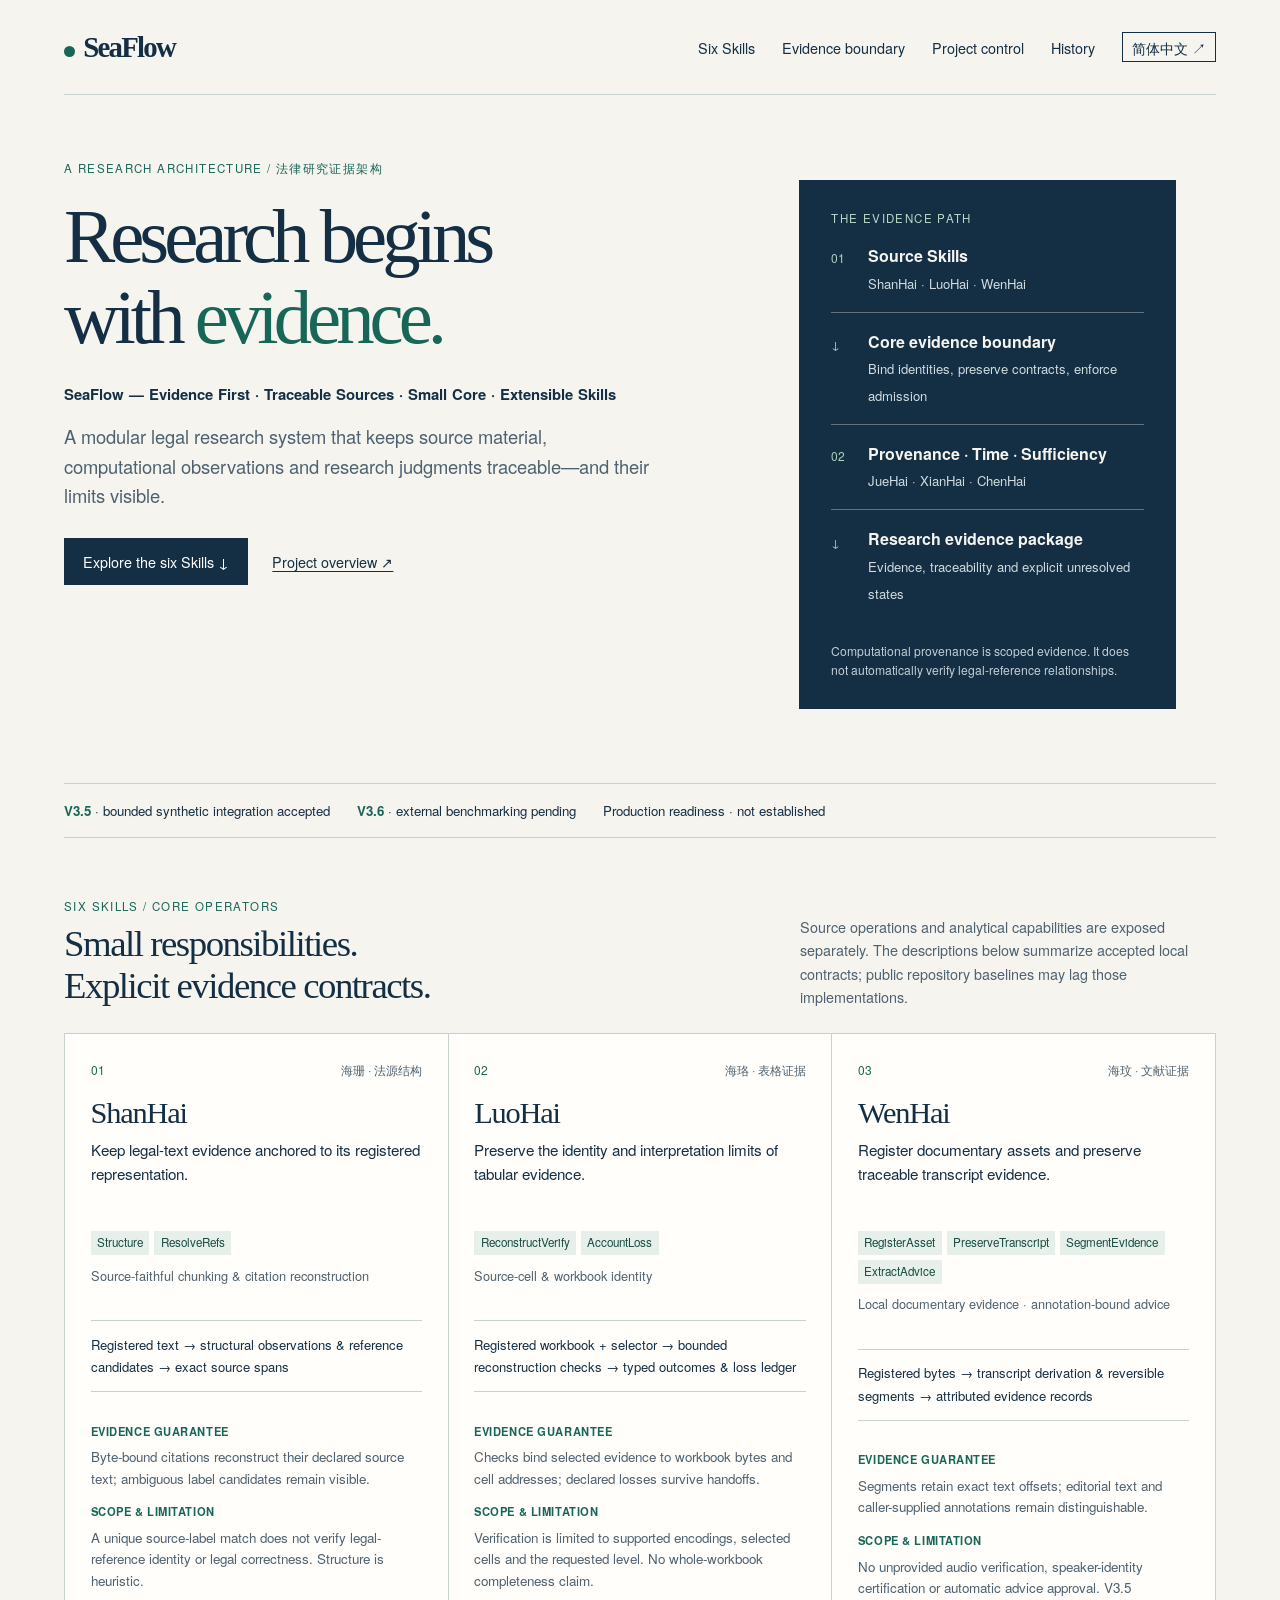
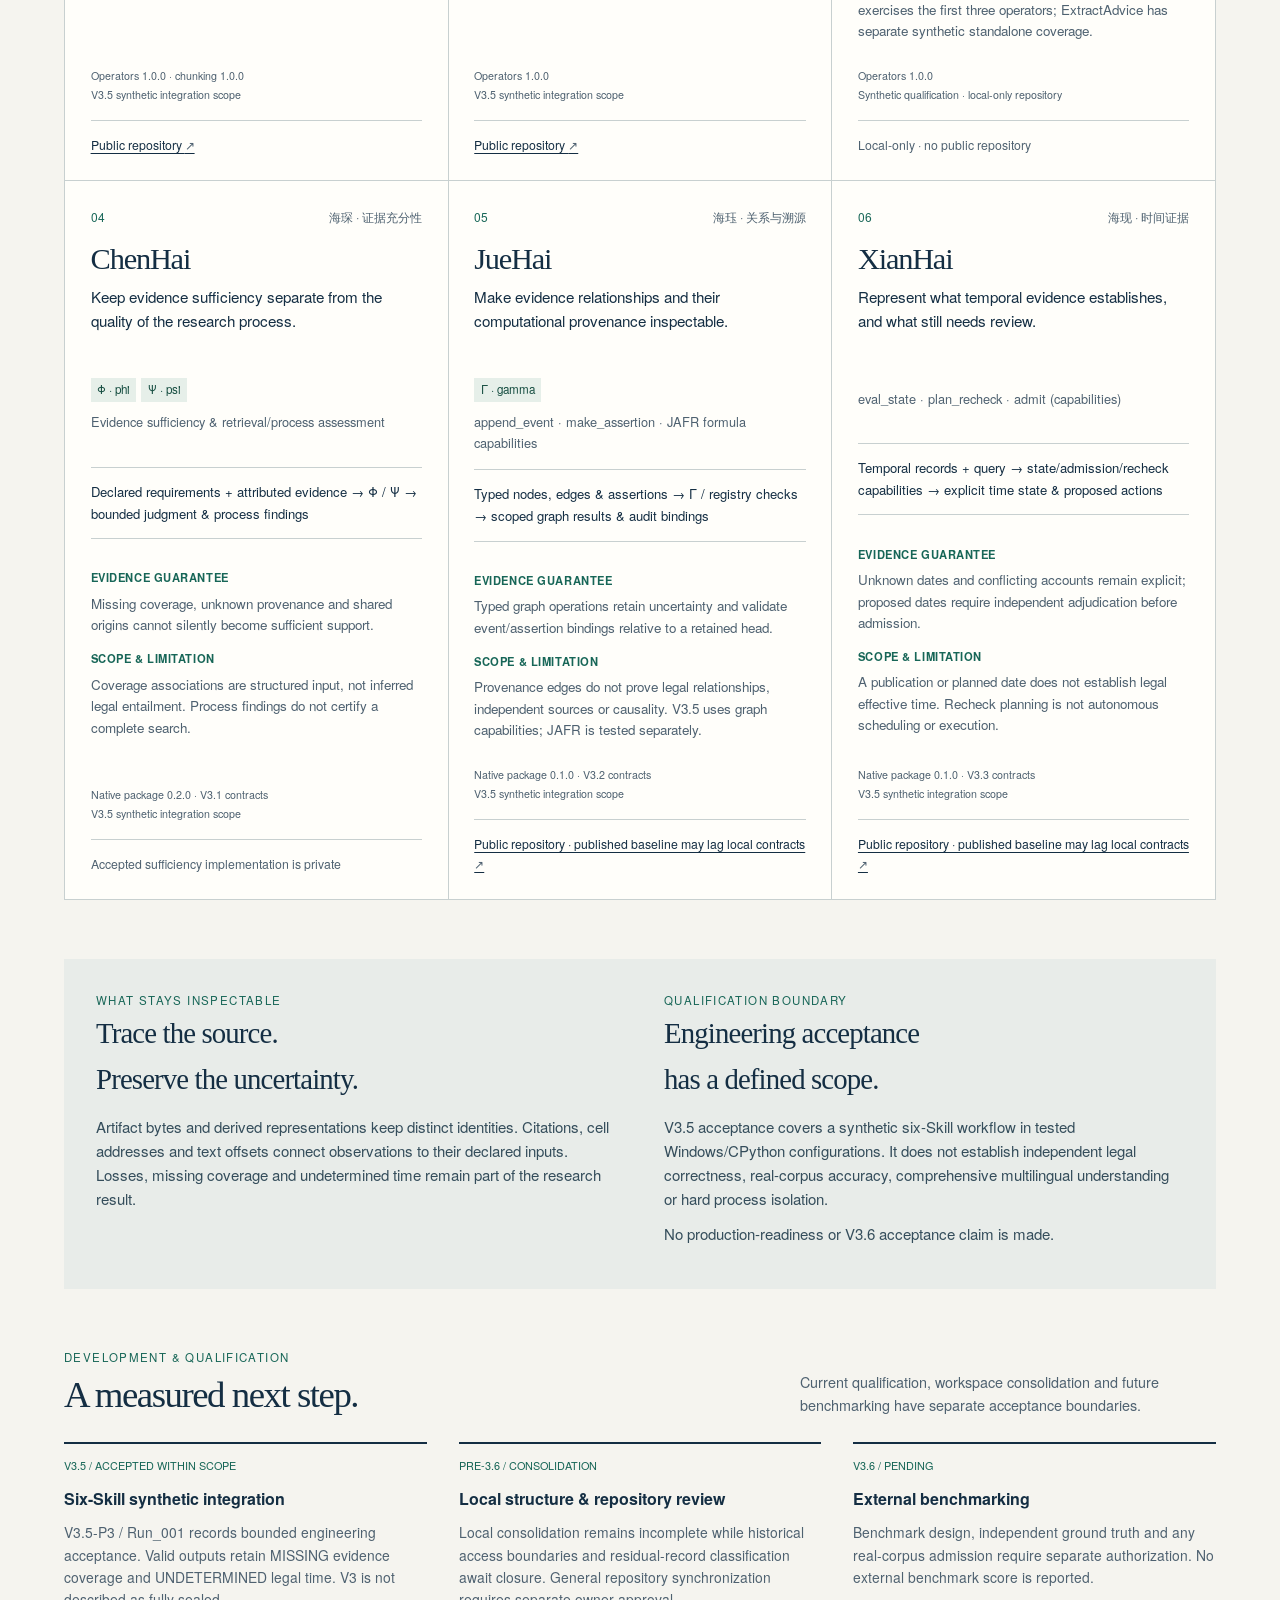
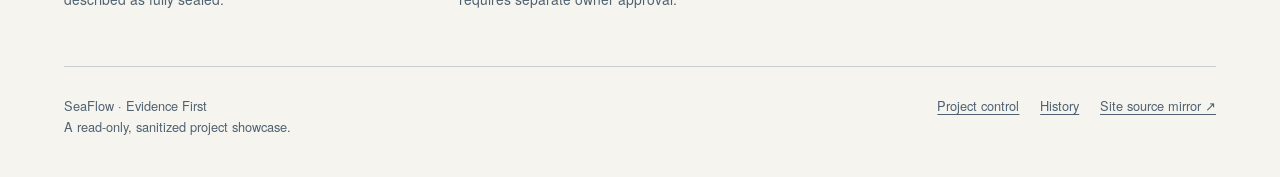
==== en.html @ 1bc0550a "site: publish Chinese and English overview with Times/Swiss typography" ====
<!doctype html>
<html lang="en">
<head>
<meta charset="utf-8">
<meta name="viewport" content="width=device-width,initial-scale=1">
<meta name="description" content="SeaFlow: an evidence-first research architecture with six traceable Skills and a small evidence boundary.">
<meta http-equiv="Content-Security-Policy" content="default-src 'none'; style-src 'self' 'unsafe-inline'; font-src data:; base-uri 'none'; form-action 'none'; frame-ancestors 'none'">
<link rel="alternate" hreflang="zh-CN" href="index.html">
<link rel="alternate" hreflang="en" href="en.html">
<title>SeaFlow — Evidence First</title>
<style>
:root{color-scheme:light;--paper:#f5f4ef;--white:#fffefa;--ink:#142e43;--muted:#4e6170;--line:#c8d0d0;--accent:#176657;--soft:#e6efe9;--mono:Consolas,"Courier New",monospace}*{box-sizing:border-box}html{scroll-behavior:smooth;scroll-padding-top:2rem}body{margin:0;background:var(--paper);color:var(--ink);font-family:Calibri,"Segoe UI","Microsoft YaHei",sans-serif;font-size:1.05rem;line-height:1.6}a{color:inherit;text-underline-offset:.24em}a:hover{color:var(--accent)}a:focus-visible{outline:3px solid #b06b19;outline-offset:5px}.skip{position:absolute;left:1rem;top:-5rem;z-index:9;background:var(--white);padding:.6rem 1rem}.skip:focus{top:1rem}.wrap{max-width:1320px;margin:auto;padding:0 clamp(1.2rem,5vw,5rem)}.masthead{display:flex;align-items:center;justify-content:space-between;padding-block:1.5rem;border-bottom:1px solid var(--line);gap:1rem}.brand{font-family:Georgia,serif;font-size:1.8rem;letter-spacing:-.06em;font-weight:bold;text-decoration:none}.brand span{display:inline-block;width:.7rem;height:.7rem;background:var(--accent);border-radius:50%;margin-right:.5rem}.masthead nav{display:flex;gap:1.7rem;flex-wrap:wrap;font-size:.9rem}.masthead nav a{text-decoration:none}.eyebrow{font: .72rem/1.6 var(--mono);letter-spacing:.12em;text-transform:uppercase;color:var(--accent)}.hero{padding-block:4rem 3.6rem;display:grid;grid-template-columns:1.4fr 1fr;gap:3.5rem;align-items:start}h1{font-family:Georgia,"Palatino Linotype",serif;font-size:clamp(3rem,6vw,5.3rem);font-weight:400;letter-spacing:-.065em;line-height:1.06;margin:1.15rem 0 1.5rem}h1 em{color:var(--accent);font-style:normal}.principles{font-size:.93rem;font-weight:bold;word-spacing:.07em;margin-bottom:1rem}.intro{color:var(--muted);max-width:37rem;margin:0;font-size:1.15rem}.hero-actions{display:flex;flex-wrap:wrap;align-items:center;gap:1.5rem;margin-top:1.7rem}.button{background:var(--ink);color:#fff;padding:.75rem 1.2rem;text-decoration:none;font-size:.9rem}.button:hover{background:var(--accent);color:#fff}.quiet-link{font-size:.9rem}.architecture{background:var(--ink);color:#f5f4ef;padding:1.8rem 2rem;margin-top:1.3rem}.architecture .eyebrow{color:#bbd9cb}.flow-step{padding:1rem 0;border-bottom:1px solid #62727c;display:grid;grid-template-columns:1.5rem 1fr;gap:.8rem}.flow-step:last-of-type{border:0}.flow-step b{display:block;font-size:1rem;font-weight:600}.flow-step small{font-size:.82rem;color:#d0dce1}.flow-step .step-no{font: .75rem var(--mono);padding-top:.4rem;color:#add3c2}.architecture figcaption{font-size:.76rem;color:#c4d0d7;margin-top:1.2rem}.qualification{display:flex;flex-wrap:wrap;gap:.65rem 1.7rem;border-block:1px solid var(--line);padding:1rem 0;font-size:.83rem}.qualification strong{color:var(--accent)}.section-head{display:flex;justify-content:space-between;align-items:end;gap:2rem;margin:3.7rem 0 1.6rem}.section-head h2{font-family:Georgia,serif;font-size:2.3rem;letter-spacing:-.04em;font-weight:400;line-height:1.15;margin:.45rem 0 0}.section-head p{font-size:.9rem;color:var(--muted);max-width:26rem;margin:0}.skill-grid{display:grid;grid-template-columns:repeat(3,minmax(0,1fr));border-top:1px solid var(--line);border-left:1px solid var(--line)}.skill{min-width:0;background:var(--white);padding:1.6rem;border-bottom:1px solid var(--line);border-right:1px solid var(--line);display:flex;flex-direction:column}.skill-top{display:flex;justify-content:space-between;gap:.6rem;align-items:center}.number{font:.75rem var(--mono);color:var(--accent)}.skill-zh{font-size:.77rem;color:var(--muted)}.skill h3{font-family:Georgia,serif;font-size:1.9rem;letter-spacing:-.04em;font-weight:400;line-height:1.15;margin:1rem 0 .5rem}.role{font-size:.95rem;margin:0 0 1.1rem;min-height:4.7rem;line-height:1.55}.operators{display:flex;gap:.3rem;flex-wrap:wrap}.operator{background:var(--soft);color:#154d40;font:.73rem/1.5 var(--mono);padding:.2rem .4rem}.capabilities{font-size:.8rem;color:var(--muted);margin:.65rem 0 1rem;min-height:2.4rem}.flow{font-size:.82rem;margin:0;padding:.8rem 0;border-block:1px solid var(--line);line-height:1.7}dl{font-size:.84rem;margin:1rem 0 1.5rem}dt{font-size:.7rem;font-weight:bold;text-transform:uppercase;letter-spacing:.05em;margin-top:.9rem;color:var(--accent)}dd{margin:.35rem 0 0;color:var(--muted)}.version{font: .67rem/1.8 var(--mono);color:var(--muted);margin-top:auto}.repo-link{font-size:.77rem;border-top:1px solid var(--line);margin-top:1rem;padding-top:.85rem}.repo-link span{color:var(--muted)}.boundary{display:grid;grid-template-columns:1fr 1fr;gap:3rem;margin-block:3.7rem;background:#e8ece9;padding:2rem}.boundary h2{font-family:Georgia,serif;font-size:1.8rem;font-weight:400;letter-spacing:-.03em;margin:0 0 .8rem}.boundary p{font-size:.94rem;margin:.7rem 0;color:#344d5b}.status-grid{display:grid;grid-template-columns:repeat(3,1fr);gap:2rem;margin-bottom:3.5rem}.status-item{border-top:2px solid var(--ink);padding-top:.9rem}.status-item h3{font-size:1rem;margin:0 0 .6rem}.status-item p{font-size:.87rem;color:var(--muted);margin:0}.status-tag{display:block;font:.68rem var(--mono);color:var(--accent);margin-bottom:.8rem}footer{border-top:1px solid var(--line);padding:1.8rem 0 2.5rem;display:flex;justify-content:space-between;gap:1.5rem;flex-wrap:wrap;font-size:.8rem;color:var(--muted)}footer p{margin:0}footer nav{display:flex;gap:1.3rem;flex-wrap:wrap}@media(max-width:1100px){.skill-grid{grid-template-columns:repeat(2,minmax(0,1fr))}.hero{gap:1.5rem}.architecture{padding:1.5rem}.role{min-height:3rem}}@media(max-width:720px){.masthead{align-items:start}.masthead nav{gap:.55rem 1rem;max-width:15rem;justify-content:flex-end;font-size:.8rem}.hero{grid-template-columns:1fr;padding-block:2.5rem 2rem;gap:1rem}.hero h1{font-size:3.55rem}.architecture{margin:.5rem 0 0}.section-head{display:block;margin-top:2.8rem}.section-head p{margin-top:1rem}.skill-grid{grid-template-columns:1fr}.skill{padding:1.5rem}.role,.capabilities{min-height:0}.boundary{grid-template-columns:1fr;gap:1.2rem;padding:1.5rem;margin-block:2.5rem}.status-grid{grid-template-columns:1fr;gap:1.5rem}.qualification{gap:.6rem 1.2rem;font-size:.78rem}}@media(prefers-reduced-motion:reduce){html{scroll-behavior:auto}}@media print{.skill-grid{grid-template-columns:repeat(2,minmax(0,1fr))}.skill{break-inside:avoid}}
.brand{white-space:nowrap;flex-shrink:0}@media(max-width:720px){.masthead nav{max-width:13rem}}
</style>
<link rel="stylesheet" href="fonts.css">
</head>
<body>
<a class="skip" href="#main">Skip to content</a>
<div class="wrap">
<header class="masthead"><a class="brand" href="en.html" aria-label="SeaFlow home"><span aria-hidden="true"></span>SeaFlow</a><nav aria-label="Main navigation"><a href="#skills">Six Skills</a><a href="#boundaries">Evidence boundary</a><a href="project-control.html">Project control</a><a href="history.html">History</a><a class="lang-switch" href="index.html" lang="zh-CN" hreflang="zh-CN">简体中文 ↗</a></nav></header>
<main id="main">
<section class="hero" aria-labelledby="title"><div><div class="eyebrow">A research architecture / 法律研究证据架构</div><h1 id="title">Research begins<br>with <em>evidence.</em></h1><p class="principles">SeaFlow — Evidence First · Traceable Sources · Small Core · Extensible Skills</p><p class="intro">A modular legal research system that keeps source material, computational observations and research judgments traceable—and their limits visible.</p><div class="hero-actions"><a class="button" href="#skills">Explore the six Skills <span aria-hidden="true">↓</span></a><a class="quiet-link" href="https://github.com/HuDeyi-66/SeaFlow">Project overview ↗</a></div></div><figure class="architecture" aria-label="Source Skills to Core evidence boundary to provenance, time and sufficiency to research evidence package"><div class="eyebrow">The evidence path</div><div class="flow-step"><span class="step-no">01</span><div><b>Source Skills</b><small>ShanHai · LuoHai · WenHai</small></div></div><div class="flow-step"><span class="step-no">↓</span><div><b>Core evidence boundary</b><small>Bind identities, preserve contracts, enforce admission</small></div></div><div class="flow-step"><span class="step-no">02</span><div><b>Provenance · Time · Sufficiency</b><small>JueHai · XianHai · ChenHai</small></div></div><div class="flow-step"><span class="step-no">↓</span><div><b>Research evidence package</b><small>Evidence, traceability and explicit unresolved states</small></div></div><figcaption>Computational provenance is scoped evidence. It does not automatically verify legal-reference relationships.</figcaption></figure></section>
<div class="qualification" aria-label="Qualification summary"><span><strong>V3.5</strong> · bounded synthetic integration accepted</span><span><strong>V3.6</strong> · external benchmarking pending</span><span>Production readiness · not established</span></div>
<section id="skills" aria-labelledby="skills-title"><div class="section-head"><div><div class="eyebrow">Six Skills / Core operators</div><h2 id="skills-title">Small responsibilities.<br>Explicit evidence contracts.</h2></div><p>Source operations and analytical capabilities are exposed separately. The descriptions below summarize accepted local contracts; public repository baselines may lag those implementations.</p></div><div class="skill-grid"><article class="skill" id="shanhai"><div class="skill-top"><span class="number">01</span><span class="skill-zh" lang="zh-CN">海珊 · 法源结构</span></div><h3 lang="en">ShanHai</h3><p class="role">Keep legal-text evidence anchored to its registered representation.</p><div class="operators" aria-label="Exposed operators"><span class="operator" lang="en">Structure</span><span class="operator" lang="en">ResolveRefs</span></div><p class="capabilities">Source-faithful chunking &amp; citation reconstruction</p><p class="flow">Registered text → structural observations &amp; reference candidates → exact source spans</p><dl><dt>Evidence guarantee</dt><dd>Byte-bound citations reconstruct their declared source text; ambiguous label candidates remain visible.</dd><dt>Scope & limitation</dt><dd>A unique source-label match does not verify legal-reference identity or legal correctness. Structure is heuristic.</dd></dl><div class="version">Operators 1.0.0 · chunking 1.0.0<br>V3.5 synthetic integration scope</div><div class="repo-link"><a href="https://github.com/HuDeyi-66/Shan_Hai_Code_Skill">Public repository <span aria-hidden="true">↗</span></a></div></article>
<article class="skill" id="luohai"><div class="skill-top"><span class="number">02</span><span class="skill-zh" lang="zh-CN">海珞 · 表格证据</span></div><h3 lang="en">LuoHai</h3><p class="role">Preserve the identity and interpretation limits of tabular evidence.</p><div class="operators" aria-label="Exposed operators"><span class="operator" lang="en">ReconstructVerify</span><span class="operator" lang="en">AccountLoss</span></div><p class="capabilities">Source-cell &amp; workbook identity</p><p class="flow">Registered workbook + selector → bounded reconstruction checks → typed outcomes &amp; loss ledger</p><dl><dt>Evidence guarantee</dt><dd>Checks bind selected evidence to workbook bytes and cell addresses; declared losses survive handoffs.</dd><dt>Scope & limitation</dt><dd>Verification is limited to supported encodings, selected cells and the requested level. No whole-workbook completeness claim.</dd></dl><div class="version">Operators 1.0.0<br>V3.5 synthetic integration scope</div><div class="repo-link"><a href="https://github.com/HuDeyi-66/Luo_Hai_Tables_Skill">Public repository <span aria-hidden="true">↗</span></a></div></article>
<article class="skill" id="wenhai"><div class="skill-top"><span class="number">03</span><span class="skill-zh" lang="zh-CN">海玟 · 文献证据</span></div><h3 lang="en">WenHai</h3><p class="role">Register documentary assets and preserve traceable transcript evidence.</p><div class="operators" aria-label="Exposed operators"><span class="operator" lang="en">RegisterAsset</span><span class="operator" lang="en">PreserveTranscript</span><span class="operator" lang="en">SegmentEvidence</span><span class="operator" lang="en">ExtractAdvice</span></div><p class="capabilities">Local documentary evidence · annotation-bound advice</p><p class="flow">Registered bytes → transcript derivation &amp; reversible segments → attributed evidence records</p><dl><dt>Evidence guarantee</dt><dd>Segments retain exact text offsets; editorial text and caller-supplied annotations remain distinguishable.</dd><dt>Scope & limitation</dt><dd>No unprovided audio verification, speaker-identity certification or automatic advice approval. V3.5 exercises the first three operators; ExtractAdvice has separate synthetic standalone coverage.</dd></dl><div class="version">Operators 1.0.0<br>Synthetic qualification · local-only repository</div><div class="repo-link"><span>Local-only · no public repository</span></div></article>
<article class="skill" id="chenhai"><div class="skill-top"><span class="number">04</span><span class="skill-zh" lang="zh-CN">海琛 · 证据充分性</span></div><h3 lang="en">ChenHai</h3><p class="role">Keep evidence sufficiency separate from the quality of the research process.</p><div class="operators" aria-label="Exposed operators"><span class="operator" lang="en">Φ · phi</span><span class="operator" lang="en">Ψ · psi</span></div><p class="capabilities">Evidence sufficiency &amp; retrieval/process assessment</p><p class="flow">Declared requirements + attributed evidence → Φ / Ψ → bounded judgment &amp; process findings</p><dl><dt>Evidence guarantee</dt><dd>Missing coverage, unknown provenance and shared origins cannot silently become sufficient support.</dd><dt>Scope & limitation</dt><dd>Coverage associations are structured input, not inferred legal entailment. Process findings do not certify a complete search.</dd></dl><div class="version">Native package 0.2.0 · V3.1 contracts<br>V3.5 synthetic integration scope</div><div class="repo-link"><span>Accepted sufficiency implementation is private</span></div></article>
<article class="skill" id="juehai"><div class="skill-top"><span class="number">05</span><span class="skill-zh" lang="zh-CN">海珏 · 关系与溯源</span></div><h3 lang="en">JueHai</h3><p class="role">Make evidence relationships and their computational provenance inspectable.</p><div class="operators" aria-label="Exposed operators"><span class="operator" lang="en">Γ · gamma</span></div><p class="capabilities">append_event · make_assertion · JAFR formula capabilities</p><p class="flow">Typed nodes, edges &amp; assertions → Γ / registry checks → scoped graph results &amp; audit bindings</p><dl><dt>Evidence guarantee</dt><dd>Typed graph operations retain uncertainty and validate event/assertion bindings relative to a retained head.</dd><dt>Scope & limitation</dt><dd>Provenance edges do not prove legal relationships, independent sources or causality. V3.5 uses graph capabilities; JAFR is tested separately.</dd></dl><div class="version">Native package 0.1.0 · V3.2 contracts<br>V3.5 synthetic integration scope</div><div class="repo-link"><a href="https://github.com/HuDeyi-66/Jue_Hai_Graph_Skill">Public repository · published baseline may lag local contracts <span aria-hidden="true">↗</span></a></div></article>
<article class="skill" id="xianhai"><div class="skill-top"><span class="number">06</span><span class="skill-zh" lang="zh-CN">海现 · 时间证据</span></div><h3 lang="en">XianHai</h3><p class="role">Represent what temporal evidence establishes, and what still needs review.</p><div class="operators" aria-label="Exposed operators"></div><p class="capabilities">eval_state · plan_recheck · admit (capabilities)</p><p class="flow">Temporal records + query → state/admission/recheck capabilities → explicit time state &amp; proposed actions</p><dl><dt>Evidence guarantee</dt><dd>Unknown dates and conflicting accounts remain explicit; proposed dates require independent adjudication before admission.</dd><dt>Scope & limitation</dt><dd>A publication or planned date does not establish legal effective time. Recheck planning is not autonomous scheduling or execution.</dd></dl><div class="version">Native package 0.1.0 · V3.3 contracts<br>V3.5 synthetic integration scope</div><div class="repo-link"><a href="https://github.com/HuDeyi-66/Xian_Hai_Time_Skill">Public repository · published baseline may lag local contracts <span aria-hidden="true">↗</span></a></div></article></div></section>
<section class="boundary" id="boundaries" aria-label="Evidence guarantees and limitations"><div><div class="eyebrow">What stays inspectable</div><h2>Trace the source.<br>Preserve the uncertainty.</h2><p>Artifact bytes and derived representations keep distinct identities. Citations, cell addresses and text offsets connect observations to their declared inputs. Losses, missing coverage and undetermined time remain part of the research result.</p></div><div><div class="eyebrow">Qualification boundary</div><h2>Engineering acceptance<br>has a defined scope.</h2><p>V3.5 acceptance covers a synthetic six-Skill workflow in tested Windows/CPython configurations. It does not establish independent legal correctness, real-corpus accuracy, comprehensive multilingual understanding or hard process isolation.</p><p>No production-readiness or V3.6 acceptance claim is made.</p></div></section>
<section id="status" aria-labelledby="status-title"><div class="section-head"><div><div class="eyebrow">Development &amp; qualification</div><h2 id="status-title">A measured next step.</h2></div><p>Current qualification, workspace consolidation and future benchmarking have separate acceptance boundaries.</p></div><div class="status-grid"><article class="status-item"><span class="status-tag">V3.5 / ACCEPTED WITHIN SCOPE</span><h3>Six-Skill synthetic integration</h3><p>V3.5-P3 / Run_001 records bounded engineering acceptance. Valid outputs retain MISSING evidence coverage and UNDETERMINED legal time. V3 is not described as fully sealed.</p></article><article class="status-item"><span class="status-tag">PRE-3.6 / CONSOLIDATION</span><h3>Local structure &amp; repository review</h3><p>Local consolidation remains incomplete while historical access boundaries and residual-record classification await closure. General repository synchronization requires separate owner approval.</p></article><article class="status-item"><span class="status-tag">V3.6 / PENDING</span><h3>External benchmarking</h3><p>Benchmark design, independent ground truth and any real-corpus admission require separate authorization. No external benchmark score is reported.</p></article></div></section>
</main>
<footer><p>SeaFlow · Evidence First<br>A read-only, sanitized project showcase.</p><nav aria-label="Footer navigation"><a href="project-control.html">Project control</a><a href="history.html">History</a><a href="https://github.com/HuDeyi-66/seaflow-library-project-control">Site source mirror ↗</a></nav></footer>
</div>
</body>
</html>
---- fonts.css ----
/* Embedded font: SeaFlow Swiss Text, renamed subset of TeX Gyre Heros 2.004.
Upstream: https://ctan.org/pkg/tex-gyre-heros
GUST Font License:
% This is version 1.0, dated 22 June 2009, of the GUST Font License.
% (GUST is the Polish TeX Users Group, http://www.gust.org.pl)
%
% For the most recent version of this license see
% http://www.gust.org.pl/fonts/licenses/GUST-FONT-LICENSE.txt
% or
% http://tug.org/fonts/licenses/GUST-FONT-LICENSE.txt
%
% This work may be distributed and/or modified under the conditions
% of the LaTeX Project Public License, either version 1.3c of this
% license or (at your option) any later version.
%
% Please also observe the following clause:
% 1) it is requested, but not legally required, that derived works be
%    distributed only after changing the names of the fonts comprising this
%    work and given in an accompanying "manifest", and that the
%    files comprising the Work, as listed in the manifest, also be given
%    new names. Any exceptions to this request are also given in the
%    manifest.
%
%    We recommend the manifest be given in a separate file named
%    MANIFEST-<fontid>.txt, where <fontid> is some unique identification
%    of the font family. If a separate "readme" file accompanies the Work,
%    we recommend a name of the form README-<fontid>.txt.
%
% The latest version of the LaTeX Project Public License is in
% http://www.latex-project.org/lppl.txt and version 1.3c or later
% is part of all distributions of LaTeX version 2006/05/20 or later.

*/
/* Copyright 2006, 2009 for TeX Gyre extensions by B. Jackowski and J.M. Nowacki (on behalf of TeX users groups). This work is released under the GUST Font License --  see http://tug.org/fonts/licenses/GUST-FONT-LICENSE.txt for details. */
@font-face{font-family:"SeaFlow Swiss Text";font-style:normal;font-weight:400;font-display:swap;src:local("Helvetica"),local("HelveticaNeue"),url([data-uri]) format("woff");unicode-range:U+0020-024F,U+0370-03FF,U+2000-206F,U+2190-2197,U+2212}
/* Copyright 2006, 2009 for TeX Gyre extensions by B. Jackowski and J.M. Nowacki (on behalf of TeX users groups). This work is released under the GUST Font License --  see http://tug.org/fonts/licenses/GUST-FONT-LICENSE.txt for details. */
@font-face{font-family:"SeaFlow Swiss Text";font-style:normal;font-weight:700;font-display:swap;src:local("Helvetica-Bold"),local("HelveticaNeue-Bold"),url([data-uri]) format("woff");unicode-range:U+0020-024F,U+0370-03FF,U+2000-206F,U+2190-2197,U+2212}

:root{--sans:"SeaFlow Swiss Text","PingFang SC","Microsoft YaHei",Helvetica,"Helvetica Neue",Univers,sans-serif;--serif:"Times New Roman",Times,"Noto Serif CJK SC","Songti SC",SimSun,serif;--mono:var(--sans)}
body{font-family:var(--sans)}
.brand,h1,.section-head h2,.skill h3,.boundary h2{font-family:var(--serif)}
.operator,.number,.eyebrow,.version,.status-tag,.flow-step .step-no{font-family:var(--sans)}
.lang-switch{border:1px solid currentColor;padding:.16rem .55rem;white-space:nowrap}
html:lang(zh-CN) h1{letter-spacing:0;font-size:clamp(3.1rem,5.7vw,5rem);line-height:1.25}
html:lang(zh-CN) .section-head h2,html:lang(zh-CN) .boundary h2{letter-spacing:0;line-height:1.4}
html:lang(zh-CN) .intro,html:lang(zh-CN) dd{line-height:1.85}
.masthead nav{align-items:center}
@media(max-width:720px){.masthead{gap:.7rem}.masthead nav{max-width:13rem;gap:.5rem .75rem}html:lang(zh-CN) h1{font-size:3.5rem}}
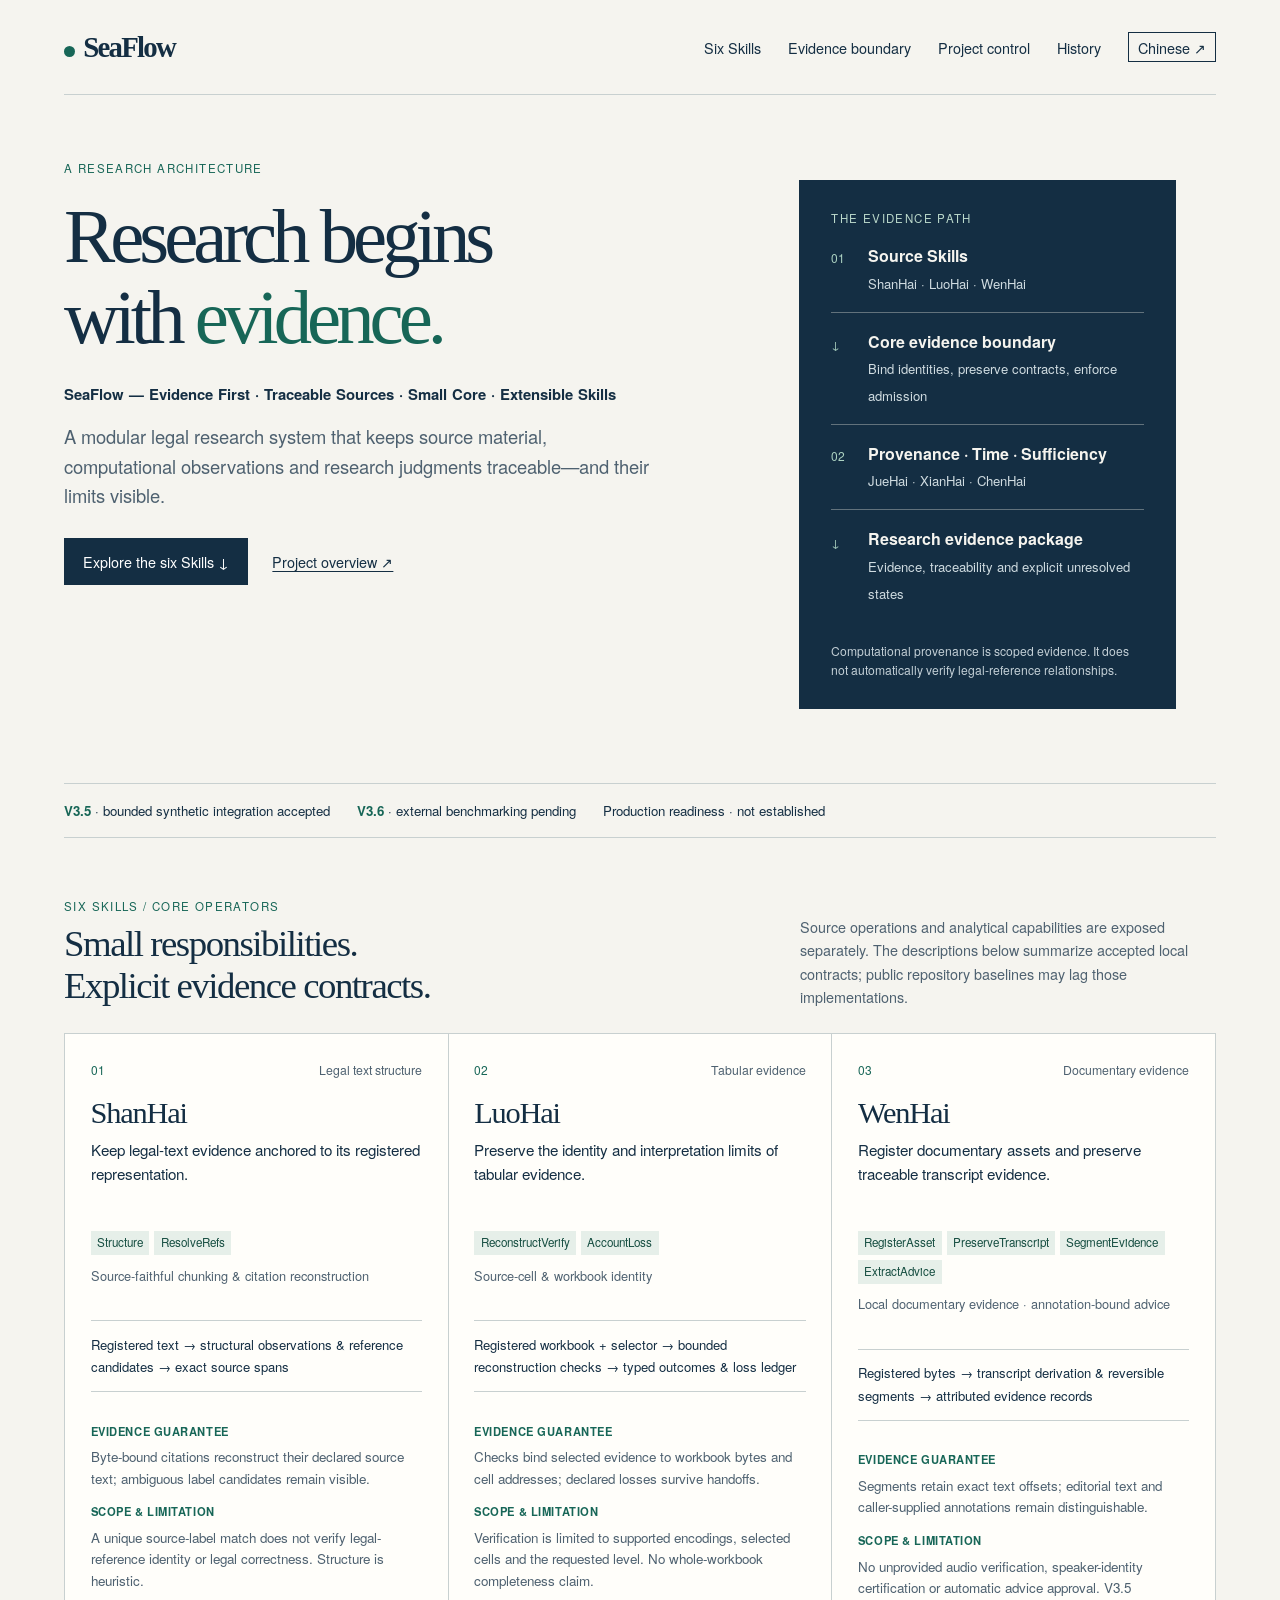
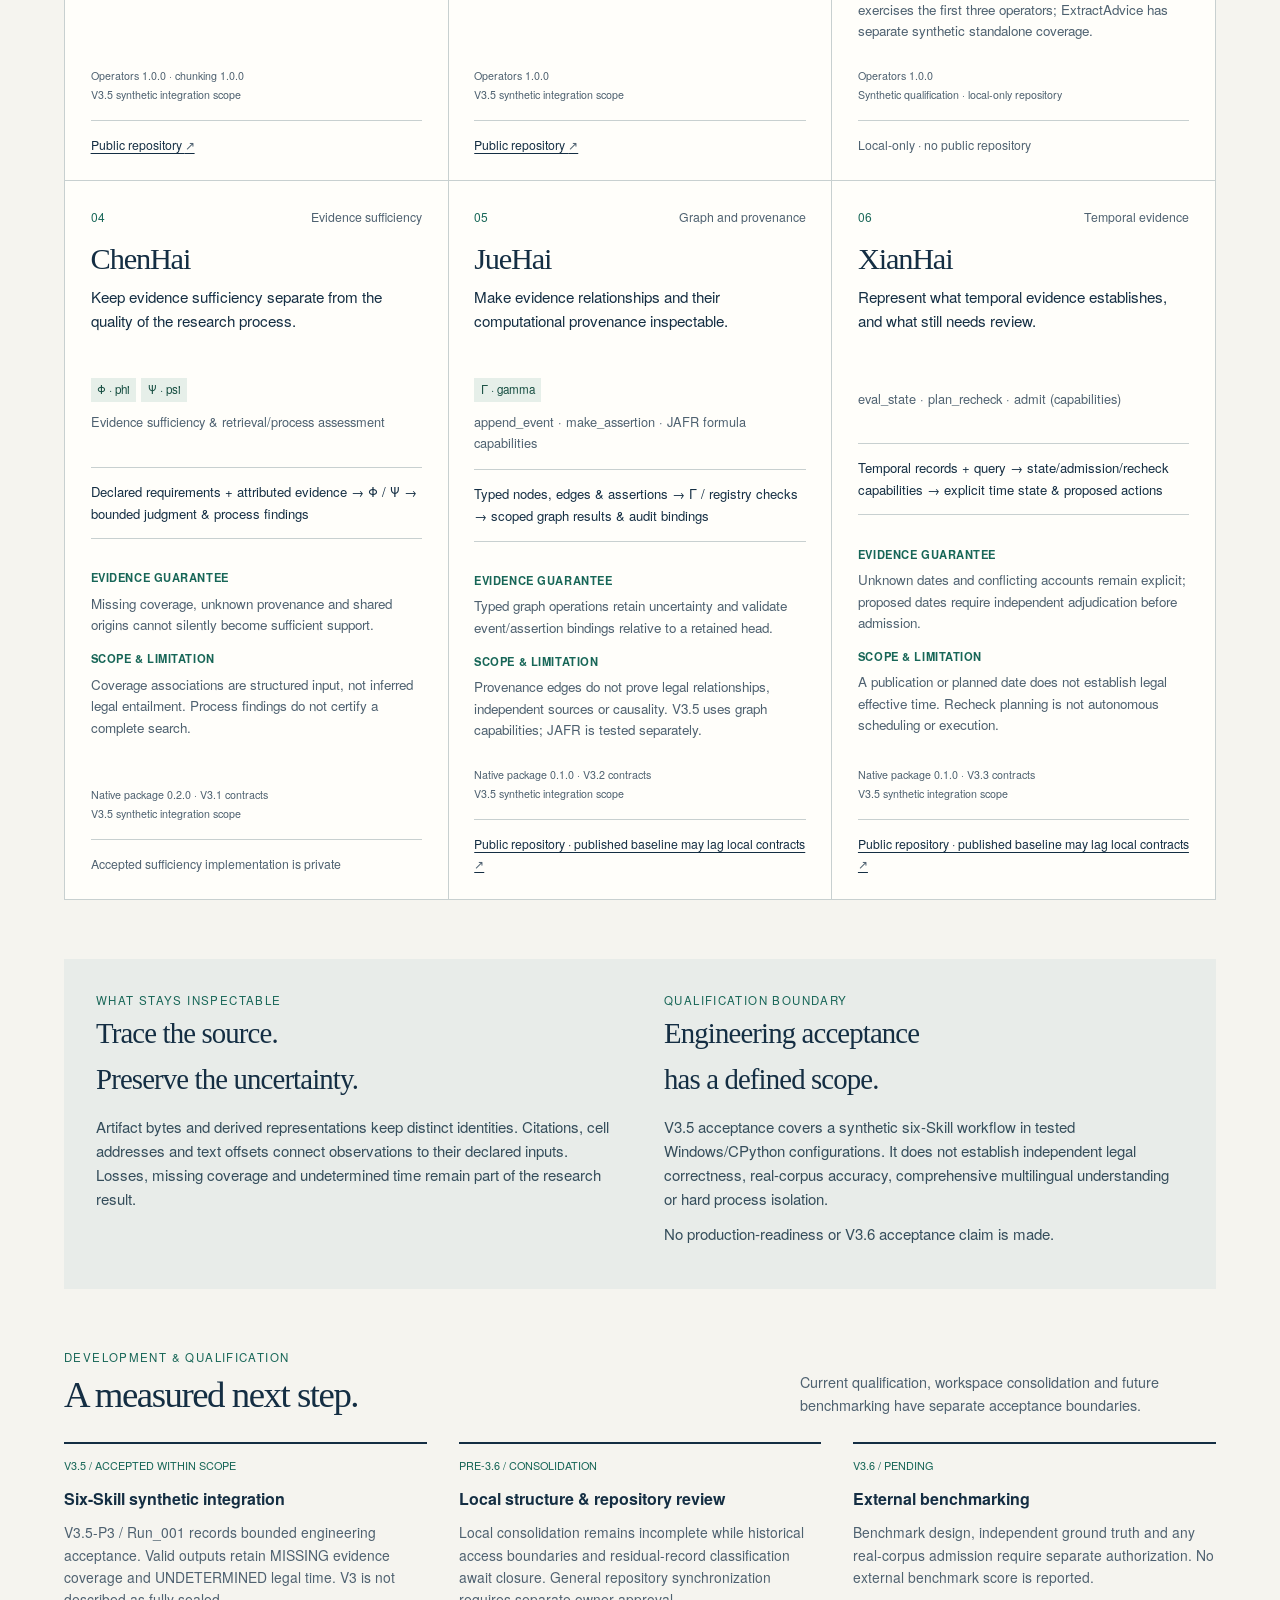
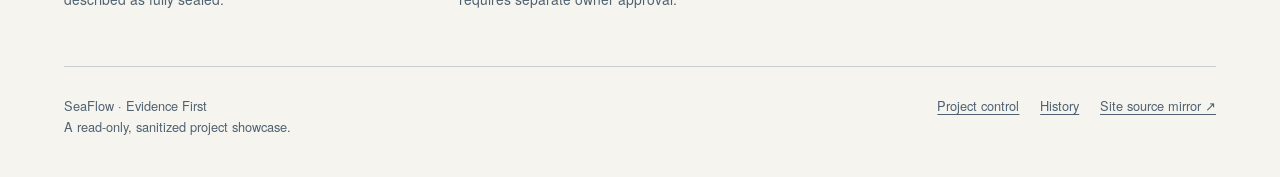
==== commit 40d465fe: "site: publish consistent Chinese and English interfaces" ====
--- a/en.html
+++ b/en.html
@@ -17,20 +17,20 @@
 <body>
 <a class="skip" href="#main">Skip to content</a>
 <div class="wrap">
-<header class="masthead"><a class="brand" href="en.html" aria-label="SeaFlow home"><span aria-hidden="true"></span>SeaFlow</a><nav aria-label="Main navigation"><a href="#skills">Six Skills</a><a href="#boundaries">Evidence boundary</a><a href="project-control.html">Project control</a><a href="history.html">History</a><a class="lang-switch" href="index.html" lang="zh-CN" hreflang="zh-CN">简体中文 ↗</a></nav></header>
+<header class="masthead"><a class="brand" href="en.html" aria-label="SeaFlow home"><span aria-hidden="true"></span>SeaFlow</a><nav aria-label="Main navigation"><a href="#skills">Six Skills</a><a href="#boundaries">Evidence boundary</a><a href="project-control.en.html">Project control</a><a href="history.en.html">History</a><a class="lang-switch" href="index.html" lang="en" hreflang="zh-CN">Chinese ↗</a></nav></header>
 <main id="main">
-<section class="hero" aria-labelledby="title"><div><div class="eyebrow">A research architecture / 法律研究证据架构</div><h1 id="title">Research begins<br>with <em>evidence.</em></h1><p class="principles">SeaFlow — Evidence First · Traceable Sources · Small Core · Extensible Skills</p><p class="intro">A modular legal research system that keeps source material, computational observations and research judgments traceable—and their limits visible.</p><div class="hero-actions"><a class="button" href="#skills">Explore the six Skills <span aria-hidden="true">↓</span></a><a class="quiet-link" href="https://github.com/HuDeyi-66/SeaFlow">Project overview ↗</a></div></div><figure class="architecture" aria-label="Source Skills to Core evidence boundary to provenance, time and sufficiency to research evidence package"><div class="eyebrow">The evidence path</div><div class="flow-step"><span class="step-no">01</span><div><b>Source Skills</b><small>ShanHai · LuoHai · WenHai</small></div></div><div class="flow-step"><span class="step-no">↓</span><div><b>Core evidence boundary</b><small>Bind identities, preserve contracts, enforce admission</small></div></div><div class="flow-step"><span class="step-no">02</span><div><b>Provenance · Time · Sufficiency</b><small>JueHai · XianHai · ChenHai</small></div></div><div class="flow-step"><span class="step-no">↓</span><div><b>Research evidence package</b><small>Evidence, traceability and explicit unresolved states</small></div></div><figcaption>Computational provenance is scoped evidence. It does not automatically verify legal-reference relationships.</figcaption></figure></section>
+<section class="hero" aria-labelledby="title"><div><div class="eyebrow">A research architecture</div><h1 id="title">Research begins<br>with <em>evidence.</em></h1><p class="principles">SeaFlow — Evidence First · Traceable Sources · Small Core · Extensible Skills</p><p class="intro">A modular legal research system that keeps source material, computational observations and research judgments traceable—and their limits visible.</p><div class="hero-actions"><a class="button" href="#skills">Explore the six Skills <span aria-hidden="true">↓</span></a><a class="quiet-link" href="https://github.com/HuDeyi-66/SeaFlow">Project overview ↗</a></div></div><figure class="architecture" aria-label="Source Skills to Core evidence boundary to provenance, time and sufficiency to research evidence package"><div class="eyebrow">The evidence path</div><div class="flow-step"><span class="step-no">01</span><div><b>Source Skills</b><small>ShanHai · LuoHai · WenHai</small></div></div><div class="flow-step"><span class="step-no">↓</span><div><b>Core evidence boundary</b><small>Bind identities, preserve contracts, enforce admission</small></div></div><div class="flow-step"><span class="step-no">02</span><div><b>Provenance · Time · Sufficiency</b><small>JueHai · XianHai · ChenHai</small></div></div><div class="flow-step"><span class="step-no">↓</span><div><b>Research evidence package</b><small>Evidence, traceability and explicit unresolved states</small></div></div><figcaption>Computational provenance is scoped evidence. It does not automatically verify legal-reference relationships.</figcaption></figure></section>
 <div class="qualification" aria-label="Qualification summary"><span><strong>V3.5</strong> · bounded synthetic integration accepted</span><span><strong>V3.6</strong> · external benchmarking pending</span><span>Production readiness · not established</span></div>
-<section id="skills" aria-labelledby="skills-title"><div class="section-head"><div><div class="eyebrow">Six Skills / Core operators</div><h2 id="skills-title">Small responsibilities.<br>Explicit evidence contracts.</h2></div><p>Source operations and analytical capabilities are exposed separately. The descriptions below summarize accepted local contracts; public repository baselines may lag those implementations.</p></div><div class="skill-grid"><article class="skill" id="shanhai"><div class="skill-top"><span class="number">01</span><span class="skill-zh" lang="zh-CN">海珊 · 法源结构</span></div><h3 lang="en">ShanHai</h3><p class="role">Keep legal-text evidence anchored to its registered representation.</p><div class="operators" aria-label="Exposed operators"><span class="operator" lang="en">Structure</span><span class="operator" lang="en">ResolveRefs</span></div><p class="capabilities">Source-faithful chunking &amp; citation reconstruction</p><p class="flow">Registered text → structural observations &amp; reference candidates → exact source spans</p><dl><dt>Evidence guarantee</dt><dd>Byte-bound citations reconstruct their declared source text; ambiguous label candidates remain visible.</dd><dt>Scope & limitation</dt><dd>A unique source-label match does not verify legal-reference identity or legal correctness. Structure is heuristic.</dd></dl><div class="version">Operators 1.0.0 · chunking 1.0.0<br>V3.5 synthetic integration scope</div><div class="repo-link"><a href="https://github.com/HuDeyi-66/Shan_Hai_Code_Skill">Public repository <span aria-hidden="true">↗</span></a></div></article>
-<article class="skill" id="luohai"><div class="skill-top"><span class="number">02</span><span class="skill-zh" lang="zh-CN">海珞 · 表格证据</span></div><h3 lang="en">LuoHai</h3><p class="role">Preserve the identity and interpretation limits of tabular evidence.</p><div class="operators" aria-label="Exposed operators"><span class="operator" lang="en">ReconstructVerify</span><span class="operator" lang="en">AccountLoss</span></div><p class="capabilities">Source-cell &amp; workbook identity</p><p class="flow">Registered workbook + selector → bounded reconstruction checks → typed outcomes &amp; loss ledger</p><dl><dt>Evidence guarantee</dt><dd>Checks bind selected evidence to workbook bytes and cell addresses; declared losses survive handoffs.</dd><dt>Scope & limitation</dt><dd>Verification is limited to supported encodings, selected cells and the requested level. No whole-workbook completeness claim.</dd></dl><div class="version">Operators 1.0.0<br>V3.5 synthetic integration scope</div><div class="repo-link"><a href="https://github.com/HuDeyi-66/Luo_Hai_Tables_Skill">Public repository <span aria-hidden="true">↗</span></a></div></article>
-<article class="skill" id="wenhai"><div class="skill-top"><span class="number">03</span><span class="skill-zh" lang="zh-CN">海玟 · 文献证据</span></div><h3 lang="en">WenHai</h3><p class="role">Register documentary assets and preserve traceable transcript evidence.</p><div class="operators" aria-label="Exposed operators"><span class="operator" lang="en">RegisterAsset</span><span class="operator" lang="en">PreserveTranscript</span><span class="operator" lang="en">SegmentEvidence</span><span class="operator" lang="en">ExtractAdvice</span></div><p class="capabilities">Local documentary evidence · annotation-bound advice</p><p class="flow">Registered bytes → transcript derivation &amp; reversible segments → attributed evidence records</p><dl><dt>Evidence guarantee</dt><dd>Segments retain exact text offsets; editorial text and caller-supplied annotations remain distinguishable.</dd><dt>Scope & limitation</dt><dd>No unprovided audio verification, speaker-identity certification or automatic advice approval. V3.5 exercises the first three operators; ExtractAdvice has separate synthetic standalone coverage.</dd></dl><div class="version">Operators 1.0.0<br>Synthetic qualification · local-only repository</div><div class="repo-link"><span>Local-only · no public repository</span></div></article>
-<article class="skill" id="chenhai"><div class="skill-top"><span class="number">04</span><span class="skill-zh" lang="zh-CN">海琛 · 证据充分性</span></div><h3 lang="en">ChenHai</h3><p class="role">Keep evidence sufficiency separate from the quality of the research process.</p><div class="operators" aria-label="Exposed operators"><span class="operator" lang="en">Φ · phi</span><span class="operator" lang="en">Ψ · psi</span></div><p class="capabilities">Evidence sufficiency &amp; retrieval/process assessment</p><p class="flow">Declared requirements + attributed evidence → Φ / Ψ → bounded judgment &amp; process findings</p><dl><dt>Evidence guarantee</dt><dd>Missing coverage, unknown provenance and shared origins cannot silently become sufficient support.</dd><dt>Scope & limitation</dt><dd>Coverage associations are structured input, not inferred legal entailment. Process findings do not certify a complete search.</dd></dl><div class="version">Native package 0.2.0 · V3.1 contracts<br>V3.5 synthetic integration scope</div><div class="repo-link"><span>Accepted sufficiency implementation is private</span></div></article>
-<article class="skill" id="juehai"><div class="skill-top"><span class="number">05</span><span class="skill-zh" lang="zh-CN">海珏 · 关系与溯源</span></div><h3 lang="en">JueHai</h3><p class="role">Make evidence relationships and their computational provenance inspectable.</p><div class="operators" aria-label="Exposed operators"><span class="operator" lang="en">Γ · gamma</span></div><p class="capabilities">append_event · make_assertion · JAFR formula capabilities</p><p class="flow">Typed nodes, edges &amp; assertions → Γ / registry checks → scoped graph results &amp; audit bindings</p><dl><dt>Evidence guarantee</dt><dd>Typed graph operations retain uncertainty and validate event/assertion bindings relative to a retained head.</dd><dt>Scope & limitation</dt><dd>Provenance edges do not prove legal relationships, independent sources or causality. V3.5 uses graph capabilities; JAFR is tested separately.</dd></dl><div class="version">Native package 0.1.0 · V3.2 contracts<br>V3.5 synthetic integration scope</div><div class="repo-link"><a href="https://github.com/HuDeyi-66/Jue_Hai_Graph_Skill">Public repository · published baseline may lag local contracts <span aria-hidden="true">↗</span></a></div></article>
-<article class="skill" id="xianhai"><div class="skill-top"><span class="number">06</span><span class="skill-zh" lang="zh-CN">海现 · 时间证据</span></div><h3 lang="en">XianHai</h3><p class="role">Represent what temporal evidence establishes, and what still needs review.</p><div class="operators" aria-label="Exposed operators"></div><p class="capabilities">eval_state · plan_recheck · admit (capabilities)</p><p class="flow">Temporal records + query → state/admission/recheck capabilities → explicit time state &amp; proposed actions</p><dl><dt>Evidence guarantee</dt><dd>Unknown dates and conflicting accounts remain explicit; proposed dates require independent adjudication before admission.</dd><dt>Scope & limitation</dt><dd>A publication or planned date does not establish legal effective time. Recheck planning is not autonomous scheduling or execution.</dd></dl><div class="version">Native package 0.1.0 · V3.3 contracts<br>V3.5 synthetic integration scope</div><div class="repo-link"><a href="https://github.com/HuDeyi-66/Xian_Hai_Time_Skill">Public repository · published baseline may lag local contracts <span aria-hidden="true">↗</span></a></div></article></div></section>
+<section id="skills" aria-labelledby="skills-title"><div class="section-head"><div><div class="eyebrow">Six Skills / Core operators</div><h2 id="skills-title">Small responsibilities.<br>Explicit evidence contracts.</h2></div><p>Source operations and analytical capabilities are exposed separately. The descriptions below summarize accepted local contracts; public repository baselines may lag those implementations.</p></div><div class="skill-grid"><article class="skill" id="shanhai"><div class="skill-top"><span class="number">01</span><span class="skill-zh">Legal text structure</span></div><h3>ShanHai</h3><p class="role">Keep legal-text evidence anchored to its registered representation.</p><div class="operators" aria-label="Exposed operators"><span class="operator" data-native-operator="Structure">Structure</span><span class="operator" data-native-operator="ResolveRefs">ResolveRefs</span></div><p class="capabilities" data-native-capability="Source-faithful chunking &amp; citation reconstruction">Source-faithful chunking &amp; citation reconstruction</p><p class="flow">Registered text → structural observations &amp; reference candidates → exact source spans</p><dl><dt>Evidence guarantee</dt><dd>Byte-bound citations reconstruct their declared source text; ambiguous label candidates remain visible.</dd><dt>Scope & limitation</dt><dd>A unique source-label match does not verify legal-reference identity or legal correctness. Structure is heuristic.</dd></dl><div class="version">Operators 1.0.0 · chunking 1.0.0<br>V3.5 synthetic integration scope</div><div class="repo-link"><a href="https://github.com/HuDeyi-66/Shan_Hai_Code_Skill">Public repository <span aria-hidden="true">↗</span></a></div></article>
+<article class="skill" id="luohai"><div class="skill-top"><span class="number">02</span><span class="skill-zh">Tabular evidence</span></div><h3>LuoHai</h3><p class="role">Preserve the identity and interpretation limits of tabular evidence.</p><div class="operators" aria-label="Exposed operators"><span class="operator" data-native-operator="ReconstructVerify">ReconstructVerify</span><span class="operator" data-native-operator="AccountLoss">AccountLoss</span></div><p class="capabilities" data-native-capability="Source-cell &amp; workbook identity">Source-cell &amp; workbook identity</p><p class="flow">Registered workbook + selector → bounded reconstruction checks → typed outcomes &amp; loss ledger</p><dl><dt>Evidence guarantee</dt><dd>Checks bind selected evidence to workbook bytes and cell addresses; declared losses survive handoffs.</dd><dt>Scope & limitation</dt><dd>Verification is limited to supported encodings, selected cells and the requested level. No whole-workbook completeness claim.</dd></dl><div class="version">Operators 1.0.0<br>V3.5 synthetic integration scope</div><div class="repo-link"><a href="https://github.com/HuDeyi-66/Luo_Hai_Tables_Skill">Public repository <span aria-hidden="true">↗</span></a></div></article>
+<article class="skill" id="wenhai"><div class="skill-top"><span class="number">03</span><span class="skill-zh">Documentary evidence</span></div><h3>WenHai</h3><p class="role">Register documentary assets and preserve traceable transcript evidence.</p><div class="operators" aria-label="Exposed operators"><span class="operator" data-native-operator="RegisterAsset">RegisterAsset</span><span class="operator" data-native-operator="PreserveTranscript">PreserveTranscript</span><span class="operator" data-native-operator="SegmentEvidence">SegmentEvidence</span><span class="operator" data-native-operator="ExtractAdvice">ExtractAdvice</span></div><p class="capabilities" data-native-capability="Local documentary evidence · annotation-bound advice">Local documentary evidence · annotation-bound advice</p><p class="flow">Registered bytes → transcript derivation &amp; reversible segments → attributed evidence records</p><dl><dt>Evidence guarantee</dt><dd>Segments retain exact text offsets; editorial text and caller-supplied annotations remain distinguishable.</dd><dt>Scope & limitation</dt><dd>No unprovided audio verification, speaker-identity certification or automatic advice approval. V3.5 exercises the first three operators; ExtractAdvice has separate synthetic standalone coverage.</dd></dl><div class="version">Operators 1.0.0<br>Synthetic qualification · local-only repository</div><div class="repo-link"><span>Local-only · no public repository</span></div></article>
+<article class="skill" id="chenhai"><div class="skill-top"><span class="number">04</span><span class="skill-zh">Evidence sufficiency</span></div><h3>ChenHai</h3><p class="role">Keep evidence sufficiency separate from the quality of the research process.</p><div class="operators" aria-label="Exposed operators"><span class="operator" data-native-operator="Φ · phi">Φ · phi</span><span class="operator" data-native-operator="Ψ · psi">Ψ · psi</span></div><p class="capabilities" data-native-capability="Evidence sufficiency &amp; retrieval/process assessment">Evidence sufficiency &amp; retrieval/process assessment</p><p class="flow">Declared requirements + attributed evidence → Φ / Ψ → bounded judgment &amp; process findings</p><dl><dt>Evidence guarantee</dt><dd>Missing coverage, unknown provenance and shared origins cannot silently become sufficient support.</dd><dt>Scope & limitation</dt><dd>Coverage associations are structured input, not inferred legal entailment. Process findings do not certify a complete search.</dd></dl><div class="version">Native package 0.2.0 · V3.1 contracts<br>V3.5 synthetic integration scope</div><div class="repo-link"><span>Accepted sufficiency implementation is private</span></div></article>
+<article class="skill" id="juehai"><div class="skill-top"><span class="number">05</span><span class="skill-zh">Graph and provenance</span></div><h3>JueHai</h3><p class="role">Make evidence relationships and their computational provenance inspectable.</p><div class="operators" aria-label="Exposed operators"><span class="operator" data-native-operator="Γ · gamma">Γ · gamma</span></div><p class="capabilities" data-native-capability="append_event · make_assertion · JAFR formula capabilities">append_event · make_assertion · JAFR formula capabilities</p><p class="flow">Typed nodes, edges &amp; assertions → Γ / registry checks → scoped graph results &amp; audit bindings</p><dl><dt>Evidence guarantee</dt><dd>Typed graph operations retain uncertainty and validate event/assertion bindings relative to a retained head.</dd><dt>Scope & limitation</dt><dd>Provenance edges do not prove legal relationships, independent sources or causality. V3.5 uses graph capabilities; JAFR is tested separately.</dd></dl><div class="version">Native package 0.1.0 · V3.2 contracts<br>V3.5 synthetic integration scope</div><div class="repo-link"><a href="https://github.com/HuDeyi-66/Jue_Hai_Graph_Skill">Public repository · published baseline may lag local contracts <span aria-hidden="true">↗</span></a></div></article>
+<article class="skill" id="xianhai"><div class="skill-top"><span class="number">06</span><span class="skill-zh">Temporal evidence</span></div><h3>XianHai</h3><p class="role">Represent what temporal evidence establishes, and what still needs review.</p><div class="operators" aria-label="Exposed operators"></div><p class="capabilities" data-native-capability="eval_state · plan_recheck · admit (capabilities)">eval_state · plan_recheck · admit (capabilities)</p><p class="flow">Temporal records + query → state/admission/recheck capabilities → explicit time state &amp; proposed actions</p><dl><dt>Evidence guarantee</dt><dd>Unknown dates and conflicting accounts remain explicit; proposed dates require independent adjudication before admission.</dd><dt>Scope & limitation</dt><dd>A publication or planned date does not establish legal effective time. Recheck planning is not autonomous scheduling or execution.</dd></dl><div class="version">Native package 0.1.0 · V3.3 contracts<br>V3.5 synthetic integration scope</div><div class="repo-link"><a href="https://github.com/HuDeyi-66/Xian_Hai_Time_Skill">Public repository · published baseline may lag local contracts <span aria-hidden="true">↗</span></a></div></article></div></section>
 <section class="boundary" id="boundaries" aria-label="Evidence guarantees and limitations"><div><div class="eyebrow">What stays inspectable</div><h2>Trace the source.<br>Preserve the uncertainty.</h2><p>Artifact bytes and derived representations keep distinct identities. Citations, cell addresses and text offsets connect observations to their declared inputs. Losses, missing coverage and undetermined time remain part of the research result.</p></div><div><div class="eyebrow">Qualification boundary</div><h2>Engineering acceptance<br>has a defined scope.</h2><p>V3.5 acceptance covers a synthetic six-Skill workflow in tested Windows/CPython configurations. It does not establish independent legal correctness, real-corpus accuracy, comprehensive multilingual understanding or hard process isolation.</p><p>No production-readiness or V3.6 acceptance claim is made.</p></div></section>
 <section id="status" aria-labelledby="status-title"><div class="section-head"><div><div class="eyebrow">Development &amp; qualification</div><h2 id="status-title">A measured next step.</h2></div><p>Current qualification, workspace consolidation and future benchmarking have separate acceptance boundaries.</p></div><div class="status-grid"><article class="status-item"><span class="status-tag">V3.5 / ACCEPTED WITHIN SCOPE</span><h3>Six-Skill synthetic integration</h3><p>V3.5-P3 / Run_001 records bounded engineering acceptance. Valid outputs retain MISSING evidence coverage and UNDETERMINED legal time. V3 is not described as fully sealed.</p></article><article class="status-item"><span class="status-tag">PRE-3.6 / CONSOLIDATION</span><h3>Local structure &amp; repository review</h3><p>Local consolidation remains incomplete while historical access boundaries and residual-record classification await closure. General repository synchronization requires separate owner approval.</p></article><article class="status-item"><span class="status-tag">V3.6 / PENDING</span><h3>External benchmarking</h3><p>Benchmark design, independent ground truth and any real-corpus admission require separate authorization. No external benchmark score is reported.</p></article></div></section>
 </main>
-<footer><p>SeaFlow · Evidence First<br>A read-only, sanitized project showcase.</p><nav aria-label="Footer navigation"><a href="project-control.html">Project control</a><a href="history.html">History</a><a href="https://github.com/HuDeyi-66/seaflow-library-project-control">Site source mirror ↗</a></nav></footer>
+<footer><p>SeaFlow · Evidence First<br>A read-only, sanitized project showcase.</p><nav aria-label="Footer navigation"><a href="project-control.en.html">Project control</a><a href="history.en.html">History</a><a href="https://github.com/HuDeyi-66/seaflow-library-project-control">Site source mirror ↗</a></nav></footer>
 </div>
 </body>
 </html>
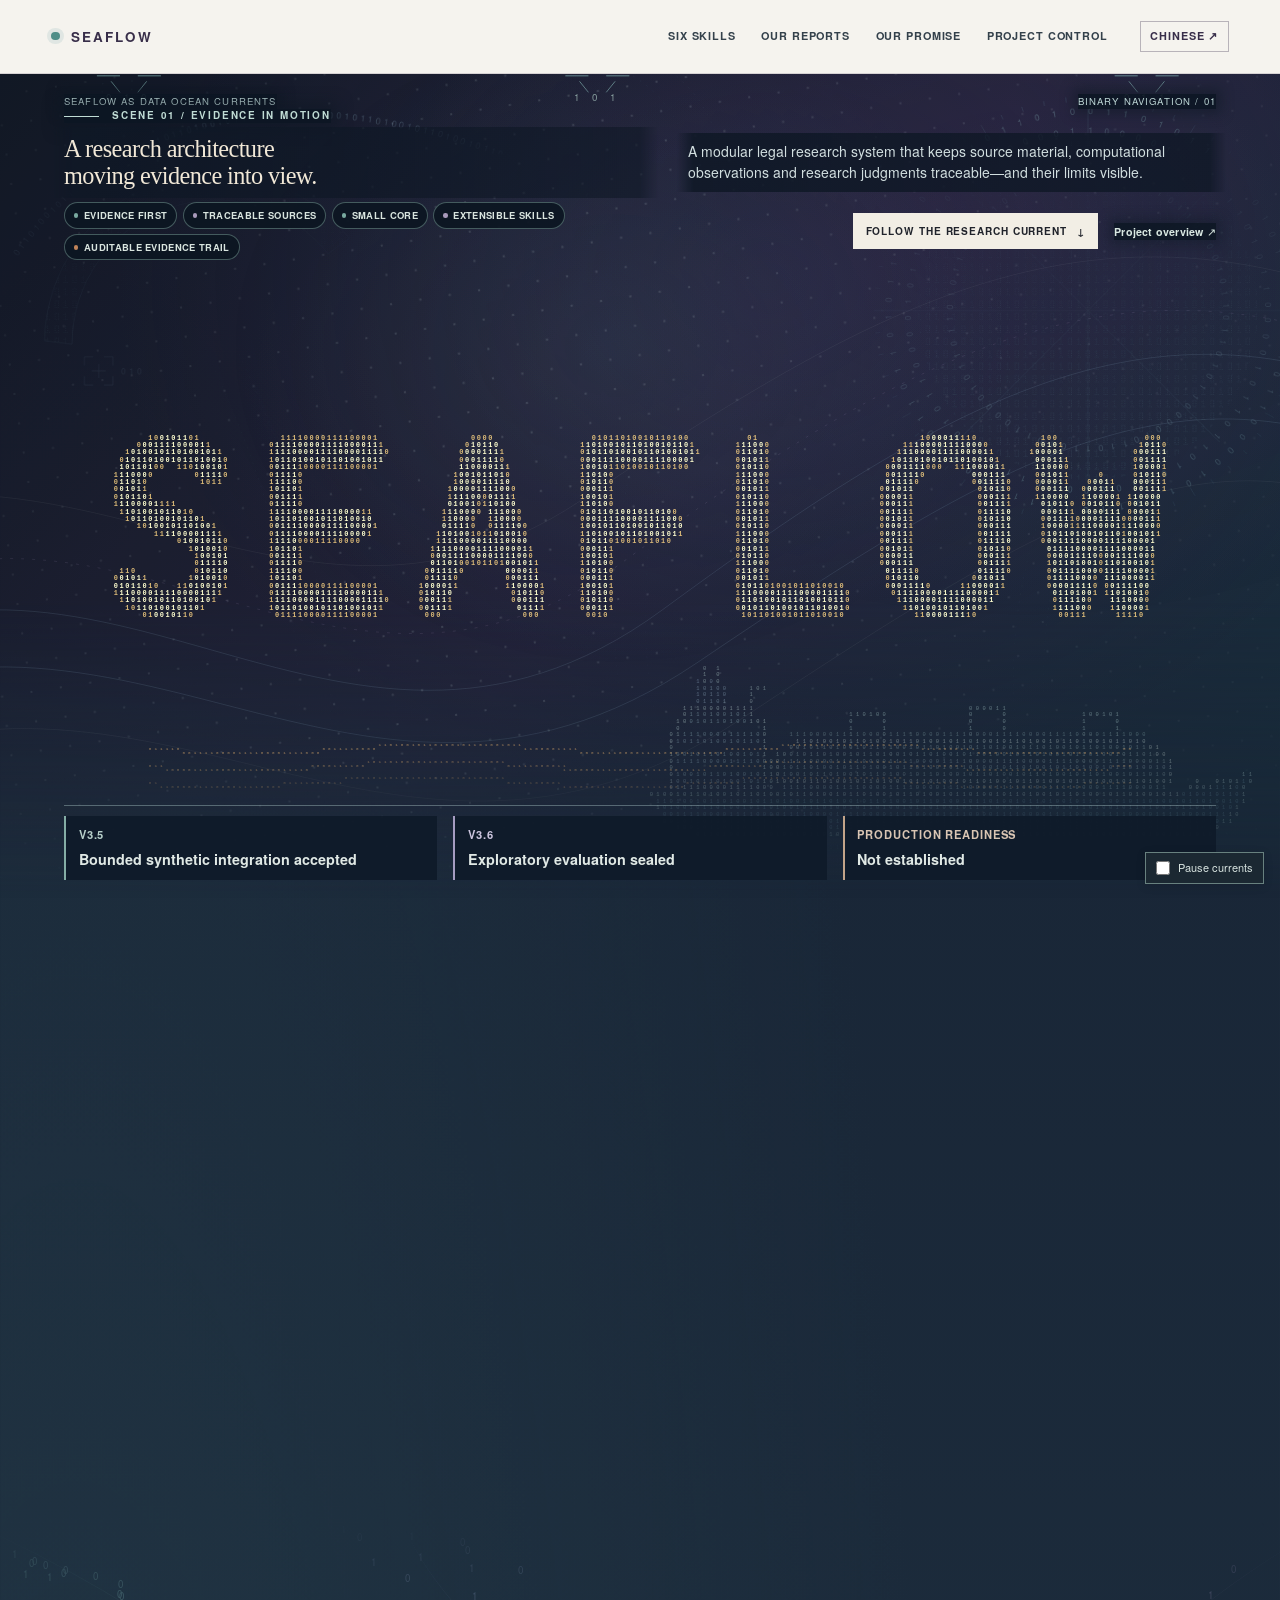
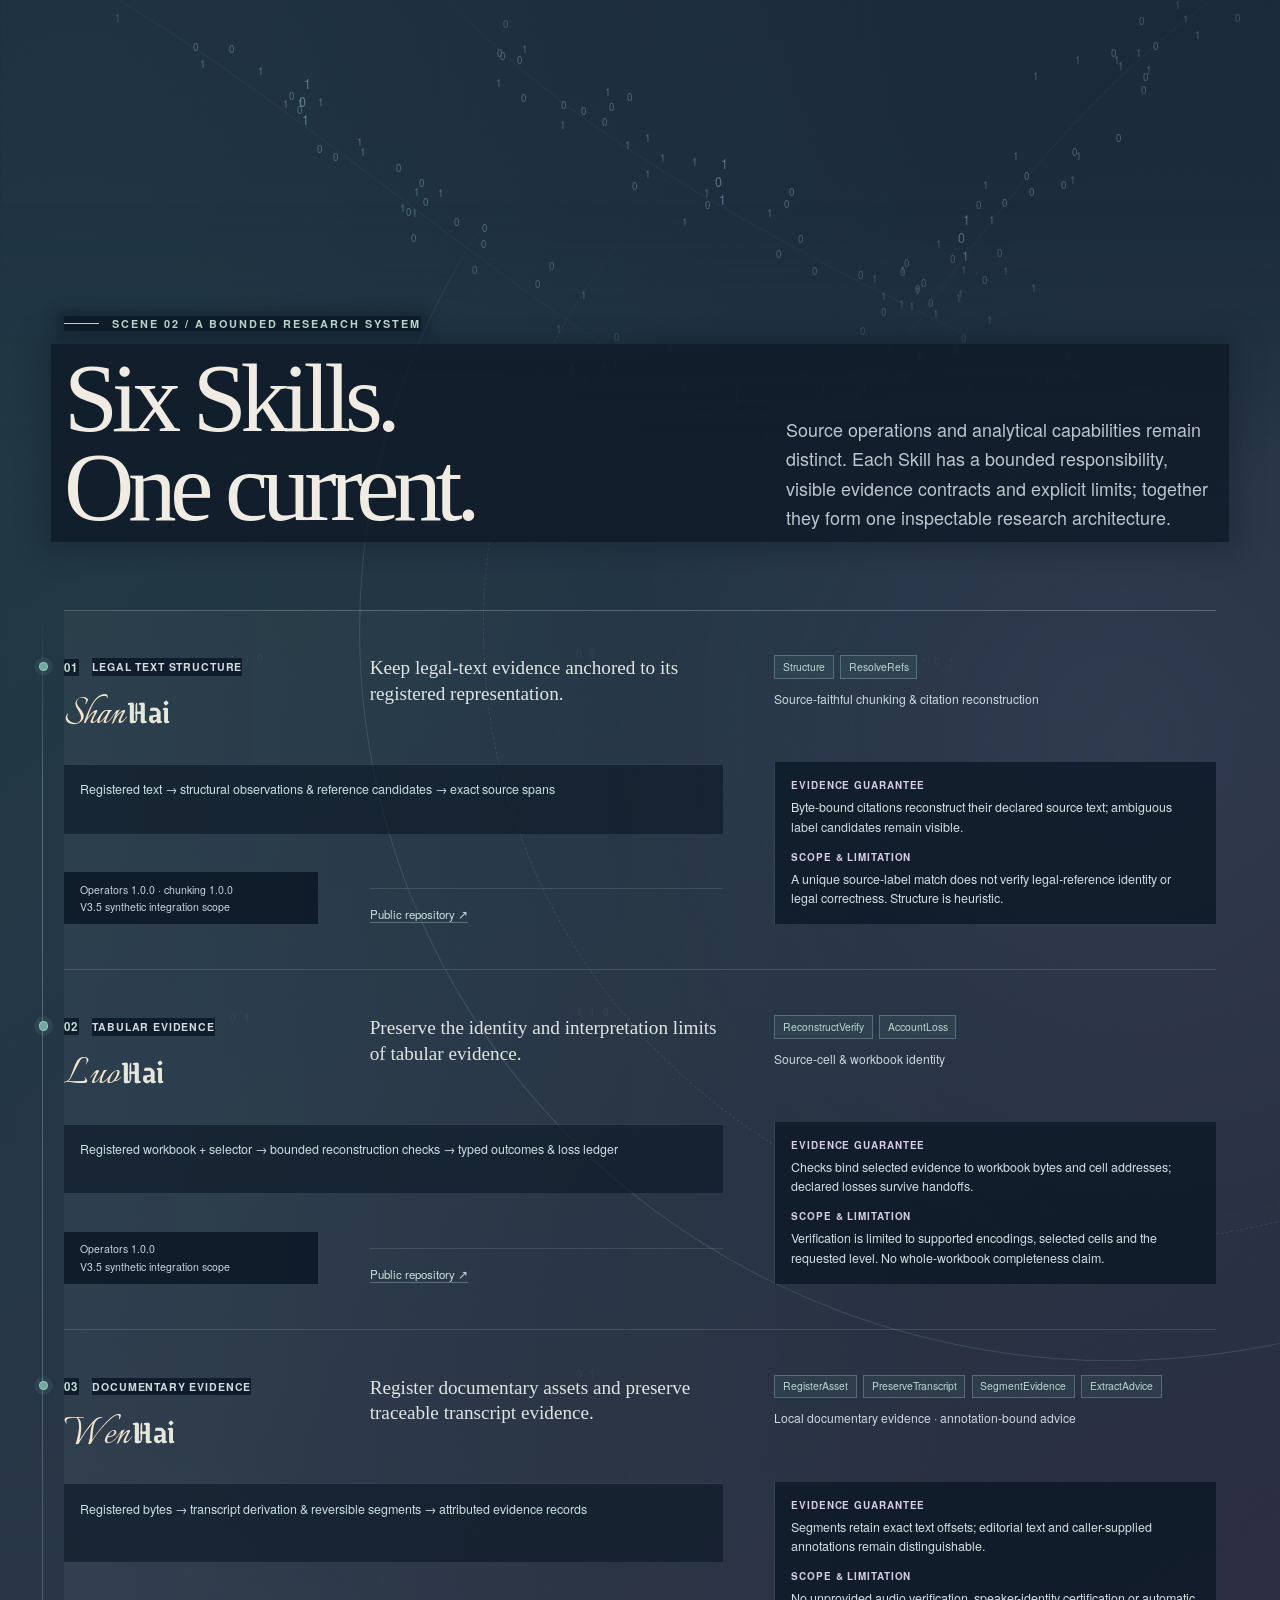
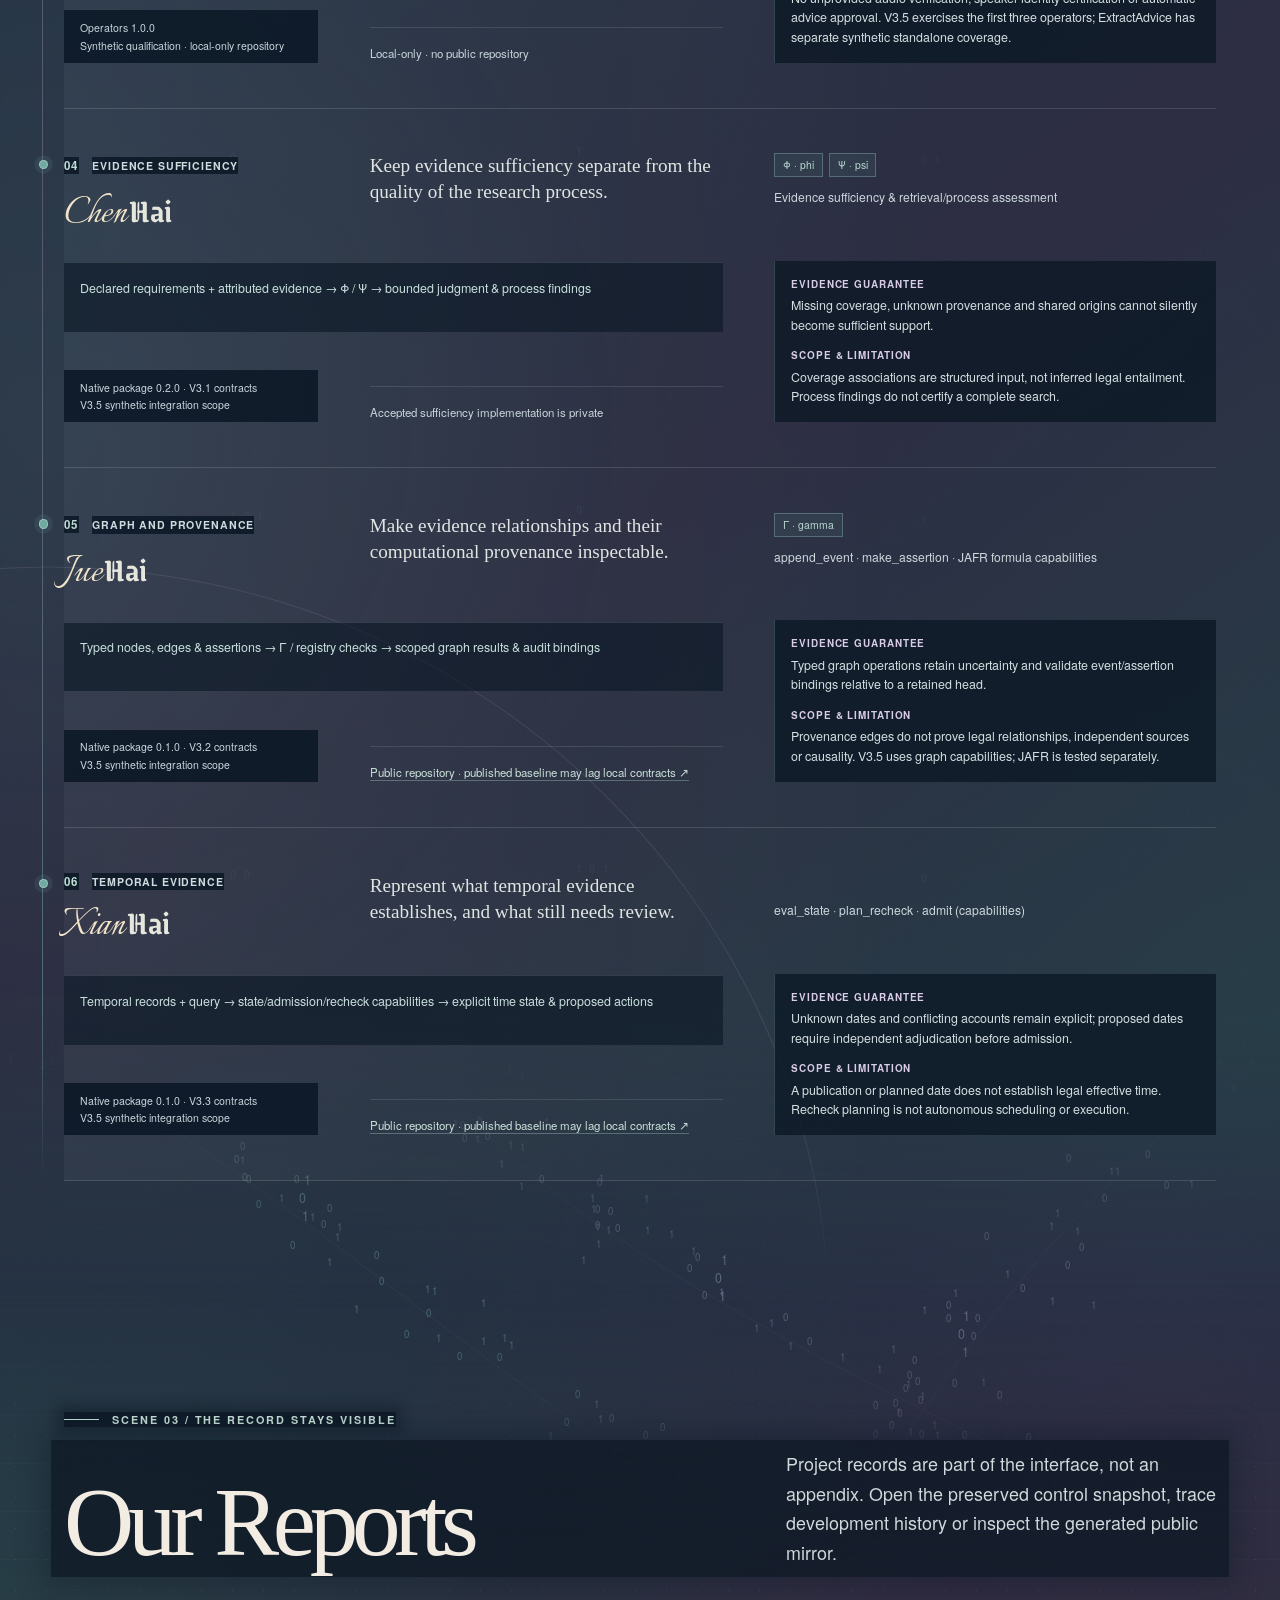
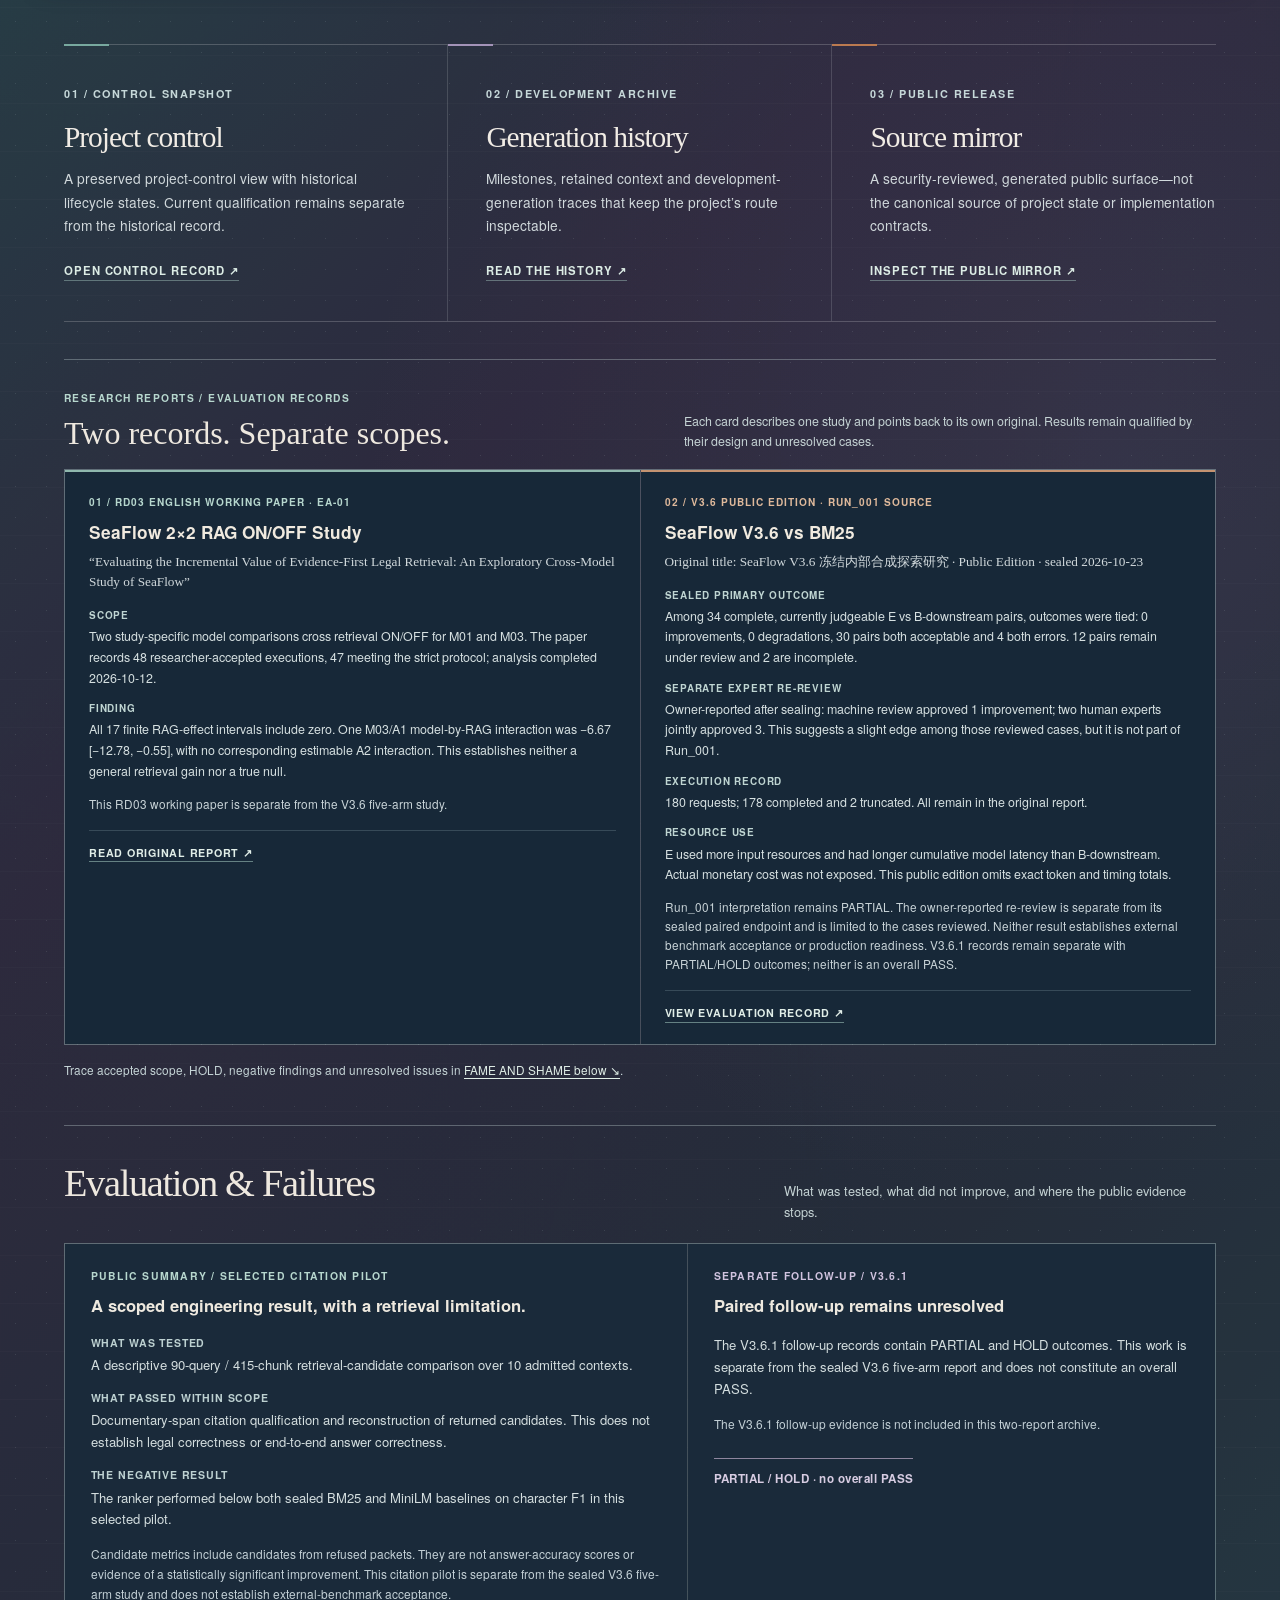
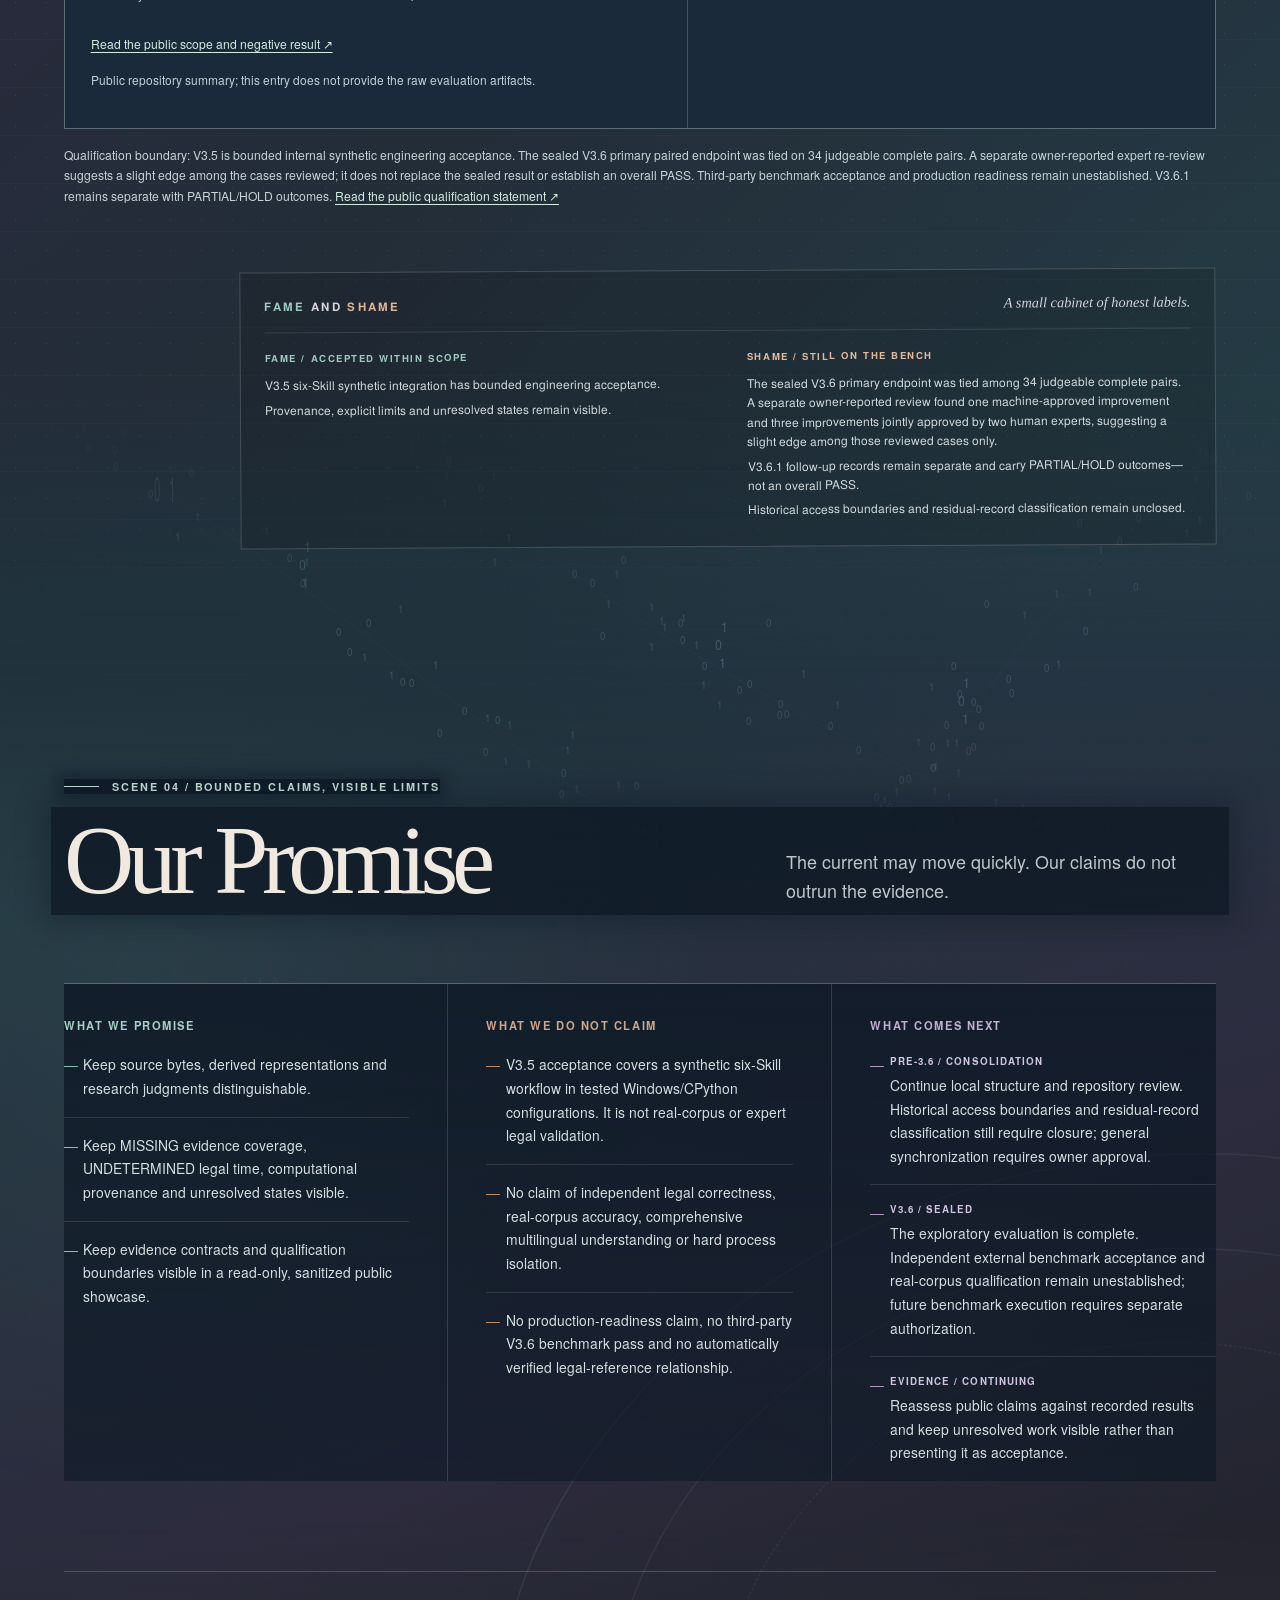
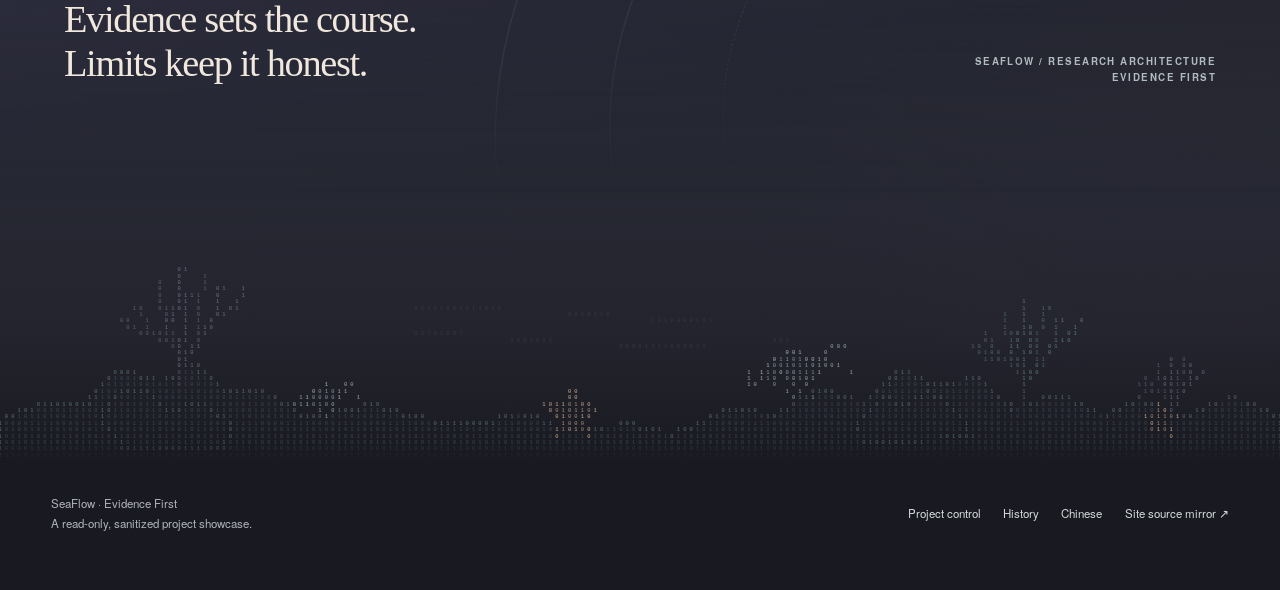
==== commit 58bc14ac: "site: publish bilingual SeaFlow homepage" ====
--- a/en.html
+++ b/en.html
@@ -3,34 +3,997 @@
 <head>
 <meta charset="utf-8">
 <meta name="viewport" content="width=device-width,initial-scale=1">
-<meta name="description" content="SeaFlow: an evidence-first research architecture with six traceable Skills and a small evidence boundary.">
-<meta http-equiv="Content-Security-Policy" content="default-src 'none'; style-src 'self' 'unsafe-inline'; font-src data:; base-uri 'none'; form-action 'none'; frame-ancestors 'none'">
+<meta name="description" content="SeaFlow as Data Ocean Currents: an evidence-first research architecture with six bounded Skills, visible review traces and explicit limits.">
+<meta http-equiv="Content-Security-Policy" content="default-src 'none'; script-src 'none'; style-src 'self' 'unsafe-inline'; font-src data:; base-uri 'none'; form-action 'none'; frame-ancestors 'none'">
 <link rel="alternate" hreflang="zh-CN" href="index.html">
 <link rel="alternate" hreflang="en" href="en.html">
-<title>SeaFlow — Evidence First</title>
+<title>SeaFlow — Data Ocean Currents</title>
 <style>
 :root{color-scheme:light;--paper:#f5f4ef;--white:#fffefa;--ink:#142e43;--muted:#4e6170;--line:#c8d0d0;--accent:#176657;--soft:#e6efe9;--mono:Consolas,"Courier New",monospace}*{box-sizing:border-box}html{scroll-behavior:smooth;scroll-padding-top:2rem}body{margin:0;background:var(--paper);color:var(--ink);font-family:Calibri,"Segoe UI","Microsoft YaHei",sans-serif;font-size:1.05rem;line-height:1.6}a{color:inherit;text-underline-offset:.24em}a:hover{color:var(--accent)}a:focus-visible{outline:3px solid #b06b19;outline-offset:5px}.skip{position:absolute;left:1rem;top:-5rem;z-index:9;background:var(--white);padding:.6rem 1rem}.skip:focus{top:1rem}.wrap{max-width:1320px;margin:auto;padding:0 clamp(1.2rem,5vw,5rem)}.masthead{display:flex;align-items:center;justify-content:space-between;padding-block:1.5rem;border-bottom:1px solid var(--line);gap:1rem}.brand{font-family:Georgia,serif;font-size:1.8rem;letter-spacing:-.06em;font-weight:bold;text-decoration:none}.brand span{display:inline-block;width:.7rem;height:.7rem;background:var(--accent);border-radius:50%;margin-right:.5rem}.masthead nav{display:flex;gap:1.7rem;flex-wrap:wrap;font-size:.9rem}.masthead nav a{text-decoration:none}.eyebrow{font: .72rem/1.6 var(--mono);letter-spacing:.12em;text-transform:uppercase;color:var(--accent)}.hero{padding-block:4rem 3.6rem;display:grid;grid-template-columns:1.4fr 1fr;gap:3.5rem;align-items:start}h1{font-family:Georgia,"Palatino Linotype",serif;font-size:clamp(3rem,6vw,5.3rem);font-weight:400;letter-spacing:-.065em;line-height:1.06;margin:1.15rem 0 1.5rem}h1 em{color:var(--accent);font-style:normal}.principles{font-size:.93rem;font-weight:bold;word-spacing:.07em;margin-bottom:1rem}.intro{color:var(--muted);max-width:37rem;margin:0;font-size:1.15rem}.hero-actions{display:flex;flex-wrap:wrap;align-items:center;gap:1.5rem;margin-top:1.7rem}.button{background:var(--ink);color:#fff;padding:.75rem 1.2rem;text-decoration:none;font-size:.9rem}.button:hover{background:var(--accent);color:#fff}.quiet-link{font-size:.9rem}.architecture{background:var(--ink);color:#f5f4ef;padding:1.8rem 2rem;margin-top:1.3rem}.architecture .eyebrow{color:#bbd9cb}.flow-step{padding:1rem 0;border-bottom:1px solid #62727c;display:grid;grid-template-columns:1.5rem 1fr;gap:.8rem}.flow-step:last-of-type{border:0}.flow-step b{display:block;font-size:1rem;font-weight:600}.flow-step small{font-size:.82rem;color:#d0dce1}.flow-step .step-no{font: .75rem var(--mono);padding-top:.4rem;color:#add3c2}.architecture figcaption{font-size:.76rem;color:#c4d0d7;margin-top:1.2rem}.qualification{display:flex;flex-wrap:wrap;gap:.65rem 1.7rem;border-block:1px solid var(--line);padding:1rem 0;font-size:.83rem}.qualification strong{color:var(--accent)}.section-head{display:flex;justify-content:space-between;align-items:end;gap:2rem;margin:3.7rem 0 1.6rem}.section-head h2{font-family:Georgia,serif;font-size:2.3rem;letter-spacing:-.04em;font-weight:400;line-height:1.15;margin:.45rem 0 0}.section-head p{font-size:.9rem;color:var(--muted);max-width:26rem;margin:0}.skill-grid{display:grid;grid-template-columns:repeat(3,minmax(0,1fr));border-top:1px solid var(--line);border-left:1px solid var(--line)}.skill{min-width:0;background:var(--white);padding:1.6rem;border-bottom:1px solid var(--line);border-right:1px solid var(--line);display:flex;flex-direction:column}.skill-top{display:flex;justify-content:space-between;gap:.6rem;align-items:center}.number{font:.75rem var(--mono);color:var(--accent)}.skill-zh{font-size:.77rem;color:var(--muted)}.skill h3{font-family:Georgia,serif;font-size:1.9rem;letter-spacing:-.04em;font-weight:400;line-height:1.15;margin:1rem 0 .5rem}.role{font-size:.95rem;margin:0 0 1.1rem;min-height:4.7rem;line-height:1.55}.operators{display:flex;gap:.3rem;flex-wrap:wrap}.operator{background:var(--soft);color:#154d40;font:.73rem/1.5 var(--mono);padding:.2rem .4rem}.capabilities{font-size:.8rem;color:var(--muted);margin:.65rem 0 1rem;min-height:2.4rem}.flow{font-size:.82rem;margin:0;padding:.8rem 0;border-block:1px solid var(--line);line-height:1.7}dl{font-size:.84rem;margin:1rem 0 1.5rem}dt{font-size:.7rem;font-weight:bold;text-transform:uppercase;letter-spacing:.05em;margin-top:.9rem;color:var(--accent)}dd{margin:.35rem 0 0;color:var(--muted)}.version{font: .67rem/1.8 var(--mono);color:var(--muted);margin-top:auto}.repo-link{font-size:.77rem;border-top:1px solid var(--line);margin-top:1rem;padding-top:.85rem}.repo-link span{color:var(--muted)}.boundary{display:grid;grid-template-columns:1fr 1fr;gap:3rem;margin-block:3.7rem;background:#e8ece9;padding:2rem}.boundary h2{font-family:Georgia,serif;font-size:1.8rem;font-weight:400;letter-spacing:-.03em;margin:0 0 .8rem}.boundary p{font-size:.94rem;margin:.7rem 0;color:#344d5b}.status-grid{display:grid;grid-template-columns:repeat(3,1fr);gap:2rem;margin-bottom:3.5rem}.status-item{border-top:2px solid var(--ink);padding-top:.9rem}.status-item h3{font-size:1rem;margin:0 0 .6rem}.status-item p{font-size:.87rem;color:var(--muted);margin:0}.status-tag{display:block;font:.68rem var(--mono);color:var(--accent);margin-bottom:.8rem}footer{border-top:1px solid var(--line);padding:1.8rem 0 2.5rem;display:flex;justify-content:space-between;gap:1.5rem;flex-wrap:wrap;font-size:.8rem;color:var(--muted)}footer p{margin:0}footer nav{display:flex;gap:1.3rem;flex-wrap:wrap}@media(max-width:1100px){.skill-grid{grid-template-columns:repeat(2,minmax(0,1fr))}.hero{gap:1.5rem}.architecture{padding:1.5rem}.role{min-height:3rem}}@media(max-width:720px){.masthead{align-items:start}.masthead nav{gap:.55rem 1rem;max-width:15rem;justify-content:flex-end;font-size:.8rem}.hero{grid-template-columns:1fr;padding-block:2.5rem 2rem;gap:1rem}.hero h1{font-size:3.55rem}.architecture{margin:.5rem 0 0}.section-head{display:block;margin-top:2.8rem}.section-head p{margin-top:1rem}.skill-grid{grid-template-columns:1fr}.skill{padding:1.5rem}.role,.capabilities{min-height:0}.boundary{grid-template-columns:1fr;gap:1.2rem;padding:1.5rem;margin-block:2.5rem}.status-grid{grid-template-columns:1fr;gap:1.5rem}.qualification{gap:.6rem 1.2rem;font-size:.78rem}}@media(prefers-reduced-motion:reduce){html{scroll-behavior:auto}}@media print{.skill-grid{grid-template-columns:repeat(2,minmax(0,1fr))}.skill{break-inside:avoid}}
 .brand{white-space:nowrap;flex-shrink:0}@media(max-width:720px){.masthead nav{max-width:13rem}}
+html:lang(en){--paper:#f5f3ee;--white:#fffdf8;--ink:#1b2026;--muted:#59616b;--line:#cbc8cf;--accent:#356f6b;--soft:#e3ece8;--ocean-night:#171820;--ocean-plum:#382e49;--ocean-violet:#786b8c;--ocean-teal:#4f8e88;--ocean-blue:#587e98;--ocean-brown:#4b342e;--ocean-orange:#b46b42;--scene-pad:clamp(4.8rem,9vw,9rem);background:var(--paper)}
+html:lang(en) body{background:var(--paper);color:var(--ink);font-family:var(--sans);font-size:1rem;line-height:1.65}
+html:lang(en) a{transition:color .18s ease,background-color .18s ease,border-color .18s ease}
+html:lang(en) a:focus-visible{outline-color:#c37945;outline-offset:5px}
+html:lang(en) .skip{z-index:100;background:var(--white);color:var(--ink)}
+html:lang(en) .wrap{max-width:none;padding:0}
+html:lang(en) .masthead{position:sticky;top:0;z-index:20;min-height:4.6rem;padding:1rem clamp(1.25rem,4vw,4.5rem);border-bottom:1px solid rgba(56,46,73,.16);background:rgba(245,243,238,.94);backdrop-filter:blur(14px);gap:2rem}
+html:lang(en) .brand{display:flex;align-items:center;gap:.7rem;color:var(--ocean-plum);font-family:var(--sans);font-size:.84rem;font-weight:700;letter-spacing:.16em;line-height:1;text-transform:uppercase}
+html:lang(en) .brand span{width:.52rem;height:.52rem;margin:0;background:var(--ocean-teal);box-shadow:0 0 0 4px rgba(79,142,136,.12)}
+html:lang(en) .masthead nav{align-items:center;justify-content:flex-end;gap:clamp(.85rem,2vw,1.8rem);max-width:none;font-family:var(--sans);font-size:.68rem;font-weight:600;letter-spacing:.08em;text-transform:uppercase}
+html:lang(en) .masthead nav a{color:#3f4650;text-decoration:none}
+html:lang(en) .masthead nav a:hover{color:var(--ocean-plum)}
+html:lang(en) .masthead nav .lang-switch{margin-left:.4rem;border-color:rgba(56,46,73,.32);color:var(--ocean-plum);padding:.35rem .6rem}
+html:lang(en) .scene{position:relative;isolation:isolate;overflow:hidden;padding:var(--scene-pad) clamp(1.25rem,5vw,5.5rem);scroll-margin-top:4.6rem}
+html:lang(en) .scene__inner{position:relative;z-index:2;width:100%;max-width:1380px;margin:0 auto}
+html:lang(en) .scene__backdrop{position:absolute;inset:0;z-index:0;overflow:hidden;pointer-events:none}
+html:lang(en) .scene__index{display:flex;align-items:center;gap:.8rem;margin:0 0 1.4rem;color:var(--ocean-teal);font-family:var(--sans);font-size:.68rem;font-weight:600;letter-spacing:.18em;line-height:1.4;text-transform:uppercase}
+html:lang(en) .scene__index::before{content:"";width:2.2rem;height:1px;background:currentColor}
+html:lang(en) .scene__header{display:grid;grid-template-columns:minmax(0,1.2fr) minmax(17rem,.8fr);gap:clamp(2rem,6vw,7rem);align-items:end;margin-bottom:clamp(2.8rem,6vw,5.5rem)}
+html:lang(en) .scene__title{margin:0;color:var(--ocean-plum);font-family:var(--serif);font-size:clamp(3.7rem,7.6vw,7.6rem);font-weight:400;letter-spacing:-.065em;line-height:.92}
+html:lang(en) .scene__lede{max-width:35rem;margin:0;color:var(--muted);font-size:clamp(1rem,1.4vw,1.18rem);line-height:1.65}
+html:lang(en) .scene--seaflow{display:flex;align-items:center;min-height:calc(100vh - 4.6rem);min-height:calc(100svh - 4.6rem);padding-block:clamp(4rem,7vw,7rem);background:radial-gradient(circle at 82% 22%,rgba(88,126,152,.24),transparent 36%),radial-gradient(circle at 12% 86%,rgba(75,52,46,.34),transparent 38%),linear-gradient(132deg,var(--ocean-night) 0%,#292337 52%,#203a43 100%);color:#f6f2e9}
+html:lang(en) .scene--seaflow .scene__index{color:#9bc2ba}
+html:lang(en) .hero__meta{display:flex;justify-content:space-between;gap:2rem;color:#a9b9bd;font-family:var(--sans);font-size:.65rem;font-weight:500;letter-spacing:.16em;text-transform:uppercase}
+html:lang(en) .hero__title{margin:clamp(2.8rem,6vh,5.5rem) 0 0;color:#f8f4eb;font-family:var(--sans);font-size:clamp(4.4rem,14.7vw,13.5rem);font-weight:700;letter-spacing:-.086em;line-height:.77;white-space:nowrap}
+html:lang(en) .hero__deck{display:grid;grid-template-columns:minmax(0,1.15fr) minmax(18rem,.85fr);gap:clamp(2rem,6vw,7rem);align-items:end;margin-top:clamp(2.7rem,5vw,4.7rem)}
+html:lang(en) .hero__statement{max-width:48rem;margin:0;color:#eee8df;font-family:var(--serif);font-size:clamp(1.8rem,3.15vw,3.25rem);font-weight:400;letter-spacing:-.035em;line-height:1.08}
+html:lang(en) .hero__copy{max-width:35rem;margin:0;color:#c4d0d2;font-size:1rem;line-height:1.75}
+html:lang(en) .principle-chips{display:flex;grid-column:1/-1;flex-wrap:wrap;gap:.55rem;margin:0;padding:0;list-style:none}
+html:lang(en) .principle-chips li{display:flex;align-items:center;gap:.55rem;border:1px solid rgba(219,230,226,.2);border-radius:999px;padding:.35rem .72rem;background:rgba(13,20,27,.16);color:#d7e0de;font-size:.66rem;font-weight:500;letter-spacing:.07em;text-transform:uppercase}
+html:lang(en) .principle-chips li::before{content:"";width:.28rem;height:.28rem;border-radius:50%;background:#79a9a0}
+html:lang(en) .principle-chips li:nth-child(2)::before,html:lang(en) .principle-chips li:nth-child(4)::before{background:#a99abb}
+html:lang(en) .principle-chips li:nth-child(5)::before{background:#c08359}
+html:lang(en) .hero-actions{grid-column:1/-1;gap:1.4rem;margin:0}
+html:lang(en) .button{display:inline-flex;align-items:center;gap:1.1rem;background:#f2eee5;color:#20232b;padding:.78rem 1.05rem;font-size:.7rem;font-weight:650;letter-spacing:.09em;text-transform:uppercase}
+html:lang(en) .button:hover{background:#a8c9c0;color:#172522}
+html:lang(en) .quiet-link{color:#d3d9d8;font-size:.74rem;font-weight:550;letter-spacing:.06em;text-decoration:none}
+html:lang(en) .quiet-link:hover{color:#a8c9c0}
+html:lang(en) .hero__boundary{display:flex;flex-wrap:wrap;gap:.65rem 2rem;margin-top:clamp(2.8rem,6vw,5.5rem);border-top:1px solid rgba(217,228,224,.18);padding-top:1.1rem;color:#9fb0b5;font-size:.7rem;letter-spacing:.035em}
+html:lang(en) .hero__boundary strong{color:#b6d2ca;font-weight:600}
+html:lang(en) .ocean-grid{position:absolute;inset:-15%;background-image:radial-gradient(circle,rgba(204,222,220,.26) .7px,transparent .85px);background-size:27px 27px;opacity:.48;transform:rotate(-9deg) scale(1.1);-webkit-mask-image:linear-gradient(115deg,transparent 5%,#000 43%,transparent 92%);mask-image:linear-gradient(115deg,transparent 5%,#000 43%,transparent 92%)}
+html:lang(en) .current-map{position:absolute;inset:-8% -10%;width:120%;height:116%;color:rgba(141,185,183,.24)}
+html:lang(en) .current-map path{fill:none;stroke:currentColor;stroke-width:1;vector-effect:non-scaling-stroke}
+html:lang(en) .current-map .current-map__violet{color:rgba(169,150,193,.22);stroke-dasharray:3 8}
+html:lang(en) .current-map .current-map__fine{color:rgba(215,225,221,.13);stroke-width:.7}
+html:lang(en) .current-lane{position:absolute;display:flex;align-items:center;gap:clamp(1.5rem,3.8vw,4.8rem);width:max-content;color:rgba(215,229,224,.4);font-family:var(--sans);font-size:clamp(.58rem,.75vw,.76rem);letter-spacing:.16em;line-height:1;white-space:nowrap;transform-origin:center;-webkit-mask-image:linear-gradient(90deg,transparent,#000 16%,#000 82%,transparent);mask-image:linear-gradient(90deg,transparent,#000 16%,#000 82%,transparent)}
+html:lang(en) .current-lane span{display:block;min-width:.5rem;text-align:center}
+html:lang(en) .current-lane span:nth-child(3n){color:rgba(144,196,184,.72);transform:translateY(-.7rem)}
+html:lang(en) .current-lane span:nth-child(4n){font-size:.65em;opacity:.55;transform:translateY(.55rem)}
+html:lang(en) .current-lane span:nth-child(5n){color:rgba(190,174,211,.64);transform:translateY(-1.15rem)}
+html:lang(en) .current-lane--one{top:24%;right:-4%;transform:rotate(-13deg)}
+html:lang(en) .current-lane--two{bottom:15%;left:29%;color:rgba(187,173,207,.34);transform:rotate(9deg)}
+html:lang(en) .current-lane--three{top:49%;left:-10%;opacity:.42;transform:rotate(6deg)}
+html:lang(en) .scene--skills{background:linear-gradient(150deg,#f7f5f0 0%,#f1f0eb 72%,#e9eeeb 100%);color:var(--ink)}
+html:lang(en) .scene--skills .scene__title{color:#332a42}
+html:lang(en) .paper-current{position:absolute;width:120%;height:55%;border:1px solid rgba(79,142,136,.12);border-radius:50%;transform:rotate(-12deg)}
+html:lang(en) .paper-current--one{top:-12%;right:-48%}
+html:lang(en) .paper-current--one::after{content:"";position:absolute;inset:8%;border:1px dashed rgba(88,126,152,.13);border-radius:inherit}
+html:lang(en) .paper-current--two{bottom:-28%;left:-55%;border-color:rgba(120,107,140,.11);transform:rotate(17deg)}
+html:lang(en) .skill-grid{display:block;border:0;border-top:1px solid #95929c}
+html:lang(en) .skill{position:relative;display:grid;grid-template-columns:minmax(8.5rem,.72fr) minmax(12rem,1fr) minmax(14rem,1.25fr);column-gap:clamp(1.6rem,4vw,4.5rem);border:0;border-bottom:1px solid #c9c7cb;border-radius:0;background:transparent;padding:clamp(1.8rem,3.5vw,3.1rem) 0}
+html:lang(en) .skill-top{grid-column:1;grid-row:1;justify-content:flex-start;align-items:center;gap:.85rem}
+html:lang(en) .skill .number{color:var(--ocean-teal);font-family:var(--sans);font-size:.72rem;font-weight:650;letter-spacing:.12em}
+html:lang(en) .skill .skill-zh{color:#67616e;font-size:.66rem;font-weight:550;letter-spacing:.08em;text-transform:uppercase}
+html:lang(en) .skill h3{grid-column:1;grid-row:2;margin:.65rem 0 0;color:#332a42;font-family:var(--serif);font-size:clamp(2rem,3.1vw,3.15rem);font-weight:400;letter-spacing:-.045em;line-height:1}
+html:lang(en) .skill .role{grid-column:2;grid-row:1/span 2;min-height:0;margin:0;color:#343b44;font-family:var(--serif);font-size:clamp(1.06rem,1.5vw,1.28rem);line-height:1.35}
+html:lang(en) .skill .operators{grid-column:3;grid-row:1;gap:.4rem;align-content:start}
+html:lang(en) .skill .operator{border:1px solid #bfd0ca;background:rgba(227,236,232,.45);color:#285b55;padding:.24rem .48rem;font-family:var(--sans);font-size:.65rem;line-height:1.35}
+html:lang(en) .skill .capabilities{grid-column:3;grid-row:2;min-height:0;margin:.7rem 0 0;color:#66616c;font-size:.76rem;line-height:1.55}
+html:lang(en) .skill .flow{grid-column:1/span 2;grid-row:3;margin:1.4rem 0 0;border:0;border-top:1px solid rgba(80,78,87,.18);padding:1rem 0 0;color:#3e5960;font-size:.78rem;line-height:1.65}
+html:lang(en) .skill dl{grid-column:3;grid-row:3/span 2;margin:1.3rem 0 0;font-size:.78rem;line-height:1.55}
+html:lang(en) .skill dt{margin-top:.8rem;color:#5a486c;font-size:.62rem;letter-spacing:.09em}
+html:lang(en) .skill dt:first-child{margin-top:0}
+html:lang(en) .skill dd{margin:.28rem 0 0;color:#60616a}
+html:lang(en) .skill .version{grid-column:1;grid-row:4;align-self:end;margin:1.2rem 0 0;color:#716e76;font-family:var(--sans);font-size:.62rem;line-height:1.65}
+html:lang(en) .skill .repo-link{grid-column:2;grid-row:4;align-self:end;margin:1.2rem 0 0;border-color:rgba(80,78,87,.18);padding-top:1rem;font-size:.72rem}
+html:lang(en) .skill .repo-link a{border-bottom:1px solid rgba(53,111,107,.36);color:#315f5b;text-decoration:none}
+html:lang(en) .skill .repo-link a:hover{border-color:#382e49;color:#382e49}
+html:lang(en) .skill .repo-link span{color:#716e76}
+html:lang(en) .scene--reports{background:radial-gradient(circle at 88% 12%,rgba(120,107,140,.22),transparent 36%),linear-gradient(135deg,#30283d 0%,#242c38 55%,#244247 100%);color:#f4f0e8}
+html:lang(en) .scene--reports .scene__index{color:#a7cbc2}
+html:lang(en) .scene--reports .scene__title{color:#f2ece3}
+html:lang(en) .scene--reports .scene__lede{color:#c3c4cb}
+html:lang(en) .archive-grid{position:absolute;inset:0;background-image:repeating-linear-gradient(0deg,transparent 0,transparent 47px,rgba(222,226,229,.045) 48px);-webkit-mask-image:linear-gradient(90deg,transparent,#000 28%,#000 82%,transparent);mask-image:linear-gradient(90deg,transparent,#000 28%,#000 82%,transparent)}
+html:lang(en) .report-ledger{display:grid;grid-template-columns:repeat(3,minmax(0,1fr));border-block:1px solid rgba(230,232,233,.22)}
+html:lang(en) .report-entry{position:relative;padding:2.1rem clamp(1.3rem,3vw,2.8rem) 2.4rem;border-right:1px solid rgba(230,232,233,.16)}
+html:lang(en) .report-entry:first-child{padding-left:0}
+html:lang(en) .report-entry:last-child{border-right:0;padding-right:0}
+html:lang(en) .report-entry::before{content:"";position:absolute;top:-1px;left:0;width:2.8rem;height:2px;background:#78a99f}
+html:lang(en) .report-entry:nth-child(2)::before{background:#a393b8}
+html:lang(en) .report-entry:nth-child(3)::before{background:#bb7a50}
+html:lang(en) .report-entry__label{color:#aebdc1;font-size:.62rem;font-weight:600;letter-spacing:.14em;text-transform:uppercase}
+html:lang(en) .report-entry h3{margin:1rem 0 .85rem;color:#f1ece5;font-family:var(--serif);font-size:clamp(1.65rem,2.3vw,2.25rem);font-weight:400;letter-spacing:-.035em;line-height:1.1}
+html:lang(en) .report-entry p{margin:0;color:#bdc5c8;font-size:.86rem;line-height:1.7}
+html:lang(en) .report-entry__link{display:inline-block;margin-top:1.5rem;border-bottom:1px solid rgba(167,203,194,.45);color:#d7e6e1;font-size:.67rem;font-weight:600;letter-spacing:.08em;text-decoration:none;text-transform:uppercase}
+html:lang(en) .report-entry__link:hover{border-color:#f2ece3;color:#fff}
+html:lang(en) .fame-shame{max-width:61rem;margin:clamp(2.5rem,5vw,4.5rem) 0 0 auto;border:1px solid rgba(235,232,235,.2);padding:1.35rem 1.5rem;background:rgba(15,20,28,.2);transform:rotate(-.3deg)}
+html:lang(en) .fame-shame__header{display:flex;align-items:baseline;justify-content:space-between;gap:1.5rem;border-bottom:1px solid rgba(235,232,235,.12);padding-bottom:.85rem}
+html:lang(en) .fame-shame h3{margin:0;color:#d9d5df;font-family:var(--sans);font-size:.72rem;font-weight:650;letter-spacing:.2em}
+html:lang(en) .fame-shame h3 span:first-child{color:#9fc9be}
+html:lang(en) .fame-shame h3 span:last-child{color:#ce936b}
+html:lang(en) .fame-shame__note{color:#aeb2bd;font-family:var(--serif);font-size:.9rem;font-style:italic}
+html:lang(en) .fame-shame__grid{display:grid;grid-template-columns:1fr 1fr;gap:2.4rem;padding-top:1.1rem}
+html:lang(en) .fame-shame h4{margin:0 0 .55rem;color:#9fc9be;font-size:.6rem;letter-spacing:.16em;text-transform:uppercase}
+html:lang(en) .fame-shame__grid>div:last-child h4{color:#ce936b}
+html:lang(en) .fame-shame p{margin:.35rem 0;color:#c4c6cc;font-size:.75rem;line-height:1.6}
+html:lang(en) .scene--promise{background:linear-gradient(155deg,#f8f5ef 0%,#f1eee8 100%);color:var(--ink)}
+html:lang(en) .scene--promise .scene__index{color:#6e594e}
+html:lang(en) .scene--promise .scene__title{color:var(--ocean-brown)}
+html:lang(en) .promise-current{position:absolute;right:-38%;bottom:-34%;width:100%;height:90%;border:1px solid rgba(75,52,46,.1);border-radius:50%;transform:rotate(-16deg)}
+html:lang(en) .promise-current::before,html:lang(en) .promise-current::after{content:"";position:absolute;border:1px solid rgba(79,142,136,.1);border-radius:inherit}
+html:lang(en) .promise-current::before{inset:9%}
+html:lang(en) .promise-current::after{inset:18%;border-style:dashed}
+html:lang(en) .promise-grid{display:grid;grid-template-columns:repeat(3,minmax(0,1fr));border-top:1px solid #9f9690}
+html:lang(en) .promise-column{padding:2rem clamp(1.4rem,3vw,2.8rem) 0;border-right:1px solid #d1cbc6}
+html:lang(en) .promise-column:first-child{padding-left:0}
+html:lang(en) .promise-column:last-child{border-right:0;padding-right:0}
+html:lang(en) .promise-column h3{margin:0 0 1.2rem;color:#396c66;font-family:var(--sans);font-size:.7rem;font-weight:650;letter-spacing:.14em;text-transform:uppercase}
+html:lang(en) .promise-column:nth-child(2) h3{color:#785444}
+html:lang(en) .promise-column:nth-child(3) h3{color:#5b496d}
+html:lang(en) .promise-column ul{margin:0;padding:0;list-style:none}
+html:lang(en) .promise-column li{position:relative;border-top:1px solid rgba(92,79,72,.14);padding:1rem 0 1rem 1.2rem;color:#4d5057;font-size:.87rem;line-height:1.7}
+html:lang(en) .promise-column li::before{content:"—";position:absolute;top:1rem;left:0;color:#5c8b82}
+html:lang(en) .promise-column:nth-child(2) li::before{color:#a0684d}
+html:lang(en) .promise-column:nth-child(3) li::before{color:#806c94}
+html:lang(en) .promise-column li:first-child{border-top:0;padding-top:0}
+html:lang(en) .promise-column li:first-child::before{top:0}
+html:lang(en) .next-step__status{display:block;margin-bottom:.25rem;color:#6a5a74;font-size:.61rem;font-weight:650;letter-spacing:.11em;text-transform:uppercase}
+html:lang(en) .promise__colophon{display:flex;align-items:flex-end;justify-content:space-between;gap:2rem;margin-top:clamp(3.5rem,7vw,6.5rem);border-top:1px solid #c8c0ba;padding-top:1.6rem}
+html:lang(en) .promise__colophon p{max-width:47rem;margin:0;color:#3d302c;font-family:var(--serif);font-size:clamp(1.7rem,3vw,2.8rem);letter-spacing:-.035em;line-height:1.15}
+html:lang(en) .promise__colophon span{color:#6f6764;font-size:.61rem;font-weight:600;letter-spacing:.15em;text-align:right;text-transform:uppercase}
+html:lang(en) .site-footer{align-items:center;border-top:1px solid #34323c;background:#191a21;padding:2rem clamp(1.25rem,4vw,4.5rem);color:#aeb5b8;font-size:.72rem}
+html:lang(en) .site-footer p{line-height:1.7}
+html:lang(en) .site-footer nav{gap:1.4rem}
+html:lang(en) .site-footer a{color:#d2dbda;text-decoration:none}
+html:lang(en) .site-footer a:hover{color:#9fc9be}
+@media(max-width:1000px){html:lang(en) .masthead{gap:1rem}html:lang(en) .masthead nav{gap:.75rem;font-size:.61rem}html:lang(en) .scene__header{grid-template-columns:1fr;gap:1.6rem}html:lang(en) .hero__deck{grid-template-columns:1fr;gap:1.6rem}html:lang(en) .hero__copy{max-width:43rem}html:lang(en) .skill{grid-template-columns:1fr;gap:0}html:lang(en) .skill-top,html:lang(en) .skill h3,html:lang(en) .skill .role,html:lang(en) .skill .operators,html:lang(en) .skill .capabilities,html:lang(en) .skill .flow,html:lang(en) .skill dl,html:lang(en) .skill .version,html:lang(en) .skill .repo-link{grid-column:auto;grid-row:auto}html:lang(en) .skill h3{margin:.65rem 0 1rem}html:lang(en) .skill .role{max-width:40rem;margin-bottom:1.1rem}html:lang(en) .skill .capabilities{margin:.7rem 0 0}html:lang(en) .skill .flow{margin-top:1.2rem}html:lang(en) .skill dl{max-width:46rem}html:lang(en) .skill .repo-link{margin-top:.85rem;padding-top:.85rem}html:lang(en) .report-ledger,html:lang(en) .promise-grid{grid-template-columns:1fr}html:lang(en) .report-entry,html:lang(en) .report-entry:first-child,html:lang(en) .report-entry:last-child{border-right:0;border-bottom:1px solid rgba(230,232,233,.16);padding:1.8rem 0}html:lang(en) .report-entry:last-child{border-bottom:0}html:lang(en) .report-entry::before{top:0}html:lang(en) .promise-column,html:lang(en) .promise-column:first-child,html:lang(en) .promise-column:last-child{border-right:0;padding:1.8rem 0}html:lang(en) .promise-column{border-bottom:1px solid #d1cbc6}html:lang(en) .promise-column:last-child{border-bottom:0}}
+@media(max-width:720px){html:lang(en) .masthead{position:relative;align-items:flex-start;flex-direction:column;gap:.9rem;padding-block:1rem}html:lang(en) .masthead nav{justify-content:flex-start;max-width:none;gap:.65rem 1rem;font-size:.61rem}html:lang(en) .masthead nav .lang-switch{margin-left:0}html:lang(en) .scene{padding:4.2rem 1.25rem;scroll-margin-top:1rem}html:lang(en) .scene--seaflow{min-height:calc(100svh - 7.8rem);padding-block:3.2rem}html:lang(en) .hero__meta{font-size:.56rem;letter-spacing:.1em}html:lang(en) .hero__meta span:last-child{display:none}html:lang(en) .hero__title{margin-top:3.5rem;font-size:clamp(3.55rem,15.8vw,7rem);letter-spacing:-.085em}html:lang(en) .hero__statement{font-size:1.8rem}html:lang(en) .principle-chips{gap:.45rem}html:lang(en) .principle-chips li{font-size:.58rem;padding:.3rem .58rem}html:lang(en) .hero-actions{align-items:flex-start;flex-direction:column;gap:1rem}html:lang(en) .hero__boundary{flex-direction:column;gap:.35rem}html:lang(en) .scene__title{font-size:clamp(3.25rem,16vw,5.6rem)}html:lang(en) .scene__header{margin-bottom:2.5rem}html:lang(en) .current-lane--one{right:-42%}html:lang(en) .current-lane--two{left:4%}html:lang(en) .current-lane--three{display:none}html:lang(en) .current-map{left:-35%;width:170%}html:lang(en) .skill .role{font-size:1.12rem}html:lang(en) .fame-shame{padding:1.1rem;transform:none}html:lang(en) .fame-shame__header{align-items:flex-start;flex-direction:column;gap:.45rem}html:lang(en) .fame-shame__grid{grid-template-columns:1fr;gap:1rem}html:lang(en) .promise__colophon{align-items:flex-start;flex-direction:column}html:lang(en) .promise__colophon span{text-align:left}html:lang(en) .site-footer{align-items:flex-start;flex-direction:column;gap:1.2rem}}
+html:lang(en) .scene--skills{border-top:1px solid rgba(163,196,191,.14);background:radial-gradient(circle at 88% 4%,rgba(120,107,140,.22),transparent 32rem),radial-gradient(circle at 4% 68%,rgba(79,142,136,.16),transparent 38rem),linear-gradient(145deg,#203a43 0%,#263747 28%,#302e43 66%,#25474a 100%);color:#edf0eb}
+html:lang(en) .scene--reports{background:radial-gradient(circle at 88% 12%,rgba(120,107,140,.22),transparent 36%),linear-gradient(135deg,#25474a 0%,#30283d 32%,#242c38 65%,#244247 100%)}
+html:lang(en) .scene--promise{border-top:1px solid rgba(163,196,191,.13);background:radial-gradient(circle at 12% 0%,rgba(79,142,136,.2),transparent 34rem),radial-gradient(circle at 88% 68%,rgba(120,107,140,.18),transparent 36rem),linear-gradient(155deg,#244247 0%,#263441 24%,#302c40 58%,#23232e 82%,#2a2224 100%);color:#eceae6}
+html:lang(en) .scene--skills .scene__backdrop::before,html:lang(en) .scene--promise .scene__backdrop::before{content:"";position:absolute;inset:-12%;background-image:radial-gradient(circle,rgba(197,220,217,.17) .65px,transparent .85px);background-size:30px 30px;opacity:.42;transform:rotate(-8deg) scale(1.08);-webkit-mask-image:linear-gradient(115deg,transparent 4%,#000 38%,#000 72%,transparent 96%);mask-image:linear-gradient(115deg,transparent 4%,#000 38%,#000 72%,transparent 96%)}
+html:lang(en) .scene--skills .scene__backdrop::after,html:lang(en) .scene--reports .scene__backdrop::after,html:lang(en) .scene--promise .scene__backdrop::after{position:absolute;width:max-content;color:rgba(190,216,214,.16);font-family:var(--sans);font-size:clamp(.58rem,.75vw,.74rem);letter-spacing:.3em;line-height:1;white-space:nowrap;-webkit-mask-image:linear-gradient(90deg,transparent,#000 18%,#000 82%,transparent);mask-image:linear-gradient(90deg,transparent,#000 18%,#000 82%,transparent)}
+html:lang(en) .scene--skills .scene__backdrop::after{content:"0     1     0     0     1     0     1     1     0     1     0     1";top:14%;right:-8%;transform:rotate(-11deg)}
+html:lang(en) .scene--reports .scene__backdrop::after{content:"1     0     1     1     0     1     0     0     1     0     1     0";bottom:12%;left:18%;color:rgba(190,174,211,.15);transform:rotate(8deg)}
+html:lang(en) .scene--promise .scene__backdrop::after{content:"0     0     1     0     1     0     1     0     0     1     0     1";top:23%;right:-12%;color:rgba(190,216,214,.13);transform:rotate(-16deg)}
+html:lang(en) .archive-grid{background-image:radial-gradient(circle,rgba(202,220,218,.13) .65px,transparent .8px),repeating-linear-gradient(0deg,transparent 0,transparent 47px,rgba(222,226,229,.045) 48px);background-size:31px 31px,auto}
+html:lang(en) .paper-current{border-color:rgba(134,185,181,.2)}
+html:lang(en) .paper-current--one::after{border-color:rgba(178,157,204,.17)}
+html:lang(en) .paper-current--two{border-color:rgba(178,157,204,.16)}
+html:lang(en) .scene--skills .scene__index{color:#a7cbc2}
+html:lang(en) .scene--skills .scene__title{color:#f0ece4}
+html:lang(en) .scene--skills .scene__lede{color:#bdc7cd}
+html:lang(en) .skill-grid{position:relative;border-top-color:rgba(198,213,215,.3)}
+html:lang(en) .skill-grid::before{content:"";position:absolute;top:0;bottom:0;left:-1.35rem;width:1px;background:linear-gradient(180deg,transparent,#6c9e9c 8%,#80728f 55%,#6c9e9c 92%,transparent);opacity:.55}
+html:lang(en) .skill{border-bottom-color:rgba(198,213,215,.17);background:linear-gradient(90deg,rgba(240,244,239,.045),transparent 72%)}
+html:lang(en) .skill::before{content:"";position:absolute;top:clamp(2.2rem,4vw,3.6rem);left:-1.57rem;width:.45rem;height:.45rem;border:1px solid rgba(196,222,216,.55);border-radius:50%;background:#6faaa0;box-shadow:0 0 0 .3rem rgba(111,170,160,.12)}
+html:lang(en) .skill .number{color:#9fc9be}
+html:lang(en) .skill .skill-zh{color:#a9b4bf}
+html:lang(en) .skill h3{color:#f0ebe3}
+html:lang(en) .skill .role{color:#e0e5e3}
+html:lang(en) .skill .operator{border-color:rgba(143,190,180,.38);background:rgba(93,144,137,.12);color:#b9d9d0}
+html:lang(en) .skill .capabilities{color:#aeb8c2}
+html:lang(en) .skill .flow{border-top-color:rgba(198,213,215,.15);color:#a9c6c9}
+html:lang(en) .skill dl{border-left:1px solid rgba(159,201,190,.24);background:linear-gradient(90deg,rgba(240,244,239,.065),rgba(240,244,239,.015));padding:1rem}
+html:lang(en) .skill dt{color:#c0afd2}
+html:lang(en) .skill dd{color:#b6bec6}
+html:lang(en) .skill .version{color:#97a7b1}
+html:lang(en) .skill .repo-link{border-top-color:rgba(198,213,215,.15)}
+html:lang(en) .skill .repo-link a{border-bottom-color:rgba(159,201,190,.4);color:#b4d6ce}
+html:lang(en) .skill .repo-link a:hover{border-color:#e0ebe7;color:#fff}
+html:lang(en) .skill .repo-link span{color:#a9b4bf}
+html:lang(en) .scene--promise .scene__index{color:#9fc9be}
+html:lang(en) .scene--promise .scene__title{color:#f0e9df}
+html:lang(en) .scene--promise .scene__lede{color:#bfc7ca}
+html:lang(en) .promise-current{border-color:rgba(140,190,182,.18)}
+html:lang(en) .promise-current::before,html:lang(en) .promise-current::after{border-color:rgba(176,157,199,.16)}
+html:lang(en) .promise-grid{border-top-color:rgba(220,221,222,.28)}
+html:lang(en) .promise-column{border-right-color:rgba(220,221,222,.16);border-bottom-color:rgba(220,221,222,.16);background:linear-gradient(180deg,rgba(245,243,238,.045),transparent 85%)}
+html:lang(en) .promise-column h3{color:#a7cfc4}
+html:lang(en) .promise-column:nth-child(2) h3{color:#d0a58a}
+html:lang(en) .promise-column:nth-child(3) h3{color:#c0afd2}
+html:lang(en) .promise-column li{border-top-color:rgba(220,221,222,.14);color:#c5ccd0}
+html:lang(en) .promise-column li::before{color:#8dbdb2}
+html:lang(en) .promise-column:nth-child(2) li::before{color:#c08a67}
+html:lang(en) .promise-column:nth-child(3) li::before{color:#ad99c1}
+html:lang(en) .next-step__status{color:#b9a7ca}
+html:lang(en) .promise__colophon{border-top-color:rgba(220,221,222,.22)}
+html:lang(en) .promise__colophon p{color:#f0e7dd}
+html:lang(en) .promise__colophon span{color:#aebbc0}
+html:lang(en) .scene--seaflow{--hero-accent:#9bc2ba;--hero-title-color:#f8f4eb;--hero-title-family:var(--sans);--hero-title-weight:700;--hero-title-spacing:-.086em;--hero-title-shadow:none;--hero-letter-background:transparent;--hero-letter-border:1px solid transparent;--hero-letter-radius:0;--hero-letter-shadow:none;--hero-current-color:rgba(141,185,183,.24);--hero-current-opacity:1;--hero-particle-color:rgba(215,229,224,.4);--hero-particle-opacity:1;--hero-action:#f2eee5}
+html:lang(en) .scene--seaflow[data-hero-variant="astronomy"]{--hero-accent:#bdcde6;--hero-title-color:#f2ecdf;--hero-title-family:var(--serif);--hero-title-weight:400;--hero-title-spacing:-.045em;--hero-current-color:rgba(157,178,214,.2);--hero-current-opacity:.55;--hero-particle-color:rgba(199,213,237,.38);--hero-particle-opacity:.5;--hero-action:#e8e8e3;background:radial-gradient(circle at 74% 18%,rgba(94,116,165,.22),transparent 33%),radial-gradient(circle at 16% 84%,rgba(73,53,88,.24),transparent 38%),linear-gradient(135deg,#111824 0%,#24243a 55%,#1b3542 100%)}
+html:lang(en) .scene--seaflow[data-hero-variant="chart"]{background:radial-gradient(circle at 82% 22%,rgba(88,126,152,.24),transparent 36%),radial-gradient(circle at 12% 86%,rgba(75,52,46,.34),transparent 38%),linear-gradient(132deg,var(--ocean-night) 0%,#292337 52%,#203a43 100%)}
+html:lang(en) .scene--seaflow[data-hero-variant="nixie"]{--hero-accent:#d1a06e;--hero-title-color:#f0c98e;--hero-title-family:var(--sans);--hero-title-weight:500;--hero-title-spacing:-.035em;--hero-title-shadow:0 0 .8rem rgba(224,151,73,.22),0 0 2.2rem rgba(224,151,73,.14);--hero-letter-background:rgba(19,15,17,.46);--hero-letter-border:1px solid rgba(209,160,110,.24);--hero-letter-radius:.12em;--hero-letter-shadow:inset 0 0 1.4rem rgba(199,120,52,.08);--hero-current-color:rgba(199,139,80,.16);--hero-current-opacity:.45;--hero-particle-color:rgba(214,160,100,.36);--hero-particle-opacity:.8;--hero-action:#e0cfae;background:radial-gradient(circle at 52% 42%,rgba(163,99,51,.13),transparent 34%),radial-gradient(circle at 86% 12%,rgba(82,103,123,.16),transparent 32%),linear-gradient(135deg,#151619 0%,#292126 52%,#1b3034 100%)}
+html:lang(en) .hero__title{position:relative;text-align:center;color:var(--hero-title-color);font-family:var(--hero-title-family);font-weight:var(--hero-title-weight);letter-spacing:var(--hero-title-spacing);text-shadow:var(--hero-title-shadow)}
+html:lang(en) .hero__title-letter{display:inline-block;border:var(--hero-letter-border);border-radius:var(--hero-letter-radius);background:var(--hero-letter-background);box-shadow:var(--hero-letter-shadow)}
+html:lang(en) .scene--seaflow .scene__index,html:lang(en) .hero__meta{color:var(--hero-accent)}
+html:lang(en) .scene--seaflow .button{background:var(--hero-action)}
+html:lang(en) .current-map{color:var(--hero-current-color);opacity:var(--hero-current-opacity)}
+html:lang(en) .current-lane{color:var(--hero-particle-color);opacity:var(--hero-particle-opacity)}
+html:lang(en) .hero__variant{position:absolute;inset:0;display:none;width:100%;height:100%;pointer-events:none}
+html:lang(en) .hero__edition{display:none}
+html:lang(en) .scene--seaflow[data-hero-variant="astronomy"] .hero__variant--astronomy,html:lang(en) .scene--seaflow[data-hero-variant="chart"] .hero__variant--chart,html:lang(en) .scene--seaflow[data-hero-variant="nixie"] .hero__variant--nixie{display:block}
+html:lang(en) .scene--seaflow[data-hero-variant="astronomy"] .hero__edition--astronomy,html:lang(en) .scene--seaflow[data-hero-variant="chart"] .hero__edition--chart,html:lang(en) .scene--seaflow[data-hero-variant="nixie"] .hero__edition--nixie{display:block}
+html:lang(en) .celestial-rings{stroke:rgba(184,203,231,.22);stroke-width:1}
+html:lang(en) .constellation{stroke:rgba(203,217,238,.42);stroke-width:1}
+html:lang(en) .constellation circle{fill:#d5e0ee;stroke:none}
+html:lang(en) .star-field{fill:#d9e4f2;opacity:.65}
+html:lang(en) .chart-graticule{stroke:rgba(176,207,207,.075);stroke-width:.8}
+html:lang(en) .chart-contours{stroke:rgba(145,192,184,.18);stroke-width:1}
+html:lang(en) .chart-compass{stroke:rgba(210,222,215,.28);stroke-width:1}
+html:lang(en) .chart-compass text{fill:rgba(210,222,215,.4);stroke:none;font-family:var(--sans);font-size:.7rem}
+html:lang(en) .chart-route{stroke:rgba(211,173,128,.34);stroke-width:1.2;stroke-dasharray:5 8}
+html:lang(en) .chart-waypoints{fill:#b3cfc7;opacity:.55}
+html:lang(en) .circuit-traces{stroke:rgba(202,143,82,.22);stroke-width:1}
+html:lang(en) .circuit-traces circle{fill:rgba(218,158,91,.45);stroke:none}
+html:lang(en) .tube-sockets{stroke:rgba(216,151,83,.12);stroke-width:1}
+html:lang(en) .scene--seaflow[data-hero-variant="nixie"] .current-lane span:nth-child(3n),html:lang(en) .scene--seaflow[data-hero-variant="nixie"] .current-lane span:nth-child(5n){color:rgba(215,166,105,.62)}
+@media(max-width:720px){html:lang(en) .scene--seaflow[data-hero-variant] .hero__meta .hero__edition{display:none}html:lang(en) .scene--seaflow[data-hero-variant="nixie"] .hero__title{font-size:clamp(3.2rem,14.2vw,6rem)}html:lang(en) .tube-sockets{opacity:.55}}
+@media print{html:lang(en) .hero__title{text-shadow:none}html:lang(en) .hero__title-letter{border-color:transparent;background:transparent;box-shadow:none;text-shadow:none}}
+@media(max-width:720px){html:lang(en) .skill-grid::before,html:lang(en) .skill::before{display:none}html:lang(en) .scene--skills .scene__backdrop::after,html:lang(en) .scene--reports .scene__backdrop::after,html:lang(en) .scene--promise .scene__backdrop::after{font-size:.55rem;opacity:.65}}
+@media(prefers-reduced-motion:reduce){html:lang(en) a{transition:none}}
+@media print{html:lang(en) .masthead{position:static}html:lang(en) .scene{min-height:0;overflow:visible;padding:2.5rem 0;background:#fff;color:#171820}html:lang(en) .scene__backdrop,html:lang(en) .skill-grid::before,html:lang(en) .skill::before{display:none}html:lang(en) .scene--seaflow .scene__index,html:lang(en) .hero__title,html:lang(en) .hero__statement,html:lang(en) .scene--reports .scene__title,html:lang(en) .report-entry h3,html:lang(en) .scene--skills .scene__title,html:lang(en) .skill h3,html:lang(en) .skill .role,html:lang(en) .scene--promise .scene__title,html:lang(en) .promise__colophon p{color:#171820}html:lang(en) .hero__copy,html:lang(en) .hero__boundary,html:lang(en) .scene--reports .scene__lede,html:lang(en) .report-entry p,html:lang(en) .fame-shame p,html:lang(en) .scene--skills .scene__lede,html:lang(en) .skill .capabilities,html:lang(en) .skill dd,html:lang(en) .skill .version,html:lang(en) .scene--promise .scene__lede,html:lang(en) .promise-column li,html:lang(en) .promise__colophon span{color:#333}html:lang(en) .skill,html:lang(en) .skill dl,html:lang(en) .promise-column{background:transparent}html:lang(en) .principle-chips li{border-color:#999;color:#222}html:lang(en) .report-ledger,html:lang(en) .promise-grid{grid-template-columns:1fr}html:lang(en) .fame-shame{transform:none}}
+
+/* Data Ocean Currents — additive decoration; no content or layout animation. */
+html:lang(en) .dc-field{position:absolute;inset:0;width:100%;height:100%;overflow:hidden;pointer-events:none;user-select:none;z-index:0;contain:paint}
+html:lang(en) .dc-field text{font-family:var(--mono);font-size:13px;font-weight:400;letter-spacing:3px;fill:currentColor}
+html:lang(en) .dc-layer--teal{color:#96c8be}
+html:lang(en) .dc-layer--violet{color:#b5a2cd}
+html:lang(en) .dc-layer--blue{color:#8fb3cf}
+html:lang(en) .dc-layer{opacity:.42}
+html:lang(en) .dc-layer--dense{opacity:.24}
+html:lang(en) .dc-space{opacity:.78;transform-origin:50% 50%}
+html:lang(en) .dc-depth{transform-origin:50% 50%}
+html:lang(en) .dc-bit{opacity:.8}
+/* Replaces only the old static binary lanes; contours and terrain remain intact. */
+html:lang(en) .scene--seaflow .current-lane{visibility:hidden}
+html:lang(en) body[data-currents-stage="full"] .scene__backdrop::after{content:none}
+html:lang(en) .dc-field--hero{mask-image:linear-gradient(180deg,#000,rgba(0,0,0,.55) 40%,rgba(0,0,0,.26) 70%,#000)}
+/* Each Skill gets an unconnected perimeter with no endpoint, arrow or shared route. */
+html:lang(en) .skill>.dc-field{inset:0 -1rem;width:calc(100% + 2rem);height:100%;opacity:.7;mask-image:linear-gradient(180deg,#000 0%,transparent 23%,transparent 78%,#000 100%)}
+html:lang(en) .dc-field--reports{mask-image:linear-gradient(180deg,#000,rgba(0,0,0,.25) 40%,rgba(0,0,0,.3) 70%,#000)}
+html:lang(en) .dc-field--promise{opacity:.4;mask-image:linear-gradient(180deg,#000,rgba(0,0,0,.15) 60%,transparent)}
+html:lang(en) .dc-control{position:fixed;right:1rem;bottom:1rem;z-index:21;display:flex;align-items:center;gap:.45rem;padding:.45rem .65rem;border:1px solid #68817f;background:#1b2832;color:#d7e3df;font:11px/1.4 var(--sans);box-shadow:0 2px 10px #0002}
+html:lang(en) .dc-control input{margin:0;width:14px;height:14px;accent-color:#7eafa5;cursor:pointer}
+html:lang(en) .dc-control label{cursor:pointer}
+html:lang(en) .dc-control input:focus-visible{outline:2px solid #d0a58a;outline-offset:3px}
+@supports (overflow:clip){html:lang(en) .scene{overflow:clip}}
+@media(prefers-reduced-motion:no-preference){
+  @supports (offset-path:path('M 0 0 C 1 1 2 2 3 3')){
+    html:lang(en) .dc-bit{x:0;y:0;offset-path:var(--route);offset-rotate:0deg;offset-distance:var(--start);animation:dc-travel var(--duration) var(--delay) linear infinite}
+  }
+  @supports (animation-timeline:view()) and (animation-range:entry 0% exit 100%){
+    html:lang(en) .scene{view-timeline:--dc-scene block}
+    html:lang(en) .dc-space{animation:dc-distribute 1ms linear both;animation-timeline:--dc-scene;animation-range:entry 0% exit 100%}
+    html:lang(en) .dc-depth{animation:dc-depth 1ms linear both;animation-timeline:--dc-scene;animation-range:entry 0% exit 100%}
+    html:lang(en) .dc-layer--dense{animation:dc-density 1ms linear both;animation-timeline:--dc-scene;animation-range:entry 0% exit 100%}
+    html:lang(en) .dc-field--reports .dc-space{animation-name:dc-evidence}
+    html:lang(en) .dc-field--promise .dc-space{animation-name:dc-settle;animation-range:entry 0% exit 70%}
+    @supports (overflow:clip){
+      html:lang(en) .skill{view-timeline:--dc-skill block}
+      html:lang(en) .skill .dc-space,html:lang(en) .skill .dc-depth,html:lang(en) .skill .dc-layer--dense{animation-timeline:--dc-skill}
+    }
+  }
+}
+@keyframes dc-travel{0%{offset-distance:var(--start);opacity:0}12%,85%{opacity:.85}100%{offset-distance:var(--end);opacity:0}}
+@keyframes dc-distribute{0%{transform:translate(-40px,32px) scale(1.06);opacity:.18}35%{opacity:.9}68%{opacity:.72}100%{transform:translate(48px,-32px) scale(.96);opacity:.12}}
+@keyframes dc-depth{from{transform:translateY(22px) scale(1.04)}to{transform:translateY(-26px) scale(.96)}}
+@keyframes dc-density{0%,100%{opacity:.03}32%{opacity:.64}65%{opacity:.35}}
+@keyframes dc-evidence{0%{transform:translate(-45px,36px) scale(1.12,1.2);opacity:.16}45%{opacity:.88}100%{transform:translate(30px,-12px) scale(.94,.68);opacity:.38}}
+@keyframes dc-settle{0%{transform:translate(-20px,12px) scale(1.08);opacity:.65}48%{opacity:.22}100%{transform:translate(90px,0) scale(.65,.35);opacity:0}}
+/* Pause freezes the time animations and the scroll-linked state at its current point. */
+html:lang(en) body:has(#dc-paused:checked) .dc-field *{animation-play-state:paused!important}
+@media(max-width:720px){
+  html:lang(en) .dc-bit--mobile-extra{display:none}
+  html:lang(en) .dc-field text{font-size:20px;letter-spacing:4px}
+  html:lang(en) .dc-field{opacity:.75}
+  html:lang(en) .skill>.dc-field{opacity:.5}
+  html:lang(en) .dc-field--promise{opacity:.28}
+  html:lang(en) .dc-control{right:.65rem;bottom:.65rem;font-size:10px}
+}
+@media(prefers-reduced-motion:reduce){
+  html:lang(en){scroll-behavior:auto}
+  html:lang(en) .dc-field *{animation:none!important}
+  html:lang(en) .dc-control{display:none}
+}
+@media print{html:lang(en) .dc-field,html:lang(en) .dc-control{display:none!important}}
+
+/* Targeted evidence/readability refinements. Existing typography and scenes remain. */
+html:lang(en) .scene--seaflow .hero__meta{color:#bed7d6}
+html:lang(en) .scene--seaflow .hero__meta>span{background:rgba(13,23,36,.9);box-shadow:0 0 12px 5px rgba(13,23,36,.5)}
+html:lang(en) .scene--seaflow .scene__index{color:#c0dcd5;width:max-content;max-width:100%;background:rgba(13,23,36,.9);box-shadow:0 0 14px 7px rgba(13,23,36,.5)}
+html:lang(en) .hero__statement{position:relative;isolation:isolate;color:#f1e8d7}
+html:lang(en) .hero__copy{position:relative;isolation:isolate;color:#d2dfe0}
+html:lang(en) .hero__statement::before,html:lang(en) .hero__copy::before{content:"";position:absolute;inset:-.5rem -.65rem;z-index:-1;pointer-events:none;background:linear-gradient(90deg,rgba(15,24,38,.87),rgba(15,24,38,.78));box-shadow:0 0 22px 6px rgba(15,24,38,.32);mask-image:linear-gradient(90deg,transparent,#000 3%,#000 97%,transparent)}
+html:lang(en) .hero__statement::before{background:linear-gradient(90deg,rgba(15,24,38,.8),rgba(15,24,38,.6))}
+html:lang(en) .principle-chips li{font-size:.68rem;font-weight:600;color:#d9e5df;background:rgba(12,22,34,.92);border-color:rgba(136,176,166,.45)}
+html:lang(en) .hero-actions .quiet-link{color:#d9e8e2;background:rgba(13,23,36,.88);box-shadow:0 0 12px 5px rgba(13,23,36,.4)}
+html:lang(en) .hero__boundary{display:grid;grid-template-columns:1fr 1fr 1fr;gap:1.4rem;margin-top:2.2rem;padding:1.05rem 0 0;border-top:1px solid rgba(177,206,205,.4);color:#d3e0df;font-size:.9rem;letter-spacing:0}
+html:lang(en) .qualification-item{padding:.65rem .9rem .8rem;background:rgba(15,27,42,.94);border-left:2px solid #84ada5}
+html:lang(en) .qualification-item:nth-child(2){border-color:#a59cc1}
+html:lang(en) .qualification-item:nth-child(3){border-color:#c3a489}
+html:lang(en) .qualification-name{display:block;color:#b7d0ca;font-size:.7rem;font-weight:650;letter-spacing:.08em;text-transform:uppercase}
+html:lang(en) .qualification-item:nth-child(2) .qualification-name{color:#ccc5de}
+html:lang(en) .qualification-item:nth-child(3) .qualification-name{color:#d9c5b3}
+html:lang(en) .qualification-state{display:block;margin-top:.35rem;color:#e0e9e5;font-size:.9rem;font-weight:600;line-height:1.45}
+html:lang(en) .masthead nav a{color:#34414b}
+html:lang(en) .masthead nav a:hover{color:#225d57}
+html:lang(en) .scene--reports .scene__lede,html:lang(en) .report-entry p,html:lang(en) .fame-shame p{color:#d1d9dc}
+html:lang(en) .report-entry__label{color:#c6d8d9;font-size:.68rem}
+html:lang(en) .report-entry__link{color:#dcece5;font-size:.71rem}
+html:lang(en) .fame-shame__note{color:#d2d2dd}
+html:lang(en) .fame-shame h3 span:last-child{color:#dfb496}
+html:lang(en) .fame-shame__grid>div:last-child h4{color:#e0ba9d}
+/* Keep current decoration behind text and quiet only the relevant reading fields. */
+html:lang(en) .scene:not(.scene--seaflow)>.scene__inner>.scene__index{width:max-content;max-width:100%;color:#c2ddd5;background:rgba(14,25,38,.9);box-shadow:0 0 13px 6px rgba(14,25,38,.45)}
+html:lang(en) .scene__header{position:relative;isolation:isolate}
+html:lang(en) .scene__header::before{content:"";position:absolute;inset:-.6rem -.8rem;z-index:-1;pointer-events:none;background:rgba(14,25,38,.79);box-shadow:0 0 24px 8px rgba(14,25,38,.35)}
+html:lang(en) .skill{isolation:isolate}
+html:lang(en) .skill>:not(.dc-field){position:relative;z-index:1}
+html:lang(en) .skill .skill-zh{color:#cfdbde;background:rgba(13,25,39,.88)}
+html:lang(en) .skill .number{color:#bedfd3;background:rgba(13,25,39,.88)}
+html:lang(en) .skill .capabilities{color:#ced9df}
+html:lang(en) .skill .flow{color:#c9e0df;background:rgba(13,25,39,.65);padding:.9rem 1rem}
+html:lang(en) .skill dl{background:rgba(13,25,39,.82)}
+html:lang(en) .skill dt{color:#d8cce6}
+html:lang(en) .skill dd{color:#d4dfe2}
+html:lang(en) .skill .version{color:#c8d6dc;background:rgba(13,25,39,.9);font-size:.66rem;padding:.55rem 1rem}
+html:lang(en) .skill .repo-link span{color:#c6d4da}
+html:lang(en) .scene--promise .promise-column{background:linear-gradient(180deg,rgba(14,25,38,.83),rgba(14,25,38,.62))}
+html:lang(en) .scene--promise .promise-column li{color:#d6dfe1}
+html:lang(en) .scene--promise .next-step__status{color:#d1c4e2}
+html:lang(en) .evaluation-panel{margin-top:2.8rem;border-top:1px solid rgba(198,214,214,.35);padding-top:1.6rem}
+html:lang(en) .evaluation-heading{display:flex;align-items:baseline;justify-content:space-between;gap:1.5rem;margin-bottom:1.3rem}
+html:lang(en) .evaluation-heading h3{margin:0;color:#eee8df;font-family:var(--serif);font-size:clamp(1.8rem,3vw,2.45rem);font-weight:400;letter-spacing:-.035em}
+html:lang(en) .evaluation-heading p{margin:0;max-width:27rem;font-size:.8rem;color:#c5d3d4}
+html:lang(en) .evaluation-grid{display:grid;grid-template-columns:1.18fr 1fr;gap:1px;background:rgba(170,196,198,.24);border:1px solid rgba(170,196,198,.24)}
+html:lang(en) .evaluation-entry{background:#1a2a3a;padding:1.45rem 1.6rem}
+html:lang(en) .evaluation-entry__label{display:block;color:#b7d7ce;font-size:.65rem;font-weight:650;letter-spacing:.12em;text-transform:uppercase}
+html:lang(en) .evaluation-entry--pending .evaluation-entry__label{color:#d0c3df}
+html:lang(en) .evaluation-entry h4{margin:.65rem 0 1rem;color:#eee9df;font-size:1.04rem;font-weight:600;line-height:1.4}
+html:lang(en) .evaluation-entry dl{margin:0}
+html:lang(en) .evaluation-entry dt{margin:.85rem 0 .18rem;color:#bdd1d1;font-size:.66rem;font-weight:650;letter-spacing:.08em;text-transform:uppercase}
+html:lang(en) .evaluation-entry dd{margin:0;color:#d4dedf;font-size:.82rem;line-height:1.65}
+html:lang(en) .evaluation-entry p{margin:.85rem 0;color:#d4dedf;font-size:.82rem;line-height:1.7}
+html:lang(en) .evaluation-entry .scope-note{color:#c3d0d6;font-size:.75rem}
+html:lang(en) .evaluation-entry a,html:lang(en) .evaluation-boundary a{color:#d4ece1;text-underline-offset:.28em}
+html:lang(en) .evaluation-entry a{display:inline-block;margin-top:1rem;font-size:.76rem}
+html:lang(en) .publication-status{display:inline-block;margin-top:.6rem;border-top:1px solid #8e869e;padding-top:.65rem;color:#d7cce2;font-size:.73rem;font-weight:600;letter-spacing:.04em}
+html:lang(en) .evaluation-boundary{margin:1rem 0 0;max-width:78rem;color:#c6d5d7;font-size:.76rem;line-height:1.7}
+@media(max-width:720px){
+ html:lang(en) .principle-chips li{font-size:.62rem}
+ html:lang(en) .hero__boundary{grid-template-columns:1fr;gap:.6rem;margin-top:2rem}
+ html:lang(en) .qualification-item{padding:.65rem .8rem}
+ html:lang(en) .qualification-state{font-size:.86rem}
+ html:lang(en) .evaluation-heading{display:block}
+ html:lang(en) .evaluation-heading p{margin-top:.65rem}
+ html:lang(en) .evaluation-grid{grid-template-columns:1fr}
+ html:lang(en) .evaluation-entry{padding:1.2rem}
+}
+@media print{
+ html:lang(en) .hero__statement::before,html:lang(en) .hero__copy::before{display:none}
+ html:lang(en) .qualification-item,html:lang(en) .evaluation-entry{background:#fff;color:#111}
+ html:lang(en) .hero__boundary *,html:lang(en) .evaluation-panel *{color:#111!important}
+}
+
+/* Static research records; no animation or script behavior is added. */
+html:lang(en) .research-records{margin:2.3rem 0 0;border-top:1px solid rgba(198,214,214,.35);padding-top:1.45rem}
+html:lang(en) .research-records__header{display:grid;grid-template-columns:minmax(0,1.05fr) minmax(16rem,.95fr);gap:2rem;align-items:end;margin-bottom:1.1rem}
+html:lang(en) .research-records__eyebrow{color:#b7d7ce;font-size:.64rem;font-weight:650;letter-spacing:.14em;text-transform:uppercase}
+html:lang(en) .research-records__header h3{margin:.35rem 0 0;color:#eee8df;font-family:var(--serif);font-size:clamp(1.55rem,2.5vw,2rem);font-weight:400;line-height:1.15}
+html:lang(en) .research-records__header p{margin:0;color:#c5d3d4;font-size:.78rem;line-height:1.65}
+html:lang(en) .research-records__grid{display:grid;grid-template-columns:repeat(2,minmax(0,1fr));gap:1px;border:1px solid rgba(170,196,198,.24);background:rgba(170,196,198,.24)}
+html:lang(en) .research-record{min-width:0;background:#172838;padding:1.35rem 1.5rem;border-top:2px solid #8fb8ad}
+html:lang(en) .research-record--v36{border-top-color:#c49371}
+html:lang(en) .research-record__label{display:block;color:#b7d7ce;font-size:.63rem;font-weight:650;letter-spacing:.1em;text-transform:uppercase}
+html:lang(en) .research-record--v36 .research-record__label{color:#dfb99b}
+html:lang(en) .research-record h4{margin:.65rem 0 .45rem;color:#f0eadf;font-size:1.08rem;font-weight:600;line-height:1.35}
+html:lang(en) .research-record__original-title{margin:.45rem 0 .9rem;color:#d1d9dc;font-family:var(--serif);font-size:.83rem;line-height:1.55}
+html:lang(en) .research-record dl{margin:.7rem 0 0}
+html:lang(en) .research-record dt{margin:.75rem 0 .18rem;color:#bfd5d2;font-size:.62rem;font-weight:650;letter-spacing:.08em;text-transform:uppercase}
+html:lang(en) .research-record dd{margin:0;color:#d6e0e1;font-size:.78rem;line-height:1.65}
+html:lang(en) .research-record__separation{margin:.85rem 0 0;color:#c9d4d8;font-size:.74rem;line-height:1.6}
+html:lang(en) .research-record__cta{display:flex;flex-wrap:wrap;align-items:baseline;gap:.5rem .75rem;margin:1rem 0 0;border-top:1px solid rgba(170,196,198,.22);padding-top:.8rem;color:#e1eee8;font-size:.67rem;font-weight:650;letter-spacing:.07em;text-transform:uppercase}
+html:lang(en) .research-record__cta small{color:#c7cbd3;font-size:.61rem;font-weight:500;letter-spacing:.02em;text-transform:none}
+html:lang(en) .research-records__trace{margin:1rem 0 0;color:#c6d5d7;font-size:.74rem;line-height:1.6}
+html:lang(en) .research-records__trace a{color:#e0eee7;text-underline-offset:.25em}
+@media(max-width:720px){html:lang(en) .research-records__header{grid-template-columns:1fr;gap:.55rem}html:lang(en) .research-records__grid{grid-template-columns:1fr}html:lang(en) .research-record{padding:1.2rem}}
+
+html:lang(en) .research-record__cta a{display:inline-block;color:#e1eee8;text-decoration:none;border-bottom:1px solid rgba(167,203,194,.55);font-size:.67rem;font-weight:650;letter-spacing:.07em;text-transform:uppercase}
+html:lang(en) .research-record__cta a:hover{color:#fff;border-color:#f2ece3}
+
+/* Locally embedded SIL OFL subsets. Full licenses: font-licenses/. */
+@font-face{font-family:"SeaFlow Italian Display";font-style:normal;font-weight:400;font-display:swap;src:url([data-uri]) format("woff")}
+@font-face{font-family:"SeaFlow Gothic Display";font-style:normal;font-weight:600;font-display:swap;src:url([data-uri]) format("woff")}
+
+/* Readable Italian calligraphy + Gothic, only the six English Skill names. */
+html:lang(en) .skill h3.sf-skill-name{display:flex;align-items:baseline;gap:.04em;flex-wrap:nowrap;font-size:clamp(2.65rem,3.55vw,3.35rem);line-height:1.15;letter-spacing:0;min-height:1.15em;white-space:nowrap}
+html:lang(en) .sf-skill-calligraphy{font-family:"SeaFlow Italian Display","Monotype Corsiva",cursive;font-size:1em;font-style:normal;font-weight:400;font-synthesis:none;color:#f3e5cb}
+html:lang(en) .sf-skill-gothic{font-family:"SeaFlow Gothic Display",Georgia,serif;font-size:.73em;font-style:normal;font-weight:600;font-synthesis:none;letter-spacing:.005em;color:#e5e6dc}
+@media(max-width:1000px){html:lang(en) .skill h3.sf-skill-name{font-size:3.25rem}}
+@media(max-width:720px){html:lang(en) .skill h3.sf-skill-name{font-size:3rem}}
+@media print{html:lang(en) .sf-skill-calligraphy,html:lang(en) .sf-skill-gothic{color:#171820}}
+
+/* One ocean under all four scenes. Local color fields dissolve into this bed;
+   no scroll interception, content movement, filter animation or page scripting. */
+html:lang(en) #main[data-continuous-ocean]{position:relative;isolation:isolate;background:radial-gradient(ellipse at 6% 33%,rgba(63,110,116,.16),transparent 52%),radial-gradient(ellipse at 92% 61%,rgba(105,82,136,.15),transparent 48%),linear-gradient(180deg,#172233 0%,#1e3040 30%,#252c3e 60%,#20343e 82%,#282631 100%)}
+html:lang(en) #main[data-continuous-ocean] .scene{z-index:1;background:transparent;border-top-color:transparent}
+html:lang(en) .sf-scene-tone{position:absolute;inset:0;z-index:0;pointer-events:none;opacity:.78;mask-image:linear-gradient(180deg,transparent,#000 280px,#000 calc(100% - 280px),transparent)}
+html:lang(en) .scene--seaflow>.sf-scene-tone{background:radial-gradient(ellipse at 60% 25%,#31304c66,transparent 60%),linear-gradient(132deg,#101520,#252039 52%,#16313d);mask-image:linear-gradient(180deg,#000 0%,#000 calc(100% - 300px),transparent)}
+html:lang(en) .scene--skills>.sf-scene-tone{background:radial-gradient(circle at 88% 20%,rgba(120,107,140,.18),transparent 32rem),radial-gradient(circle at 4% 68%,rgba(79,142,136,.13),transparent 38rem),linear-gradient(145deg,#203a43,#263747 28%,#302e43 66%,#25474a)}
+html:lang(en) .scene--reports>.sf-scene-tone{background:radial-gradient(circle at 88% 30%,rgba(120,107,140,.17),transparent 36%),linear-gradient(135deg,#25474a,#30283d 32%,#242c38 65%,#244247)}
+html:lang(en) .scene--promise>.sf-scene-tone{background:radial-gradient(circle at 12% 28%,rgba(79,142,136,.15),transparent 34rem),linear-gradient(155deg,#244247,#263441 24%,#302c40 58%,#23232e 82%,#2a2224)}
+/* Local charts fade before their clipping boundary; the shared contour takes
+   over in the gutter. Front text/controls retain their existing reading fields. */
+html:lang(en) #main[data-continuous-ocean] .scene__backdrop{mask-image:linear-gradient(180deg,transparent,#000 180px,#000 calc(100% - 180px),transparent)}
+html:lang(en) #main[data-continuous-ocean] .scene--seaflow .scene__backdrop{mask-image:linear-gradient(180deg,#000,#000 calc(100% - 180px),transparent)}
+html:lang(en) .sf-transition{position:relative;z-index:0;height:0;width:100%;pointer-events:none;user-select:none;--bridge-alpha:.76}
+html:lang(en) .sf-transition--2{--bridge-alpha:.68}
+html:lang(en) .sf-transition--3{--bridge-alpha:.46}
+html:lang(en) .sf-bridge-start{position:absolute;top:-280px;left:0;width:100%;height:560px;opacity:var(--bridge-alpha);pointer-events:none;mask-image:linear-gradient(180deg,transparent,#000 23%,#000 73%,transparent)}
+html:lang(en) .sf-bridge-depth{position:absolute;inset:0}
+html:lang(en) .sf-bridge-field{position:absolute;inset:0;width:100%;height:100%;overflow:hidden;pointer-events:none;user-select:none}
+html:lang(en) .sf-bridge-field--m{display:none}
+html:lang(en) .sf-bridge-layer--0{color:#96d3cd}
+html:lang(en) .sf-bridge-layer--1{color:#a6b5dc}
+html:lang(en) .sf-bridge-layer--2{color:#b6a7d2}
+html:lang(en) .sf-bridge-layer{opacity:.52}
+html:lang(en) .sf-bridge-layer path{fill:none;stroke:currentColor;stroke-width:.65;opacity:.3;vector-effect:non-scaling-stroke}
+html:lang(en) .sf-bridge-field text{font:11px var(--mono);fill:currentColor;letter-spacing:0}
+html:lang(en) .sf-bridge-packet{opacity:.65}
+html:lang(en) .sf-bridge-packet text{font-size:14px}
+/* A small repository link touches the crossing field on narrow screens. */
+html:lang(en) #main[data-continuous-ocean] .skill .repo-link a{color:#c8e0d8}
+@media(prefers-reduced-motion:no-preference){
+ html:lang(en) .sf-bridge-start{animation:sf-bridge-admit .8s 1.4s ease-out both}
+ html:lang(en) .sf-bridge-packet{animation:var(--bridge-route) var(--bridge-duration) var(--bridge-delay) linear infinite}
+ @supports (animation-timeline:scroll(root block)){
+  html:lang(en) .sf-bridge-depth{animation:sf-bridge-depth 1ms linear both;animation-timeline:scroll(root block)}
+ }
+}
+@keyframes sf-bridge-admit{from{opacity:0}to{opacity:var(--bridge-alpha)}}
+@keyframes sf-bridge-depth{0%{opacity:.8;transform:translateY(14px)}35%,65%{opacity:1}100%{opacity:.8;transform:translateY(-14px)}}
+html:lang(en) body:has(#dc-paused:checked) .sf-transition *{animation-play-state:paused!important}
+@supports not (mask-image:linear-gradient(180deg,transparent,#000)){
+ html:lang(en) .sf-scene-tone{display:none}
+}
+@media(update:slow){html:lang(en) .sf-bridge-packet{animation:none!important}}
+@media(max-width:720px){
+ html:lang(en) .sf-scene-tone{mask-image:linear-gradient(180deg,transparent,#000 220px,#000 calc(100% - 220px),transparent)}
+ html:lang(en) .scene--seaflow>.sf-scene-tone{mask-image:linear-gradient(180deg,#000,#000 calc(100% - 240px),transparent)}
+ html:lang(en) .sf-bridge-start{top:-230px;height:460px}
+ html:lang(en) .sf-bridge-field--d{display:none}
+ html:lang(en) .sf-bridge-field--m{display:block}
+ html:lang(en) .sf-bridge-field text{font-size:10px}
+ html:lang(en) .sf-bridge-packet text{font-size:12px}
+}
+@media(prefers-reduced-motion:reduce){
+ html:lang(en) .sf-transition *{animation:none!important}
+ html:lang(en) .sf-bridge-depth{transform:none;opacity:.72}
+}
+@media print{
+ html:lang(en) #main[data-continuous-ocean]{background:#fff}
+ html:lang(en) .sf-transition,html:lang(en) .sf-scene-tone{display:none}
+ html:lang(en) #main[data-continuous-ocean] .skill .repo-link a{color:#171820}
+}
+
+@keyframes sf-bridge-route-d0{0%{transform:translate(-160.00px,-40.00px);opacity:0}12.5%{transform:translate(3.16px,17.46px);opacity:0.72}25%{transform:translate(151.56px,89.69px);opacity:0.72}37.5%{transform:translate(291.05px,172.70px);opacity:0.72}50%{transform:translate(427.50px,262.50px);opacity:0.72}62.5%{transform:translate(566.76px,355.12px);opacity:0.72}75%{transform:translate(714.69px,446.56px);opacity:0.72}87.5%{transform:translate(877.15px,532.85px);opacity:0.72}100%{transform:translate(1060.00px,610.00px);opacity:0}}
+@keyframes sf-bridge-route-d1{0%{transform:translate(440.00px,-40.00px);opacity:0}12.5%{transform:translate(474.24px,39.61px);opacity:0.72}25%{transform:translate(550.78px,120.62px);opacity:0.72}37.5%{transform:translate(664.12px,202.58px);opacity:0.72}50%{transform:translate(808.75px,285.00px);opacity:0.72}62.5%{transform:translate(979.16px,367.42px);opacity:0.72}75%{transform:translate(1169.84px,449.38px);opacity:0.72}87.5%{transform:translate(1375.29px,530.39px);opacity:0.72}100%{transform:translate(1590.00px,610.00px);opacity:0}}
+@keyframes sf-bridge-route-d2{0%{transform:translate(1590.00px,-40.00px);opacity:0}12.5%{transform:translate(1440.08px,32.23px);opacity:0.72}25%{transform:translate(1316.88px,112.19px);opacity:0.72}37.5%{transform:translate(1215.23px,197.30px);opacity:0.72}50%{transform:translate(1130.00px,285.00px);opacity:0.72}62.5%{transform:translate(1056.02px,372.70px);opacity:0.72}75%{transform:translate(988.12px,457.81px);opacity:0.72}87.5%{transform:translate(921.17px,537.77px);opacity:0.72}100%{transform:translate(850.00px,610.00px);opacity:0}}
+@keyframes sf-bridge-route-m0{0%{transform:translate(-60.00px,-40.00px);opacity:0}12.5%{transform:translate(-15.10px,32.64px);opacity:0.72}25%{transform:translate(17.97px,107.97px);opacity:0.72}37.5%{transform:translate(44.24px,185.88px);opacity:0.72}50%{transform:translate(68.75px,266.25px);opacity:0.72}62.5%{transform:translate(96.54px,348.96px);opacity:0.72}75%{transform:translate(132.66px,433.91px);opacity:0.72}87.5%{transform:translate(182.13px,520.96px);opacity:0.72}100%{transform:translate(250.00px,610.00px);opacity:0}}
+@keyframes sf-bridge-route-m1{0%{transform:translate(150.00px,-40.00px);opacity:0}12.5%{transform:translate(120.61px,38.38px);opacity:0.72}25%{transform:translate(124.84px,116.41px);opacity:0.72}37.5%{transform:translate(155.10px,194.67px);opacity:0.72}50%{transform:translate(203.75px,273.75px);opacity:0.72}62.5%{transform:translate(263.18px,354.24px);opacity:0.72}75%{transform:translate(325.78px,436.72px);opacity:0.72}87.5%{transform:translate(383.93px,521.78px);opacity:0.72}100%{transform:translate(430.00px,610.00px);opacity:0}}
+@keyframes sf-bridge-route-m2{0%{transform:translate(460.00px,-40.00px);opacity:0}12.5%{transform:translate(391.52px,33.87px);opacity:0.72}25%{transform:translate(352.81px,112.19px);opacity:0.72}37.5%{transform:translate(335.20px,193.79px);opacity:0.72}50%{transform:translate(330.00px,277.50px);opacity:0.72}62.5%{transform:translate(328.55px,362.15px);opacity:0.72}75%{transform:translate(322.19px,446.56px);opacity:0.72}87.5%{transform:translate(302.23px,529.57px);opacity:0.72}100%{transform:translate(260.00px,610.00px);opacity:0}}
+/* Dynamic 01: stable operation is the default, including if animations are disabled. */
+html:lang(en) .scene--seaflow[data-hero-variant="nixie"]{--hero-title-weight:700;--hero-title-spacing:-.086em;--hero-title-shadow:none;--hero-letter-background:transparent;--hero-letter-border:1px solid transparent;--hero-letter-radius:0;--hero-letter-shadow:none;--hero-accent:#a8c5d0;--hero-action:#f2eee5;background:radial-gradient(ellipse at 60% 25%,#31304c66,transparent 60%),linear-gradient(132deg,#101520,#252039 52%,#16313d)}
+html:lang(en) [data-hero-variant="nixie"] .hero__title{color:transparent;text-shadow:none}
+html:lang(en) [data-hero-variant="nixie"] .hero__title-letter{color:transparent;border-color:transparent;background:transparent;box-shadow:none;text-shadow:none}
+html:lang(en) .tube-assembly{position:absolute;inset:-28% 0 auto;width:100%;height:160%;overflow:visible;pointer-events:none;user-select:none}
+html:lang(en) .sf-physical-instrument{will-change:transform;backface-visibility:hidden;isolation:isolate;mask-image:linear-gradient(180deg,#000 0%,#000 71%,rgba(0,0,0,.78) 77%,rgba(0,0,0,.25) 83%,transparent 89%)}
+html:lang(en) .tube-light{opacity:1}
+html:lang(en) .tube-preheat{opacity:0}
+html:lang(en) .tube-hardware{opacity:1}
+html:lang(en) .sf-glass-specular{--sf-material-opacity:.58;opacity:.58}
+html:lang(en) .sf-metal-socket{--sf-material-opacity:.58;opacity:.58}
+html:lang(en) .sf-common-chassis{--sf-material-opacity:.38;opacity:.38;filter:blur(.65px)}
+html:lang(en) .sf-tube-strike{opacity:0;transform-origin:center;transform-box:fill-box}
+html:lang(en) .scene--seaflow[data-hero-variant="nixie"] .hero__variant--nixie{display:none}
+html:lang(en) [data-hero-variant="nixie"] .current-map{color:rgba(146,181,203,.22);opacity:.8}
+html:lang(en) [data-hero-variant="nixie"] .scene__backdrop::before{content:"";position:absolute;inset:0;pointer-events:none;background:radial-gradient(ellipse at 48% 33%,rgba(74,132,157,.14),transparent 42%),radial-gradient(ellipse at 80% 18%,rgba(115,91,159,.12),transparent 43%),radial-gradient(ellipse at 42% 37%,rgba(174,126,69,.045),transparent 28%);opacity:.72}
+html:lang(en) .dc-inlet{position:absolute;inset:0;pointer-events:none;user-select:none;opacity:1;clip-path:inset(0)}
+html:lang(en) .sf-inlet-field{mask-image:linear-gradient(180deg,#000 0%,#000 38%,rgba(0,0,0,.62) 44%,rgba(0,0,0,.055) 50%,rgba(0,0,0,.055) 63%,rgba(0,0,0,.16) 74%,rgba(0,0,0,.36) 87%,transparent 100%)}
+html:lang(en) .sf-inlet-field text{font-size:14px;letter-spacing:0;fill:#9adbd0;opacity:1;font-family:var(--mono)}
+html:lang(en) .sf-inlet-field .sf-current-glyph{opacity:var(--sf-glyph-alpha,1)}
+html:lang(en) .sf-current-color--1 text{fill:#91c5e5}
+html:lang(en) .sf-current-color--2 text{fill:#b3a9dd}
+html:lang(en) .sf-lane-depth--1{opacity:.72}
+html:lang(en) .sf-far-layer{opacity:.28}
+html:lang(en) .sf-far-layer text{font-size:10px;letter-spacing:2px}
+html:lang(en) .sf-inlet-field .sf-current-head{font-size:16px;fill:#d7fbf0}
+html:lang(en) .sf-inlet-contours{fill:none;stroke:#7db5c2;stroke-width:.6;stroke-dasharray:2 7;opacity:.22}
+html:lang(en) .sf-inlet-space{opacity:1;transform-origin:50% 50%}
+html:lang(en) .sf-inlet-field--mobile{display:none}
+html:lang(en) .sf-inflow-bit{transform:var(--sf-rest-position);opacity:.72}
+html:lang(en) .sf-upstream-sources{fill:none;stroke:#9ad4cf;stroke-width:.8;opacity:.8}
+html:lang(en) .sf-upstream-sources text{fill:#c6e9dc;stroke:none;font-size:11px;letter-spacing:5px}
+html:lang(en) .sf-navigation-hud{position:absolute;inset:0;width:100%;height:100%;pointer-events:none;user-select:none;--sf-hud-alpha:.92;opacity:var(--sf-hud-alpha);color:#85bac9;mask-image:linear-gradient(180deg,#000 0%,#000 39%,rgba(0,0,0,.18) 48%,transparent 62%);contain:paint;will-change:transform;backface-visibility:hidden}
+html:lang(en) .sf-navigation-hud--mobile{display:none}
+html:lang(en) .sf-navigation-hud path,html:lang(en) .sf-navigation-hud circle{stroke:currentColor;stroke-width:.7;vector-effect:non-scaling-stroke}
+html:lang(en) .sf-navigation-hud defs circle{fill:#8fc7d0;stroke:none}
+html:lang(en) .sf-navigation-hud text{font-family:var(--mono);font-size:10px;letter-spacing:.5px;fill:currentColor;stroke:none}
+html:lang(en) .sf-nav-matrix{opacity:.55}
+html:lang(en) .sf-nav-left-matrix{opacity:.43}
+html:lang(en) .sf-nav-instrument-grid{color:#83bdc9;opacity:.44}
+html:lang(en) .sf-nav-rings{color:#9bced2;opacity:.8}
+html:lang(en) .sf-nav-binary-bearing{color:#9cc4d7;opacity:.63}
+html:lang(en) .sf-nav-targets{color:#9fc6d8;opacity:.46;fill:none}
+html:lang(en) .sf-lng-vessel{position:absolute;right:.5%;bottom:16%;width:52%;height:auto;max-width:none;pointer-events:none;user-select:none;--sf-hud-alpha:.86;opacity:var(--sf-hud-alpha);color:#91c8cd;contain:paint;will-change:transform}
+html:lang(en) .sf-lng-scatter text{font-family:var(--mono);letter-spacing:0;stroke:none}
+html:lang(en) .sf-lng-vessel text{font-family:var(--mono);font-size:6.3px;letter-spacing:.7px;fill:currentColor;stroke:none}
+html:lang(en) .sf-lng-vessel .sf-lng-outline{font-size:7px;fill:#b7dfdc;opacity:.9}
+html:lang(en) .sf-lng-vessel .sf-lng-surface{font-size:5.8px;opacity:.7}
+html:lang(en) .sf-lng-vessel .sf-lng-windows{color:#c9ebe3}
+html:lang(en) .sf-lng-vessel .sf-lng-mast,html:lang(en) .sf-lng-vessel .sf-lng-vent{font-size:10px}
+html:lang(en) .sf-lng-vessel .sf-lng-deck{opacity:.75}
+html:lang(en) .sf-lng-vessel .sf-lng-wake{opacity:.36;font-size:6px;letter-spacing:1px}
+html:lang(en) [data-hero-variant="nixie"]::after{content:"";position:absolute;inset:0;z-index:1;pointer-events:none;background:#02060c;opacity:0}
+@media(prefers-reduced-motion:no-preference){
+ html:lang(en) .dc-inlet{animation:sf-pouring-admit .8s 1.4s linear both}
+ html:lang(en) .sf-navigation-hud{animation:sf-navigation-ready .8s 1.4s ease-out both}
+ html:lang(en) .sf-lng-vessel{animation:sf-navigation-ready .8s 1.4s ease-out both}
+ html:lang(en) [data-hero-variant="nixie"] .scene__backdrop::before{animation:sf-navigation-ready .8s 1.4s ease-out both}
+ html:lang(en) [data-hero-variant="nixie"]::after{animation:sf-standby 2.2s linear both}
+ html:lang(en) [data-hero-variant="nixie"] .tube-preheat{animation:sf-preheat .12s 1s linear both}
+ html:lang(en) [data-hero-variant="nixie"] .tube-light,
+ html:lang(en) [data-hero-variant="nixie"] .sf-shared-emission{animation:sf-ignite .18s calc(1.12s + var(--sf-contact-delay,0ms)) linear both}
+ html:lang(en) [data-hero-variant="nixie"] .sf-tube-strike{animation:sf-ion-bloom .18s calc(1.12s + var(--sf-contact-delay,0ms)) ease-out both}
+ html:lang(en) [data-hero-variant="nixie"] .tube-hardware{animation:sf-hardware .28s 1.12s ease-out both}
+ html:lang(en) [data-hero-variant="nixie"] .hero__meta,
+ html:lang(en) [data-hero-variant="nixie"] .scene__index,
+ html:lang(en) [data-hero-variant="nixie"] .hero__deck,
+ html:lang(en) [data-hero-variant="nixie"] .hero__boundary{animation:sf-system-ready .45s 1.75s ease-out both}
+ html:lang(en) [data-hero-variant="nixie"] .scene__backdrop>.current-map,
+ html:lang(en) [data-hero-variant="nixie"] .scene__backdrop>.ocean-grid{animation:sf-chart-ready .8s 1.4s ease-out both}
+ html:lang(en) .sf-inlet-contours{animation:sf-contours-ready .8s 1.4s ease-out both}
+ html:lang(en) .sf-inflow-bit{transform-box:view-box;animation:var(--sf-route) var(--sf-duration) linear var(--sf-delay) infinite both,sf-binary-inflow var(--sf-duration) linear var(--sf-delay) infinite both}
+ html:lang(en) .sf-inflow-bit--0{--sf-route:sf-current-path-0}
+ html:lang(en) .sf-inflow-bit--1{--sf-route:sf-current-path-1}
+ html:lang(en) .sf-inflow-bit--2{--sf-route:sf-current-path-2}
+ html:lang(en) .sf-inflow-bit--3{--sf-route:sf-current-path-3}
+ html:lang(en) .sf-inflow-bit--4{--sf-route:sf-current-path-4}
+ html:lang(en) .sf-inflow-bit--5{--sf-route:sf-current-path-5}
+ html:lang(en) .sf-inflow-bit--6{--sf-route:sf-current-path-6}
+ html:lang(en) .sf-inflow-bit--7{--sf-route:sf-current-path-7}
+ @supports (animation-timeline:view()) and (animation-range:entry 0% exit 100%){
+  html:lang(en) .sf-inlet-space{animation:sf-current-depth 1ms linear both;animation-timeline:--dc-scene;animation-range:entry 0% exit 100%}
+ }
+ html:lang(en) [data-hero-variant="nixie"]:focus-within .hero__deck{animation:none;opacity:1}
+}
+@keyframes sf-standby{0%,45.4545%{opacity:.995}50.909%{opacity:.84}63.636%{opacity:.26}100%{opacity:0}}
+@keyframes sf-preheat{0%{opacity:0}15%{opacity:.35}48%{opacity:.15}80%{opacity:.5}100%{opacity:0}}
+/* A sharp strike, one shallow dip, then stable emission; no endless flickering. */
+@keyframes sf-ignite{0%{opacity:0}5%{opacity:1}34%{opacity:.78}52%,100%{opacity:1}}
+@keyframes sf-hardware{from{opacity:.012}to{opacity:var(--sf-material-opacity,1)}}
+@keyframes sf-pouring-admit{0%{opacity:0;clip-path:inset(0 0 100% 0)}4%{opacity:1}100%{opacity:1;clip-path:inset(0)}}
+@keyframes sf-navigation-ready{from{opacity:0}to{opacity:var(--sf-hud-alpha,.72)}}
+@keyframes sf-ion-bloom{0%{opacity:0;transform:scale(.98)}10%{opacity:.65}100%{opacity:0;transform:scale(1.12)}}
+@keyframes sf-system-ready{from{opacity:0}to{opacity:1}}
+@keyframes sf-chart-ready{from{opacity:0}to{opacity:.65}}
+@keyframes sf-contours-ready{from{opacity:0}to{opacity:.12}}
+@keyframes sf-binary-inflow{0%{opacity:0}2%,87%{opacity:.96}100%{opacity:0}}
+@keyframes sf-current-depth{0%{transform:translate(0,16px);opacity:1}45%{opacity:1}100%{transform:translate(22px,-22px);opacity:.6}}
+/* The short boot always completes. Pause only freezes ongoing decoration. */
+html:lang(en) body:has(#dc-paused:checked) .sf-inlet-field *{animation-play-state:paused!important}
+html:lang(en) body:has(#dc-paused:checked) .dc-inlet{animation-play-state:paused!important}
+@media(max-width:720px){
+ html:lang(en) .scene--seaflow[data-hero-variant="nixie"] .hero__title{font-size:clamp(3.55rem,15.8vw,7rem)}
+ html:lang(en) .tube-assembly{top:-45%;height:190%}
+ html:lang(en) .sf-inlet-field--desktop{display:none}
+ html:lang(en) .sf-inlet-field--mobile{display:block}
+ html:lang(en) .sf-inlet-field--mobile text{font-size:12px;letter-spacing:2px}
+ html:lang(en) .sf-inlet-field--mobile .sf-current-head{font-size:14px;letter-spacing:0}
+ html:lang(en) .sf-inlet-field--mobile .sf-far-layer text{font-size:9px;letter-spacing:2px}
+ html:lang(en) .sf-navigation-hud--desktop{display:none}
+ html:lang(en) .sf-navigation-hud--mobile{display:block;--sf-hud-alpha:.76;mask-image:linear-gradient(180deg,#000 0%,#000 18%,rgba(0,0,0,.22) 29%,transparent 44%)}
+ html:lang(en) .sf-navigation-hud--mobile text{font-size:9px}
+ html:lang(en) .sf-lng-vessel{width:87%;right:1%;bottom:4.5%;--sf-hud-alpha:.44}
+}
+@media(max-width:720px),(update:slow){
+ html:lang(en) .sf-tube-cold-glow,html:lang(en) .sf-micro-detail,html:lang(en) .sf-shared-glow{display:none}
+ html:lang(en) .sf-tube-warm-glow{filter:none;opacity:.24}
+ html:lang(en) .sf-tube-strike{filter:none}
+ html:lang(en) .sf-common-chassis{filter:none}
+}
+@media(prefers-reduced-motion:reduce){
+ html:lang(en) [data-hero-variant="nixie"] *,html:lang(en) [data-hero-variant="nixie"]::after{animation:none!important}
+ html:lang(en) .sf-inlet-space{transform:none;opacity:.55}
+}
+@media print{html:lang(en) .tube-assembly,html:lang(en) .dc-inlet,html:lang(en) .sf-navigation-hud,html:lang(en) .sf-lng-vessel{display:none!important}html:lang(en) [data-hero-variant="nixie"]::after{display:none}html:lang(en) [data-hero-variant="nixie"] .hero__title-letter{color:#171820}}
+
+/* Hero Focus 008: the instrument occupies the centre of the former copy field.
+   Existing semantic order, boot sequence and downstream scenes are retained. */
+html:lang(en) .scene--seaflow[data-hero-variant="nixie"]{align-items:stretch;padding-block:1.25rem}
+html:lang(en) [data-hero-variant="nixie"]>.scene__inner{display:grid;grid-template-columns:minmax(0,1fr);grid-template-rows:auto auto auto minmax(340px,1fr) auto;min-height:calc(100svh - 4.6rem - 2.5rem)}
+html:lang(en) [data-hero-variant="nixie"] .hero__meta{order:1;font-size:.6rem;letter-spacing:.12em}
+html:lang(en) [data-hero-variant="nixie"] .scene__index{order:2;margin-bottom:0;font-size:.62rem}
+html:lang(en) [data-hero-variant="nixie"] .hero__deck{order:3;grid-template-columns:minmax(0,1.05fr) minmax(0,.95fr);gap:.75rem 2.5rem;align-items:center;margin-top:.7rem}
+html:lang(en) [data-hero-variant="nixie"] .hero__statement{max-width:40rem;font-size:clamp(1.35rem,1.9vw,1.8rem);line-height:1.15;letter-spacing:-.025em}
+html:lang(en) [data-hero-variant="nixie"] .hero__copy{max-width:38rem;font-size:.875rem;line-height:1.55}
+html:lang(en) [data-hero-variant="nixie"] .principle-chips{grid-column:1;grid-row:2;gap:.35rem}
+html:lang(en) [data-hero-variant="nixie"] .principle-chips li{font-size:.59rem;letter-spacing:.035em;padding:.27rem .55rem;gap:.35rem}
+html:lang(en) [data-hero-variant="nixie"] .hero-actions{grid-column:2;grid-row:2;justify-content:flex-end;gap:1rem;align-items:center}
+html:lang(en) [data-hero-variant="nixie"] .hero-actions .button{padding:.6rem .8rem;font-size:.63rem;gap:.65rem}
+html:lang(en) [data-hero-variant="nixie"] .hero-actions .quiet-link{font-size:.67rem;letter-spacing:.02em}
+html:lang(en) .scene--seaflow[data-hero-variant="nixie"] .hero__title{order:4;position:relative;align-self:stretch;margin:0;min-width:0;min-height:0;font-size:0;line-height:0;letter-spacing:0}
+html:lang(en) [data-hero-variant="nixie"] .tube-assembly{inset:0;width:100%;height:100%;max-width:none}
+html:lang(en) [data-hero-variant="nixie"] .sf-physical-instrument{mask-image:linear-gradient(180deg,#000 0%,#000 88%,rgba(0,0,0,.65) 94%,transparent 100%)}
+/* Muted pigment planes replace polished product materials. The softly broken
+   letter edge and luminous wash come from two shared, fixed SVG filter surfaces. */
+html:lang(en) [data-hero-variant="nixie"] .sf-rear-housing{--sf-material-opacity:.48;opacity:.48}
+html:lang(en) [data-hero-variant="nixie"] .sf-cathode-supports{--sf-material-opacity:.38;opacity:.38}
+html:lang(en) [data-hero-variant="nixie"] .sf-front-glass{--sf-material-opacity:.82;opacity:.82}
+html:lang(en) [data-hero-variant="nixie"] .sf-glass-specular{--sf-material-opacity:.6;opacity:.6}
+html:lang(en) [data-hero-variant="nixie"] .sf-metal-socket{--sf-material-opacity:.5;opacity:.5}
+html:lang(en) [data-hero-variant="nixie"] .sf-common-chassis{--sf-material-opacity:.86;opacity:.86}
+html:lang(en) [data-hero-variant="nixie"] .sf-micro-detail{display:none}
+html:lang(en) [data-hero-variant="nixie"] .sf-rear-housing [fill="url(#sf-anode-mesh)"]{display:none}
+html:lang(en) [data-hero-variant="nixie"] .hero__boundary{order:5;margin-top:.65rem;padding-top:.6rem;gap:1rem}
+html:lang(en) [data-hero-variant="nixie"] .qualification-item{padding:.55rem .8rem .65rem}
+/* Keep flowing data around the centrepiece; the upper reading console stays quiet. */
+html:lang(en) [data-hero-variant="nixie"] .sf-inlet-field{mask-image:linear-gradient(180deg,#000,rgba(0,0,0,.16) 10%,rgba(0,0,0,.035) 25%,rgba(0,0,0,.2) 34%,rgba(0,0,0,.6) 50%,rgba(0,0,0,.28) 76%,transparent)}
+html:lang(en) [data-hero-variant="nixie"] .sf-navigation-hud{--sf-hud-alpha:.7;mask-image:linear-gradient(180deg,#000,rgba(0,0,0,.1) 12%,rgba(0,0,0,.32) 35%,rgba(0,0,0,.6) 64%,transparent 86%)}
+html:lang(en) [data-hero-variant="nixie"] .sf-lng-vessel{bottom:3%;--sf-hud-alpha:.54}
+@media(max-width:850px){
+ html:lang(en) [data-hero-variant="nixie"] .hero__deck{grid-template-columns:1fr;gap:.7rem;margin-top:1rem}
+ html:lang(en) [data-hero-variant="nixie"] .hero__statement{font-size:1.45rem;max-width:28rem}
+ html:lang(en) [data-hero-variant="nixie"] .principle-chips,html:lang(en) [data-hero-variant="nixie"] .hero-actions{grid-column:1;grid-row:auto}
+ html:lang(en) [data-hero-variant="nixie"] .hero-actions{justify-content:flex-start;flex-direction:row;flex-wrap:wrap}
+}
+@media(max-width:720px){
+ html:lang(en) .scene--seaflow[data-hero-variant="nixie"]{padding-block:1.4rem}
+ html:lang(en) [data-hero-variant="nixie"]>.scene__inner{min-height:calc(100svh - 7.8rem - 2.8rem);grid-template-rows:auto auto auto minmax(155px,1fr) auto}
+ html:lang(en) .scene--seaflow[data-hero-variant="nixie"] .hero__title{font-size:0;margin-top:.7rem}
+ html:lang(en) [data-hero-variant="nixie"] .hero__copy{font-size:.84rem}
+ html:lang(en) [data-hero-variant="nixie"] .hero__boundary{gap:.5rem;margin-top:.8rem}
+ html:lang(en) [data-hero-variant="nixie"] .qualification-item{padding:.55rem .7rem}
+ html:lang(en) [data-hero-variant="nixie"] .sf-navigation-hud--mobile{--sf-hud-alpha:.5}
+ html:lang(en) [data-hero-variant="nixie"] .sf-instrument-optics{filter:none}
+}
+@media(update:slow){html:lang(en) [data-hero-variant="nixie"] .sf-instrument-optics{filter:none}}
+@media print{
+ html:lang(en) [data-hero-variant="nixie"]>.scene__inner{display:block;min-height:0}
+ html:lang(en) .scene--seaflow[data-hero-variant="nixie"] .hero__title{font-size:4rem;line-height:1.1;margin:1rem 0}
+}
+
+/* Pure 2D data typography: no glass, bevels, physical housings or material filters. */
+html:lang(en) .sf-binary-title{position:absolute;inset:0;width:100%;height:100%;overflow:visible;pointer-events:none;user-select:none;filter:brightness(1.3)}
+html:lang(en) .sf-binary-title text,html:lang(en) .sf-binary-wave-svg text{font-family:Consolas,"Courier New",monospace;font-weight:600;letter-spacing:0;stroke:none}
+html:lang(en) .sf-title-band{opacity:1;transform:none}
+html:lang(en) .sf-title-letter{opacity:1;transform:none}
+html:lang(en) .sf-binary-wave-svg{position:absolute;inset:auto 0 0;width:100%;height:11%;pointer-events:none;user-select:none;overflow:visible}
+html:lang(en) .sf-data-waves{opacity:.8}
+html:lang(en) .sf-lng-grid text{font-family:Consolas,"Courier New",monospace;letter-spacing:0!important;stroke:none}
+@media(prefers-reduced-motion:no-preference){
+ html:lang(en) [data-hero-variant="nixie"] .dc-inlet{animation:sf-pouring-admit .8s 1.4s linear both}
+ html:lang(en) .sf-title-letter{animation:sf-binary-power-on .28s calc(1s + var(--sf-contact-delay,0ms)) linear both}
+ html:lang(en) .sf-data-waves{animation:sf-data-waves-ready .8s 1.4s linear both}
+ html:lang(en) .sf-data-wave-drift{animation:sf-data-wave-drift 32s ease-in-out infinite alternate}
+}
+/* A short preheat, a near-instant strike, one shallow dip, then stable emission.
+   All characters retain their final coordinates throughout the sequence. */
+@keyframes sf-binary-power-on{0%{opacity:0}9%{opacity:.16}26%{opacity:.06}39%{opacity:.24}43%{opacity:1}62%{opacity:.78}78%,100%{opacity:1}}
+@keyframes sf-data-waves-ready{from{opacity:0}to{opacity:.8}}
+@keyframes sf-data-wave-drift{from{transform:translateX(-3px)}to{transform:translateX(3px)}}
+html:lang(en) body:has(#dc-paused:checked) .sf-data-wave-drift{animation-play-state:paused!important}
+@media(max-width:720px){html:lang(en) [data-hero-variant="nixie"]>.scene__inner{grid-template-rows:auto auto auto minmax(175px,1fr) auto}}
+@media(prefers-reduced-motion:reduce){html:lang(en) .sf-title-letter,html:lang(en) .sf-title-band,html:lang(en) .sf-data-waves,html:lang(en) .sf-data-wave-drift{animation:none!important;transform:none;opacity:1}}
+@media print{html:lang(en) .sf-binary-title,html:lang(en) .sf-binary-wave-svg{display:none}}
+
+/* Decorative ocean floor after the final scene; reading content remains above. */
+html:lang(en) .sf-seabed{position:relative;z-index:0;height:clamp(270px,26vw,390px);margin-top:-4.5rem;pointer-events:none;user-select:none;background:linear-gradient(180deg,transparent,rgba(25,26,33,.22) 60%,#191a21 100%)}
+html:lang(en) .sf-seabed-svg{position:absolute;inset:0;width:100%;height:100%;pointer-events:none;user-select:none;mask-image:linear-gradient(180deg,transparent,#000 20%,#000 94%,transparent)}
+html:lang(en) .sf-seabed-svg text{font-family:Consolas,"Courier New",monospace;font-weight:400;letter-spacing:0;stroke:none}
+html:lang(en) .sf-seabed-svg--mobile{display:none}
+html:lang(en) .site-footer{border-top-color:transparent;padding-bottom:3.5rem}
+@media(max-width:720px){
+ html:lang(en) .sf-seabed{height:250px;margin-top:-3rem}
+ html:lang(en) .sf-seabed-svg--desktop{display:none}
+ html:lang(en) .sf-seabed-svg--mobile{display:block}
+}
+@media print{html:lang(en) .sf-seabed{display:none}}
+
+html:lang(en) #main[data-continuous-ocean] .scene{background:transparent}
 </style>
 <link rel="stylesheet" href="fonts.css">
+<style>/* Separate scroll composition over the same Nixie Hero. Ordinary document scroll,
+   no wheel interception, scroll locking, content replacement, or JS. */
+html:lang(en) .sf-scroll-stage{position:relative}
+@media(prefers-reduced-motion:no-preference) and (min-width:1100px) and (min-height:800px){
+ @supports (animation-timeline:view()) and (animation-range:contain 0% contain 100%){
+  html:lang(en) .sf-scroll-stage{height:calc(200svh - 4.6rem);view-timeline:--sf-scroll block}
+  html:lang(en) .sf-scroll-stage>.scene--seaflow{position:sticky;top:4.6rem}
+  html:lang(en) .sf-scroll-stage .hero__title{transform-origin:50% 50%;animation:sf-scroll-letterform 1ms linear both;animation-timeline:--sf-scroll;animation-range:contain 0% contain 100%}
+  html:lang(en) .sf-scroll-stage .scene__backdrop{transform-origin:50% 35%;animation:sf-scroll-ocean 1ms linear both;animation-timeline:--sf-scroll;animation-range:contain 0% contain 100%}
+  html:lang(en) .sf-scroll-stage .hero__deck{translate:0 0;animation:sf-system-ready .45s 1.75s ease-out both,sf-scroll-copy 1ms linear both;animation-timeline:auto,--sf-scroll;animation-range:normal,contain 0% contain 100%}
+ }
+}
+@keyframes sf-scroll-letterform{0%,12%{transform:translateY(0) scale(1);opacity:1}68%{transform:translateY(-24px) scale(.84);opacity:1}100%{transform:translateY(-42px) scale(.72);opacity:.86}}
+@keyframes sf-scroll-ocean{from{transform:translateY(0) scale(1)}to{transform:translateY(-28px) scale(1.13)}}
+@keyframes sf-scroll-copy{from{translate:0 0}to{translate:0 -14px}}
+html:lang(en) body:has(#dc-paused:checked) .sf-scroll-stage .hero__title,
+html:lang(en) body:has(#dc-paused:checked) .sf-scroll-stage .scene__backdrop{animation-play-state:paused!important}
+html:lang(en) body:has(#dc-paused:checked) .sf-scroll-stage .hero__deck{animation-play-state:running,paused!important}
+/* Small screens / short viewports / reduced motion / no timeline support:
+   the wrapper stays in natural flow, with a fully readable ordinary Hero. */
+@media(prefers-reduced-motion:reduce){html:lang(en) .sf-scroll-stage{height:auto}html:lang(en) .sf-scroll-stage>.scene--seaflow{position:relative}html:lang(en) .sf-scroll-stage .hero__title,html:lang(en) .sf-scroll-stage .scene__backdrop{animation:none!important;transform:none}}
+@media print{html:lang(en) .sf-scroll-stage{height:auto}html:lang(en) .sf-scroll-stage>.scene--seaflow{position:static}html:lang(en) .sf-scroll-stage .hero__title,html:lang(en) .sf-scroll-stage .scene__backdrop{animation:none!important;transform:none}}
+</style>
 </head>
-<body>
+<body data-currents-stage="full">
 <a class="skip" href="#main">Skip to content</a>
+<div class="dc-control"><input type="checkbox" id="dc-paused" aria-label="Pause decorative currents"><label for="dc-paused">Pause currents</label></div>
 <div class="wrap">
-<header class="masthead"><a class="brand" href="en.html" aria-label="SeaFlow home"><span aria-hidden="true"></span>SeaFlow</a><nav aria-label="Main navigation"><a href="#skills">Six Skills</a><a href="#boundaries">Evidence boundary</a><a href="project-control.en.html">Project control</a><a href="history.en.html">History</a><a class="lang-switch" href="index.html" lang="en" hreflang="zh-CN">Chinese ↗</a></nav></header>
-<main id="main">
-<section class="hero" aria-labelledby="title"><div><div class="eyebrow">A research architecture</div><h1 id="title">Research begins<br>with <em>evidence.</em></h1><p class="principles">SeaFlow — Evidence First · Traceable Sources · Small Core · Extensible Skills</p><p class="intro">A modular legal research system that keeps source material, computational observations and research judgments traceable—and their limits visible.</p><div class="hero-actions"><a class="button" href="#skills">Explore the six Skills <span aria-hidden="true">↓</span></a><a class="quiet-link" href="https://github.com/HuDeyi-66/SeaFlow">Project overview ↗</a></div></div><figure class="architecture" aria-label="Source Skills to Core evidence boundary to provenance, time and sufficiency to research evidence package"><div class="eyebrow">The evidence path</div><div class="flow-step"><span class="step-no">01</span><div><b>Source Skills</b><small>ShanHai · LuoHai · WenHai</small></div></div><div class="flow-step"><span class="step-no">↓</span><div><b>Core evidence boundary</b><small>Bind identities, preserve contracts, enforce admission</small></div></div><div class="flow-step"><span class="step-no">02</span><div><b>Provenance · Time · Sufficiency</b><small>JueHai · XianHai · ChenHai</small></div></div><div class="flow-step"><span class="step-no">↓</span><div><b>Research evidence package</b><small>Evidence, traceability and explicit unresolved states</small></div></div><figcaption>Computational provenance is scoped evidence. It does not automatically verify legal-reference relationships.</figcaption></figure></section>
-<div class="qualification" aria-label="Qualification summary"><span><strong>V3.5</strong> · bounded synthetic integration accepted</span><span><strong>V3.6</strong> · external benchmarking pending</span><span>Production readiness · not established</span></div>
-<section id="skills" aria-labelledby="skills-title"><div class="section-head"><div><div class="eyebrow">Six Skills / Core operators</div><h2 id="skills-title">Small responsibilities.<br>Explicit evidence contracts.</h2></div><p>Source operations and analytical capabilities are exposed separately. The descriptions below summarize accepted local contracts; public repository baselines may lag those implementations.</p></div><div class="skill-grid"><article class="skill" id="shanhai"><div class="skill-top"><span class="number">01</span><span class="skill-zh">Legal text structure</span></div><h3>ShanHai</h3><p class="role">Keep legal-text evidence anchored to its registered representation.</p><div class="operators" aria-label="Exposed operators"><span class="operator" data-native-operator="Structure">Structure</span><span class="operator" data-native-operator="ResolveRefs">ResolveRefs</span></div><p class="capabilities" data-native-capability="Source-faithful chunking &amp; citation reconstruction">Source-faithful chunking &amp; citation reconstruction</p><p class="flow">Registered text → structural observations &amp; reference candidates → exact source spans</p><dl><dt>Evidence guarantee</dt><dd>Byte-bound citations reconstruct their declared source text; ambiguous label candidates remain visible.</dd><dt>Scope & limitation</dt><dd>A unique source-label match does not verify legal-reference identity or legal correctness. Structure is heuristic.</dd></dl><div class="version">Operators 1.0.0 · chunking 1.0.0<br>V3.5 synthetic integration scope</div><div class="repo-link"><a href="https://github.com/HuDeyi-66/Shan_Hai_Code_Skill">Public repository <span aria-hidden="true">↗</span></a></div></article>
-<article class="skill" id="luohai"><div class="skill-top"><span class="number">02</span><span class="skill-zh">Tabular evidence</span></div><h3>LuoHai</h3><p class="role">Preserve the identity and interpretation limits of tabular evidence.</p><div class="operators" aria-label="Exposed operators"><span class="operator" data-native-operator="ReconstructVerify">ReconstructVerify</span><span class="operator" data-native-operator="AccountLoss">AccountLoss</span></div><p class="capabilities" data-native-capability="Source-cell &amp; workbook identity">Source-cell &amp; workbook identity</p><p class="flow">Registered workbook + selector → bounded reconstruction checks → typed outcomes &amp; loss ledger</p><dl><dt>Evidence guarantee</dt><dd>Checks bind selected evidence to workbook bytes and cell addresses; declared losses survive handoffs.</dd><dt>Scope & limitation</dt><dd>Verification is limited to supported encodings, selected cells and the requested level. No whole-workbook completeness claim.</dd></dl><div class="version">Operators 1.0.0<br>V3.5 synthetic integration scope</div><div class="repo-link"><a href="https://github.com/HuDeyi-66/Luo_Hai_Tables_Skill">Public repository <span aria-hidden="true">↗</span></a></div></article>
-<article class="skill" id="wenhai"><div class="skill-top"><span class="number">03</span><span class="skill-zh">Documentary evidence</span></div><h3>WenHai</h3><p class="role">Register documentary assets and preserve traceable transcript evidence.</p><div class="operators" aria-label="Exposed operators"><span class="operator" data-native-operator="RegisterAsset">RegisterAsset</span><span class="operator" data-native-operator="PreserveTranscript">PreserveTranscript</span><span class="operator" data-native-operator="SegmentEvidence">SegmentEvidence</span><span class="operator" data-native-operator="ExtractAdvice">ExtractAdvice</span></div><p class="capabilities" data-native-capability="Local documentary evidence · annotation-bound advice">Local documentary evidence · annotation-bound advice</p><p class="flow">Registered bytes → transcript derivation &amp; reversible segments → attributed evidence records</p><dl><dt>Evidence guarantee</dt><dd>Segments retain exact text offsets; editorial text and caller-supplied annotations remain distinguishable.</dd><dt>Scope & limitation</dt><dd>No unprovided audio verification, speaker-identity certification or automatic advice approval. V3.5 exercises the first three operators; ExtractAdvice has separate synthetic standalone coverage.</dd></dl><div class="version">Operators 1.0.0<br>Synthetic qualification · local-only repository</div><div class="repo-link"><span>Local-only · no public repository</span></div></article>
-<article class="skill" id="chenhai"><div class="skill-top"><span class="number">04</span><span class="skill-zh">Evidence sufficiency</span></div><h3>ChenHai</h3><p class="role">Keep evidence sufficiency separate from the quality of the research process.</p><div class="operators" aria-label="Exposed operators"><span class="operator" data-native-operator="Φ · phi">Φ · phi</span><span class="operator" data-native-operator="Ψ · psi">Ψ · psi</span></div><p class="capabilities" data-native-capability="Evidence sufficiency &amp; retrieval/process assessment">Evidence sufficiency &amp; retrieval/process assessment</p><p class="flow">Declared requirements + attributed evidence → Φ / Ψ → bounded judgment &amp; process findings</p><dl><dt>Evidence guarantee</dt><dd>Missing coverage, unknown provenance and shared origins cannot silently become sufficient support.</dd><dt>Scope & limitation</dt><dd>Coverage associations are structured input, not inferred legal entailment. Process findings do not certify a complete search.</dd></dl><div class="version">Native package 0.2.0 · V3.1 contracts<br>V3.5 synthetic integration scope</div><div class="repo-link"><span>Accepted sufficiency implementation is private</span></div></article>
-<article class="skill" id="juehai"><div class="skill-top"><span class="number">05</span><span class="skill-zh">Graph and provenance</span></div><h3>JueHai</h3><p class="role">Make evidence relationships and their computational provenance inspectable.</p><div class="operators" aria-label="Exposed operators"><span class="operator" data-native-operator="Γ · gamma">Γ · gamma</span></div><p class="capabilities" data-native-capability="append_event · make_assertion · JAFR formula capabilities">append_event · make_assertion · JAFR formula capabilities</p><p class="flow">Typed nodes, edges &amp; assertions → Γ / registry checks → scoped graph results &amp; audit bindings</p><dl><dt>Evidence guarantee</dt><dd>Typed graph operations retain uncertainty and validate event/assertion bindings relative to a retained head.</dd><dt>Scope & limitation</dt><dd>Provenance edges do not prove legal relationships, independent sources or causality. V3.5 uses graph capabilities; JAFR is tested separately.</dd></dl><div class="version">Native package 0.1.0 · V3.2 contracts<br>V3.5 synthetic integration scope</div><div class="repo-link"><a href="https://github.com/HuDeyi-66/Jue_Hai_Graph_Skill">Public repository · published baseline may lag local contracts <span aria-hidden="true">↗</span></a></div></article>
-<article class="skill" id="xianhai"><div class="skill-top"><span class="number">06</span><span class="skill-zh">Temporal evidence</span></div><h3>XianHai</h3><p class="role">Represent what temporal evidence establishes, and what still needs review.</p><div class="operators" aria-label="Exposed operators"></div><p class="capabilities" data-native-capability="eval_state · plan_recheck · admit (capabilities)">eval_state · plan_recheck · admit (capabilities)</p><p class="flow">Temporal records + query → state/admission/recheck capabilities → explicit time state &amp; proposed actions</p><dl><dt>Evidence guarantee</dt><dd>Unknown dates and conflicting accounts remain explicit; proposed dates require independent adjudication before admission.</dd><dt>Scope & limitation</dt><dd>A publication or planned date does not establish legal effective time. Recheck planning is not autonomous scheduling or execution.</dd></dl><div class="version">Native package 0.1.0 · V3.3 contracts<br>V3.5 synthetic integration scope</div><div class="repo-link"><a href="https://github.com/HuDeyi-66/Xian_Hai_Time_Skill">Public repository · published baseline may lag local contracts <span aria-hidden="true">↗</span></a></div></article></div></section>
-<section class="boundary" id="boundaries" aria-label="Evidence guarantees and limitations"><div><div class="eyebrow">What stays inspectable</div><h2>Trace the source.<br>Preserve the uncertainty.</h2><p>Artifact bytes and derived representations keep distinct identities. Citations, cell addresses and text offsets connect observations to their declared inputs. Losses, missing coverage and undetermined time remain part of the research result.</p></div><div><div class="eyebrow">Qualification boundary</div><h2>Engineering acceptance<br>has a defined scope.</h2><p>V3.5 acceptance covers a synthetic six-Skill workflow in tested Windows/CPython configurations. It does not establish independent legal correctness, real-corpus accuracy, comprehensive multilingual understanding or hard process isolation.</p><p>No production-readiness or V3.6 acceptance claim is made.</p></div></section>
-<section id="status" aria-labelledby="status-title"><div class="section-head"><div><div class="eyebrow">Development &amp; qualification</div><h2 id="status-title">A measured next step.</h2></div><p>Current qualification, workspace consolidation and future benchmarking have separate acceptance boundaries.</p></div><div class="status-grid"><article class="status-item"><span class="status-tag">V3.5 / ACCEPTED WITHIN SCOPE</span><h3>Six-Skill synthetic integration</h3><p>V3.5-P3 / Run_001 records bounded engineering acceptance. Valid outputs retain MISSING evidence coverage and UNDETERMINED legal time. V3 is not described as fully sealed.</p></article><article class="status-item"><span class="status-tag">PRE-3.6 / CONSOLIDATION</span><h3>Local structure &amp; repository review</h3><p>Local consolidation remains incomplete while historical access boundaries and residual-record classification await closure. General repository synchronization requires separate owner approval.</p></article><article class="status-item"><span class="status-tag">V3.6 / PENDING</span><h3>External benchmarking</h3><p>Benchmark design, independent ground truth and any real-corpus admission require separate authorization. No external benchmark score is reported.</p></article></div></section>
+<header class="masthead">
+<a class="brand" href="en.html" aria-label="SeaFlow home"><span aria-hidden="true"></span>SeaFlow</a>
+<nav aria-label="Main navigation">
+<a href="#skills">Six Skills</a>
+<a href="#reports">Our Reports</a>
+<a href="#promise">Our Promise</a>
+<a href="project-control.en.html">Project control</a>
+<a class="lang-switch" href="index.html" lang="en" hreflang="zh-CN">Chinese ↗</a>
+</nav>
+</header>
+<main id="main" data-continuous-ocean>
+<div class="sf-scroll-stage"><section class="scene scene--seaflow" id="seaflow" data-scene="seaflow" data-hero-variant="nixie" aria-labelledby="title"><div class="sf-scene-tone" aria-hidden="true"></div>
+<div class="scene__backdrop" aria-hidden="true"><svg class="sf-navigation-hud sf-navigation-hud--desktop" viewBox="0 0 1440 900" preserveAspectRatio="xMidYMin meet" aria-hidden="true" focusable="false" data-decoration="binary-navigation"><defs><g id="sf-pixel-0-d"><circle cx="0" cy="0" r=".52" style="fill:#94cfd3;stroke:none"/><circle cx="1.8" cy="0" r=".52" style="fill:#94cfd3;stroke:none"/><circle cx="3.6" cy="0" r=".52" style="fill:#94cfd3;stroke:none"/><circle cx="0" cy="1.8" r=".52" style="fill:#94cfd3;stroke:none"/><circle cx="3.6" cy="1.8" r=".52" style="fill:#94cfd3;stroke:none"/><circle cx="0" cy="3.6" r=".52" style="fill:#94cfd3;stroke:none"/><circle cx="3.6" cy="3.6" r=".52" style="fill:#94cfd3;stroke:none"/><circle cx="0" cy="5.4" r=".52" style="fill:#94cfd3;stroke:none"/><circle cx="3.6" cy="5.4" r=".52" style="fill:#94cfd3;stroke:none"/><circle cx="0" cy="7.2" r=".52" style="fill:#94cfd3;stroke:none"/><circle cx="1.8" cy="7.2" r=".52" style="fill:#94cfd3;stroke:none"/><circle cx="3.6" cy="7.2" r=".52" style="fill:#94cfd3;stroke:none"/></g><g id="sf-pixel-1-d"><circle cx="1.8" cy="0" r=".52" style="fill:#94cfd3;stroke:none"/><circle cx="0" cy="1.8" r=".52" style="fill:#94cfd3;stroke:none"/><circle cx="1.8" cy="1.8" r=".52" style="fill:#94cfd3;stroke:none"/><circle cx="1.8" cy="3.6" r=".52" style="fill:#94cfd3;stroke:none"/><circle cx="1.8" cy="5.4" r=".52" style="fill:#94cfd3;stroke:none"/><circle cx="0" cy="7.2" r=".52" style="fill:#94cfd3;stroke:none"/><circle cx="1.8" cy="7.2" r=".52" style="fill:#94cfd3;stroke:none"/><circle cx="3.6" cy="7.2" r=".52" style="fill:#94cfd3;stroke:none"/></g><path id="sf-dot-ring-d-0" d="M 1224 45 A 221 221 0 1 1 1223.99 45"/><path id="sf-dot-ring-d-1" d="M 1224 67 A 199 199 0 1 1 1223.99 67"/><path id="sf-dot-ring-d-2" d="M 1224 114 A 152 152 0 1 1 1223.99 114"/><pattern id="sf-binary-matrix-d" width="20" height="14" patternUnits="userSpaceOnUse"><use href="#sf-pixel-0-d" transform="translate(2,3)"/><use href="#sf-pixel-1-d" transform="translate(12,3)"/></pattern><mask id="sf-nav-safe-d"><rect width="1440" height="900" fill="white"/><rect x="0" y="90" width="1440" height="44" fill="#333"/></mask><clipPath id="sf-radar-disc-d"><circle cx="1224" cy="266" r="191"/></clipPath><path id="sf-bearing-d" d="M 20 205 C 155 10 430 5 680 150"/></defs><g mask="url(#sf-nav-safe-d)"><g class="sf-nav-matrix" clip-path="url(#sf-radar-disc-d)"><rect x="1003" y="45" width="442" height="442" fill="url(#sf-binary-matrix-d)"/></g><g class="sf-nav-instrument-grid" fill="none"><path d="M 1454.00 266.00 L 1465.00 266.00"/><path d="M 1457.71 290.56 L 1463.68 291.19"/><path d="M 1453.86 314.86 L 1459.73 316.11"/><path d="M 1447.50 338.62 L 1453.20 340.47"/><path d="M 1438.68 361.58 L 1444.16 364.02"/><path d="M 1423.19 381.00 L 1432.71 386.50"/><path d="M 1414.12 404.13 L 1418.97 407.66"/><path d="M 1398.64 423.25 L 1403.10 427.26"/><path d="M 1381.25 440.64 L 1385.26 445.10"/><path d="M 1362.13 456.12 L 1365.66 460.97"/><path d="M 1339.00 465.19 L 1344.50 474.71"/><path d="M 1319.58 480.68 L 1322.02 486.16"/><path d="M 1296.62 489.50 L 1298.47 495.20"/><path d="M 1272.86 495.86 L 1274.11 501.73"/><path d="M 1248.56 499.71 L 1249.19 505.68"/><path d="M 1224.00 496.00 L 1224.00 507.00"/><path d="M 1199.44 499.71 L 1198.81 505.68"/><path d="M 1175.14 495.86 L 1173.89 501.73"/><path d="M 1151.38 489.50 L 1149.53 495.20"/><path d="M 1128.42 480.68 L 1125.98 486.16"/><path d="M 1109.00 465.19 L 1103.50 474.71"/><path d="M 1085.87 456.12 L 1082.34 460.97"/><path d="M 1066.75 440.64 L 1062.74 445.10"/><path d="M 1049.36 423.25 L 1044.90 427.26"/><path d="M 1033.88 404.13 L 1029.03 407.66"/><path d="M 1024.81 381.00 L 1015.29 386.50"/><path d="M 1009.32 361.58 L 1003.84 364.02"/><path d="M 1000.50 338.62 L 994.80 340.47"/><path d="M 994.14 314.86 L 988.27 316.11"/><path d="M 990.29 290.56 L 984.32 291.19"/><path d="M 994.00 266.00 L 983.00 266.00"/><path d="M 990.29 241.44 L 984.32 240.81"/><path d="M 994.14 217.14 L 988.27 215.89"/><path d="M 1000.50 193.38 L 994.80 191.53"/><path d="M 1009.32 170.42 L 1003.84 167.98"/><path d="M 1024.81 151.00 L 1015.29 145.50"/><path d="M 1033.88 127.87 L 1029.03 124.34"/><path d="M 1049.36 108.75 L 1044.90 104.74"/><path d="M 1066.75 91.36 L 1062.74 86.90"/><path d="M 1085.87 75.88 L 1082.34 71.03"/><path d="M 1109.00 66.81 L 1103.50 57.29"/><path d="M 1128.42 51.32 L 1125.98 45.84"/><path d="M 1151.38 42.50 L 1149.53 36.80"/><path d="M 1175.14 36.14 L 1173.89 30.27"/><path d="M 1199.44 32.29 L 1198.81 26.32"/><path d="M 1224.00 36.00 L 1224.00 25.00"/><path d="M 1248.56 32.29 L 1249.19 26.32"/><path d="M 1272.86 36.14 L 1274.11 30.27"/><path d="M 1296.62 42.50 L 1298.47 36.80"/><path d="M 1319.58 51.32 L 1322.02 45.84"/><path d="M 1339.00 66.81 L 1344.50 57.29"/><path d="M 1362.13 75.88 L 1365.66 71.03"/><path d="M 1381.25 91.36 L 1385.26 86.90"/><path d="M 1398.64 108.75 L 1403.10 104.74"/><path d="M 1414.12 127.87 L 1418.97 124.34"/><path d="M 1423.19 151.00 L 1432.71 145.50"/><path d="M 1438.68 170.42 L 1444.16 167.98"/><path d="M 1447.50 193.38 L 1453.20 191.53"/><path d="M 1453.86 217.14 L 1459.73 215.89"/><path d="M 1457.71 241.44 L 1463.68 240.81"/><path d="M 991 266 H 1457 M 1224 33 V 499"/><circle cx="1224" cy="266" r="178" stroke-dasharray="1 5"/><path d="M 1075.93 117.92999999999998 L 1372.07 414.07000000000005 M 1075.93 414.07000000000005 L 1372.07 117.92999999999998"/></g><g class="sf-nav-rings"><text class="sf-nav-binary-rim" textLength="1373.6" lengthAdjust="spacing"><textPath href="#sf-dot-ring-d-0">0 1 1 0 1 0 1 1 0 0 0 0 1 0 1 1 0 1 1 0 1 0 1 1 0 0 0 0 1 0 1 1 0 1 1 0 1 0 1 1 0 0 0 0 1 0 1 1 0 1 1 0 1 0 1 1 0 0 0 0 1 0 1 1 0 1 1 0 1 0</textPath></text><text class="sf-nav-binary-rim" textLength="1235.4" lengthAdjust="spacing"><textPath href="#sf-dot-ring-d-1">1 0 0 0 0 1 0 1 1 0 1 1 0 1 0 1 1 0 0 0 0 1 0 1 1 0 1 1 0 1 0 1 1 0 0 0 0 1 0 1 1 0 1 1 0 1 0 1 1 0 0 0 0 1 0 1 1 0 1 1 0 1 0 1 1 0 0 0 0 1</textPath></text><text class="sf-nav-binary-rim" textLength="940.0" lengthAdjust="spacing"><textPath href="#sf-dot-ring-d-2">1 1 0 1 1 0 1 0 1 1 0 0 0 0 1 0 1 1 0 1 1 0 1 0 1 1 0 0 0 0 1 0 1 1 0 1 1 0 1 0 1 1 0 0 0 0 1 0 1 1 0 1 1 0 1 0 1 1 0 0 0 0 1 0 1 1 0 1 1 0</textPath></text></g><text class="sf-nav-binary-bearing"><textPath href="#sf-bearing-d">0 1 1 0 1 0 0 1 0 1 1 0 1 0 0 1 0 1 1 0 1 0 0 1 0 1 1 0 1 0 0 1 0 1 1 0 1 0 0 1 0 1 1 0 1 0 0 1 0 1 1 0 1 0 0 1 0 1 1 0 1 0 0 1 0 1 1 0 1 0 0 1 0 1 1 0 1 0 0 1 </textPath></text><g class="sf-nav-left-matrix"><path d="M 50 300 A 192 192 0 0 1 393 185 L 369 202 A 162 162 0 0 0 81 304 Z" fill="url(#sf-binary-matrix-d)"/></g><g class="sf-nav-targets"><g transform="translate(111,334)"><path d="M -16 -6 V -16 H -6 M 6 -16 H 16 V -6 M 16 6 V 16 H 6 M -6 16 H -16 V 6 M -8 0 H 8 M 0 -8 V 8"/><text x="25" y="4">0 1 0</text></g><g transform="translate(1002,128)"><path d="M -9 0 H 9 M 0 -9 V 9"/></g></g></g></svg><svg class="sf-navigation-hud sf-navigation-hud--mobile" viewBox="0 0 390 1100" preserveAspectRatio="xMidYMin meet" aria-hidden="true" focusable="false" data-decoration="binary-navigation"><defs><g id="sf-pixel-0-m"><circle cx="0" cy="0" r=".52" style="fill:#94cfd3;stroke:none"/><circle cx="1.8" cy="0" r=".52" style="fill:#94cfd3;stroke:none"/><circle cx="3.6" cy="0" r=".52" style="fill:#94cfd3;stroke:none"/><circle cx="0" cy="1.8" r=".52" style="fill:#94cfd3;stroke:none"/><circle cx="3.6" cy="1.8" r=".52" style="fill:#94cfd3;stroke:none"/><circle cx="0" cy="3.6" r=".52" style="fill:#94cfd3;stroke:none"/><circle cx="3.6" cy="3.6" r=".52" style="fill:#94cfd3;stroke:none"/><circle cx="0" cy="5.4" r=".52" style="fill:#94cfd3;stroke:none"/><circle cx="3.6" cy="5.4" r=".52" style="fill:#94cfd3;stroke:none"/><circle cx="0" cy="7.2" r=".52" style="fill:#94cfd3;stroke:none"/><circle cx="1.8" cy="7.2" r=".52" style="fill:#94cfd3;stroke:none"/><circle cx="3.6" cy="7.2" r=".52" style="fill:#94cfd3;stroke:none"/></g><g id="sf-pixel-1-m"><circle cx="1.8" cy="0" r=".52" style="fill:#94cfd3;stroke:none"/><circle cx="0" cy="1.8" r=".52" style="fill:#94cfd3;stroke:none"/><circle cx="1.8" cy="1.8" r=".52" style="fill:#94cfd3;stroke:none"/><circle cx="1.8" cy="3.6" r=".52" style="fill:#94cfd3;stroke:none"/><circle cx="1.8" cy="5.4" r=".52" style="fill:#94cfd3;stroke:none"/><circle cx="0" cy="7.2" r=".52" style="fill:#94cfd3;stroke:none"/><circle cx="1.8" cy="7.2" r=".52" style="fill:#94cfd3;stroke:none"/><circle cx="3.6" cy="7.2" r=".52" style="fill:#94cfd3;stroke:none"/></g><path id="sf-dot-ring-m-0" d="M 331 54 A 154 154 0 1 1 330.99 54"/><path id="sf-dot-ring-m-1" d="M 331 76 A 132 132 0 1 1 330.99 76"/><path id="sf-dot-ring-m-2" d="M 331 123 A 85 85 0 1 1 330.99 123"/><pattern id="sf-binary-matrix-m" width="20" height="14" patternUnits="userSpaceOnUse"><use href="#sf-pixel-0-m" transform="translate(2,3)"/><use href="#sf-pixel-1-m" transform="translate(12,3)"/></pattern><mask id="sf-nav-safe-m"><rect width="390" height="1100" fill="white"/><rect x="0" y="40" width="390" height="53" fill="#333"/></mask><clipPath id="sf-radar-disc-m"><circle cx="331" cy="208" r="124"/></clipPath><path id="sf-bearing-m" d="M -65 140 C 60 -10 230 15 370 100"/></defs><g mask="url(#sf-nav-safe-m)"><g class="sf-nav-matrix" clip-path="url(#sf-radar-disc-m)"><rect x="177" y="54" width="308" height="308" fill="url(#sf-binary-matrix-m)"/></g><g class="sf-nav-instrument-grid" fill="none"><path d="M 494.00 208.00 L 505.00 208.00"/><path d="M 498.08 225.56 L 504.05 226.19"/><path d="M 495.33 242.93 L 501.20 244.18"/><path d="M 490.78 259.91 L 496.48 261.77"/><path d="M 484.48 276.33 L 489.96 278.77"/><path d="M 472.16 289.50 L 481.69 295.00"/><path d="M 466.91 306.75 L 471.77 310.27"/><path d="M 455.85 320.41 L 460.31 324.43"/><path d="M 443.41 332.85 L 447.43 337.31"/><path d="M 429.75 343.91 L 433.27 348.77"/><path d="M 412.50 349.16 L 418.00 358.69"/><path d="M 399.33 361.48 L 401.77 366.96"/><path d="M 382.91 367.78 L 384.77 373.48"/><path d="M 365.93 372.33 L 367.18 378.20"/><path d="M 348.56 375.08 L 349.19 381.05"/><path d="M 331.00 371.00 L 331.00 382.00"/><path d="M 313.44 375.08 L 312.81 381.05"/><path d="M 296.07 372.33 L 294.82 378.20"/><path d="M 279.09 367.78 L 277.23 373.48"/><path d="M 262.67 361.48 L 260.23 366.96"/><path d="M 249.50 349.16 L 244.00 358.69"/><path d="M 232.25 343.91 L 228.73 348.77"/><path d="M 218.59 332.85 L 214.57 337.31"/><path d="M 206.15 320.41 L 201.69 324.43"/><path d="M 195.09 306.75 L 190.23 310.27"/><path d="M 189.84 289.50 L 180.31 295.00"/><path d="M 177.52 276.33 L 172.04 278.77"/><path d="M 171.22 259.91 L 165.52 261.77"/><path d="M 166.67 242.93 L 160.80 244.18"/><path d="M 163.92 225.56 L 157.95 226.19"/><path d="M 168.00 208.00 L 157.00 208.00"/><path d="M 163.92 190.44 L 157.95 189.81"/><path d="M 166.67 173.07 L 160.80 171.82"/><path d="M 171.22 156.09 L 165.52 154.23"/><path d="M 177.52 139.67 L 172.04 137.23"/><path d="M 189.84 126.50 L 180.31 121.00"/><path d="M 195.09 109.25 L 190.23 105.73"/><path d="M 206.15 95.59 L 201.69 91.57"/><path d="M 218.59 83.15 L 214.57 78.69"/><path d="M 232.25 72.09 L 228.73 67.23"/><path d="M 249.50 66.84 L 244.00 57.31"/><path d="M 262.67 54.52 L 260.23 49.04"/><path d="M 279.09 48.22 L 277.23 42.52"/><path d="M 296.07 43.67 L 294.82 37.80"/><path d="M 313.44 40.92 L 312.81 34.95"/><path d="M 331.00 45.00 L 331.00 34.00"/><path d="M 348.56 40.92 L 349.19 34.95"/><path d="M 365.93 43.67 L 367.18 37.80"/><path d="M 382.91 48.22 L 384.77 42.52"/><path d="M 399.33 54.52 L 401.77 49.04"/><path d="M 412.50 66.84 L 418.00 57.31"/><path d="M 429.75 72.09 L 433.27 67.23"/><path d="M 443.41 83.15 L 447.43 78.69"/><path d="M 455.85 95.59 L 460.31 91.57"/><path d="M 466.91 109.25 L 471.77 105.73"/><path d="M 472.16 126.50 L 481.69 121.00"/><path d="M 484.48 139.67 L 489.96 137.23"/><path d="M 490.78 156.09 L 496.48 154.23"/><path d="M 495.33 173.07 L 501.20 171.82"/><path d="M 498.08 190.44 L 504.05 189.81"/><path d="M 165 208 H 497 M 331 42 V 374"/><circle cx="331" cy="208" r="111" stroke-dasharray="1 5"/><path d="M 227.82 104.82 L 434.18 311.18 M 227.82 311.18 L 434.18 104.82"/></g><g class="sf-nav-rings"><text class="sf-nav-binary-rim" textLength="952.6" lengthAdjust="spacing"><textPath href="#sf-dot-ring-m-0">0 1 1 0 1 0 1 1 0 0 0 0 1 0 1 1 0 1 1 0 1 0 1 1 0 0 0 0 1 0 1 1 0 1 1 0 1 0 1 1 0 0 0 0 1 0</textPath></text><text class="sf-nav-binary-rim" textLength="814.4" lengthAdjust="spacing"><textPath href="#sf-dot-ring-m-1">1 0 0 0 0 1 0 1 1 0 1 1 0 1 0 1 1 0 0 0 0 1 0 1 1 0 1 1 0 1 0 1 1 0 0 0 0 1 0 1 1 0 1 1 0 1</textPath></text><text class="sf-nav-binary-rim" textLength="519.1" lengthAdjust="spacing"><textPath href="#sf-dot-ring-m-2">1 1 0 1 1 0 1 0 1 1 0 0 0 0 1 0 1 1 0 1 1 0 1 0 1 1 0 0 0 0 1 0 1 1 0 1 1 0 1 0 1 1 0 0 0 0</textPath></text></g><text class="sf-nav-binary-bearing"><textPath href="#sf-bearing-m">0 1 1 0 1 0 0 1 0 1 1 0 1 0 0 1 0 1 1 0 1 0 0 1 0 1 1 0 1 0 0 1 0 1 1 0 1 0 0 1 0 1 1 0 1 0 0 1 </textPath></text><g class="sf-nav-targets" transform="translate(48,172)"><path d="M -12 -5 V -12 H -5 M 5 -12 H 12 V -5 M 12 5 V 12 H 5 M -5 12 H -12 V 5"/><text x="18" y="3">01</text></g></g></svg><svg class="sf-lng-vessel sf-lng-grid" viewBox="-20 0 800 280" preserveAspectRatio="xMidYMid meet" aria-hidden="true" focusable="false" data-decoration="binary-lng-carrier" data-vessel-view="flat-side-covered-deck" data-layout="disciplined-grid" data-particle-count="1420"><g class="sf-lng-matrix" data-grid-step="8 8" data-glyph-count="1350"><text x="96 112 96 112 96 112" y="32 32 40 40 48 48" text-anchor="middle" dominant-baseline="central" style="fill:#bddbd8;opacity:0.94;font-size:6.5px">011000</text><text x="88 104 88 96 104 112 120 88 96 104 112 120 88 96 104 112 120" y="48 48 56 56 56 56 56 64 64 64 64 64 72 72 72 72 72" text-anchor="middle" dominant-baseline="central" style="fill:#9ebdd2;opacity:0.88;font-size:6.5px">10101001011001101</text><text x="152 160 168 152 152 152" y="56 56 56 64 72 80" text-anchor="middle" dominant-baseline="central" style="fill:#bedad8;opacity:0.88;font-size:6.5px">101101</text><text x="72 80 88 96 104 112 120 128 136 144 72 152 64 72 152 160 168 64 168 56 64 168 56 168 56 168 56 168 56 168 56 168 56 168 56 168 56 64 72 80 88 96 104 112 120 128 136 144 152 160 168" y="80 80 80 80 80 80 80 80 80 80 88 88 96 96 96 96 96 104 104 112 112 112 120 120 128 128 136 136 144 144 152 152 160 160 168 168 176 176 176 176 176 176 176 176 176 176 176 176 176 176 176" text-anchor="middle" dominant-baseline="central" style="fill:#c2dedb;opacity:0.95;font-size:6.5px">111000011101101010101001011100010111011110000111100</text><text x="416 424 432 440 448 456 272 280 288 296 304 312 416 456 552 560 568 576 584 592 272 312 416 456 552 592 272 312 416 456 552 592 272 312 416 552 592 272 416 552 272 320 416 464 552 600 272 320 416 464 552 600 272 320 416 464 552 600 272 320 416 464 552 600" y="80 80 80 80 80 80 88 88 88 88 88 88 88 88 88 88 88 88 88 88 96 96 96 96 96 96 104 104 104 104 104 104 112 112 112 112 112 120 120 120 128 128 128 128 128 128 136 136 136 136 136 136 144 144 144 144 144 144 152 152 152 152 152 152" text-anchor="middle" dominant-baseline="central" style="fill:#b1d3d2;opacity:0.91;font-size:6.5px">0000111101000010010100001011101110001101010011101110110101110111</text><text x="80 88 96 104 112 120 128 136 144 80 88 96 104 112 120 128 136 144 72 80 88 96 104 112 120 128 136 144 152 160 64 72 80 88 96 104 112 120 128 136 144 152 160 64 72 80 88 96 104 112 120 128 136 144 152 160 64 72 80 88 96 104 112 120 128 136 144 152 160 64 72 80 88 96 104 112 120 128 136 144 152 160 64 72 80 88 96 104 112 120 128 136 144 152 160" y="88 88 88 88 88 88 88 88 88 96 96 96 96 96 96 96 96 96 112 112 112 112 112 112 112 112 112 112 112 112 120 120 120 120 120 120 120 120 120 120 120 120 120 136 136 136 136 136 136 136 136 136 136 136 136 136 144 144 144 144 144 144 144 144 144 144 144 144 144 160 160 160 160 160 160 160 160 160 160 160 160 160 168 168 168 168 168 168 168 168 168 168 168 168 168" text-anchor="middle" dominant-baseline="central" style="fill:#a2c8d1;opacity:0.86;font-size:6.5px">11010010101011010011100001111010110100101100010110100101111100001111010010110100100010110100101</text><text x="200 208 216 224 232 240 248 256 264 280 288 296 304 320 328 336 344 352 360 368 376 384 392 400 408 424 432 440 448 456 464 472 480 488 496 504 512 520 528 536 544 560 568 576 584 600 608 616 624" y="112 112 112 112 112 112 112 112 112 112 112 112 112 112 112 112 112 112 112 112 112 112 112 112 112 112 112 112 112 112 112 112 112 112 112 112 112 112 112 112 112 112 112 112 112 112 112 112 112" text-anchor="middle" dominant-baseline="central" style="fill:#a6cdcd;opacity:0.72;font-size:6.5px">1110000111000111100001111000111100001111000111000</text><text x="208 216 224 232 240 248 256 264 280 288 296 304 312 320 328 336 344 352 360 368 376 384 392 400 408 424 432 440 448 456 464 472 480 488 496 504 512 520 528 536 544 560 568 576 584 592 600 608 616 624 632 640 640 648 184 656 184 656 184 656 184 192 200 208 216 224 232 240 248 256 264 272 280 288 296 304 312 320 328 336 344 352 360 368 376 384 392 400 408 416 424 432 440 448 456 464 472 480 488 496 504 512 520 528 536 544 552 560 568 576 584 592 600 608 616 624 632 640 648 656" y="120 120 120 120 120 120 120 120 120 120 120 120 120 120 120 120 120 120 120 120 120 120 120 120 120 120 120 120 120 120 120 120 120 120 120 120 120 120 120 120 120 120 120 120 120 120 120 120 120 120 128 128 136 136 144 144 152 152 160 160 168 168 168 168 168 168 168 168 168 168 168 168 168 168 168 168 168 168 168 168 168 168 168 168 168 168 168 168 168 168 168 168 168 168 168 168 168 168 168 168 168 168 168 168 168 168 168 168 168 168 168 168 168 168 168 168 168 168 168 168" text-anchor="middle" dominant-baseline="central" style="fill:#d0e3dc;opacity:0.95;font-size:6.5px">110100101010010110100101110010110100101100010110100100010100100101101001011010010110100101101001011010010110100101101001</text><text x="200 208 184 192 176 176 176 176 176" y="128 128 136 136 144 152 160 168 176" text-anchor="middle" dominant-baseline="central" style="fill:#bedbd5;opacity:0.9;font-size:6.5px">001000100</text><text x="216 224 232 240 248 256 264 280 288 296 304 312 328 336 344 352 360 368 376 384 392 400 408 424 432 440 448 456 472 480 488 496 504 512 520 528 536 544 560 568 576 584 592 608 616 624 200 208 216 224 232 240 248 256 264 280 288 296 304 312 328 336 344 352 360 368 376 384 392 400 408 424 432 440 448 456 472 480 488 496 504 512 520 528 536 544 560 568 576 584 592 608 616 624 632 192 200 208 216 224 232 240 248 256 264 280 288 296 304 312 328 336 344 352 360 368 376 384 392 400 408 424 432 440 448 456 472 480 488 496 504 512 520 528 536 544 560 568 576 584 592 608 616 624 632 640 648 192 200 208 216 224 232 240 248 256 264 280 288 296 304 312 328 336 344 352 360 368 376 384 392 400 408 424 432 440 448 456 472 480 488 496 504 512 520 528 536 544 560 568 576 584 592 608 616 624 632 640 648 192 200 208 216 224 232 240 248 256 264 272 280 288 296 304 312 320 328 336 344 352 360 368 376 384 392 400 408 416 424 432 440 448 456 464 472 480 488 496 504 512 520 528 536 544 552 560 568 576 584 592 600 608 616 624 632 640 648" y="128 128 128 128 128 128 128 128 128 128 128 128 128 128 128 128 128 128 128 128 128 128 128 128 128 128 128 128 128 128 128 128 128 128 128 128 128 128 128 128 128 128 128 128 128 128 136 136 136 136 136 136 136 136 136 136 136 136 136 136 136 136 136 136 136 136 136 136 136 136 136 136 136 136 136 136 136 136 136 136 136 136 136 136 136 136 136 136 136 136 136 136 136 136 136 144 144 144 144 144 144 144 144 144 144 144 144 144 144 144 144 144 144 144 144 144 144 144 144 144 144 144 144 144 144 144 144 144 144 144 144 144 144 144 144 144 144 144 144 144 144 144 144 144 144 144 144 152 152 152 152 152 152 152 152 152 152 152 152 152 152 152 152 152 152 152 152 152 152 152 152 152 152 152 152 152 152 152 152 152 152 152 152 152 152 152 152 152 152 152 152 152 152 152 152 152 152 152 152 160 160 160 160 160 160 160 160 160 160 160 160 160 160 160 160 160 160 160 160 160 160 160 160 160 160 160 160 160 160 160 160 160 160 160 160 160 160 160 160 160 160 160 160 160 160 160 160 160 160 160 160 160 160 160 160 160 160" text-anchor="middle" dominant-baseline="central" style="fill:#afcfcf;opacity:0.8;font-size:6.5px">[base64]</text><text x="744 752 720 728 752 688 696 744 32 40 48 56 64 72 80 88 96 104 112 120 128 136 144 152 160 168 176 184 192 200 208 216 224 232 240 248 256 264 272 280 288 296 304 312 320 328 336 344 352 360 368 376 384 392 400 408 416 424 432 440 448 456 464 472 480 488 496 504 512 520 528 536 544 552 560 568 576 584 592 600 608 616 624 632 640 648 656 664 744 744 40 736 728 736 48 56 720 728 64 72 80 712 88 96 104 112 120 128 136 144 152 160 168 176 184 192 200 208 216 224 232 240 248 256 264 272 280 288 296 304 312 320 328 336 344 352 360 368 376 384 392 400 408 416 424 432 440 448 456 464 472 480 488 496 504 512 520 528 536 544 552 560 568 576 584 592 600 608 616 624 632 640 648 656 664 672 680 688 696 704" y="160 160 168 168 168 176 176 176 184 184 184 184 184 184 184 184 184 184 184 184 184 184 184 184 184 184 184 184 184 184 184 184 184 184 184 184 184 184 184 184 184 184 184 184 184 184 184 184 184 184 184 184 184 184 184 184 184 184 184 184 184 184 184 184 184 184 184 184 184 184 184 184 184 184 184 184 184 184 184 184 184 184 184 184 184 184 184 184 184 192 200 200 208 208 216 216 216 216 224 224 224 224 232 232 232 232 232 232 232 232 232 232 232 232 232 232 232 232 232 232 232 232 232 232 232 232 232 232 232 232 232 232 232 232 232 232 232 232 232 232 232 232 232 232 232 232 232 232 232 232 232 232 232 232 232 232 232 232 232 232 232 232 232 232 232 232 232 232 232 232 232 232 232 232 232 232 232 232 232 232" text-anchor="middle" dominant-baseline="central" style="fill:#bbddd7;opacity:0.92;font-size:6.5px">111000000100101101001011010010110100101101001011010010110100101101001011010010110100101111111000111000011010010110100101101001011010010110100101101001011010010110100101101001011010</text><text x="688 712 736 680 704 728" y="168 168 168 176 176 176" text-anchor="middle" dominant-baseline="central" style="fill:#c5e0d9;opacity:0.95;font-size:6.5px">001011</text><text x="744 712 720 736 672 680 688 696 704 712 720 728 736 40 48 56 64 72 80 88 96 104 112 120 128 136 144 152 160 168 176 184 192 200 208 216 224 232 240 248 256 264 272 280 288 296 304 312 320 328 336 344 352 360 368 376 384 392 400 408 416 424 432 440 448 456 464 472 480 488 496 504 512 520 528 536 544 552 560 568 576 584 592 600 608 616 624 632 640 648 656 664 672 680 688 696 704 712 720 728 736 48 56 64 72 80 88 96 104 112 120 128 136 144 152 160 168 176 184 192 200 208 216 224 232 240 248 256 264 272 280 288 296 304 312 320 328 336 344 352 360 368 376 384 392 400 408 416 424 432 440 448 456 464 472 480 488 496 504 512 520 528 536 544 552 560 568 576 584 592 600 608 616 624 632 640 648 656 664 672 680 688 696 704 712 720 728 48 56 64 72 80 88 96 104 112 120 128 136 144 152 160 168 176 184 192 200 208 216 224 232 240 248 256 264 272 280 288 296 304 312 320 328 336 344 352 360 368 376 384 392 400 408 416 424 432 440 448 456 464 472 480 488 496 504 512 520 528 536 544 552 560 568 576 584 592 600 608 616 624 632 640 648 656 664 672 680 688 696 704 712 720 64 72 80 88 96 104 112 120 128 136 144 152 160 168 176 184 192 200 208 216 224 232 240 248 256 264 272 280 288 296 304 312 320 328 336 344 352 360 368 376 384 392 400 408 416 424 432 440 448 456 464 472 480 488 496 504 512 520 528 536 544 552 560 568 576 584 592 600 608 616 624 632 640 648 656 664 672 680 688 696 704 712 88 96 104 112 120 128 136 144 152 160 168 176 184 192 200 208 216 224 232 240 248 256 264 272 280 288 296 304 312 320 328 336 344 352 360 368 376 384 392 400 408 416 424 432 440 448 456 464 472 480 488 496 504 512 520 528 536 544 552 560 568 576 584 592 600 608 616 624 632 640 648 656 664 672 680 688 696 704" y="168 176 176 176 184 184 184 184 184 184 184 184 184 192 192 192 192 192 192 192 192 192 192 192 192 192 192 192 192 192 192 192 192 192 192 192 192 192 192 192 192 192 192 192 192 192 192 192 192 192 192 192 192 192 192 192 192 192 192 192 192 192 192 192 192 192 192 192 192 192 192 192 192 192 192 192 192 192 192 192 192 192 192 192 192 192 192 192 192 192 192 192 192 192 192 192 192 192 192 192 192 200 200 200 200 200 200 200 200 200 200 200 200 200 200 200 200 200 200 200 200 200 200 200 200 200 200 200 200 200 200 200 200 200 200 200 200 200 200 200 200 200 200 200 200 200 200 200 200 200 200 200 200 200 200 200 200 200 200 200 200 200 200 200 200 200 200 200 200 200 200 200 200 200 200 200 200 200 200 200 200 200 200 200 200 200 200 208 208 208 208 208 208 208 208 208 208 208 208 208 208 208 208 208 208 208 208 208 208 208 208 208 208 208 208 208 208 208 208 208 208 208 208 208 208 208 208 208 208 208 208 208 208 208 208 208 208 208 208 208 208 208 208 208 208 208 208 208 208 208 208 208 208 208 208 208 208 208 208 208 208 208 208 208 208 208 208 208 208 208 208 208 216 216 216 216 216 216 216 216 216 216 216 216 216 216 216 216 216 216 216 216 216 216 216 216 216 216 216 216 216 216 216 216 216 216 216 216 216 216 216 216 216 216 216 216 216 216 216 216 216 216 216 216 216 216 216 216 216 216 216 216 216 216 216 216 216 216 216 216 216 216 216 216 216 216 216 216 216 216 216 216 216 216 224 224 224 224 224 224 224 224 224 224 224 224 224 224 224 224 224 224 224 224 224 224 224 224 224 224 224 224 224 224 224 224 224 224 224 224 224 224 224 224 224 224 224 224 224 224 224 224 224 224 224 224 224 224 224 224 224 224 224 224 224 224 224 224 224 224 224 224 224 224 224 224 224 224 224 224 224 224" text-anchor="middle" dominant-baseline="central" style="fill:#83b6c5;opacity:0.68;font-size:6.5px">[base64]</text><text x="192 200 208 216 224 232 240 248 256 264 272 280 288 296 304 312 320 328 336 344 352 360 368 376 384 392 400 408 416 424 432 440 448 456 464 472 480 488 496 504 512 520 528 536 544 552 560 568 576 584 592 600 608 616 624 632 640 648" y="176 176 176 176 176 176 176 176 176 176 176 176 176 176 176 176 176 176 176 176 176 176 176 176 176 176 176 176 176 176 176 176 176 176 176 176 176 176 176 176 176 176 176 176 176 176 176 176 176 176 176 176 176 176 176 176 176 176" text-anchor="middle" dominant-baseline="central" style="fill:#aacfd0;opacity:0.85;font-size:6.5px">1111000011110000111100001111000011110000111100001111000011</text></g><g class="sf-lng-wake-matrix" data-grid-step="8 8" data-glyph-count="70"><text x="24 32 40 176 184 192 200 208 216 224 232 240 248 256 264 400 408 416 424 432 440 448 456 464 472 480 616 624 632 640 648 656 664 672 680" y="248 248 248 248 248 248 248 248 248 248 248 248 248 248 248 248 248 248 248 248 248 248 248 248 248 248 248 248 248 248 248 248 248 248 248" text-anchor="middle" dominant-baseline="central" style="fill:#81b4c1;opacity:0.22;font-size:6.5px">00111100001111000011110000111100001</text><text x="24 32 40 176 184 192 200 208 216 224 232 240 248 256 264 400 408 416 424 432 440 448 456 464 472 480 616 624 632 640 648 656 664 672 680" y="264 264 264 264 264 264 264 264 264 264 264 264 264 264 264 264 264 264 264 264 264 264 264 264 264 264 264 264 264 264 264 264 264 264 264" text-anchor="middle" dominant-baseline="central" style="fill:#81b4c1;opacity:0.16;font-size:6.5px">00001111000011110000111100001111000</text></g></svg><div class="dc-inlet" aria-hidden="true"><svg class="dc-field sf-inlet-field sf-inlet-field--desktop" viewBox="0 0 1440 900" preserveAspectRatio="none" aria-hidden="true" focusable="false" data-decoration="binary-current"><g class="sf-inlet-contours"><path d="M 128 -24 C 30 130 520 470 260 1030"/><path d="M 161 -36 C 65 130 555 470 295 1030"/><path d="M 655 -24 C 1030 100 375 550 915 1040"/><path d="M 690 -36 C 1065 100 410 550 950 1040"/><path d="M 1275 -24 C 1530 180 865 460 1280 1040"/><path d="M 1309 -36 C 1565 180 899 460 1314 1040"/></g><g class="sf-inlet-space"><g class="sf-inlet-layer sf-bundle-layer sf-current-color--0 sf-lane-depth--0"><g class="sf-inflow-bit sf-current-train" style="--sf-rest-position:translate(115.45px,12.44px) rotate(6.23deg);--sf-route:sf-current-path-0;--sf-duration:17s;--sf-delay:1.400s"><text class="sf-current-glyph sf-current-head" x="0.0" y="0" style="--sf-glyph-alpha:1.000">0</text><text class="sf-current-glyph" x="0.9" y="-17" style="--sf-glyph-alpha:0.945">1</text><text class="sf-current-glyph" x="1.4" y="-34" style="--sf-glyph-alpha:0.890">1</text><text class="sf-current-glyph" x="1.4" y="-51" style="--sf-glyph-alpha:0.835">0</text><text class="sf-current-glyph" x="0.8" y="-68" style="--sf-glyph-alpha:0.780">1</text><text class="sf-current-glyph" x="-0.2" y="-85" style="--sf-glyph-alpha:0.725">0</text><text class="sf-current-glyph" x="-1.0" y="-102" style="--sf-glyph-alpha:0.670">1</text><text class="sf-current-glyph" x="-1.5" y="-119" style="--sf-glyph-alpha:0.615">1</text><text class="sf-current-glyph" x="-1.3" y="-136" style="--sf-glyph-alpha:0.560">0</text></g><g class="sf-inflow-bit sf-current-train" style="--sf-rest-position:translate(171.77px,184.17px) rotate(-27.12deg);--sf-route:sf-current-path-0;--sf-duration:17s;--sf-delay:-2.850s"><text class="sf-current-glyph sf-current-head" x="0.0" y="0" style="--sf-glyph-alpha:1.000">0</text><text class="sf-current-glyph" x="0.9" y="-17" style="--sf-glyph-alpha:0.945">1</text><text class="sf-current-glyph" x="1.4" y="-34" style="--sf-glyph-alpha:0.890">0</text><text class="sf-current-glyph" x="1.4" y="-51" style="--sf-glyph-alpha:0.835">1</text><text class="sf-current-glyph" x="0.8" y="-68" style="--sf-glyph-alpha:0.780">1</text><text class="sf-current-glyph" x="-0.2" y="-85" style="--sf-glyph-alpha:0.725">0</text><text class="sf-current-glyph" x="-1.0" y="-102" style="--sf-glyph-alpha:0.670">0</text><text class="sf-current-glyph" x="-1.5" y="-119" style="--sf-glyph-alpha:0.615">0</text><text class="sf-current-glyph" x="-1.3" y="-136" style="--sf-glyph-alpha:0.560">0</text></g><g class="sf-inflow-bit sf-current-train" style="--sf-rest-position:translate(286.78px,429.76px) rotate(-19.88deg);--sf-route:sf-current-path-0;--sf-duration:17s;--sf-delay:-7.100s"><text class="sf-current-glyph sf-current-head" x="0.0" y="0" style="--sf-glyph-alpha:1.000">1</text><text class="sf-current-glyph" x="0.9" y="-17" style="--sf-glyph-alpha:0.945">1</text><text class="sf-current-glyph" x="1.4" y="-34" style="--sf-glyph-alpha:0.890">0</text><text class="sf-current-glyph" x="1.4" y="-51" style="--sf-glyph-alpha:0.835">0</text><text class="sf-current-glyph" x="0.8" y="-68" style="--sf-glyph-alpha:0.780">0</text><text class="sf-current-glyph" x="-0.2" y="-85" style="--sf-glyph-alpha:0.725">0</text><text class="sf-current-glyph" x="-1.0" y="-102" style="--sf-glyph-alpha:0.670">1</text><text class="sf-current-glyph" x="-1.5" y="-119" style="--sf-glyph-alpha:0.615">0</text><text class="sf-current-glyph" x="-1.3" y="-136" style="--sf-glyph-alpha:0.560">1</text></g><g class="sf-inflow-bit sf-current-train" style="--sf-rest-position:translate(335.04px,752.40px) rotate(4.25deg);--sf-route:sf-current-path-0;--sf-duration:17s;--sf-delay:-11.350s"><text class="sf-current-glyph sf-current-head" x="0.0" y="0" style="--sf-glyph-alpha:1.000">0</text><text class="sf-current-glyph" x="0.9" y="-17" style="--sf-glyph-alpha:0.945">0</text><text class="sf-current-glyph" x="1.4" y="-34" style="--sf-glyph-alpha:0.890">0</text><text class="sf-current-glyph" x="1.4" y="-51" style="--sf-glyph-alpha:0.835">1</text><text class="sf-current-glyph" x="0.8" y="-68" style="--sf-glyph-alpha:0.780">0</text><text class="sf-current-glyph" x="-0.2" y="-85" style="--sf-glyph-alpha:0.725">1</text><text class="sf-current-glyph" x="-1.0" y="-102" style="--sf-glyph-alpha:0.670">1</text><text class="sf-current-glyph" x="-1.5" y="-119" style="--sf-glyph-alpha:0.615">0</text><text class="sf-current-glyph" x="-1.3" y="-136" style="--sf-glyph-alpha:0.560">1</text></g></g><g class="sf-inlet-layer sf-bundle-layer sf-current-color--0 sf-lane-depth--1"><g class="sf-inflow-bit sf-current-train" style="--sf-rest-position:translate(148.85px,2.87px) rotate(5.39deg);--sf-route:sf-current-path-1;--sf-duration:19s;--sf-delay:-0.975s"><text class="sf-current-glyph sf-current-head" x="0.0" y="0" style="--sf-glyph-alpha:1.000">0</text><text class="sf-current-glyph" x="0.9" y="-17" style="--sf-glyph-alpha:0.945">1</text><text class="sf-current-glyph" x="1.4" y="-34" style="--sf-glyph-alpha:0.890">1</text><text class="sf-current-glyph" x="1.4" y="-51" style="--sf-glyph-alpha:0.835">0</text><text class="sf-current-glyph" x="0.8" y="-68" style="--sf-glyph-alpha:0.780">0</text><text class="sf-current-glyph" x="-0.2" y="-85" style="--sf-glyph-alpha:0.725">0</text><text class="sf-current-glyph" x="-1.0" y="-102" style="--sf-glyph-alpha:0.670">0</text><text class="sf-current-glyph" x="-1.5" y="-119" style="--sf-glyph-alpha:0.615">1</text><text class="sf-current-glyph" x="-1.3" y="-136" style="--sf-glyph-alpha:0.560">0</text></g><g class="sf-inflow-bit sf-current-train" style="--sf-rest-position:translate(206.15px,180.44px) rotate(-26.81deg);--sf-route:sf-current-path-1;--sf-duration:19s;--sf-delay:-5.725s"><text class="sf-current-glyph sf-current-head" x="0.0" y="0" style="--sf-glyph-alpha:1.000">0</text><text class="sf-current-glyph" x="0.9" y="-17" style="--sf-glyph-alpha:0.945">0</text><text class="sf-current-glyph" x="1.4" y="-34" style="--sf-glyph-alpha:0.890">0</text><text class="sf-current-glyph" x="1.4" y="-51" style="--sf-glyph-alpha:0.835">0</text><text class="sf-current-glyph" x="0.8" y="-68" style="--sf-glyph-alpha:0.780">1</text><text class="sf-current-glyph" x="-0.2" y="-85" style="--sf-glyph-alpha:0.725">0</text><text class="sf-current-glyph" x="-1.0" y="-102" style="--sf-glyph-alpha:0.670">1</text><text class="sf-current-glyph" x="-1.5" y="-119" style="--sf-glyph-alpha:0.615">1</text><text class="sf-current-glyph" x="-1.3" y="-136" style="--sf-glyph-alpha:0.560">0</text></g><g class="sf-inflow-bit sf-current-train" style="--sf-rest-position:translate(321.63px,428.83px) rotate(-19.82deg);--sf-route:sf-current-path-1;--sf-duration:19s;--sf-delay:-10.475s"><text class="sf-current-glyph sf-current-head" x="0.0" y="0" style="--sf-glyph-alpha:1.000">0</text><text class="sf-current-glyph" x="0.9" y="-17" style="--sf-glyph-alpha:0.945">1</text><text class="sf-current-glyph" x="1.4" y="-34" style="--sf-glyph-alpha:0.890">0</text><text class="sf-current-glyph" x="1.4" y="-51" style="--sf-glyph-alpha:0.835">1</text><text class="sf-current-glyph" x="0.8" y="-68" style="--sf-glyph-alpha:0.780">1</text><text class="sf-current-glyph" x="-0.2" y="-85" style="--sf-glyph-alpha:0.725">0</text><text class="sf-current-glyph" x="-1.0" y="-102" style="--sf-glyph-alpha:0.670">1</text><text class="sf-current-glyph" x="-1.5" y="-119" style="--sf-glyph-alpha:0.615">1</text><text class="sf-current-glyph" x="-1.3" y="-136" style="--sf-glyph-alpha:0.560">0</text></g><g class="sf-inflow-bit sf-current-train" style="--sf-rest-position:translate(370.03px,752.34px) rotate(4.24deg);--sf-route:sf-current-path-1;--sf-duration:19s;--sf-delay:-15.225s"><text class="sf-current-glyph sf-current-head" x="0.0" y="0" style="--sf-glyph-alpha:1.000">1</text><text class="sf-current-glyph" x="0.9" y="-17" style="--sf-glyph-alpha:0.945">1</text><text class="sf-current-glyph" x="1.4" y="-34" style="--sf-glyph-alpha:0.890">0</text><text class="sf-current-glyph" x="1.4" y="-51" style="--sf-glyph-alpha:0.835">1</text><text class="sf-current-glyph" x="0.8" y="-68" style="--sf-glyph-alpha:0.780">1</text><text class="sf-current-glyph" x="-0.2" y="-85" style="--sf-glyph-alpha:0.725">0</text><text class="sf-current-glyph" x="-1.0" y="-102" style="--sf-glyph-alpha:0.670">1</text><text class="sf-current-glyph" x="-1.5" y="-119" style="--sf-glyph-alpha:0.615">0</text><text class="sf-current-glyph" x="-1.3" y="-136" style="--sf-glyph-alpha:0.560">1</text></g></g><g class="sf-inlet-layer sf-bundle-layer sf-current-color--1 sf-lane-depth--0"><g class="sf-inflow-bit sf-current-train" style="--sf-rest-position:translate(721.17px,8.00px) rotate(-54.42deg);--sf-route:sf-current-path-2;--sf-duration:16s;--sf-delay:1.400s"><text class="sf-current-glyph sf-current-head" x="0.0" y="0" style="--sf-glyph-alpha:1.000">0</text><text class="sf-current-glyph" x="0.9" y="-17" style="--sf-glyph-alpha:0.945">0</text><text class="sf-current-glyph" x="1.4" y="-34" style="--sf-glyph-alpha:0.890">1</text><text class="sf-current-glyph" x="1.4" y="-51" style="--sf-glyph-alpha:0.835">0</text><text class="sf-current-glyph" x="0.8" y="-68" style="--sf-glyph-alpha:0.780">1</text><text class="sf-current-glyph" x="-0.2" y="-85" style="--sf-glyph-alpha:0.725">1</text><text class="sf-current-glyph" x="-1.0" y="-102" style="--sf-glyph-alpha:0.670">0</text><text class="sf-current-glyph" x="-1.5" y="-119" style="--sf-glyph-alpha:0.615">1</text><text class="sf-current-glyph" x="-1.3" y="-136" style="--sf-glyph-alpha:0.560">1</text></g><g class="sf-inflow-bit sf-current-train" style="--sf-rest-position:translate(771.06px,188.10px) rotate(10.77deg);--sf-route:sf-current-path-2;--sf-duration:16s;--sf-delay:-2.600s"><text class="sf-current-glyph sf-current-head" x="0.0" y="0" style="--sf-glyph-alpha:1.000">0</text><text class="sf-current-glyph" x="0.9" y="-17" style="--sf-glyph-alpha:0.945">1</text><text class="sf-current-glyph" x="1.4" y="-34" style="--sf-glyph-alpha:0.890">1</text><text class="sf-current-glyph" x="1.4" y="-51" style="--sf-glyph-alpha:0.835">0</text><text class="sf-current-glyph" x="0.8" y="-68" style="--sf-glyph-alpha:0.780">1</text><text class="sf-current-glyph" x="-0.2" y="-85" style="--sf-glyph-alpha:0.725">1</text><text class="sf-current-glyph" x="-1.0" y="-102" style="--sf-glyph-alpha:0.670">0</text><text class="sf-current-glyph" x="-1.5" y="-119" style="--sf-glyph-alpha:0.615">1</text><text class="sf-current-glyph" x="-1.3" y="-136" style="--sf-glyph-alpha:0.560">0</text></g><g class="sf-inflow-bit sf-current-train" style="--sf-rest-position:translate(703.80px,455.85px) rotate(10.54deg);--sf-route:sf-current-path-2;--sf-duration:16s;--sf-delay:-6.600s"><text class="sf-current-glyph sf-current-head" x="0.0" y="0" style="--sf-glyph-alpha:1.000">0</text><text class="sf-current-glyph" x="0.9" y="-17" style="--sf-glyph-alpha:0.945">1</text><text class="sf-current-glyph" x="1.4" y="-34" style="--sf-glyph-alpha:0.890">1</text><text class="sf-current-glyph" x="1.4" y="-51" style="--sf-glyph-alpha:0.835">0</text><text class="sf-current-glyph" x="0.8" y="-68" style="--sf-glyph-alpha:0.780">1</text><text class="sf-current-glyph" x="-0.2" y="-85" style="--sf-glyph-alpha:0.725">0</text><text class="sf-current-glyph" x="-1.0" y="-102" style="--sf-glyph-alpha:0.670">1</text><text class="sf-current-glyph" x="-1.5" y="-119" style="--sf-glyph-alpha:0.615">1</text><text class="sf-current-glyph" x="-1.3" y="-136" style="--sf-glyph-alpha:0.560">0</text></g><g class="sf-inflow-bit sf-current-train" style="--sf-rest-position:translate(727.96px,784.46px) rotate(-21.71deg);--sf-route:sf-current-path-2;--sf-duration:16s;--sf-delay:-10.600s"><text class="sf-current-glyph sf-current-head" x="0.0" y="0" style="--sf-glyph-alpha:1.000">0</text><text class="sf-current-glyph" x="0.9" y="-17" style="--sf-glyph-alpha:0.945">1</text><text class="sf-current-glyph" x="1.4" y="-34" style="--sf-glyph-alpha:0.890">0</text><text class="sf-current-glyph" x="1.4" y="-51" style="--sf-glyph-alpha:0.835">1</text><text class="sf-current-glyph" x="0.8" y="-68" style="--sf-glyph-alpha:0.780">1</text><text class="sf-current-glyph" x="-0.2" y="-85" style="--sf-glyph-alpha:0.725">0</text><text class="sf-current-glyph" x="-1.0" y="-102" style="--sf-glyph-alpha:0.670">0</text><text class="sf-current-glyph" x="-1.5" y="-119" style="--sf-glyph-alpha:0.615">0</text><text class="sf-current-glyph" x="-1.3" y="-136" style="--sf-glyph-alpha:0.560">0</text></g></g><g class="sf-inlet-layer sf-bundle-layer sf-current-color--1 sf-lane-depth--1"><g class="sf-inflow-bit sf-current-train" style="--sf-rest-position:translate(756.17px,-1.57px) rotate(-52.81deg);--sf-route:sf-current-path-3;--sf-duration:20s;--sf-delay:-1.100s"><text class="sf-current-glyph sf-current-head" x="0.0" y="0" style="--sf-glyph-alpha:1.000">1</text><text class="sf-current-glyph" x="0.9" y="-17" style="--sf-glyph-alpha:0.945">0</text><text class="sf-current-glyph" x="1.4" y="-34" style="--sf-glyph-alpha:0.890">1</text><text class="sf-current-glyph" x="1.4" y="-51" style="--sf-glyph-alpha:0.835">1</text><text class="sf-current-glyph" x="0.8" y="-68" style="--sf-glyph-alpha:0.780">0</text><text class="sf-current-glyph" x="-0.2" y="-85" style="--sf-glyph-alpha:0.725">1</text><text class="sf-current-glyph" x="-1.0" y="-102" style="--sf-glyph-alpha:0.670">0</text><text class="sf-current-glyph" x="-1.5" y="-119" style="--sf-glyph-alpha:0.615">1</text><text class="sf-current-glyph" x="-1.3" y="-136" style="--sf-glyph-alpha:0.560">1</text></g><g class="sf-inflow-bit sf-current-train" style="--sf-rest-position:translate(806.06px,184.36px) rotate(10.58deg);--sf-route:sf-current-path-3;--sf-duration:20s;--sf-delay:-6.100s"><text class="sf-current-glyph sf-current-head" x="0.0" y="0" style="--sf-glyph-alpha:1.000">1</text><text class="sf-current-glyph" x="0.9" y="-17" style="--sf-glyph-alpha:0.945">0</text><text class="sf-current-glyph" x="1.4" y="-34" style="--sf-glyph-alpha:0.890">1</text><text class="sf-current-glyph" x="1.4" y="-51" style="--sf-glyph-alpha:0.835">0</text><text class="sf-current-glyph" x="0.8" y="-68" style="--sf-glyph-alpha:0.780">1</text><text class="sf-current-glyph" x="-0.2" y="-85" style="--sf-glyph-alpha:0.725">1</text><text class="sf-current-glyph" x="-1.0" y="-102" style="--sf-glyph-alpha:0.670">0</text><text class="sf-current-glyph" x="-1.5" y="-119" style="--sf-glyph-alpha:0.615">0</text><text class="sf-current-glyph" x="-1.3" y="-136" style="--sf-glyph-alpha:0.560">0</text></g><g class="sf-inflow-bit sf-current-train" style="--sf-rest-position:translate(738.80px,454.91px) rotate(10.49deg);--sf-route:sf-current-path-3;--sf-duration:20s;--sf-delay:-11.100s"><text class="sf-current-glyph sf-current-head" x="0.0" y="0" style="--sf-glyph-alpha:1.000">0</text><text class="sf-current-glyph" x="0.9" y="-17" style="--sf-glyph-alpha:0.945">1</text><text class="sf-current-glyph" x="1.4" y="-34" style="--sf-glyph-alpha:0.890">1</text><text class="sf-current-glyph" x="1.4" y="-51" style="--sf-glyph-alpha:0.835">0</text><text class="sf-current-glyph" x="0.8" y="-68" style="--sf-glyph-alpha:0.780">0</text><text class="sf-current-glyph" x="-0.2" y="-85" style="--sf-glyph-alpha:0.725">0</text><text class="sf-current-glyph" x="-1.0" y="-102" style="--sf-glyph-alpha:0.670">0</text><text class="sf-current-glyph" x="-1.5" y="-119" style="--sf-glyph-alpha:0.615">1</text><text class="sf-current-glyph" x="-1.3" y="-136" style="--sf-glyph-alpha:0.560">0</text></g><g class="sf-inflow-bit sf-current-train" style="--sf-rest-position:translate(762.96px,784.39px) rotate(-21.70deg);--sf-route:sf-current-path-3;--sf-duration:20s;--sf-delay:-16.100s"><text class="sf-current-glyph sf-current-head" x="0.0" y="0" style="--sf-glyph-alpha:1.000">0</text><text class="sf-current-glyph" x="0.9" y="-17" style="--sf-glyph-alpha:0.945">0</text><text class="sf-current-glyph" x="1.4" y="-34" style="--sf-glyph-alpha:0.890">0</text><text class="sf-current-glyph" x="1.4" y="-51" style="--sf-glyph-alpha:0.835">0</text><text class="sf-current-glyph" x="0.8" y="-68" style="--sf-glyph-alpha:0.780">1</text><text class="sf-current-glyph" x="-0.2" y="-85" style="--sf-glyph-alpha:0.725">0</text><text class="sf-current-glyph" x="-1.0" y="-102" style="--sf-glyph-alpha:0.670">1</text><text class="sf-current-glyph" x="-1.5" y="-119" style="--sf-glyph-alpha:0.615">1</text><text class="sf-current-glyph" x="-1.3" y="-136" style="--sf-glyph-alpha:0.560">0</text></g></g><g class="sf-inlet-layer sf-bundle-layer sf-current-color--2 sf-lane-depth--0"><g class="sf-inflow-bit sf-current-train" style="--sf-rest-position:translate(1316.72px,21.65px) rotate(-31.43deg);--sf-route:sf-current-path-4;--sf-duration:18s;--sf-delay:1.400s"><text class="sf-current-glyph sf-current-head" x="0.0" y="0" style="--sf-glyph-alpha:1.000">1</text><text class="sf-current-glyph" x="0.9" y="-17" style="--sf-glyph-alpha:0.945">0</text><text class="sf-current-glyph" x="1.4" y="-34" style="--sf-glyph-alpha:0.890">1</text><text class="sf-current-glyph" x="1.4" y="-51" style="--sf-glyph-alpha:0.835">1</text><text class="sf-current-glyph" x="0.8" y="-68" style="--sf-glyph-alpha:0.780">0</text><text class="sf-current-glyph" x="-0.2" y="-85" style="--sf-glyph-alpha:0.725">0</text><text class="sf-current-glyph" x="-1.0" y="-102" style="--sf-glyph-alpha:0.670">0</text><text class="sf-current-glyph" x="-1.5" y="-119" style="--sf-glyph-alpha:0.615">0</text><text class="sf-current-glyph" x="-1.3" y="-136" style="--sf-glyph-alpha:0.560">1</text></g><g class="sf-inflow-bit sf-current-train" style="--sf-rest-position:translate(1301.74px,204.60px) rotate(25.26deg);--sf-route:sf-current-path-4;--sf-duration:18s;--sf-delay:-3.100s"><text class="sf-current-glyph sf-current-head" x="0.0" y="0" style="--sf-glyph-alpha:1.000">1</text><text class="sf-current-glyph" x="0.9" y="-17" style="--sf-glyph-alpha:0.945">0</text><text class="sf-current-glyph" x="1.4" y="-34" style="--sf-glyph-alpha:0.890">0</text><text class="sf-current-glyph" x="1.4" y="-51" style="--sf-glyph-alpha:0.835">0</text><text class="sf-current-glyph" x="0.8" y="-68" style="--sf-glyph-alpha:0.780">0</text><text class="sf-current-glyph" x="-0.2" y="-85" style="--sf-glyph-alpha:0.725">1</text><text class="sf-current-glyph" x="-1.0" y="-102" style="--sf-glyph-alpha:0.670">0</text><text class="sf-current-glyph" x="-1.5" y="-119" style="--sf-glyph-alpha:0.615">1</text><text class="sf-current-glyph" x="-1.3" y="-136" style="--sf-glyph-alpha:0.560">1</text></g><g class="sf-inflow-bit sf-current-train" style="--sf-rest-position:translate(1183.64px,443.13px) rotate(21.41deg);--sf-route:sf-current-path-4;--sf-duration:18s;--sf-delay:-7.600s"><text class="sf-current-glyph sf-current-head" x="0.0" y="0" style="--sf-glyph-alpha:1.000">0</text><text class="sf-current-glyph" x="0.9" y="-17" style="--sf-glyph-alpha:0.945">0</text><text class="sf-current-glyph" x="1.4" y="-34" style="--sf-glyph-alpha:0.890">1</text><text class="sf-current-glyph" x="1.4" y="-51" style="--sf-glyph-alpha:0.835">0</text><text class="sf-current-glyph" x="0.8" y="-68" style="--sf-glyph-alpha:0.780">1</text><text class="sf-current-glyph" x="-0.2" y="-85" style="--sf-glyph-alpha:0.725">1</text><text class="sf-current-glyph" x="-1.0" y="-102" style="--sf-glyph-alpha:0.670">0</text><text class="sf-current-glyph" x="-1.5" y="-119" style="--sf-glyph-alpha:0.615">1</text><text class="sf-current-glyph" x="-1.3" y="-136" style="--sf-glyph-alpha:0.560">1</text></g><g class="sf-inflow-bit sf-current-train" style="--sf-rest-position:translate(1149.91px,758.25px) rotate(-11.14deg);--sf-route:sf-current-path-4;--sf-duration:18s;--sf-delay:-12.100s"><text class="sf-current-glyph sf-current-head" x="0.0" y="0" style="--sf-glyph-alpha:1.000">0</text><text class="sf-current-glyph" x="0.9" y="-17" style="--sf-glyph-alpha:0.945">1</text><text class="sf-current-glyph" x="1.4" y="-34" style="--sf-glyph-alpha:0.890">1</text><text class="sf-current-glyph" x="1.4" y="-51" style="--sf-glyph-alpha:0.835">0</text><text class="sf-current-glyph" x="0.8" y="-68" style="--sf-glyph-alpha:0.780">1</text><text class="sf-current-glyph" x="-0.2" y="-85" style="--sf-glyph-alpha:0.725">1</text><text class="sf-current-glyph" x="-1.0" y="-102" style="--sf-glyph-alpha:0.670">0</text><text class="sf-current-glyph" x="-1.5" y="-119" style="--sf-glyph-alpha:0.615">1</text><text class="sf-current-glyph" x="-1.3" y="-136" style="--sf-glyph-alpha:0.560">0</text></g></g><g class="sf-inlet-layer sf-bundle-layer sf-current-color--2 sf-lane-depth--1"><g class="sf-inflow-bit sf-current-train" style="--sf-rest-position:translate(1350.90px,12.08px) rotate(-30.39deg);--sf-route:sf-current-path-5;--sf-duration:21s;--sf-delay:-1.225s"><text class="sf-current-glyph sf-current-head" x="0.0" y="0" style="--sf-glyph-alpha:1.000">0</text><text class="sf-current-glyph" x="0.9" y="-17" style="--sf-glyph-alpha:0.945">0</text><text class="sf-current-glyph" x="1.4" y="-34" style="--sf-glyph-alpha:0.890">0</text><text class="sf-current-glyph" x="1.4" y="-51" style="--sf-glyph-alpha:0.835">1</text><text class="sf-current-glyph" x="0.8" y="-68" style="--sf-glyph-alpha:0.780">0</text><text class="sf-current-glyph" x="-0.2" y="-85" style="--sf-glyph-alpha:0.725">1</text><text class="sf-current-glyph" x="-1.0" y="-102" style="--sf-glyph-alpha:0.670">1</text><text class="sf-current-glyph" x="-1.5" y="-119" style="--sf-glyph-alpha:0.615">0</text><text class="sf-current-glyph" x="-1.3" y="-136" style="--sf-glyph-alpha:0.560">1</text></g><g class="sf-inflow-bit sf-current-train" style="--sf-rest-position:translate(1336.18px,200.87px) rotate(24.82deg);--sf-route:sf-current-path-5;--sf-duration:21s;--sf-delay:-6.475s"><text class="sf-current-glyph sf-current-head" x="0.0" y="0" style="--sf-glyph-alpha:1.000">1</text><text class="sf-current-glyph" x="0.9" y="-17" style="--sf-glyph-alpha:0.945">0</text><text class="sf-current-glyph" x="1.4" y="-34" style="--sf-glyph-alpha:0.890">1</text><text class="sf-current-glyph" x="1.4" y="-51" style="--sf-glyph-alpha:0.835">1</text><text class="sf-current-glyph" x="0.8" y="-68" style="--sf-glyph-alpha:0.780">0</text><text class="sf-current-glyph" x="-0.2" y="-85" style="--sf-glyph-alpha:0.725">1</text><text class="sf-current-glyph" x="-1.0" y="-102" style="--sf-glyph-alpha:0.670">1</text><text class="sf-current-glyph" x="-1.5" y="-119" style="--sf-glyph-alpha:0.615">0</text><text class="sf-current-glyph" x="-1.3" y="-136" style="--sf-glyph-alpha:0.560">1</text></g><g class="sf-inflow-bit sf-current-train" style="--sf-rest-position:translate(1217.95px,442.19px) rotate(21.33deg);--sf-route:sf-current-path-5;--sf-duration:21s;--sf-delay:-11.725s"><text class="sf-current-glyph sf-current-head" x="0.0" y="0" style="--sf-glyph-alpha:1.000">1</text><text class="sf-current-glyph" x="0.9" y="-17" style="--sf-glyph-alpha:0.945">0</text><text class="sf-current-glyph" x="1.4" y="-34" style="--sf-glyph-alpha:0.890">1</text><text class="sf-current-glyph" x="1.4" y="-51" style="--sf-glyph-alpha:0.835">1</text><text class="sf-current-glyph" x="0.8" y="-68" style="--sf-glyph-alpha:0.780">0</text><text class="sf-current-glyph" x="-0.2" y="-85" style="--sf-glyph-alpha:0.725">1</text><text class="sf-current-glyph" x="-1.0" y="-102" style="--sf-glyph-alpha:0.670">0</text><text class="sf-current-glyph" x="-1.5" y="-119" style="--sf-glyph-alpha:0.615">1</text><text class="sf-current-glyph" x="-1.3" y="-136" style="--sf-glyph-alpha:0.560">1</text></g><g class="sf-inflow-bit sf-current-train" style="--sf-rest-position:translate(1183.99px,758.19px) rotate(-11.10deg);--sf-route:sf-current-path-5;--sf-duration:21s;--sf-delay:-16.975s"><text class="sf-current-glyph sf-current-head" x="0.0" y="0" style="--sf-glyph-alpha:1.000">1</text><text class="sf-current-glyph" x="0.9" y="-17" style="--sf-glyph-alpha:0.945">0</text><text class="sf-current-glyph" x="1.4" y="-34" style="--sf-glyph-alpha:0.890">1</text><text class="sf-current-glyph" x="1.4" y="-51" style="--sf-glyph-alpha:0.835">0</text><text class="sf-current-glyph" x="0.8" y="-68" style="--sf-glyph-alpha:0.780">1</text><text class="sf-current-glyph" x="-0.2" y="-85" style="--sf-glyph-alpha:0.725">1</text><text class="sf-current-glyph" x="-1.0" y="-102" style="--sf-glyph-alpha:0.670">0</text><text class="sf-current-glyph" x="-1.5" y="-119" style="--sf-glyph-alpha:0.615">0</text><text class="sf-current-glyph" x="-1.3" y="-136" style="--sf-glyph-alpha:0.560">0</text></g></g><g class="sf-inlet-layer sf-far-layer sf-current-color--0 sf-lane-depth--0"><g class="sf-inflow-bit sf-far-packet" style="--sf-rest-position:translate(441.39px,36.93px) rotate(0.00deg);--sf-route:sf-current-path-6;--sf-duration:30s;--sf-delay:1.400s"><text class="sf-current-glyph" x="0.0" y="0" style="--sf-glyph-alpha:1.000">1</text></g><g class="sf-inflow-bit sf-far-packet" style="--sf-rest-position:translate(435.34px,334.27px) rotate(0.00deg);--sf-route:sf-current-path-6;--sf-duration:30s;--sf-delay:-8.600s"><text class="sf-current-glyph" x="0.0" y="0" style="--sf-glyph-alpha:1.000">1</text></g><g class="sf-inflow-bit sf-far-packet" style="--sf-rest-position:translate(409.83px,705.07px) rotate(0.00deg);--sf-route:sf-current-path-6;--sf-duration:30s;--sf-delay:-18.600s"><text class="sf-current-glyph" x="0.0" y="0" style="--sf-glyph-alpha:1.000">1</text></g></g><g class="sf-inlet-layer sf-far-layer sf-current-color--0 sf-lane-depth--1"><g class="sf-inflow-bit sf-far-packet" style="--sf-rest-position:translate(926.48px,42.15px) rotate(0.00deg);--sf-route:sf-current-path-7;--sf-duration:34s;--sf-delay:-4.267s"><text class="sf-current-glyph" x="0.0" y="0" style="--sf-glyph-alpha:1.000">0</text></g><g class="sf-inflow-bit sf-far-packet" style="--sf-rest-position:translate(1020.23px,362.86px) rotate(0.00deg);--sf-route:sf-current-path-7;--sf-duration:34s;--sf-delay:-15.600s"><text class="sf-current-glyph" x="0.0" y="0" style="--sf-glyph-alpha:1.000">1</text></g><g class="sf-inflow-bit sf-far-packet" style="--sf-rest-position:translate(1145.00px,723.76px) rotate(0.00deg);--sf-route:sf-current-path-7;--sf-duration:34s;--sf-delay:-26.933s"><text class="sf-current-glyph" x="0.0" y="0" style="--sf-glyph-alpha:1.000">0</text></g></g><g class="sf-inlet-layer sf-far-layer sf-current-color--1 sf-lane-depth--0"><g class="sf-inflow-bit sf-far-packet" style="--sf-rest-position:translate(1344.44px,51.56px) rotate(0.00deg);--sf-route:sf-current-path-8;--sf-duration:37s;--sf-delay:1.400s"><text class="sf-current-glyph" x="0.0" y="0" style="--sf-glyph-alpha:1.000">0</text></g><g class="sf-inflow-bit sf-far-packet" style="--sf-rest-position:translate(1312.04px,398.69px) rotate(0.00deg);--sf-route:sf-current-path-8;--sf-duration:37s;--sf-delay:-10.933s"><text class="sf-current-glyph" x="0.0" y="0" style="--sf-glyph-alpha:1.000">0</text></g><g class="sf-inflow-bit sf-far-packet" style="--sf-rest-position:translate(1372.11px,750.79px) rotate(0.00deg);--sf-route:sf-current-path-8;--sf-duration:37s;--sf-delay:-23.267s"><text class="sf-current-glyph" x="0.0" y="0" style="--sf-glyph-alpha:1.000">1</text></g></g></g><g class="sf-upstream-sources"><g transform="translate(145,0)"><path d="M -36 2 H -10 M 10 2 H 36 M -20 8 L -10 20 M 20 8 L 10 20"/><text x="0" y="29" text-anchor="middle">0 1 0</text></g><g transform="translate(672,0)"><path d="M -36 2 H -10 M 10 2 H 36 M -20 8 L -10 20 M 20 8 L 10 20"/><text x="0" y="29" text-anchor="middle">1 0 1</text></g><g transform="translate(1290,0)"><path d="M -36 2 H -10 M 10 2 H 36 M -20 8 L -10 20 M 20 8 L 10 20"/><text x="0" y="29" text-anchor="middle">0 1 1</text></g></g></svg><svg class="dc-field sf-inlet-field sf-inlet-field--mobile" viewBox="0 0 390 1100" preserveAspectRatio="xMidYMin meet" aria-hidden="true" focusable="false" data-decoration="binary-current"><g class="sf-inlet-contours"><path d="M 45 -18 C -80 170 250 480 95 1180"/><path d="M 335 -24 C 455 190 60 520 310 1180"/></g><g class="sf-inlet-space"><g class="sf-inlet-layer sf-bundle-layer sf-current-color--0 sf-lane-depth--0"><g class="sf-inflow-bit sf-current-train" style="--sf-rest-position:translate(20.66px,40.18px) rotate(12.08deg);--sf-route:sf-current-path-9;--sf-duration:19s;--sf-delay:1.400s"><text class="sf-current-glyph sf-current-head" x="0.0" y="0" style="--sf-glyph-alpha:1.000">0</text><text class="sf-current-glyph" x="0.9" y="-15" style="--sf-glyph-alpha:0.945">1</text><text class="sf-current-glyph" x="1.4" y="-30" style="--sf-glyph-alpha:0.890">1</text><text class="sf-current-glyph" x="1.4" y="-45" style="--sf-glyph-alpha:0.835">0</text><text class="sf-current-glyph" x="0.8" y="-60" style="--sf-glyph-alpha:0.780">1</text><text class="sf-current-glyph" x="-0.2" y="-75" style="--sf-glyph-alpha:0.725">0</text><text class="sf-current-glyph" x="-1.0" y="-90" style="--sf-glyph-alpha:0.670">1</text></g><g class="sf-inflow-bit sf-current-train" style="--sf-rest-position:translate(61.40px,313.50px) rotate(-15.11deg);--sf-route:sf-current-path-9;--sf-duration:19s;--sf-delay:-4.933s"><text class="sf-current-glyph sf-current-head" x="0.0" y="0" style="--sf-glyph-alpha:1.000">0</text><text class="sf-current-glyph" x="0.9" y="-15" style="--sf-glyph-alpha:0.945">1</text><text class="sf-current-glyph" x="1.4" y="-30" style="--sf-glyph-alpha:0.890">0</text><text class="sf-current-glyph" x="1.4" y="-45" style="--sf-glyph-alpha:0.835">1</text><text class="sf-current-glyph" x="0.8" y="-60" style="--sf-glyph-alpha:0.780">1</text><text class="sf-current-glyph" x="-0.2" y="-75" style="--sf-glyph-alpha:0.725">0</text><text class="sf-current-glyph" x="-1.0" y="-90" style="--sf-glyph-alpha:0.670">0</text></g><g class="sf-inflow-bit sf-current-train" style="--sf-rest-position:translate(136.01px,744.98px) rotate(-2.37deg);--sf-route:sf-current-path-9;--sf-duration:19s;--sf-delay:-11.267s"><text class="sf-current-glyph sf-current-head" x="0.0" y="0" style="--sf-glyph-alpha:1.000">1</text><text class="sf-current-glyph" x="0.9" y="-15" style="--sf-glyph-alpha:0.945">1</text><text class="sf-current-glyph" x="1.4" y="-30" style="--sf-glyph-alpha:0.890">0</text><text class="sf-current-glyph" x="1.4" y="-45" style="--sf-glyph-alpha:0.835">0</text><text class="sf-current-glyph" x="0.8" y="-60" style="--sf-glyph-alpha:0.780">0</text><text class="sf-current-glyph" x="-0.2" y="-75" style="--sf-glyph-alpha:0.725">0</text><text class="sf-current-glyph" x="-1.0" y="-90" style="--sf-glyph-alpha:0.670">1</text></g></g><g class="sf-inlet-layer sf-bundle-layer sf-current-color--0 sf-lane-depth--1"><g class="sf-inflow-bit sf-current-train" style="--sf-rest-position:translate(356.41px,41.51px) rotate(-7.47deg);--sf-route:sf-current-path-10;--sf-duration:22s;--sf-delay:-2.267s"><text class="sf-current-glyph sf-current-head" x="0.0" y="0" style="--sf-glyph-alpha:1.000">0</text><text class="sf-current-glyph" x="0.9" y="-15" style="--sf-glyph-alpha:0.945">1</text><text class="sf-current-glyph" x="1.4" y="-30" style="--sf-glyph-alpha:0.890">1</text><text class="sf-current-glyph" x="1.4" y="-45" style="--sf-glyph-alpha:0.835">0</text><text class="sf-current-glyph" x="0.8" y="-60" style="--sf-glyph-alpha:0.780">0</text><text class="sf-current-glyph" x="-0.2" y="-75" style="--sf-glyph-alpha:0.725">0</text><text class="sf-current-glyph" x="-1.0" y="-90" style="--sf-glyph-alpha:0.670">0</text></g><g class="sf-inflow-bit sf-current-train" style="--sf-rest-position:translate(296.36px,333.42px) rotate(17.06deg);--sf-route:sf-current-path-10;--sf-duration:22s;--sf-delay:-9.600s"><text class="sf-current-glyph sf-current-head" x="0.0" y="0" style="--sf-glyph-alpha:1.000">0</text><text class="sf-current-glyph" x="0.9" y="-15" style="--sf-glyph-alpha:0.945">0</text><text class="sf-current-glyph" x="1.4" y="-30" style="--sf-glyph-alpha:0.890">0</text><text class="sf-current-glyph" x="1.4" y="-45" style="--sf-glyph-alpha:0.835">0</text><text class="sf-current-glyph" x="0.8" y="-60" style="--sf-glyph-alpha:0.780">1</text><text class="sf-current-glyph" x="-0.2" y="-75" style="--sf-glyph-alpha:0.725">0</text><text class="sf-current-glyph" x="-1.0" y="-90" style="--sf-glyph-alpha:0.670">1</text></g><g class="sf-inflow-bit sf-current-train" style="--sf-rest-position:translate(225.50px,764.01px) rotate(-1.07deg);--sf-route:sf-current-path-10;--sf-duration:22s;--sf-delay:-16.933s"><text class="sf-current-glyph sf-current-head" x="0.0" y="0" style="--sf-glyph-alpha:1.000">0</text><text class="sf-current-glyph" x="0.9" y="-15" style="--sf-glyph-alpha:0.945">1</text><text class="sf-current-glyph" x="1.4" y="-30" style="--sf-glyph-alpha:0.890">0</text><text class="sf-current-glyph" x="1.4" y="-45" style="--sf-glyph-alpha:0.835">1</text><text class="sf-current-glyph" x="0.8" y="-60" style="--sf-glyph-alpha:0.780">1</text><text class="sf-current-glyph" x="-0.2" y="-75" style="--sf-glyph-alpha:0.725">0</text><text class="sf-current-glyph" x="-1.0" y="-90" style="--sf-glyph-alpha:0.670">1</text></g></g><g class="sf-inlet-layer sf-far-layer sf-current-color--1 sf-lane-depth--0"><g class="sf-inflow-bit sf-far-packet" style="--sf-rest-position:translate(153.13px,90.99px) rotate(0.00deg);--sf-route:sf-current-path-11;--sf-duration:29s;--sf-delay:1.400s"><text class="sf-current-glyph" x="0.0" y="0" style="--sf-glyph-alpha:1.000">0</text></g><g class="sf-inflow-bit sf-far-packet" style="--sf-rest-position:translate(118.37px,646.08px) rotate(0.00deg);--sf-route:sf-current-path-11;--sf-duration:29s;--sf-delay:-13.100s"><text class="sf-current-glyph" x="0.0" y="0" style="--sf-glyph-alpha:1.000">0</text></g></g><g class="sf-inlet-layer sf-far-layer sf-current-color--1 sf-lane-depth--1"><g class="sf-inflow-bit sf-far-packet" style="--sf-rest-position:translate(337.59px,96.81px) rotate(0.00deg);--sf-route:sf-current-path-12;--sf-duration:33s;--sf-delay:-6.850s"><text class="sf-current-glyph" x="0.0" y="0" style="--sf-glyph-alpha:1.000">1</text></g><g class="sf-inflow-bit sf-far-packet" style="--sf-rest-position:translate(351.44px,646.53px) rotate(0.00deg);--sf-route:sf-current-path-12;--sf-duration:33s;--sf-delay:-23.350s"><text class="sf-current-glyph" x="0.0" y="0" style="--sf-glyph-alpha:1.000">1</text></g></g></g><g class="sf-upstream-sources"><g transform="translate(45,0)"><path d="M -36 2 H -10 M 10 2 H 36 M -20 8 L -10 20 M 20 8 L 10 20"/><text x="0" y="29" text-anchor="middle">0 1 0</text></g><g transform="translate(335,0)"><path d="M -36 2 H -10 M 10 2 H 36 M -20 8 L -10 20 M 20 8 L 10 20"/><text x="0" y="29" text-anchor="middle">1 0 1</text></g></g></svg></div><style>@keyframes sf-current-path-0{0%{transform:translate(128.00px,-24.00px) rotate(32.47deg)}4.16667%{transform:translate(118.72px,-3.78px) rotate(16.84deg)}8.33333%{transform:translate(114.98px,18.39px) rotate(2.87deg)}12.5%{transform:translate(116.20px,42.54px) rotate(-7.96deg)}16.6667%{transform:translate(121.81px,68.66px) rotate(-15.66deg)}20.8333%{transform:translate(131.21px,96.78px) rotate(-20.89deg)}25%{transform:translate(143.84px,126.91px) rotate(-24.28deg)}29.1667%{transform:translate(159.11px,159.06px) rotate(-26.30deg)}33.3333%{transform:translate(176.44px,193.26px) rotate(-27.28deg)}37.5%{transform:translate(195.25px,229.51px) rotate(-27.43deg)}41.6667%{transform:translate(214.96px,267.83px) rotate(-26.89deg)}45.8333%{transform:translate(234.99px,308.24px) rotate(-25.74deg)}50%{transform:translate(254.75px,350.75px) rotate(-24.05deg)}54.1667%{transform:translate(273.67px,395.37px) rotate(-21.83deg)}58.3333%{transform:translate(291.16px,442.12px) rotate(-19.13deg)}62.5%{transform:translate(306.65px,491.02px) rotate(-15.96deg)}66.6667%{transform:translate(319.56px,542.07px) rotate(-12.35deg)}70.8333%{transform:translate(329.29px,595.30px) rotate(-8.34deg)}75%{transform:translate(335.28px,650.72px) rotate(-3.97deg)}79.1667%{transform:translate(336.94px,708.34px) rotate(0.68deg)}83.3333%{transform:translate(333.69px,768.18px) rotate(5.53deg)}87.5%{transform:translate(324.96px,830.25px) rotate(10.47deg)}91.6667%{transform:translate(310.15px,894.56px) rotate(15.41deg)}95.8333%{transform:translate(288.69px,961.14px) rotate(20.25deg)}100%{transform:translate(260.00px,1030.00px) rotate(24.90deg)}}@keyframes sf-current-path-1{0%{transform:translate(161.00px,-36.00px) rotate(30.04deg)}4.16667%{transform:translate(151.96px,-14.34px) rotate(15.33deg)}8.33333%{transform:translate(148.44px,9.15px) rotate(2.23deg)}12.5%{transform:translate(149.86px,34.50px) rotate(-8.02deg)}16.6667%{transform:translate(155.65px,61.71px) rotate(-15.44deg)}20.8333%{transform:translate(165.22px,90.82px) rotate(-20.55deg)}25%{transform:translate(178.00px,121.84px) rotate(-23.92deg)}29.1667%{transform:translate(193.40px,154.80px) rotate(-25.97deg)}33.3333%{transform:translate(210.85px,189.70px) rotate(-26.99deg)}37.5%{transform:translate(229.77px,226.58px) rotate(-27.19deg)}41.6667%{transform:translate(249.56px,265.45px) rotate(-26.69deg)}45.8333%{transform:translate(269.67px,306.34px) rotate(-25.59deg)}50%{transform:translate(289.50px,349.25px) rotate(-23.93deg)}54.1667%{transform:translate(308.48px,394.22px) rotate(-21.75deg)}58.3333%{transform:translate(326.02px,441.26px) rotate(-19.08deg)}62.5%{transform:translate(341.55px,490.39px) rotate(-15.93deg)}66.6667%{transform:translate(354.48px,541.63px) rotate(-12.34deg)}70.8333%{transform:translate(364.24px,595.00px) rotate(-8.34deg)}75%{transform:translate(370.25px,650.53px) rotate(-3.98deg)}79.1667%{transform:translate(371.92px,708.23px) rotate(0.67deg)}83.3333%{transform:translate(368.69px,768.12px) rotate(5.51deg)}87.5%{transform:translate(359.95px,830.22px) rotate(10.46deg)}91.6667%{transform:translate(345.15px,894.56px) rotate(15.40deg)}95.8333%{transform:translate(323.69px,961.14px) rotate(20.25deg)}100%{transform:translate(295.00px,1030.00px) rotate(24.90deg)}}@keyframes sf-current-path-2{0%{transform:translate(655.00px,-24.00px) rotate(-71.70deg)}4.16667%{transform:translate(696.67px,-6.82px) rotate(-62.79deg)}8.33333%{transform:translate(728.58px,13.63px) rotate(-51.13deg)}12.5%{transform:translate(751.69px,37.22px) rotate(-37.14deg)}16.6667%{transform:translate(766.97px,63.84px) rotate(-22.58deg)}20.8333%{transform:translate(775.38px,93.36px) rotate(-9.73deg)}25%{transform:translate(777.89px,125.66px) rotate(0.20deg)}29.1667%{transform:translate(775.47px,160.60px) rotate(7.19deg)}33.3333%{transform:translate(769.07px,198.07px) rotate(11.76deg)}37.5%{transform:translate(759.68px,237.95px) rotate(14.45deg)}41.6667%{transform:translate(748.24px,280.10px) rotate(15.67deg)}45.8333%{transform:translate(735.74px,324.41px) rotate(15.67deg)}50%{transform:translate(723.12px,370.75px) rotate(14.62deg)}54.1667%{transform:translate(711.37px,418.99px) rotate(12.62deg)}58.3333%{transform:translate(701.44px,469.02px) rotate(9.70deg)}62.5%{transform:translate(694.31px,520.71px) rotate(5.90deg)}66.6667%{transform:translate(690.93px,573.93px) rotate(1.25deg)}70.8333%{transform:translate(692.27px,628.55px) rotate(-4.16deg)}75%{transform:translate(699.30px,684.47px) rotate(-10.23deg)}79.1667%{transform:translate(712.98px,741.54px) rotate(-16.74deg)}83.3333%{transform:translate(734.28px,799.66px) rotate(-23.47deg)}87.5%{transform:translate(764.17px,858.68px) rotate(-30.13deg)}91.6667%{transform:translate(803.61px,918.50px) rotate(-36.51deg)}95.8333%{transform:translate(853.56px,978.98px) rotate(-42.42deg)}100%{transform:translate(915.00px,1040.00px) rotate(-47.78deg)}}@keyframes sf-current-path-3{0%{transform:translate(690.00px,-36.00px) rotate(-70.07deg)}4.16667%{transform:translate(731.67px,-17.38px) rotate(-61.11deg)}8.33333%{transform:translate(763.58px,4.38px) rotate(-49.57deg)}12.5%{transform:translate(786.69px,29.18px) rotate(-35.92deg)}16.6667%{transform:translate(801.97px,56.90px) rotate(-21.85deg)}20.8333%{transform:translate(810.38px,87.41px) rotate(-9.44deg)}25%{transform:translate(812.89px,120.59px) rotate(0.19deg)}29.1667%{transform:translate(810.47px,156.34px) rotate(7.04deg)}33.3333%{transform:translate(804.07px,194.52px) rotate(11.57deg)}37.5%{transform:translate(794.68px,235.02px) rotate(14.26deg)}41.6667%{transform:translate(783.24px,277.72px) rotate(15.49deg)}45.8333%{transform:translate(770.74px,322.50px) rotate(15.53deg)}50%{transform:translate(758.12px,369.25px) rotate(14.51deg)}54.1667%{transform:translate(746.37px,417.84px) rotate(12.54deg)}58.3333%{transform:translate(736.44px,468.15px) rotate(9.65deg)}62.5%{transform:translate(729.31px,520.07px) rotate(5.87deg)}66.6667%{transform:translate(725.93px,573.48px) rotate(1.25deg)}70.8333%{transform:translate(727.27px,628.26px) rotate(-4.15deg)}75%{transform:translate(734.30px,684.28px) rotate(-10.21deg)}79.1667%{transform:translate(747.98px,741.44px) rotate(-16.72deg)}83.3333%{transform:translate(769.28px,799.60px) rotate(-23.45deg)}87.5%{transform:translate(799.17px,858.66px) rotate(-30.12deg)}91.6667%{transform:translate(838.61px,918.49px) rotate(-36.50deg)}95.8333%{transform:translate(888.56px,978.98px) rotate(-42.42deg)}100%{transform:translate(950.00px,1040.00px) rotate(-47.78deg)}}@keyframes sf-current-path-4{0%{transform:translate(1275.00px,-24.00px) rotate(-51.34deg)}4.16667%{transform:translate(1302.23px,1.91px) rotate(-40.79deg)}8.33333%{transform:translate(1320.74px,28.71px) rotate(-27.90deg)}12.5%{transform:translate(1331.41px,56.50px) rotate(-13.95deg)}16.6667%{transform:translate(1335.09px,85.37px) rotate(-0.95deg)}20.8333%{transform:translate(1332.67px,115.42px) rotate(9.61deg)}25%{transform:translate(1325.00px,146.75px) rotate(17.35deg)}29.1667%{transform:translate(1312.96px,179.45px) rotate(22.64deg)}33.3333%{transform:translate(1297.41px,213.63px) rotate(25.96deg)}37.5%{transform:translate(1279.22px,249.38px) rotate(27.73deg)}41.6667%{transform:translate(1259.26px,286.79px) rotate(28.24deg)}45.8333%{transform:translate(1238.40px,325.96px) rotate(27.67deg)}50%{transform:translate(1217.50px,367.00px) rotate(26.15deg)}54.1667%{transform:translate(1197.44px,410.00px) rotate(23.74deg)}58.3333%{transform:translate(1179.07px,455.05px) rotate(20.48deg)}62.5%{transform:translate(1163.28px,502.25px) rotate(16.40deg)}66.6667%{transform:translate(1150.93px,551.70px) rotate(11.55deg)}70.8333%{transform:translate(1142.88px,603.50px) rotate(6.04deg)}75%{transform:translate(1140.00px,657.75px) rotate(0.00deg)}79.1667%{transform:translate(1143.17px,714.54px) rotate(-6.36deg)}83.3333%{transform:translate(1153.24px,773.96px) rotate(-12.81deg)}87.5%{transform:translate(1171.09px,836.12px) rotate(-19.12deg)}91.6667%{transform:translate(1197.59px,901.12px) rotate(-25.09deg)}95.8333%{transform:translate(1233.61px,969.05px) rotate(-30.60deg)}100%{transform:translate(1280.00px,1040.00px) rotate(-35.58deg)}}@keyframes sf-current-path-5{0%{transform:translate(1309.00px,-36.00px) rotate(-49.84deg)}4.16667%{transform:translate(1336.34px,-8.65px) rotate(-39.48deg)}8.33333%{transform:translate(1354.95px,19.47px) rotate(-26.98deg)}12.5%{transform:translate(1365.69px,48.46px) rotate(-13.55deg)}16.6667%{transform:translate(1369.44px,78.43px) rotate(-1.01deg)}20.8333%{transform:translate(1367.06px,109.47px) rotate(9.26deg)}25%{transform:translate(1359.42px,141.69px) rotate(16.90deg)}29.1667%{transform:translate(1347.40px,175.19px) rotate(22.18deg)}33.3333%{transform:translate(1331.85px,210.07px) rotate(25.54deg)}37.5%{transform:translate(1313.66px,246.45px) rotate(27.37deg)}41.6667%{transform:translate(1293.68px,284.41px) rotate(27.94deg)}45.8333%{transform:translate(1272.80px,324.06px) rotate(27.45deg)}50%{transform:translate(1251.88px,365.50px) rotate(25.99deg)}54.1667%{transform:translate(1231.78px,408.84px) rotate(23.63deg)}58.3333%{transform:translate(1213.38px,454.18px) rotate(20.42deg)}62.5%{transform:translate(1197.54px,501.62px) rotate(16.38deg)}66.6667%{transform:translate(1185.15px,551.26px) rotate(11.56deg)}70.8333%{transform:translate(1177.06px,603.21px) rotate(6.07deg)}75%{transform:translate(1174.14px,657.56px) rotate(0.04deg)}79.1667%{transform:translate(1177.27px,714.43px) rotate(-6.32deg)}83.3333%{transform:translate(1187.31px,773.91px) rotate(-12.77deg)}87.5%{transform:translate(1205.13px,836.10px) rotate(-19.09deg)}91.6667%{transform:translate(1231.61px,901.11px) rotate(-25.07deg)}95.8333%{transform:translate(1267.61px,969.05px) rotate(-30.59deg)}100%{transform:translate(1314.00px,1040.00px) rotate(-35.58deg)}}@keyframes sf-current-path-6{0%{transform:translate(390.00px,-40.00px) rotate(0.00deg)}4.16667%{transform:translate(416.47px,-7.23px) rotate(0.00deg)}8.33333%{transform:translate(436.32px,26.12px) rotate(0.00deg)}12.5%{transform:translate(450.23px,60.12px) rotate(0.00deg)}16.6667%{transform:translate(458.89px,94.81px) rotate(0.00deg)}20.8333%{transform:translate(462.96px,130.28px) rotate(0.00deg)}25%{transform:translate(463.12px,166.56px) rotate(0.00deg)}29.1667%{transform:translate(460.06px,203.73px) rotate(0.00deg)}33.3333%{transform:translate(454.44px,241.85px) rotate(0.00deg)}37.5%{transform:translate(446.95px,280.98px) rotate(0.00deg)}41.6667%{transform:translate(438.26px,321.17px) rotate(0.00deg)}45.8333%{transform:translate(429.05px,362.49px) rotate(0.00deg)}50%{transform:translate(420.00px,405.00px) rotate(0.00deg)}54.1667%{transform:translate(411.78px,448.76px) rotate(0.00deg)}58.3333%{transform:translate(405.07px,493.83px) rotate(0.00deg)}62.5%{transform:translate(400.55px,540.27px) rotate(0.00deg)}66.6667%{transform:translate(398.89px,588.15px) rotate(0.00deg)}70.8333%{transform:translate(400.77px,637.52px) rotate(0.00deg)}75%{transform:translate(406.88px,688.44px) rotate(0.00deg)}79.1667%{transform:translate(417.87px,740.97px) rotate(0.00deg)}83.3333%{transform:translate(434.44px,795.19px) rotate(0.00deg)}87.5%{transform:translate(457.27px,851.13px) rotate(0.00deg)}91.6667%{transform:translate(487.01px,908.88px) rotate(0.00deg)}95.8333%{transform:translate(524.37px,968.48px) rotate(0.00deg)}100%{transform:translate(570.00px,1030.00px) rotate(0.00deg)}}@keyframes sf-current-path-7{0%{transform:translate(950.00px,-50.00px) rotate(0.00deg)}4.16667%{transform:translate(935.81px,-10.14px) rotate(0.00deg)}8.33333%{transform:translate(927.83px,29.50px) rotate(0.00deg)}12.5%{transform:translate(925.44px,69.00px) rotate(0.00deg)}16.6667%{transform:translate(928.03px,108.47px) rotate(0.00deg)}20.8333%{transform:translate(934.99px,147.99px) rotate(0.00deg)}25%{transform:translate(945.70px,187.66px) rotate(0.00deg)}29.1667%{transform:translate(959.55px,227.55px) rotate(0.00deg)}33.3333%{transform:translate(975.93px,267.78px) rotate(0.00deg)}37.5%{transform:translate(994.21px,308.42px) rotate(0.00deg)}41.6667%{transform:translate(1013.79px,349.57px) rotate(0.00deg)}45.8333%{transform:translate(1034.05px,391.31px) rotate(0.00deg)}50%{transform:translate(1054.38px,433.75px) rotate(0.00deg)}54.1667%{transform:translate(1074.16px,476.97px) rotate(0.00deg)}58.3333%{transform:translate(1092.77px,521.06px) rotate(0.00deg)}62.5%{transform:translate(1109.62px,566.11px) rotate(0.00deg)}66.6667%{transform:translate(1124.07px,612.22px) rotate(0.00deg)}70.8333%{transform:translate(1135.53px,659.48px) rotate(0.00deg)}75%{transform:translate(1143.36px,707.97px) rotate(0.00deg)}79.1667%{transform:translate(1146.96px,757.79px) rotate(0.00deg)}83.3333%{transform:translate(1145.72px,809.03px) rotate(0.00deg)}87.5%{transform:translate(1139.01px,861.78px) rotate(0.00deg)}91.6667%{transform:translate(1126.24px,916.13px) rotate(0.00deg)}95.8333%{transform:translate(1106.77px,972.17px) rotate(0.00deg)}100%{transform:translate(1080.00px,1030.00px) rotate(0.00deg)}}@keyframes sf-current-path-8{0%{transform:translate(1400.00px,-55.00px) rotate(0.00deg)}4.16667%{transform:translate(1372.69px,-8.55px) rotate(0.00deg)}8.33333%{transform:translate(1350.52px,37.10px) rotate(0.00deg)}12.5%{transform:translate(1333.07px,82.06px) rotate(0.00deg)}16.6667%{transform:translate(1319.95px,126.41px) rotate(0.00deg)}20.8333%{transform:translate(1310.78px,170.25px) rotate(0.00deg)}25%{transform:translate(1305.16px,213.67px) rotate(0.00deg)}29.1667%{transform:translate(1302.68px,256.77px) rotate(0.00deg)}33.3333%{transform:translate(1302.96px,299.63px) rotate(0.00deg)}37.5%{transform:translate(1305.61px,342.35px) rotate(0.00deg)}41.6667%{transform:translate(1310.21px,385.03px) rotate(0.00deg)}45.8333%{transform:translate(1316.39px,427.76px) rotate(0.00deg)}50%{transform:translate(1323.75px,470.62px) rotate(0.00deg)}54.1667%{transform:translate(1331.89px,513.73px) rotate(0.00deg)}58.3333%{transform:translate(1340.41px,557.16px) rotate(0.00deg)}62.5%{transform:translate(1348.93px,601.01px) rotate(0.00deg)}66.6667%{transform:translate(1357.04px,645.37px) rotate(0.00deg)}70.8333%{transform:translate(1364.35px,690.34px) rotate(0.00deg)}75%{transform:translate(1370.47px,736.02px) rotate(0.00deg)}79.1667%{transform:translate(1375.00px,782.48px) rotate(0.00deg)}83.3333%{transform:translate(1377.55px,829.84px) rotate(0.00deg)}87.5%{transform:translate(1377.71px,878.17px) rotate(0.00deg)}91.6667%{transform:translate(1375.11px,927.58px) rotate(0.00deg)}95.8333%{transform:translate(1369.34px,978.16px) rotate(0.00deg)}100%{transform:translate(1360.00px,1030.00px) rotate(0.00deg)}}@keyframes sf-current-path-9{0%{transform:translate(45.00px,-18.00px) rotate(33.62deg)}4.16667%{transform:translate(31.68px,6.15px) rotate(24.07deg)}8.33333%{transform:translate(22.69px,31.70px) rotate(14.84deg)}12.5%{transform:translate(17.62px,58.74px) rotate(6.64deg)}16.6667%{transform:translate(16.06px,87.41px) rotate(-0.13deg)}20.8333%{transform:translate(17.62px,117.81px) rotate(-5.42deg)}25%{transform:translate(21.88px,150.06px) rotate(-9.35deg)}29.1667%{transform:translate(28.42px,184.29px) rotate(-12.10deg)}33.3333%{transform:translate(36.85px,220.59px) rotate(-13.88deg)}37.5%{transform:translate(46.76px,259.10px) rotate(-14.84deg)}41.6667%{transform:translate(57.73px,299.93px) rotate(-15.14deg)}45.8333%{transform:translate(69.36px,343.19px) rotate(-14.88deg)}50%{transform:translate(81.25px,389.00px) rotate(-14.14deg)}54.1667%{transform:translate(92.98px,437.48px) rotate(-13.01deg)}58.3333%{transform:translate(104.14px,488.74px) rotate(-11.53deg)}62.5%{transform:translate(114.34px,542.90px) rotate(-9.76deg)}66.6667%{transform:translate(123.15px,600.07px) rotate(-7.74deg)}70.8333%{transform:translate(130.17px,660.38px) rotate(-5.53deg)}75%{transform:translate(135.00px,723.94px) rotate(-3.15deg)}79.1667%{transform:translate(137.22px,790.86px) rotate(-0.66deg)}83.3333%{transform:translate(136.44px,861.26px) rotate(1.93deg)}87.5%{transform:translate(132.23px,935.26px) rotate(4.56deg)}91.6667%{transform:translate(124.19px,1012.97px) rotate(7.22deg)}95.8333%{transform:translate(111.92px,1094.51px) rotate(9.87deg)}100%{transform:translate(95.00px,1180.00px) rotate(12.49deg)}}@keyframes sf-current-path-10{0%{transform:translate(335.00px,-24.00px) rotate(-29.28deg)}4.16667%{transform:translate(347.40px,3.37px) rotate(-19.45deg)}8.33333%{transform:translate(354.94px,32.04px) rotate(-10.19deg)}12.5%{transform:translate(358.12px,62.11px) rotate(-2.18deg)}16.6667%{transform:translate(357.45px,93.66px) rotate(4.30deg)}20.8333%{transform:translate(353.43px,126.79px) rotate(9.25deg)}25%{transform:translate(346.56px,161.59px) rotate(12.83deg)}29.1667%{transform:translate(337.35px,198.16px) rotate(15.25deg)}33.3333%{transform:translate(326.30px,236.59px) rotate(16.68deg)}37.5%{transform:translate(313.91px,276.97px) rotate(17.30deg)}41.6667%{transform:translate(300.68px,319.40px) rotate(17.22deg)}45.8333%{transform:translate(287.13px,363.96px) rotate(16.53deg)}50%{transform:translate(273.75px,410.75px) rotate(15.31deg)}54.1667%{transform:translate(261.05px,459.86px) rotate(13.63deg)}58.3333%{transform:translate(249.53px,511.39px) rotate(11.53deg)}62.5%{transform:translate(239.69px,565.43px) rotate(9.07deg)}66.6667%{transform:translate(232.04px,622.07px) rotate(6.29deg)}70.8333%{transform:translate(227.08px,681.41px) rotate(3.25deg)}75%{transform:translate(225.31px,743.53px) rotate(0.00deg)}79.1667%{transform:translate(227.25px,808.53px) rotate(-3.40deg)}83.3333%{transform:translate(233.38px,876.51px) rotate(-6.89deg)}87.5%{transform:translate(244.22px,947.55px) rotate(-10.43deg)}91.6667%{transform:translate(260.27px,1021.75px) rotate(-13.94deg)}95.8333%{transform:translate(282.03px,1099.20px) rotate(-17.39deg)}100%{transform:translate(310.00px,1180.00px) rotate(-20.75deg)}}@keyframes sf-current-path-11{0%{transform:translate(125.00px,-40.00px) rotate(0.00deg)}4.16667%{transform:translate(136.56px,-3.38px) rotate(0.00deg)}8.33333%{transform:translate(145.17px,34.04px) rotate(0.00deg)}12.5%{transform:translate(151.13px,72.30px) rotate(0.00deg)}16.6667%{transform:translate(154.72px,111.48px) rotate(0.00deg)}20.8333%{transform:translate(156.23px,151.63px) rotate(0.00deg)}25%{transform:translate(155.94px,192.81px) rotate(0.00deg)}29.1667%{transform:translate(154.14px,235.09px) rotate(0.00deg)}33.3333%{transform:translate(151.11px,278.52px) rotate(0.00deg)}37.5%{transform:translate(147.15px,323.16px) rotate(0.00deg)}41.6667%{transform:translate(142.53px,369.09px) rotate(0.00deg)}45.8333%{transform:translate(137.56px,416.34px) rotate(0.00deg)}50%{transform:translate(132.50px,465.00px) rotate(0.00deg)}54.1667%{transform:translate(127.65px,515.11px) rotate(0.00deg)}58.3333%{transform:translate(123.30px,566.75px) rotate(0.00deg)}62.5%{transform:translate(119.73px,619.96px) rotate(0.00deg)}66.6667%{transform:translate(117.22px,674.81px) rotate(0.00deg)}70.8333%{transform:translate(116.07px,731.37px) rotate(0.00deg)}75%{transform:translate(116.56px,789.69px) rotate(0.00deg)}79.1667%{transform:translate(118.98px,849.83px) rotate(0.00deg)}83.3333%{transform:translate(123.61px,911.85px) rotate(0.00deg)}87.5%{transform:translate(130.74px,975.82px) rotate(0.00deg)}91.6667%{transform:translate(140.66px,1041.79px) rotate(0.00deg)}95.8333%{transform:translate(153.65px,1109.83px) rotate(0.00deg)}100%{transform:translate(170.00px,1180.00px) rotate(0.00deg)}}@keyframes sf-current-path-12{0%{transform:translate(365.00px,-40.00px) rotate(0.00deg)}4.16667%{transform:translate(354.36px,-1.13px) rotate(0.00deg)}8.33333%{transform:translate(346.06px,38.05px) rotate(0.00deg)}12.5%{transform:translate(339.87px,77.64px) rotate(0.00deg)}16.6667%{transform:translate(335.58px,117.73px) rotate(0.00deg)}20.8333%{transform:translate(332.96px,158.43px) rotate(0.00deg)}25%{transform:translate(331.80px,199.84px) rotate(0.00deg)}29.1667%{transform:translate(331.87px,242.06px) rotate(0.00deg)}33.3333%{transform:translate(332.96px,285.19px) rotate(0.00deg)}37.5%{transform:translate(334.85px,329.32px) rotate(0.00deg)}41.6667%{transform:translate(337.32px,374.55px) rotate(0.00deg)}45.8333%{transform:translate(340.15px,421.00px) rotate(0.00deg)}50%{transform:translate(343.12px,468.75px) rotate(0.00deg)}54.1667%{transform:translate(346.02px,517.91px) rotate(0.00deg)}58.3333%{transform:translate(348.61px,568.57px) rotate(0.00deg)}62.5%{transform:translate(350.69px,620.84px) rotate(0.00deg)}66.6667%{transform:translate(352.04px,674.81px) rotate(0.00deg)}70.8333%{transform:translate(352.43px,730.60px) rotate(0.00deg)}75%{transform:translate(351.64px,788.28px) rotate(0.00deg)}79.1667%{transform:translate(349.46px,847.97px) rotate(0.00deg)}83.3333%{transform:translate(345.67px,909.77px) rotate(0.00deg)}87.5%{transform:translate(340.05px,973.77px) rotate(0.00deg)}91.6667%{transform:translate(332.38px,1040.08px) rotate(0.00deg)}95.8333%{transform:translate(322.43px,1108.79px) rotate(0.00deg)}100%{transform:translate(310.00px,1180.00px) rotate(0.00deg)}}</style>
+<div class="ocean-grid" data-flow-layer="information-terrain"></div>
+<svg class="hero__variant hero__variant--astronomy" viewBox="0 0 1440 900" preserveAspectRatio="none" focusable="false" data-flow-layer="nautical-astronomy">
+<g class="celestial-rings" fill="none">
+<circle cx="1130" cy="242" r="142"/><circle cx="1130" cy="242" r="208"/><circle cx="1130" cy="242" r="272"/>
+<path d="M858 242h544M1130-30v544M936 58l388 368M936 426l388-368"/>
+<ellipse cx="1130" cy="242" rx="272" ry="86" transform="rotate(-18 1130 242)"/>
+</g>
+<g class="constellation" fill="none">
+<path d="M112 238L214 174L306 236L386 146L468 198"/><path d="M214 174L248 94L386 146"/>
+<circle cx="112" cy="238" r="3"/><circle cx="214" cy="174" r="4"/><circle cx="306" cy="236" r="2.5"/><circle cx="386" cy="146" r="4"/><circle cx="468" cy="198" r="3"/><circle cx="248" cy="94" r="2.5"/>
+</g>
+<g class="star-field">
+<circle cx="96" cy="92" r="1.2"/><circle cx="540" cy="116" r="1.4"/><circle cx="662" cy="66" r="1"/><circle cx="786" cy="198" r="1.3"/><circle cx="1280" cy="94" r="1.4"/><circle cx="1342" cy="356" r="1"/><circle cx="722" cy="492" r="1.2"/><circle cx="182" cy="566" r="1.1"/><circle cx="1196" cy="628" r="1.2"/>
+</g>
+</svg>
+<svg class="hero__variant hero__variant--chart" viewBox="0 0 1440 900" preserveAspectRatio="none" focusable="false" data-flow-layer="nautical-chart">
+<g class="chart-graticule" fill="none">
+<path d="M0 138H1440M0 318H1440M0 498H1440M0 678H1440M198 0V900M486 0V900M774 0V900M1062 0V900M1350 0V900"/>
+</g>
+<g class="chart-contours" fill="none">
+<path d="M-80 642C170 494 318 710 568 604S928 354 1168 436S1388 436 1510 320"/>
+<path d="M-100 696C168 544 338 764 600 652S950 408 1188 488S1400 488 1520 378"/>
+<path d="M-80 748C190 602 360 820 630 708S978 466 1210 542S1410 544 1520 442"/>
+</g>
+<g class="chart-compass" fill="none">
+<circle cx="1210" cy="210" r="76"/><circle cx="1210" cy="210" r="18"/>
+<path d="M1210 106v208M1106 210h208M1210 122l-18 88 18-10 18 10z"/>
+<text x="1210" y="104" text-anchor="middle">N</text>
+</g>
+<path class="chart-route" fill="none" d="M162 680C372 568 486 630 684 504S1012 424 1210 210"/>
+<g class="chart-waypoints"><circle cx="162" cy="680" r="4"/><circle cx="684" cy="504" r="4"/><circle cx="1012" cy="424" r="4"/></g>
+</svg>
+<svg class="hero__variant hero__variant--nixie" viewBox="0 0 1440 900" preserveAspectRatio="none" focusable="false" data-flow-layer="computer-nixie">
+<g class="circuit-traces" fill="none">
+<path d="M0 188H176V264H326V142H470M0 230H116V332H252M1440 184H1264V274H1120V136H1002M1440 540H1294V622H1148V714H998"/>
+<path d="M78 720V624H214V548H356M1362 726V654H1258"/>
+<circle cx="176" cy="188" r="4"/><circle cx="326" cy="264" r="4"/><circle cx="1264" cy="184" r="4"/><circle cx="1120" cy="274" r="4"/><circle cx="214" cy="624" r="4"/><circle cx="1294" cy="540" r="4"/>
+<rect x="246" y="318" width="54" height="30" rx="3"/><rect x="1142" y="602" width="54" height="30" rx="3"/>
+</g>
+<g class="tube-sockets" fill="none">
+<circle cx="410" cy="410" r="58"/><circle cx="520" cy="410" r="58"/><circle cx="630" cy="410" r="58"/><circle cx="740" cy="410" r="58"/><circle cx="850" cy="410" r="58"/><circle cx="960" cy="410" r="58"/><circle cx="1070" cy="410" r="58"/>
+<path d="M352 478h776M352 342h776"/>
+</g>
+</svg>
+<svg class="current-map" viewBox="0 0 1440 900" preserveAspectRatio="none" focusable="false" data-flow-layer="current-lines">
+<g fill="none">
+<path d="M-100 646C198 410 431 794 741 566S1248 236 1540 424"/>
+<path d="M-120 701C211 465 442 840 773 616S1267 301 1540 486"/>
+<path class="current-map__violet" d="M-80 593C205 373 421 727 704 521S1208 192 1510 372"/>
+<path class="current-map__fine" d="M-110 758C235 525 473 895 814 669S1294 364 1540 544"/>
+<path class="current-map__fine" d="M-140 525C161 326 381 650 662 465S1160 140 1490 314"/>
+</g>
+</svg>
+<div class="current-lane current-lane--one" data-flow-layer="binary-particles">
+<span>0</span><span>1</span><span>0</span><span>0</span><span>1</span><span>1</span><span>0</span><span>1</span><span>0</span><span>1</span><span>0</span><span>0</span><span>1</span><span>0</span><span>1</span>
+</div>
+<div class="current-lane current-lane--two" data-flow-layer="binary-particles">
+<span>1</span><span>0</span><span>1</span><span>1</span><span>0</span><span>0</span><span>1</span><span>0</span><span>1</span><span>0</span><span>1</span><span>1</span><span>0</span><span>1</span><span>0</span>
+</div>
+<div class="current-lane current-lane--three" data-flow-layer="binary-particles">
+<span>0</span><span>0</span><span>1</span><span>0</span><span>1</span><span>0</span><span>0</span><span>1</span><span>1</span><span>0</span><span>1</span><span>0</span>
+</div>
+</div>
+<div class="scene__inner">
+<div class="hero__meta"><span>SeaFlow as Data Ocean Currents</span><span class="hero__edition hero__edition--astronomy">Nautical astronomy / 01</span><span class="hero__edition hero__edition--chart">Coastal chart / 02</span><span class="hero__edition hero__edition--nixie">Binary navigation / 01</span></div>
+<div class="scene__index">Scene 01 / Evidence in motion</div>
+<h1 class="hero__title" id="title" aria-label="SEAFLOW"><span class="hero__title-letter">S</span><span class="hero__title-letter">E</span><span class="hero__title-letter">A</span><span class="hero__title-letter">F</span><span class="hero__title-letter">L</span><span class="hero__title-letter">O</span><span class="hero__title-letter">W</span><svg class="sf-binary-title" viewBox="0 0 1400 380" preserveAspectRatio="xMidYMid meet" aria-hidden="true" focusable="false" data-decoration="binary-typography"><g class="sf-title-letter" data-letter="S" style="--sf-contact-delay:0ms"><g class="sf-title-band"><g class="" data-grid-step="7 9" data-glyph-count="104"><text x="105 112 154 161 91 175 77 189 70 196 112 119 140 147 154 196 63 105 161 196 63 98 168 175 182 189 63 98" y="81 81 81 81 90 90 99 99 108 108 117 117 117 117 117 117 126 126 126 126 135 135 135 135 135 135 144 144" text-anchor="middle" dominant-baseline="central" style="fill:#dba667;opacity:0.84;font-size:8.4px">1001011100001101100000101101</text><text x="119 126 133 140 147 98 105 112 119 126 133 140 147 154 161 168 84 91 98 105 112 119 126 133 140 147 154 161 168 175 182 77 84 91 98 105 112 119 126 133 140 147 154 161 168 175 182 189 70 77 84 91 98 105 161 168 175 182 189 70 77 84 91 98 168 175 182 189 70 77 84 91 70 77 84 91" y="81 81 81 81 81 90 90 90 90 90 90 90 90 90 90 90 99 99 99 99 99 99 99 99 99 99 99 99 99 99 99 108 108 108 108 108 108 108 108 108 108 108 108 108 108 108 108 108 117 117 117 117 117 117 117 117 117 117 117 126 126 126 126 126 126 126 126 126 135 135 135 135 144 144 144 144" text-anchor="middle" dominant-baseline="central" style="fill:#f6d6a0;opacity:1;font-size:8.4px">0101100111100001010010110100101101101001011010011011011001011000111111010101</text></g></g><g class="sf-title-band"><g class="" data-grid-step="7 9" data-glyph-count="93"><text x="63 105 63 119 126 133 70 147 154 77 168 91 98 182 112 119 189 140 196 154 196 161" y="153 153 162 162 162 162 171 171 171 180 180 189 189 189 198 198 198 207 207 216 216 225" text-anchor="middle" dominant-baseline="central" style="fill:#dba667;opacity:0.84;font-size:8.4px">0111111101110111100101</text><text x="70 77 84 91 98 70 77 84 91 98 105 112 77 84 91 98 105 112 119 126 133 140 84 91 98 105 112 119 126 133 140 147 154 161 105 112 119 126 133 140 147 154 161 168 175 126 133 140 147 154 161 168 175 182 147 154 161 168 175 182 189 161 168 175 182 189 168 175 182 189 196" y="153 153 153 153 153 162 162 162 162 162 162 162 171 171 171 171 171 171 171 171 171 171 180 180 180 180 180 180 180 180 180 180 180 180 189 189 189 189 189 189 189 189 189 189 189 198 198 198 198 198 198 198 198 198 207 207 207 207 207 207 207 216 216 216 216 216 225 225 225 225 225" text-anchor="middle" dominant-baseline="central" style="fill:#f6d6a0;opacity:1;font-size:8.4px">10110110000110100101100110100101101001011010011000011110010110100100101</text></g></g><g class="sf-title-band"><g class="" data-grid-step="7 9" data-glyph-count="104"><text x="161 70 77 84 161 63 98 154 196 105 112 140 147 196 63 189 70 182 77 84 168 98 105 147 154" y="234 243 243 243 243 252 252 252 252 261 261 261 261 261 270 270 279 279 288 288 288 297 297 297 297" text-anchor="middle" dominant-baseline="central" style="fill:#dba667;opacity:0.84;font-size:8.4px">0110001101011111111010110</text><text x="168 175 182 189 196 168 175 182 189 196 70 77 84 91 161 168 175 182 189 63 70 77 84 91 98 154 161 168 175 182 189 70 77 84 91 98 105 112 119 126 133 140 147 154 161 168 175 182 77 84 91 98 105 112 119 126 133 140 147 154 161 168 175 91 98 105 112 119 126 133 140 147 154 161 112 119 126 133 140" y="234 234 234 234 234 243 243 243 243 243 252 252 252 252 252 252 252 252 252 261 261 261 261 261 261 261 261 261 261 261 261 270 270 270 270 270 270 270 270 270 270 270 270 270 270 270 270 270 279 279 279 279 279 279 279 279 279 279 279 279 279 279 279 288 288 288 288 288 288 288 288 288 288 288 297 297 297 297 297" text-anchor="middle" dominant-baseline="central" style="fill:#f6d6a0;opacity:1;font-size:8.4px">1111010110010101001010110010010110000111100001111010010110100101101001011000101</text></g></g></g><g class="sf-title-letter" data-letter="E" style="--sf-contact-delay:16ms"><g class="sf-title-band"><g class="" data-grid-step="7 9" data-glyph-count="115"><text x="266 273 280 287 294 301 308 315 322 329 336 343 350 357 364 371 378 252 385 252 392 252 252 287 294 301 308 315 322 329 336 343 350 357 364 371 378 252 287 252 287 252 287" y="81 81 81 81 81 81 81 81 81 81 81 81 81 81 81 81 81 90 90 99 99 108 117 117 117 117 117 117 117 117 117 117 117 117 117 117 117 126 126 135 135 144 144" text-anchor="middle" dominant-baseline="central" style="fill:#dba667;opacity:0.84;font-size:8.4px">1111000011110000101101010000111100001001011</text><text x="259 266 273 280 287 294 301 308 315 322 329 336 343 350 357 364 371 378 259 266 273 280 287 294 301 308 315 322 329 336 343 350 357 364 371 378 385 259 266 273 280 287 294 301 308 315 322 329 336 343 350 357 364 371 378 385 259 266 273 280 259 266 273 280 259 266 273 280 259 266 273 280" y="90 90 90 90 90 90 90 90 90 90 90 90 90 90 90 90 90 90 99 99 99 99 99 99 99 99 99 99 99 99 99 99 99 99 99 99 99 108 108 108 108 108 108 108 108 108 108 108 108 108 108 108 108 108 108 108 117 117 117 117 126 126 126 126 135 135 135 135 144 144 144 144" text-anchor="middle" dominant-baseline="central" style="fill:#f6d6a0;opacity:1;font-size:8.4px">111100001111000011111000011110000111101101001011010010110111111111100110</text></g></g><g class="sf-title-band"><g class="" data-grid-step="7 9" data-glyph-count="113"><text x="252 287 252 287 252 364 371 252 252 378 252 371 252 287 294 301 308 315 322 329 336 343 350 357 252 287 252 287" y="153 153 162 162 171 171 171 180 189 189 198 198 207 207 207 207 207 207 207 207 207 207 207 207 216 216 225 225" text-anchor="middle" dominant-baseline="central" style="fill:#dba667;opacity:0.84;font-size:8.4px">0100111101011000111100001101</text><text x="259 266 273 280 259 266 273 280 259 266 273 280 287 294 301 308 315 322 329 336 343 350 357 259 266 273 280 287 294 301 308 315 322 329 336 343 350 357 364 371 259 266 273 280 287 294 301 308 315 322 329 336 343 350 357 364 371 259 266 273 280 287 294 301 308 315 322 329 336 343 350 357 364 259 266 273 280 259 266 273 280 259 266 273 280" y="153 153 153 153 162 162 162 162 171 171 171 171 171 171 171 171 171 171 171 171 171 171 171 180 180 180 180 180 180 180 180 180 180 180 180 180 180 180 180 180 189 189 189 189 189 189 189 189 189 189 189 189 189 189 189 189 189 198 198 198 198 198 198 198 198 198 198 198 198 198 198 198 198 207 207 207 207 216 216 216 216 225 225 225 225" text-anchor="middle" dominant-baseline="central" style="fill:#f6d6a0;opacity:1;font-size:8.4px">0111111111100001111000001101001011010010011110000111100001111000011110000111001100111</text></g></g><g class="sf-title-band"><g class="" data-grid-step="7 9" data-glyph-count="116"><text x="252 287 252 287 252 287 252 287 294 301 308 315 322 329 336 343 350 357 364 371 378 252 385 252 392 252 385 259 266 273 280 287 294 301 308 315 322 329 336 343 350 357 364 371 378" y="234 234 243 243 252 252 261 261 261 261 261 261 261 261 261 261 261 261 261 261 261 270 270 279 279 288 288 297 297 297 297 297 297 297 297 297 297 297 297 297 297 297 297 297 297" text-anchor="middle" dominant-baseline="central" style="fill:#dba667;opacity:0.84;font-size:8.4px">001011010000111100001011011011110000111100001</text><text x="259 266 273 280 259 266 273 280 259 266 273 280 259 266 273 280 259 266 273 280 287 294 301 308 315 322 329 336 343 350 357 364 371 378 259 266 273 280 287 294 301 308 315 322 329 336 343 350 357 364 371 378 385 259 266 273 280 287 294 301 308 315 322 329 336 343 350 357 364 371 378" y="234 234 234 234 243 243 243 243 252 252 252 252 261 261 261 261 270 270 270 270 270 270 270 270 270 270 270 270 270 270 270 270 270 270 279 279 279 279 279 279 279 279 279 279 279 279 279 279 279 279 279 279 279 288 288 288 288 288 288 288 288 288 288 288 288 288 288 288 288 288 288" text-anchor="middle" dominant-baseline="central" style="fill:#f6d6a0;opacity:1;font-size:8.4px">11111110011001111111000011110000111110000111100001111011010010110100101</text></g></g></g><g class="sf-title-letter" data-letter="A" style="--sf-contact-delay:32ms"><g class="sf-title-band"><g class="" data-grid-step="7 9" data-glyph-count="67"><text x="497 504 511 518 490 483 532 483 532 539 476 539 476 469 546" y="81 81 81 81 90 99 99 108 108 117 126 126 135 144 144" text-anchor="middle" dominant-baseline="central" style="fill:#dba667;opacity:0.84;font-size:8.4px">000000100110110</text><text x="497 504 511 518 525 490 497 504 511 518 525 490 497 504 511 518 525 483 490 497 504 511 518 525 532 483 490 497 504 511 518 525 532 483 490 497 504 511 518 525 532 539 476 483 490 497 504 511 518 525 532 539" y="90 90 90 90 90 99 99 99 99 99 99 108 108 108 108 108 108 117 117 117 117 117 117 117 117 126 126 126 126 126 126 126 126 135 135 135 135 135 135 135 135 135 144 144 144 144 144 144 144 144 144 144" text-anchor="middle" dominant-baseline="central" style="fill:#f6d6a0;opacity:1;font-size:8.4px">1011000011100111111000011001011010000111100000111100</text></g></g><g class="sf-title-band"><g class="" data-grid-step="7 9" data-glyph-count="130"><text x="469 511 546 504 511 462 504 553 462 497 518 553 497 518 560 455 497 504 511 518 560 455 448 567 448 567" y="153 153 153 162 162 171 171 171 180 180 180 180 189 189 189 198 198 198 198 198 198 207 216 216 225 225" text-anchor="middle" dominant-baseline="central" style="fill:#dba667;opacity:0.84;font-size:8.4px">10101100101000011011011100</text><text x="476 483 490 497 504 518 525 532 539 469 476 483 490 497 518 525 532 539 546 469 476 483 490 497 518 525 532 539 546 469 476 483 490 525 532 539 546 462 469 476 483 490 525 532 539 546 553 462 469 476 483 490 525 532 539 546 553 462 469 476 483 490 497 504 511 518 525 532 539 546 553 560 455 462 469 476 483 490 497 504 511 518 525 532 539 546 553 560 455 462 469 476 483 490 497 504 511 518 525 532 539 546 553 560" y="153 153 153 153 153 153 153 153 153 162 162 162 162 162 162 162 162 162 162 171 171 171 171 171 171 171 171 171 171 180 180 180 180 180 180 180 180 189 189 189 189 189 189 189 189 189 189 198 198 198 198 198 198 198 198 198 198 207 207 207 207 207 207 207 207 207 207 207 207 207 207 207 216 216 216 216 216 216 216 216 216 216 216 216 216 216 216 216 225 225 225 225 225 225 225 225 225 225 225 225 225 225 225 225" text-anchor="middle" dominant-baseline="central" style="fill:#f6d6a0;opacity:1;font-size:8.4px">11100011101001101001100011100100010000111111110101000100111100001111000011100001111000010011110000111100</text></g></g><g class="sf-title-band"><g class="" data-grid-step="7 9" data-glyph-count="99"><text x="448 455 462 469 476 539 546 553 560 567 448 455 462 469 476 539 546 553 560 567 448 455 462 469 546 553 560 567 574 441 448 455 462 469 546 553 560 567 574 441 448 455 462 469 553 560 567 574 441 448 455 462 553 560 567 574 581 441 448 455 462 553 560 567 574" y="234 234 234 234 234 234 234 234 234 234 243 243 243 243 243 243 243 243 243 243 252 252 252 252 252 252 252 252 252 261 261 261 261 261 261 261 261 261 261 270 270 270 270 270 270 270 270 270 279 279 279 279 279 279 279 279 279 288 288 288 288 288 288 288 288" text-anchor="middle" dominant-baseline="central" style="fill:#f6d6a0;opacity:1;font-size:8.4px">01101001010111100001111100111000011000010110101100110011101110111</text><text x="483 490 497 504 511 518 525 532 574 441 483 574 441 476 539 434 476 539 581 434 546 581 434 469 546 434 469 581 441 448 455 560 567 574" y="234 234 234 234 234 234 234 234 234 243 243 243 252 252 252 261 261 261 261 270 270 270 279 279 279 288 288 288 297 297 297 297 297 297" text-anchor="middle" dominant-baseline="central" style="fill:#dba667;opacity:0.84;font-size:8.4px">0010110110010001111000010011000000</text></g></g></g><g class="sf-title-letter" data-letter="F" style="--sf-contact-delay:48ms"><g class="sf-title-band"><g class="" data-grid-step="7 9" data-glyph-count="115"><text x="644 651 658 665 672 679 686 693 700 707 714 721 728 735 742 749 756 630 763 630 770 630 630 665 672 679 686 693 700 707 714 721 728 735 742 749 756 630 665 630 665 630 665" y="81 81 81 81 81 81 81 81 81 81 81 81 81 81 81 81 81 90 90 99 99 108 117 117 117 117 117 117 117 117 117 117 117 117 117 117 117 126 126 135 135 144 144" text-anchor="middle" dominant-baseline="central" style="fill:#dba667;opacity:0.84;font-size:8.4px">0101101001011010011010111010010110100100001</text><text x="637 644 651 658 665 672 679 686 693 700 707 714 721 728 735 742 749 756 637 644 651 658 665 672 679 686 693 700 707 714 721 728 735 742 749 756 763 637 644 651 658 665 672 679 686 693 700 707 714 721 728 735 742 749 756 763 637 644 651 658 637 644 651 658 637 644 651 658 637 644 651 658" y="90 90 90 90 90 90 90 90 90 90 90 90 90 90 90 90 90 90 99 99 99 99 99 99 99 99 99 99 99 99 99 99 99 99 99 99 99 108 108 108 108 108 108 108 108 108 108 108 108 108 108 108 108 108 108 108 117 117 117 117 126 126 126 126 135 135 135 135 144 144 144 144" text-anchor="middle" dominant-baseline="central" style="fill:#f6d6a0;opacity:1;font-size:8.4px">101001011010010110101101001011010010100111100001111000010010101010110011</text></g></g><g class="sf-title-band"><g class="" data-grid-step="7 9" data-glyph-count="111"><text x="630 665 630 665 630 742 630 749 630 630 749 630 665 672 679 686 693 700 707 714 721 728 735 630 665 630 665" y="153 153 162 162 171 171 180 180 189 198 198 207 207 207 207 207 207 207 207 207 207 207 207 216 216 225 225" text-anchor="middle" dominant-baseline="central" style="fill:#dba667;opacity:0.84;font-size:8.4px">111000001110010010110100111</text><text x="637 644 651 658 637 644 651 658 637 644 651 658 665 672 679 686 693 700 707 714 721 728 735 637 644 651 658 665 672 679 686 693 700 707 714 721 728 735 742 637 644 651 658 665 672 679 686 693 700 707 714 721 728 735 742 749 637 644 651 658 665 672 679 686 693 700 707 714 721 728 735 742 637 644 651 658 637 644 651 658 637 644 651 658" y="153 153 153 153 162 162 162 162 171 171 171 171 171 171 171 171 171 171 171 171 171 171 171 180 180 180 180 180 180 180 180 180 180 180 180 180 180 180 180 189 189 189 189 189 189 189 189 189 189 189 189 189 189 189 189 189 198 198 198 198 198 198 198 198 198 198 198 198 198 198 198 198 207 207 207 207 216 216 216 216 225 225 225 225" text-anchor="middle" dominant-baseline="central" style="fill:#f6d6a0;opacity:1;font-size:8.4px">001010101011010010110100011110000111100001011010010110101010010110100101101100110010</text></g></g><g class="sf-title-band"><g class="" data-grid-step="7 9" data-glyph-count="46"><text x="630 665 630 665 630 665 630 665 630 665 630 665 630 665 637 644 651 658" y="234 234 243 243 252 252 261 261 270 270 279 279 288 288 297 297 297 297" text-anchor="middle" dominant-baseline="central" style="fill:#dba667;opacity:0.84;font-size:8.4px">100001111000010010</text><text x="637 644 651 658 637 644 651 658 637 644 651 658 637 644 651 658 637 644 651 658 637 644 651 658 637 644 651 658" y="234 234 234 234 243 243 243 243 252 252 252 252 261 261 261 261 270 270 270 270 279 279 279 279 288 288 288 288" text-anchor="middle" dominant-baseline="central" style="fill:#f6d6a0;opacity:1;font-size:8.4px">1010101100110010101010110011</text></g></g></g><g class="sf-title-letter" data-letter="L" style="--sf-contact-delay:64ms"><g class="sf-title-band"><g class="" data-grid-step="7 9" data-glyph-count="44"><text x="833 840 819 854 819 854 819 854 819 854 819 854 819 854 819 854" y="81 81 90 90 99 99 108 108 117 117 126 126 135 135 144 144" text-anchor="middle" dominant-baseline="central" style="fill:#dba667;opacity:0.84;font-size:8.4px">0110000100100001</text><text x="826 833 840 847 826 833 840 847 826 833 840 847 826 833 840 847 826 833 840 847 826 833 840 847 826 833 840 847" y="90 90 90 90 99 99 99 99 108 108 108 108 117 117 117 117 126 126 126 126 135 135 135 135 144 144 144 144" text-anchor="middle" dominant-baseline="central" style="fill:#f6d6a0;opacity:1;font-size:8.4px">1100110101011011110011010101</text></g></g><g class="sf-title-band"><g class="" data-grid-step="7 9" data-glyph-count="54"><text x="819 854 819 854 819 854 819 854 819 854 819 854 819 854 819 854 819 854" y="153 153 162 162 171 171 180 180 189 189 198 198 207 207 216 216 225 225" text-anchor="middle" dominant-baseline="central" style="fill:#dba667;opacity:0.84;font-size:8.4px">001000010010000100</text><text x="826 833 840 847 826 833 840 847 826 833 840 847 826 833 840 847 826 833 840 847 826 833 840 847 826 833 840 847 826 833 840 847 826 833 840 847" y="153 153 153 153 162 162 162 162 171 171 171 171 180 180 180 180 189 189 189 189 198 198 198 198 207 207 207 207 216 216 216 216 225 225 225 225" text-anchor="middle" dominant-baseline="central" style="fill:#f6d6a0;opacity:1;font-size:8.4px">101111001101010110111100110101011011</text></g></g><g class="sf-title-band"><g class="" data-grid-step="7 9" data-glyph-count="115"><text x="819 854 819 854 819 854 819 854 861 868 875 882 889 896 903 910 917 924 931 938 945 819 952 819 952 819 952 826 833 840 847 854 861 868 875 882 889 896 903 910 917 924 931 938 945" y="234 234 243 243 252 252 261 261 261 261 261 261 261 261 261 261 261 261 261 261 261 270 270 279 279 288 288 297 297 297 297 297 297 297 297 297 297 297 297 297 297 297 297 297 297" text-anchor="middle" dominant-baseline="central" style="fill:#dba667;opacity:0.84;font-size:8.4px">100001001001011010010100000101101001011010010</text><text x="826 833 840 847 826 833 840 847 826 833 840 847 826 833 840 847 826 833 840 847 854 861 868 875 882 889 896 903 910 917 924 931 938 945 826 833 840 847 854 861 868 875 882 889 896 903 910 917 924 931 938 945 826 833 840 847 854 861 868 875 882 889 896 903 910 917 924 931 938 945" y="234 234 234 234 243 243 243 243 252 252 252 252 261 261 261 261 270 270 270 270 270 270 270 270 270 270 270 270 270 270 270 270 270 270 279 279 279 279 279 279 279 279 279 279 279 279 279 279 279 279 279 279 288 288 288 288 288 288 288 288 288 288 288 288 288 288 288 288 288 288" text-anchor="middle" dominant-baseline="central" style="fill:#f6d6a0;opacity:1;font-size:8.4px">1100110101011011110000111100001111110100101101001011010110100101101001</text></g></g></g><g class="sf-title-letter" data-letter="O" style="--sf-contact-delay:80ms"><g class="sf-title-band"><g class="" data-grid-step="7 9" data-glyph-count="118"><text x="1043 1050 1092 1099 1106 1022 1029 1120 1015 1127 1008 1134 1001 1050 1057 1064 1085 1092 1141 1001 1043 1036 1106 1148 994 1113 1148" y="81 81 81 81 81 90 90 90 99 99 108 108 117 117 117 117 117 117 117 126 126 135 135 135 144 144 144" text-anchor="middle" dominant-baseline="central" style="fill:#dba667;opacity:0.84;font-size:8.4px">101101101111000011100000000</text><text x="1057 1064 1071 1078 1085 1036 1043 1050 1057 1064 1071 1078 1085 1092 1099 1106 1113 1022 1029 1036 1043 1050 1057 1064 1071 1078 1085 1092 1099 1106 1113 1120 1015 1022 1029 1036 1043 1050 1057 1064 1071 1078 1085 1092 1099 1106 1113 1120 1127 1008 1015 1022 1029 1036 1043 1099 1106 1113 1120 1127 1134 1008 1015 1022 1029 1036 1106 1113 1120 1127 1134 1141 1001 1008 1015 1022 1029 1113 1120 1127 1134 1141 1001 1008 1015 1022 1029 1120 1127 1134 1141" y="81 81 81 81 81 90 90 90 90 90 90 90 90 90 90 90 90 99 99 99 99 99 99 99 99 99 99 99 99 99 99 99 108 108 108 108 108 108 108 108 108 108 108 108 108 108 108 108 108 117 117 117 117 117 117 117 117 117 117 117 117 126 126 126 126 126 126 126 126 126 126 126 135 135 135 135 135 135 135 135 135 135 144 144 144 144 144 144 144 144 144" text-anchor="middle" dominant-baseline="central" style="fill:#f6d6a0;opacity:1;font-size:8.4px">0001110000111100011000011110000101101001011010010001111100001011110001110111101111010111011</text></g></g><g class="sf-title-band"><g class="" data-grid-step="7 9" data-glyph-count="108"><text x="994 1029 1113 1148 994 1029 1113 1148 994 1029 1113 994 1029 1113 994 1029 1113 994 1029 1113 994 1029 1113 994 1029 1113 1148 994 1113 1148" y="153 153 153 153 162 162 162 162 171 171 171 180 180 180 189 189 189 198 198 198 207 207 207 216 216 216 216 225 225 225" text-anchor="middle" dominant-baseline="central" style="fill:#dba667;opacity:0.84;font-size:8.4px">010101010100100100100100100001</text><text x="1001 1008 1015 1022 1120 1127 1134 1141 1001 1008 1015 1022 1120 1127 1134 1141 1001 1008 1015 1022 1120 1127 1134 1141 1148 1001 1008 1015 1022 1120 1127 1134 1141 1148 1001 1008 1015 1022 1120 1127 1134 1141 1148 1001 1008 1015 1022 1120 1127 1134 1141 1148 1001 1008 1015 1022 1120 1127 1134 1141 1148 1001 1008 1015 1022 1120 1127 1134 1141 1001 1008 1015 1022 1029 1120 1127 1134 1141" y="153 153 153 153 153 153 153 153 162 162 162 162 162 162 162 162 171 171 171 171 171 171 171 171 171 180 180 180 180 180 180 180 180 180 189 189 189 189 189 189 189 189 189 198 198 198 198 198 198 198 198 198 207 207 207 207 207 207 207 207 207 216 216 216 216 216 216 216 216 225 225 225 225 225 225 225 225 225" text-anchor="middle" dominant-baseline="central" style="fill:#f6d6a0;opacity:1;font-size:8.4px">000100110011011101111111001011011000010011100110111101111111001011011000110011</text></g></g><g class="sf-title-band"><g class="" data-grid-step="7 9" data-glyph-count="114"><text x="994 1113 1148 1036 1148 1001 1106 1001 1050 1092 1099 1141 1008 1134 1015 1022 1120 1036 1043 1099 1106" y="234 234 234 243 243 252 252 261 261 261 261 261 270 270 279 288 288 297 297 297 297" text-anchor="middle" dominant-baseline="central" style="fill:#dba667;opacity:0.84;font-size:8.4px">001000000111011111110</text><text x="1001 1008 1015 1022 1029 1120 1127 1134 1141 1001 1008 1015 1022 1029 1113 1120 1127 1134 1141 1008 1015 1022 1029 1036 1113 1120 1127 1134 1141 1008 1015 1022 1029 1036 1043 1106 1113 1120 1127 1134 1015 1022 1029 1036 1043 1050 1057 1064 1071 1078 1085 1092 1099 1106 1113 1120 1127 1022 1029 1036 1043 1050 1057 1064 1071 1078 1085 1092 1099 1106 1113 1120 1127 1029 1036 1043 1050 1057 1064 1071 1078 1085 1092 1099 1106 1113 1050 1057 1064 1071 1078 1085 1092" y="234 234 234 234 234 234 234 234 234 243 243 243 243 243 243 243 243 243 243 252 252 252 252 252 252 252 252 252 252 261 261 261 261 261 261 261 261 261 261 261 270 270 270 270 270 270 270 270 270 270 270 270 270 270 270 270 270 279 279 279 279 279 279 279 279 279 279 279 279 279 279 279 279 288 288 288 288 288 288 288 288 288 288 288 288 288 297 297 297 297 297 297 297" text-anchor="middle" dominant-baseline="central" style="fill:#f6d6a0;opacity:1;font-size:8.4px">001110111011110111110110010110011110000111110000111100001110000111100001110100101101000000111</text></g></g></g><g class="sf-title-letter" data-letter="W" style="--sf-contact-delay:96ms"><g class="sf-title-band"><g class="" data-grid-step="7 9" data-glyph-count="100"><text x="1190 1197 1204 1316 1323 1330 1183 1211 1309 1337 1176 1302 1218 1302 1218 1302 1337 1183 1218 1260 1302 1337 1183 1218 1246 1274 1337 1183 1239 1337" y="81 81 81 81 81 81 90 90 90 90 99 99 108 108 117 117 117 126 126 126 126 126 135 135 135 135 135 144 144 144" text-anchor="middle" dominant-baseline="central" style="fill:#dba667;opacity:0.84;font-size:8.4px">100000011010100110100001011001</text><text x="1190 1197 1204 1316 1323 1330 1183 1190 1197 1204 1211 1309 1316 1323 1330 1337 1183 1190 1197 1204 1211 1309 1316 1323 1330 1337 1183 1190 1197 1204 1211 1309 1316 1323 1330 1190 1197 1204 1211 1309 1316 1323 1330 1190 1197 1204 1211 1253 1260 1267 1302 1309 1316 1323 1330 1190 1197 1204 1211 1218 1246 1253 1260 1267 1274 1302 1309 1316 1323 1330" y="90 90 90 90 90 90 99 99 99 99 99 99 99 99 99 99 108 108 108 108 108 108 108 108 108 108 117 117 117 117 117 117 117 117 117 126 126 126 126 126 126 126 126 135 135 135 135 135 135 135 135 135 135 135 135 144 144 144 144 144 144 144 144 144 144 144 144 144 144 144" text-anchor="middle" dominant-baseline="central" style="fill:#f6d6a0;opacity:1;font-size:8.4px">0100110000100111000110111111000000001011011000100100011001110011100111</text></g></g><g class="sf-title-band"><g class="" data-grid-step="7 9" data-glyph-count="178"><text x="1183 1239 1281 1295 1225 1239 1281 1295 1225 1295 1330 1190 1225 1232 1288 1295 1330 1190 1225 1232 1288 1330 1190 1288 1330 1190 1197 1260 1323" y="153 153 153 153 162 162 162 162 171 171 171 180 180 180 180 180 180 189 189 189 189 189 198 198 198 207 225 225 225" text-anchor="middle" dominant-baseline="central" style="fill:#dba667;opacity:0.84;font-size:8.4px">11110000101010001111100110000</text><text x="1190 1197 1204 1211 1218 1246 1253 1260 1267 1274 1302 1309 1316 1323 1330 1190 1197 1204 1211 1218 1246 1253 1260 1267 1274 1302 1309 1316 1323 1330 1190 1197 1204 1211 1218 1239 1246 1253 1260 1267 1274 1281 1302 1309 1316 1323 1197 1204 1211 1218 1239 1246 1253 1260 1267 1274 1281 1302 1309 1316 1323 1197 1204 1211 1218 1239 1246 1253 1260 1267 1274 1281 1295 1302 1309 1316 1323 1197 1204 1211 1218 1225 1232 1239 1246 1253 1260 1267 1274 1281 1295 1302 1309 1316 1323 1197 1204 1211 1218 1225 1232 1239 1246 1253 1260 1267 1274 1281 1288 1295 1302 1309 1316 1323 1197 1204 1211 1218 1225 1232 1239 1246 1253 1260 1267 1274 1281 1288 1295 1302 1309 1316 1323 1204 1211 1218 1225 1232 1239 1246 1253 1267 1274 1281 1288 1295 1302 1309 1316" y="153 153 153 153 153 153 153 153 153 153 153 153 153 153 153 162 162 162 162 162 162 162 162 162 162 162 162 162 162 162 171 171 171 171 171 171 171 171 171 171 171 171 171 171 171 171 180 180 180 180 180 180 180 180 180 180 180 180 180 180 180 189 189 189 189 189 189 189 189 189 189 189 189 189 189 189 189 198 198 198 198 198 198 198 198 198 198 198 198 198 198 198 198 198 198 207 207 207 207 207 207 207 207 207 207 207 207 207 207 207 207 207 207 207 216 216 216 216 216 216 216 216 216 216 216 216 216 216 216 216 216 216 216 225 225 225 225 225 225 225 225 225 225 225 225 225 225 225 225" text-anchor="middle" dominant-baseline="central" style="fill:#f6d6a0;opacity:1;font-size:8.4px">10000100001000001011010110101100011000011100010111000111100110000110000111000101101001011000101001111000011110000101111000011110000110001111000111100</text></g></g><g class="sf-title-band"><g class="" data-grid-step="7 9" data-glyph-count="127"><text x="1197 1260 1323 1197 1260 1323 1197 1253 1323 1197 1253 1267 1253 1267 1316 1204 1246 1316 1204 1246 1274 1316 1211 1218 1225 1232 1239 1281 1288 1295 1302 1309" y="234 234 234 243 243 243 252 252 252 261 261 261 270 270 270 279 279 279 288 288 288 288 297 297 297 297 297 297 297 297 297 297" text-anchor="middle" dominant-baseline="central" style="fill:#dba667;opacity:0.84;font-size:8.4px">10100100100011000010110011111110</text><text x="1204 1211 1218 1225 1232 1239 1246 1253 1267 1274 1281 1288 1295 1302 1309 1316 1204 1211 1218 1225 1232 1239 1246 1253 1267 1274 1281 1288 1295 1302 1309 1316 1204 1211 1218 1225 1232 1239 1246 1267 1274 1281 1288 1295 1302 1309 1316 1204 1211 1218 1225 1232 1239 1246 1274 1281 1288 1295 1302 1309 1316 1204 1211 1218 1225 1232 1239 1246 1274 1281 1288 1295 1302 1309 1211 1218 1225 1232 1239 1274 1281 1288 1295 1302 1309 1211 1218 1225 1232 1239 1281 1288 1295 1302 1309" y="234 234 234 234 234 234 234 234 234 234 234 234 234 234 234 234 243 243 243 243 243 243 243 243 243 243 243 243 243 243 243 243 252 252 252 252 252 252 252 252 252 252 252 252 252 252 252 261 261 261 261 261 261 261 261 261 261 261 261 261 261 270 270 270 270 270 270 270 270 270 270 270 270 270 279 279 279 279 279 279 279 279 279 279 279 288 288 288 288 288 288 288 288 288 288" text-anchor="middle" dominant-baseline="central" style="fill:#f6d6a0;opacity:1;font-size:8.4px">01101001110100100111100011110000111100011100001000111101111000110100101001111101110001110010000</text></g></g></g></svg><svg class="sf-binary-wave-svg" viewBox="0 0 1400 84" preserveAspectRatio="xMidYMid meet" aria-hidden="true" focusable="false"><g class="sf-data-waves"><g class="sf-data-wave-drift"><g class="" data-grid-step="8 6" data-glyph-count="529"><text x="328 336 344 352 360 368 376 384 392 400 408 416 424 432 440 448 456 464 472 480 488 496 504 512 520 528 904 912 920 928 936 944 952 960 968 976 984 992 1000 1008 1016 1024 1032 1040 1048 1056 1064 1072 1080 1088 1096 0 8 16 24 32 40 248 256 264 272 280 288 296 304 312 320 536 544 552 560 568 576 584 592 600 608 824 832 840 848 856 864 872 880 888 896 1104 1112 1120 1128 1136 1144 1152 1160 1168 1176 1392 1400 48 56 64 72 80 88 96 104 112 120 128 136 144 152 160 168 176 184 192 200 208 216 224 232 240 616 624 632 640 648 656 664 672 680 688 696 704 712 720 728 736 744 752 760 768 776 784 792 800 808 816 1184 1192 1200 1208 1216 1224 1232 1240 1248 1256 1264 1272 1280 1288 1296 1304 1312 1320 1328 1336 1344 1352 1360 1368 1376 1384" y="12 12 12 12 12 12 12 12 12 12 12 12 12 12 12 12 12 12 12 12 12 12 12 12 12 12 12 12 12 12 12 12 12 12 12 12 12 12 12 12 12 12 12 12 12 12 12 12 12 12 12 18 18 18 18 18 18 18 18 18 18 18 18 18 18 18 18 18 18 18 18 18 18 18 18 18 18 18 18 18 18 18 18 18 18 18 18 18 18 18 18 18 18 18 18 18 18 18 18 24 24 24 24 24 24 24 24 24 24 24 24 24 24 24 24 24 24 24 24 24 24 24 24 24 24 24 24 24 24 24 24 24 24 24 24 24 24 24 24 24 24 24 24 24 24 24 24 24 24 24 24 24 24 24 24 24 24 24 24 24 24 24 24 24 24 24 24 24 24 24 24 24 24 24 24 24" text-anchor="middle" dominant-baseline="central" style="fill:#c79d66;opacity:0.74;font-size:6.2px">11010010110100101101001011110100101101001011010010101111000111100001100001111001111000011100001110000111100001111000011110000001111000011110000111100000001111000011110000111100</text><text x="312 320 328 336 344 352 360 368 376 384 392 400 408 416 424 432 440 448 456 464 472 480 488 496 504 880 888 896 904 912 920 928 936 944 952 960 968 976 984 992 1000 1008 1016 1024 1032 1040 1048 1056 1064 1072 1080 0 8 16 232 240 248 256 264 272 280 288 296 304 512 520 528 536 544 552 560 568 576 584 592 800 808 816 824 832 840 848 856 864 872 1088 1096 1104 1112 1120 1128 1136 1144 1152 1160 1376 1384 1392 1400 24 32 40 48 56 64 72 80 88 96 104 112 120 128 136 144 152 160 168 176 184 192 200 208 216 224 592 600 608 616 624 632 640 648 656 664 672 680 688 696 704 712 720 728 736 744 752 760 768 776 784 792 1168 1176 1184 1192 1200 1208 1216 1224 1232 1240 1248 1256 1264 1272 1280 1288 1296 1304 1312 1320 1328 1336 1344 1352 1360 1368" y="36 36 36 36 36 36 36 36 36 36 36 36 36 36 36 36 36 36 36 36 36 36 36 36 36 36 36 36 36 36 36 36 36 36 36 36 36 36 36 36 36 36 36 36 36 36 36 36 36 36 36 42 42 42 42 42 42 42 42 42 42 42 42 42 42 42 42 42 42 42 42 42 42 42 42 42 42 42 42 42 42 42 42 42 42 42 42 42 42 42 42 42 42 42 42 42 42 42 42 48 48 48 48 48 48 48 48 48 48 48 48 48 48 48 48 48 48 48 48 48 48 48 48 48 48 48 48 48 48 48 48 48 48 48 48 48 48 48 48 48 48 48 48 48 48 48 48 48 48 48 48 48 48 48 48 48 48 48 48 48 48 48 48 48 48 48 48 48 48 48 48 48 48 48 48 48 48" text-anchor="middle" dominant-baseline="central" style="fill:#c79d66;opacity:0.55;font-size:6.2px">101101001011010010110100101011010010110100101101001011000011110001111000011100001111001111000011000100001111000011110000111101100001111000011110000111111000011110000111100001111</text><text x="280 288 296 304 312 320 328 336 344 352 360 368 376 384 392 400 408 416 424 432 440 448 456 464 472 480 488 496 504 848 856 864 872 880 888 896 904 912 920 928 936 944 952 960 968 976 984 992 1000 1008 1016 1024 1032 1040 1048 1056 1064 1072 0 8 192 200 208 216 224 232 240 248 256 264 272 512 520 528 536 544 552 560 568 576 584 768 776 784 792 800 808 816 824 832 840 1080 1088 1096 1104 1112 1120 1128 1136 1144 1152 1336 1344 1352 1360 1368 1376 1384 1392 1400 16 24 32 40 48 56 64 72 80 88 96 104 112 120 128 136 144 152 160 168 176 184 592 600 608 616 624 632 640 648 656 664 672 680 688 696 704 712 720 728 736 744 752 760 1160 1168 1176 1184 1192 1200 1208 1216 1224 1232 1240 1248 1256 1264 1272 1280 1288 1296 1304 1312 1320 1328" y="60 60 60 60 60 60 60 60 60 60 60 60 60 60 60 60 60 60 60 60 60 60 60 60 60 60 60 60 60 60 60 60 60 60 60 60 60 60 60 60 60 60 60 60 60 60 60 60 60 60 60 60 60 60 60 60 60 60 66 66 66 66 66 66 66 66 66 66 66 66 66 66 66 66 66 66 66 66 66 66 66 66 66 66 66 66 66 66 66 66 66 66 66 66 66 66 66 66 66 66 66 66 66 66 66 66 66 66 66 66 72 72 72 72 72 72 72 72 72 72 72 72 72 72 72 72 72 72 72 72 72 72 72 72 72 72 72 72 72 72 72 72 72 72 72 72 72 72 72 72 72 72 72 72 72 72 72 72 72 72 72 72 72 72 72 72 72 72 72 72 72 72 72 72 72 72" text-anchor="middle" dominant-baseline="central" style="fill:#c79d66;opacity:0.35;font-size:6.2px">01001011010010110100101101001101001011010010110100101101000101111000011011110000101111000010011110000001111000110000111100001111000011000011110000111100001110000111100001111000</text></g></g></g></svg></h1>
+<div class="hero__deck">
+<p class="hero__statement">A research architecture<br>moving evidence into view.</p>
+<p class="hero__copy">A modular legal research system that keeps source material, computational observations and research judgments traceable—and their limits visible.</p>
+<ul class="principle-chips" aria-label="SeaFlow principles">
+<li>Evidence First</li>
+<li>Traceable Sources</li>
+<li>Small Core</li>
+<li>Extensible Skills</li>
+<li>Auditable Evidence Trail</li>
+</ul>
+<div class="hero-actions">
+<a class="button" href="#skills">Follow the research current <span aria-hidden="true">↓</span></a>
+<a class="quiet-link" href="https://github.com/HuDeyi-66/SeaFlow">Project overview ↗</a>
+</div>
+</div>
+<div class="hero__boundary" role="list" aria-label="Engineering qualification">
+<div class="qualification-item" role="listitem"><span class="qualification-name">V3.5</span><span class="qualification-state">Bounded synthetic integration accepted</span></div>
+<div class="qualification-item" role="listitem"><span class="qualification-name">V3.6</span><span class="qualification-state">Exploratory evaluation sealed</span></div>
+<div class="qualification-item" role="listitem"><span class="qualification-name">Production readiness</span><span class="qualification-state">Not established</span></div>
+</div>
+</div>
+</section>
+</div>
+<div class="sf-transition sf-transition--1" aria-hidden="true" data-decoration="continuous-binary-ocean"><div class="sf-bridge-start"><div class="sf-bridge-depth"><svg class="sf-bridge-field sf-bridge-field--d" viewBox="0 0 1440 560" preserveAspectRatio="none" aria-hidden="true" focusable="false"><g class="sf-bridge-layer sf-bridge-layer--0"><path d="M -160 -40 C 300 90 540 420 1060 610"/><text x="-136.3 290.2 475.9 862.4 767.8 541.0 401.7 466.0 48.3 951.6 492.7 816.8 825.6 335.8 217.3 790.5 542.0 36.3 690.6 617.9 988.5 133.3 334.1 356.3 -48.9 -17.9 826.3 257.8 -112.7 824.6 677.7 750.4 52.4 318.4 25.5 133.6 937.9 654.1 457.2 531.2 128.9 907.7 104.4 450.3 641.6 511.2 131.4 601.8 -31.5 32.9 -78.2 445.8 625.8 927.0 688.5 70.5 0.5 462.6 470.9 656.2 405.3 224.7 13.9 941.2 324.7 357.7 858.3 374.1 681.2 463.3 839.9 69.2" y="-4.7 155.0 286.0 533.8 470.6 328.3 226.0 276.4 49.2 569.4 277.0 490.9 486.6 186.7 131.2 499.5 311.9 45.0 421.1 349.7 561.1 68.4 194.1 232.6 -28.9 4.6 477.5 132.9 -26.3 525.3 452.1 432.4 61.1 188.4 58.1 80.5 555.4 379.4 296.4 354.3 102.1 504.6 60.3 291.9 453.4 305.8 78.4 367.9 6.3 46.7 7.1 252.4 412.9 565.4 446.1 53.7 -7.3 321.7 267.3 465.3 236.4 148.1 38.4 562.2 180.2 186.2 520.1 241.4 469.7 297.3 525.9 57.0">010110110010110000001000111000001110110010011000001011101001111001001100</text></g><g class="sf-bridge-packet sf-bridge-layer--0" style="--bridge-route:sf-bridge-route-d0;--bridge-duration:40s;--bridge-delay:-16s;transform:translate(340.2px,204.5px)"><text x="0 -4 2" y="0 -18 -36">101</text></g><g class="sf-bridge-layer sf-bridge-layer--1"><path d="M 440 -40 C 470 170 1010 400 1590 610"/><text x="1081.4 778.9 897.5 1152.3 1029.3 565.8 1396.6 991.2 725.1 383.9 582.7 1348.3 1032.5 531.2 863.2 522.7 710.8 586.7 791.5 1049.7 455.1 1208.6 460.4 1515.8 873.3 685.6 887.8 725.4 680.8 401.1 582.0 742.1 1087.5 1401.0 1424.2 990.6 1036.6 630.1 793.5 441.1 586.5 417.8 446.3 488.2 965.2 1272.0 1466.3 705.3 1175.1 1293.2 981.0 527.8 1155.0 1325.2 1198.6 677.6 654.0 1307.1 562.9 557.5 914.0 1434.2 631.0 1241.1 469.8 478.6 702.9 767.7 1012.5 882.2 559.1 517.1" y="422.1 246.4 322.9 487.2 374.7 108.2 528.6 396.5 222.5 13.5 54.1 517.5 440.3 80.2 297.1 33.9 270.3 132.9 277.4 398.2 62.0 461.7 20.1 578.0 338.5 190.6 276.0 258.5 176.3 20.8 143.6 241.9 476.5 541.7 555.2 379.9 367.0 209.4 288.6 -8.1 182.2 45.9 -1.3 -9.0 358.6 491.7 579.2 180.9 465.7 506.8 363.0 52.3 466.0 527.0 442.5 205.8 195.5 470.3 140.5 167.5 355.2 549.6 188.7 506.2 40.8 7.9 228.9 305.6 356.4 287.8 137.3 25.8">010110101100011001110010000110011001010001010110101111000001010011110000</text></g><g class="sf-bridge-packet sf-bridge-layer--1" style="--bridge-route:sf-bridge-route-d1;--bridge-duration:49s;--bridge-delay:-29s;transform:translate(808.8px,285.0px)"><text x="0 -4 2" y="0 -18 -36">101</text></g><g class="sf-bridge-layer sf-bridge-layer--2"><path d="M 1590 -40 C 1150 140 1050 430 850 610"/><text x="1283.8 957.6 1081.4 1211.0 1255.5 1194.1 1121.8 1331.1 1384.6 1022.3 1011.1 1162.2 1075.8 1358.6 1105.0 1277.6 1500.8 967.0 1030.5 969.6 967.5 1206.3 1203.9 907.5 1017.4 1417.5 948.9 1017.5 1110.9 1043.8 1296.9 1253.2 1548.2 1128.0 1078.3 1321.4 1289.8 1389.4 1160.1 962.7 1112.6 1452.0 918.5 1454.1 1098.5 1250.4 1052.7 1012.4 1503.1 1012.1 1072.6 1151.8 1029.5 1281.4 1157.7 1209.4 922.7 952.3 1257.9 863.5 1106.2 957.6 1140.2 1512.8 998.3 844.2 928.7 1013.0 1344.8 1127.6 1068.6 1285.9" y="173.6 559.5 353.6 240.5 221.8 269.2 337.2 102.8 53.3 390.1 388.3 159.7 382.5 79.4 363.8 137.0 37.8 415.1 438.4 470.9 469.1 236.0 264.3 581.5 347.3 6.6 503.1 465.4 403.7 387.3 129.8 143.7 35.6 354.7 378.2 88.8 154.3 102.5 372.0 478.9 304.5 41.2 556.2 11.7 289.5 137.5 328.4 459.0 25.7 354.3 434.4 259.6 373.4 104.7 276.4 143.9 473.2 483.2 150.4 607.4 268.6 512.8 239.7 -2.5 433.0 595.8 536.6 507.1 118.6 287.3 343.3 160.6">011100010111110100110010011110010111101011100010010000011110111101111000</text></g><g class="sf-bridge-packet sf-bridge-layer--2" style="--bridge-route:sf-bridge-route-d2;--bridge-duration:58s;--bridge-delay:-42s;transform:translate(1081.7px,341.3px)"><text x="0 -4 2" y="0 -18 -36">101</text></g></svg><svg class="sf-bridge-field sf-bridge-field--m" viewBox="0 0 390 560" preserveAspectRatio="none" aria-hidden="true" focusable="false"><g class="sf-bridge-layer sf-bridge-layer--0"><path d="M -60 -40 C 80 150 40 370 250 610"/><text x="101.4 111.0 79.5 192.6 53.0 149.4 15.6 230.7 33.0 96.7 207.2 31.5 73.6 73.8 23.9 117.1 173.0 136.6 55.3 127.4 138.0 59.3 1.3 48.2 65.3 140.1 198.0" y="387.5 354.7 246.3 508.5 211.1 414.8 89.0 556.7 210.0 331.7 570.1 162.6 283.1 283.0 113.4 387.6 516.5 431.6 272.8 463.7 396.7 231.1 45.7 148.8 182.1 424.4 528.1">000101010111011110001011011</text></g><g class="sf-bridge-packet sf-bridge-layer--0" style="--bridge-route:sf-bridge-route-m0;--bridge-duration:40s;--bridge-delay:-16s;transform:translate(53.0px,214.5px)"><text x="0 -4 2" y="0 -18 -36">101</text></g><g class="sf-bridge-layer sf-bridge-layer--1"><path d="M 150 -40 C 20 170 330 370 430 610"/><text x="375.6 328.9 165.0 109.5 158.2 417.7 346.7 397.5 178.0 196.9 357.0 197.2 135.6 141.0 122.7 382.5 258.7 253.4 338.1 181.5 114.4 143.0 251.9 182.1 154.1 163.5 279.4" y="539.2 393.3 204.9 92.6 221.4 580.1 477.9 549.0 227.9 258.8 483.6 258.2 144.8 42.5 41.7 501.0 351.6 299.8 486.3 246.8 74.1 184.2 325.7 249.7 84.3 164.2 371.6">110001010100000001100111011</text></g><g class="sf-bridge-packet sf-bridge-layer--1" style="--bridge-route:sf-bridge-route-m1;--bridge-duration:49s;--bridge-delay:-29s;transform:translate(203.8px,273.8px)"><text x="0 -4 2" y="0 -18 -36">101</text></g><g class="sf-bridge-layer sf-bridge-layer--2"><path d="M 460 -40 C 230 150 410 400 260 610"/><text x="331.9 442.4 320.0 325.0 420.0 295.3 391.6 347.4 327.1 333.8 342.4 337.6 321.2 331.6 385.4 333.3 295.7 316.0 315.9 362.8 306.2 400.8 334.9 338.5 317.8 439.3 383.8" y="455.6 -35.7 284.2 241.8 3.6 532.2 48.4 239.3 304.1 168.2 351.8 227.7 497.0 253.8 76.2 483.7 561.5 432.5 250.0 111.9 595.4 8.5 314.6 443.2 202.2 -8.3 12.2">000000100100110000000011010</text></g><g class="sf-bridge-packet sf-bridge-layer--2" style="--bridge-route:sf-bridge-route-m2;--bridge-duration:58s;--bridge-delay:-42s;transform:translate(329.2px,331.6px)"><text x="0 -4 2" y="0 -18 -36">101</text></g></svg></div></div></div><section class="scene scene--skills" id="skills" data-scene="six-skills" aria-labelledby="skills-title"><div class="sf-scene-tone" aria-hidden="true"></div>
+<div class="scene__backdrop" aria-hidden="true"><span class="paper-current paper-current--one" data-flow-layer="skill-contours"></span><span class="paper-current paper-current--two" data-flow-layer="skill-contours"></span></div>
+<div class="scene__inner">
+<div class="scene__index">Scene 02 / A bounded research system</div>
+<div class="scene__header">
+<h2 class="scene__title" id="skills-title">Six Skills.<br>One current.</h2>
+<p class="scene__lede">Source operations and analytical capabilities remain distinct. Each Skill has a bounded responsibility, visible evidence contracts and explicit limits; together they form one inspectable research architecture.</p>
+</div>
+<div class="skill-grid" data-flow-layer="skill-system"><article class="skill" id="shanhai"><svg class="dc-field dc-field--skill" viewBox="0 0 1440 400" preserveAspectRatio="none" aria-hidden="true" focusable="false" data-decoration="binary-current"><g class="dc-space"><g class="dc-layer dc-layer--teal"><g class="dc-depth" style="--route:path('M -100 45 C 440 -15 940 90 1540 24')"><text class="dc-bit" x="-100.00" y="45.00" style="--start:0.00%;--end:22.00%;--delay:-0s;--duration:56s">0 1</text><text class="dc-bit dc-bit--mobile-extra" x="108.88" y="29.23" style="--start:13.00%;--end:35.00%;--delay:-7s;--duration:56s">1 1 0</text><text class="dc-bit" x="315.55" y="25.76" style="--start:26.00%;--end:48.00%;--delay:-14s;--duration:56s">0 0</text><text class="dc-bit dc-bit--mobile-extra" x="521.85" y="30.16" style="--start:39.00%;--end:61.00%;--delay:-21s;--duration:56s">1 0 1</text><text class="dc-bit" x="729.64" y="38.00" style="--start:52.00%;--end:74.00%;--delay:-28s;--duration:56s">0</text><text class="dc-bit dc-bit--mobile-extra" x="940.75" y="44.86" style="--start:65.00%;--end:87.00%;--delay:-35s;--duration:56s">1</text></g></g><g class="dc-layer dc-layer--violet dc-layer--dense"><g class="dc-depth" style="--route:path('M -100 370 C 460 280 940 420 1540 335')"><text class="dc-bit" x="-58.15" y="363.67" style="--start:2.50%;--end:24.50%;--delay:-11s;--duration:69s">1</text><text class="dc-bit dc-bit--mobile-extra" x="155.38" y="343.03" style="--start:15.50%;--end:37.50%;--delay:-18s;--duration:69s">0 1</text><text class="dc-bit" x="363.94" y="338.56" style="--start:28.50%;--end:50.50%;--delay:-25s;--duration:69s">1 1 0</text><text class="dc-bit dc-bit--mobile-extra" x="570.16" y="344.26" style="--start:41.50%;--end:63.50%;--delay:-32s;--duration:69s">0 0</text><text class="dc-bit" x="776.69" y="354.14" style="--start:54.50%;--end:76.50%;--delay:-39s;--duration:69s">1 0 1</text><text class="dc-bit dc-bit--mobile-extra" x="986.16" y="362.20" style="--start:67.50%;--end:89.50%;--delay:-46s;--duration:69s">0</text></g></g></g></svg><div class="skill-top"><span class="number">01</span><span class="skill-zh">Legal text structure</span></div><h3 class="sf-skill-name" aria-label="ShanHai"><span class="sf-skill-calligraphy">Shan</span><span class="sf-skill-gothic">Hai</span></h3><p class="role">Keep legal-text evidence anchored to its registered representation.</p><div class="operators" aria-label="Exposed operators"><span class="operator" data-native-operator="Structure">Structure</span><span class="operator" data-native-operator="ResolveRefs">ResolveRefs</span></div><p class="capabilities" data-native-capability="Source-faithful chunking &amp; citation reconstruction">Source-faithful chunking &amp; citation reconstruction</p><p class="flow">Registered text → structural observations &amp; reference candidates → exact source spans</p><dl><dt>Evidence guarantee</dt><dd>Byte-bound citations reconstruct their declared source text; ambiguous label candidates remain visible.</dd><dt>Scope & limitation</dt><dd>A unique source-label match does not verify legal-reference identity or legal correctness. Structure is heuristic.</dd></dl><div class="version">Operators 1.0.0 · chunking 1.0.0<br>V3.5 synthetic integration scope</div><div class="repo-link"><a href="https://github.com/HuDeyi-66/Shan_Hai_Code_Skill">Public repository <span aria-hidden="true">↗</span></a></div></article>
+<article class="skill" id="luohai"><svg class="dc-field dc-field--skill" viewBox="0 0 1440 400" preserveAspectRatio="none" aria-hidden="true" focusable="false" data-decoration="binary-current"><g class="dc-space"><g class="dc-layer dc-layer--teal"><g class="dc-depth" style="--route:path('M -100 45 C 440 -15 940 90 1540 24')"><text class="dc-bit" x="-100.00" y="45.00" style="--start:0.00%;--end:22.00%;--delay:-3s;--duration:61s">1</text><text class="dc-bit dc-bit--mobile-extra" x="108.88" y="29.23" style="--start:13.00%;--end:35.00%;--delay:-10s;--duration:61s">0 1</text><text class="dc-bit" x="315.55" y="25.76" style="--start:26.00%;--end:48.00%;--delay:-17s;--duration:61s">1 1 0</text><text class="dc-bit dc-bit--mobile-extra" x="521.85" y="30.16" style="--start:39.00%;--end:61.00%;--delay:-24s;--duration:61s">0 0</text><text class="dc-bit" x="729.64" y="38.00" style="--start:52.00%;--end:74.00%;--delay:-31s;--duration:61s">1 0 1</text><text class="dc-bit dc-bit--mobile-extra" x="940.75" y="44.86" style="--start:65.00%;--end:87.00%;--delay:-38s;--duration:61s">0</text></g></g><g class="dc-layer dc-layer--violet dc-layer--dense"><g class="dc-depth" style="--route:path('M -100 370 C 460 280 940 420 1540 335')"><text class="dc-bit" x="-58.15" y="363.67" style="--start:2.50%;--end:24.50%;--delay:-14s;--duration:74s">0</text><text class="dc-bit dc-bit--mobile-extra" x="155.38" y="343.03" style="--start:15.50%;--end:37.50%;--delay:-21s;--duration:74s">1</text><text class="dc-bit" x="363.94" y="338.56" style="--start:28.50%;--end:50.50%;--delay:-28s;--duration:74s">0 1</text><text class="dc-bit dc-bit--mobile-extra" x="570.16" y="344.26" style="--start:41.50%;--end:63.50%;--delay:-35s;--duration:74s">1 1 0</text><text class="dc-bit" x="776.69" y="354.14" style="--start:54.50%;--end:76.50%;--delay:-42s;--duration:74s">0 0</text><text class="dc-bit dc-bit--mobile-extra" x="986.16" y="362.20" style="--start:67.50%;--end:89.50%;--delay:-49s;--duration:74s">1 0 1</text></g></g></g></svg><div class="skill-top"><span class="number">02</span><span class="skill-zh">Tabular evidence</span></div><h3 class="sf-skill-name" aria-label="LuoHai"><span class="sf-skill-calligraphy">Luo</span><span class="sf-skill-gothic">Hai</span></h3><p class="role">Preserve the identity and interpretation limits of tabular evidence.</p><div class="operators" aria-label="Exposed operators"><span class="operator" data-native-operator="ReconstructVerify">ReconstructVerify</span><span class="operator" data-native-operator="AccountLoss">AccountLoss</span></div><p class="capabilities" data-native-capability="Source-cell &amp; workbook identity">Source-cell &amp; workbook identity</p><p class="flow">Registered workbook + selector → bounded reconstruction checks → typed outcomes &amp; loss ledger</p><dl><dt>Evidence guarantee</dt><dd>Checks bind selected evidence to workbook bytes and cell addresses; declared losses survive handoffs.</dd><dt>Scope & limitation</dt><dd>Verification is limited to supported encodings, selected cells and the requested level. No whole-workbook completeness claim.</dd></dl><div class="version">Operators 1.0.0<br>V3.5 synthetic integration scope</div><div class="repo-link"><a href="https://github.com/HuDeyi-66/Luo_Hai_Tables_Skill">Public repository <span aria-hidden="true">↗</span></a></div></article>
+<article class="skill" id="wenhai"><svg class="dc-field dc-field--skill" viewBox="0 0 1440 400" preserveAspectRatio="none" aria-hidden="true" focusable="false" data-decoration="binary-current"><g class="dc-space"><g class="dc-layer dc-layer--teal"><g class="dc-depth" style="--route:path('M -100 45 C 440 -15 940 90 1540 24')"><text class="dc-bit" x="-100.00" y="45.00" style="--start:0.00%;--end:22.00%;--delay:-6s;--duration:66s">0</text><text class="dc-bit dc-bit--mobile-extra" x="108.88" y="29.23" style="--start:13.00%;--end:35.00%;--delay:-13s;--duration:66s">1</text><text class="dc-bit" x="315.55" y="25.76" style="--start:26.00%;--end:48.00%;--delay:-20s;--duration:66s">0 1</text><text class="dc-bit dc-bit--mobile-extra" x="521.85" y="30.16" style="--start:39.00%;--end:61.00%;--delay:-27s;--duration:66s">1 1 0</text><text class="dc-bit" x="729.64" y="38.00" style="--start:52.00%;--end:74.00%;--delay:-34s;--duration:66s">0 0</text><text class="dc-bit dc-bit--mobile-extra" x="940.75" y="44.86" style="--start:65.00%;--end:87.00%;--delay:-41s;--duration:66s">1 0 1</text></g></g><g class="dc-layer dc-layer--violet dc-layer--dense"><g class="dc-depth" style="--route:path('M -100 370 C 460 280 940 420 1540 335')"><text class="dc-bit" x="-58.15" y="363.67" style="--start:2.50%;--end:24.50%;--delay:-17s;--duration:79s">1 0 1</text><text class="dc-bit dc-bit--mobile-extra" x="155.38" y="343.03" style="--start:15.50%;--end:37.50%;--delay:-24s;--duration:79s">0</text><text class="dc-bit" x="363.94" y="338.56" style="--start:28.50%;--end:50.50%;--delay:-31s;--duration:79s">1</text><text class="dc-bit dc-bit--mobile-extra" x="570.16" y="344.26" style="--start:41.50%;--end:63.50%;--delay:-38s;--duration:79s">0 1</text><text class="dc-bit" x="776.69" y="354.14" style="--start:54.50%;--end:76.50%;--delay:-45s;--duration:79s">1 1 0</text><text class="dc-bit dc-bit--mobile-extra" x="986.16" y="362.20" style="--start:67.50%;--end:89.50%;--delay:-52s;--duration:79s">0 0</text></g></g></g></svg><div class="skill-top"><span class="number">03</span><span class="skill-zh">Documentary evidence</span></div><h3 class="sf-skill-name" aria-label="WenHai"><span class="sf-skill-calligraphy">Wen</span><span class="sf-skill-gothic">Hai</span></h3><p class="role">Register documentary assets and preserve traceable transcript evidence.</p><div class="operators" aria-label="Exposed operators"><span class="operator" data-native-operator="RegisterAsset">RegisterAsset</span><span class="operator" data-native-operator="PreserveTranscript">PreserveTranscript</span><span class="operator" data-native-operator="SegmentEvidence">SegmentEvidence</span><span class="operator" data-native-operator="ExtractAdvice">ExtractAdvice</span></div><p class="capabilities" data-native-capability="Local documentary evidence · annotation-bound advice">Local documentary evidence · annotation-bound advice</p><p class="flow">Registered bytes → transcript derivation &amp; reversible segments → attributed evidence records</p><dl><dt>Evidence guarantee</dt><dd>Segments retain exact text offsets; editorial text and caller-supplied annotations remain distinguishable.</dd><dt>Scope & limitation</dt><dd>No unprovided audio verification, speaker-identity certification or automatic advice approval. V3.5 exercises the first three operators; ExtractAdvice has separate synthetic standalone coverage.</dd></dl><div class="version">Operators 1.0.0<br>Synthetic qualification · local-only repository</div><div class="repo-link"><span>Local-only · no public repository</span></div></article>
+<article class="skill" id="chenhai"><svg class="dc-field dc-field--skill" viewBox="0 0 1440 400" preserveAspectRatio="none" aria-hidden="true" focusable="false" data-decoration="binary-current"><g class="dc-space"><g class="dc-layer dc-layer--teal"><g class="dc-depth" style="--route:path('M -100 45 C 440 -15 940 90 1540 24')"><text class="dc-bit" x="-100.00" y="45.00" style="--start:0.00%;--end:22.00%;--delay:-9s;--duration:56s">1 0 1</text><text class="dc-bit dc-bit--mobile-extra" x="108.88" y="29.23" style="--start:13.00%;--end:35.00%;--delay:-16s;--duration:56s">0</text><text class="dc-bit" x="315.55" y="25.76" style="--start:26.00%;--end:48.00%;--delay:-23s;--duration:56s">1</text><text class="dc-bit dc-bit--mobile-extra" x="521.85" y="30.16" style="--start:39.00%;--end:61.00%;--delay:-30s;--duration:56s">0 1</text><text class="dc-bit" x="729.64" y="38.00" style="--start:52.00%;--end:74.00%;--delay:-37s;--duration:56s">1 1 0</text><text class="dc-bit dc-bit--mobile-extra" x="940.75" y="44.86" style="--start:65.00%;--end:87.00%;--delay:-44s;--duration:56s">0 0</text></g></g><g class="dc-layer dc-layer--violet dc-layer--dense"><g class="dc-depth" style="--route:path('M -100 370 C 460 280 940 420 1540 335')"><text class="dc-bit" x="-58.15" y="363.67" style="--start:2.50%;--end:24.50%;--delay:-20s;--duration:69s">0 0</text><text class="dc-bit dc-bit--mobile-extra" x="155.38" y="343.03" style="--start:15.50%;--end:37.50%;--delay:-27s;--duration:69s">1 0 1</text><text class="dc-bit" x="363.94" y="338.56" style="--start:28.50%;--end:50.50%;--delay:-34s;--duration:69s">0</text><text class="dc-bit dc-bit--mobile-extra" x="570.16" y="344.26" style="--start:41.50%;--end:63.50%;--delay:-41s;--duration:69s">1</text><text class="dc-bit" x="776.69" y="354.14" style="--start:54.50%;--end:76.50%;--delay:-48s;--duration:69s">0 1</text><text class="dc-bit dc-bit--mobile-extra" x="986.16" y="362.20" style="--start:67.50%;--end:89.50%;--delay:-2s;--duration:69s">1 1 0</text></g></g></g></svg><div class="skill-top"><span class="number">04</span><span class="skill-zh">Evidence sufficiency</span></div><h3 class="sf-skill-name" aria-label="ChenHai"><span class="sf-skill-calligraphy">Chen</span><span class="sf-skill-gothic">Hai</span></h3><p class="role">Keep evidence sufficiency separate from the quality of the research process.</p><div class="operators" aria-label="Exposed operators"><span class="operator" data-native-operator="Φ · phi">Φ · phi</span><span class="operator" data-native-operator="Ψ · psi">Ψ · psi</span></div><p class="capabilities" data-native-capability="Evidence sufficiency &amp; retrieval/process assessment">Evidence sufficiency &amp; retrieval/process assessment</p><p class="flow">Declared requirements + attributed evidence → Φ / Ψ → bounded judgment &amp; process findings</p><dl><dt>Evidence guarantee</dt><dd>Missing coverage, unknown provenance and shared origins cannot silently become sufficient support.</dd><dt>Scope & limitation</dt><dd>Coverage associations are structured input, not inferred legal entailment. Process findings do not certify a complete search.</dd></dl><div class="version">Native package 0.2.0 · V3.1 contracts<br>V3.5 synthetic integration scope</div><div class="repo-link"><span>Accepted sufficiency implementation is private</span></div></article>
+<article class="skill" id="juehai"><svg class="dc-field dc-field--skill" viewBox="0 0 1440 400" preserveAspectRatio="none" aria-hidden="true" focusable="false" data-decoration="binary-current"><g class="dc-space"><g class="dc-layer dc-layer--teal"><g class="dc-depth" style="--route:path('M -100 45 C 440 -15 940 90 1540 24')"><text class="dc-bit" x="-100.00" y="45.00" style="--start:0.00%;--end:22.00%;--delay:-12s;--duration:61s">0 0</text><text class="dc-bit dc-bit--mobile-extra" x="108.88" y="29.23" style="--start:13.00%;--end:35.00%;--delay:-19s;--duration:61s">1 0 1</text><text class="dc-bit" x="315.55" y="25.76" style="--start:26.00%;--end:48.00%;--delay:-26s;--duration:61s">0</text><text class="dc-bit dc-bit--mobile-extra" x="521.85" y="30.16" style="--start:39.00%;--end:61.00%;--delay:-33s;--duration:61s">1</text><text class="dc-bit" x="729.64" y="38.00" style="--start:52.00%;--end:74.00%;--delay:-40s;--duration:61s">0 1</text><text class="dc-bit dc-bit--mobile-extra" x="940.75" y="44.86" style="--start:65.00%;--end:87.00%;--delay:-47s;--duration:61s">1 1 0</text></g></g><g class="dc-layer dc-layer--violet dc-layer--dense"><g class="dc-depth" style="--route:path('M -100 370 C 460 280 940 420 1540 335')"><text class="dc-bit" x="-58.15" y="363.67" style="--start:2.50%;--end:24.50%;--delay:-23s;--duration:74s">1 1 0</text><text class="dc-bit dc-bit--mobile-extra" x="155.38" y="343.03" style="--start:15.50%;--end:37.50%;--delay:-30s;--duration:74s">0 0</text><text class="dc-bit" x="363.94" y="338.56" style="--start:28.50%;--end:50.50%;--delay:-37s;--duration:74s">1 0 1</text><text class="dc-bit dc-bit--mobile-extra" x="570.16" y="344.26" style="--start:41.50%;--end:63.50%;--delay:-44s;--duration:74s">0</text><text class="dc-bit" x="776.69" y="354.14" style="--start:54.50%;--end:76.50%;--delay:-51s;--duration:74s">1</text><text class="dc-bit dc-bit--mobile-extra" x="986.16" y="362.20" style="--start:67.50%;--end:89.50%;--delay:-5s;--duration:74s">0 1</text></g></g></g></svg><div class="skill-top"><span class="number">05</span><span class="skill-zh">Graph and provenance</span></div><h3 class="sf-skill-name" aria-label="JueHai"><span class="sf-skill-calligraphy">Jue</span><span class="sf-skill-gothic">Hai</span></h3><p class="role">Make evidence relationships and their computational provenance inspectable.</p><div class="operators" aria-label="Exposed operators"><span class="operator" data-native-operator="Γ · gamma">Γ · gamma</span></div><p class="capabilities" data-native-capability="append_event · make_assertion · JAFR formula capabilities">append_event · make_assertion · JAFR formula capabilities</p><p class="flow">Typed nodes, edges &amp; assertions → Γ / registry checks → scoped graph results &amp; audit bindings</p><dl><dt>Evidence guarantee</dt><dd>Typed graph operations retain uncertainty and validate event/assertion bindings relative to a retained head.</dd><dt>Scope & limitation</dt><dd>Provenance edges do not prove legal relationships, independent sources or causality. V3.5 uses graph capabilities; JAFR is tested separately.</dd></dl><div class="version">Native package 0.1.0 · V3.2 contracts<br>V3.5 synthetic integration scope</div><div class="repo-link"><a href="https://github.com/HuDeyi-66/Jue_Hai_Graph_Skill">Public repository · published baseline may lag local contracts <span aria-hidden="true">↗</span></a></div></article>
+<article class="skill" id="xianhai"><svg class="dc-field dc-field--skill" viewBox="0 0 1440 400" preserveAspectRatio="none" aria-hidden="true" focusable="false" data-decoration="binary-current"><g class="dc-space"><g class="dc-layer dc-layer--teal"><g class="dc-depth" style="--route:path('M -100 45 C 440 -15 940 90 1540 24')"><text class="dc-bit" x="-100.00" y="45.00" style="--start:0.00%;--end:22.00%;--delay:-15s;--duration:66s">1 1 0</text><text class="dc-bit dc-bit--mobile-extra" x="108.88" y="29.23" style="--start:13.00%;--end:35.00%;--delay:-22s;--duration:66s">0 0</text><text class="dc-bit" x="315.55" y="25.76" style="--start:26.00%;--end:48.00%;--delay:-29s;--duration:66s">1 0 1</text><text class="dc-bit dc-bit--mobile-extra" x="521.85" y="30.16" style="--start:39.00%;--end:61.00%;--delay:-36s;--duration:66s">0</text><text class="dc-bit" x="729.64" y="38.00" style="--start:52.00%;--end:74.00%;--delay:-43s;--duration:66s">1</text><text class="dc-bit dc-bit--mobile-extra" x="940.75" y="44.86" style="--start:65.00%;--end:87.00%;--delay:-50s;--duration:66s">0 1</text></g></g><g class="dc-layer dc-layer--violet dc-layer--dense"><g class="dc-depth" style="--route:path('M -100 370 C 460 280 940 420 1540 335')"><text class="dc-bit" x="-58.15" y="363.67" style="--start:2.50%;--end:24.50%;--delay:-26s;--duration:79s">0 1</text><text class="dc-bit dc-bit--mobile-extra" x="155.38" y="343.03" style="--start:15.50%;--end:37.50%;--delay:-33s;--duration:79s">1 1 0</text><text class="dc-bit" x="363.94" y="338.56" style="--start:28.50%;--end:50.50%;--delay:-40s;--duration:79s">0 0</text><text class="dc-bit dc-bit--mobile-extra" x="570.16" y="344.26" style="--start:41.50%;--end:63.50%;--delay:-47s;--duration:79s">1 0 1</text><text class="dc-bit" x="776.69" y="354.14" style="--start:54.50%;--end:76.50%;--delay:-1s;--duration:79s">0</text><text class="dc-bit dc-bit--mobile-extra" x="986.16" y="362.20" style="--start:67.50%;--end:89.50%;--delay:-8s;--duration:79s">1</text></g></g></g></svg><div class="skill-top"><span class="number">06</span><span class="skill-zh">Temporal evidence</span></div><h3 class="sf-skill-name" aria-label="XianHai"><span class="sf-skill-calligraphy">Xian</span><span class="sf-skill-gothic">Hai</span></h3><p class="role">Represent what temporal evidence establishes, and what still needs review.</p><div class="operators" aria-label="Exposed operators"></div><p class="capabilities" data-native-capability="eval_state · plan_recheck · admit (capabilities)">eval_state · plan_recheck · admit (capabilities)</p><p class="flow">Temporal records + query → state/admission/recheck capabilities → explicit time state &amp; proposed actions</p><dl><dt>Evidence guarantee</dt><dd>Unknown dates and conflicting accounts remain explicit; proposed dates require independent adjudication before admission.</dd><dt>Scope & limitation</dt><dd>A publication or planned date does not establish legal effective time. Recheck planning is not autonomous scheduling or execution.</dd></dl><div class="version">Native package 0.1.0 · V3.3 contracts<br>V3.5 synthetic integration scope</div><div class="repo-link"><a href="https://github.com/HuDeyi-66/Xian_Hai_Time_Skill">Public repository · published baseline may lag local contracts <span aria-hidden="true">↗</span></a></div></article></div>
+</div>
+</section>
+<div class="sf-transition sf-transition--2" aria-hidden="true" data-decoration="continuous-binary-ocean"><div class="sf-bridge-start"><div class="sf-bridge-depth"><svg class="sf-bridge-field sf-bridge-field--d" viewBox="0 0 1440 560" preserveAspectRatio="none" aria-hidden="true" focusable="false"><g class="sf-bridge-layer sf-bridge-layer--0"><path d="M -160 -40 C 300 90 540 420 1060 610"/><text x="-123.1 572.2 514.3 761.4 490.2 962.2 376.5 616.2 799.9 870.3 9.1 688.7 270.0 1008.7 945.7 -22.3 896.6 270.1 693.0 564.3 348.7 646.5 634.9 326.7 723.2 -48.9 314.3 685.1 455.0 541.5 378.8 479.3 198.4 -105.0 263.2 368.2 668.3 478.6 742.4 398.5 796.5 276.5 243.6 850.2 426.7 921.4 -0.5 672.7 704.3 271.9 485.8 420.8 54.8 361.4 777.4 -31.3 764.9 66.3 -98.7 559.4 330.6 88.2 66.5 541.5 822.8 54.8 963.1 922.5 68.3 367.9 288.0 44.2" y="1.5 332.9 343.8 465.4 326.3 580.0 225.1 424.0 466.6 469.8 47.2 443.8 148.1 566.9 580.3 -13.1 510.8 134.1 434.8 325.8 205.4 381.6 410.0 232.9 422.6 -45.2 185.7 406.2 322.3 290.8 215.1 301.0 101.9 -3.5 147.0 249.8 391.9 277.2 415.3 297.3 499.5 167.3 94.8 508.1 269.5 521.1 13.8 407.5 450.6 164.6 279.2 242.7 34.8 211.9 526.4 23.1 515.2 32.1 -20.6 344.7 167.1 93.0 36.4 329.0 508.0 48.7 563.8 557.7 42.1 195.9 192.4 53.0">010110110011100110111000001001101001110110110111001010001000001111101000</text></g><g class="sf-bridge-packet sf-bridge-layer--0" style="--bridge-route:sf-bridge-route-d0;--bridge-duration:44s;--bridge-delay:-23s;transform:translate(340.2px,204.5px)"><text x="0 -4 2" y="0 -18 -36">101</text></g><g class="sf-bridge-layer sf-bridge-layer--1"><path d="M 440 -40 C 470 170 1010 400 1590 610"/><text x="1352.8 777.7 1346.1 1424.0 510.1 1035.2 848.1 1201.3 886.2 611.7 908.3 584.2 531.7 772.7 1070.6 1182.3 486.1 468.3 669.3 1522.2 1328.9 1019.6 520.0 1082.0 391.7 669.9 674.1 1021.8 1286.6 1225.9 664.4 560.9 692.3 545.7 536.1 653.8 534.2 808.6 681.3 571.5 1002.5 1029.4 684.0 789.4 1227.9 491.1 1433.2 664.3 1361.4 1121.7 606.2 881.0 492.7 584.2 724.1 865.2 1453.0 1154.5 1334.8 584.5 670.8 1361.0 1175.9 671.8 752.5 781.5 517.8 986.1 669.8 944.7 569.9 726.0" y="515.5 238.7 535.7 559.0 110.9 384.0 316.4 479.0 333.9 110.4 329.2 174.1 118.2 255.9 371.2 469.1 15.4 43.6 215.4 566.6 507.3 372.0 126.1 423.2 12.6 213.3 165.6 420.3 491.0 482.8 197.5 151.7 216.2 123.9 108.7 248.5 126.9 280.5 218.4 133.1 337.0 368.6 198.9 282.7 457.7 -8.2 563.3 186.4 511.9 382.8 166.6 305.4 -19.0 65.4 187.1 311.1 545.2 425.5 491.6 135.2 231.8 526.4 443.2 170.4 222.5 244.9 112.9 356.6 197.2 344.9 57.4 218.0">110111101101100001110100001100110001111110000011100011110001100010010111</text></g><g class="sf-bridge-packet sf-bridge-layer--1" style="--bridge-route:sf-bridge-route-d1;--bridge-duration:53s;--bridge-delay:-36s;transform:translate(808.8px,285.0px)"><text x="0 -4 2" y="0 -18 -36">101</text></g><g class="sf-bridge-layer sf-bridge-layer--2"><path d="M 1590 -40 C 1150 140 1050 430 850 610"/><text x="1097.1 969.4 945.5 1431.7 1015.4 1445.4 1186.5 1309.0 1363.8 1064.0 1036.9 1254.1 1020.9 1473.0 1181.8 897.3 914.9 1049.0 1042.3 980.8 1357.9 1008.7 1450.9 1033.2 1600.0 1336.4 1456.9 954.3 1092.0 1051.5 1470.3 1417.0 950.2 933.7 1396.8 1072.1 919.3 1179.8 1247.1 1408.7 981.9 1571.6 1103.4 1025.7 1000.2 1239.7 1198.0 1405.5 1106.9 982.2 1208.9 942.7 1213.5 1338.0 1288.3 1063.8 1384.6 1583.1 905.7 1280.5 1008.3 1147.1 946.7 1504.1 1523.9 1227.3 923.5 1369.2 1034.2 1004.8 1131.2 1199.2" y="305.9 470.2 538.1 19.4 375.6 11.7 200.6 172.8 65.9 293.2 297.6 159.1 362.7 42.2 288.7 552.4 531.5 412.8 474.6 435.9 69.7 401.4 27.0 387.6 -29.7 114.7 44.5 525.5 323.8 423.3 34.7 15.1 521.4 561.0 31.7 281.4 479.1 213.7 159.5 18.9 393.2 -5.6 370.3 348.4 413.2 186.5 253.0 52.1 224.1 422.1 218.8 506.9 235.2 171.8 142.5 306.5 75.8 -3.2 534.1 106.8 400.5 275.6 518.5 33.3 -5.3 292.6 550.4 51.4 422.4 391.2 261.9 146.3">011000101011011111011000001001100111111101100001001001001010101111110010</text></g><g class="sf-bridge-packet sf-bridge-layer--2" style="--bridge-route:sf-bridge-route-d2;--bridge-duration:62s;--bridge-delay:-49s;transform:translate(1081.7px,341.3px)"><text x="0 -4 2" y="0 -18 -36">101</text></g></svg><svg class="sf-bridge-field sf-bridge-field--m" viewBox="0 0 390 560" preserveAspectRatio="none" aria-hidden="true" focusable="false"><g class="sf-bridge-layer sf-bridge-layer--0"><path d="M -60 -40 C 80 150 40 370 250 610"/><text x="230.9 94.7 82.0 76.0 52.9 190.2 -1.5 109.3 216.5 104.7 -26.3 170.9 113.5 84.7 25.8 137.1 45.1 5.3 76.3 12.4 -3.5 123.3 7.6 98.9 80.0 161.2 7.3" y="590.1 351.5 324.1 202.6 202.8 551.6 75.4 416.7 545.0 388.1 41.3 493.0 422.6 306.6 163.9 414.5 151.8 117.0 351.3 119.5 40.5 382.3 127.2 367.4 298.2 479.0 104.4">011010100000101010111011111</text></g><g class="sf-bridge-packet sf-bridge-layer--0" style="--bridge-route:sf-bridge-route-m0;--bridge-duration:44s;--bridge-delay:-23s;transform:translate(53.0px,214.5px)"><text x="0 -4 2" y="0 -18 -36">101</text></g><g class="sf-bridge-layer sf-bridge-layer--1"><path d="M 150 -40 C 20 170 330 370 430 610"/><text x="248.6 224.4 236.9 316.2 105.5 98.8 338.4 140.7 130.5 203.1 148.6 426.0 242.6 191.6 388.3 403.8 242.2 368.6 137.3 145.7 287.3 350.1 149.5 141.0 379.7 280.5 404.1" y="322.2 337.8 338.8 407.3 21.5 55.3 428.5 167.2 12.6 263.5 198.0 571.8 292.2 269.7 564.9 574.3 313.3 487.0 197.9 196.2 397.9 471.5 99.0 14.2 530.9 367.9 577.9">001000110101111100100010100</text></g><g class="sf-bridge-packet sf-bridge-layer--1" style="--bridge-route:sf-bridge-route-m1;--bridge-duration:53s;--bridge-delay:-36s;transform:translate(203.8px,273.8px)"><text x="0 -4 2" y="0 -18 -36">101</text></g><g class="sf-bridge-layer sf-bridge-layer--2"><path d="M 460 -40 C 230 150 410 400 260 610"/><text x="340.0 334.5 368.2 340.0 369.3 340.4 342.3 363.1 346.7 343.5 346.6 417.6 341.0 336.0 361.4 328.4 363.8 328.4 346.6 360.9 331.0 308.0 319.1 428.6 339.3 283.6 336.8" y="434.9 178.8 64.3 133.2 32.8 331.8 120.1 83.6 223.5 319.3 351.4 -3.1 321.4 299.3 130.0 410.4 106.4 330.2 196.2 43.2 217.0 528.2 470.1 -1.9 162.5 568.1 287.8">111111101100001010010110010</text></g><g class="sf-bridge-packet sf-bridge-layer--2" style="--bridge-route:sf-bridge-route-m2;--bridge-duration:62s;--bridge-delay:-49s;transform:translate(329.2px,331.6px)"><text x="0 -4 2" y="0 -18 -36">101</text></g></svg></div></div></div><section class="scene scene--reports" id="reports" data-scene="our-reports" aria-labelledby="reports-title"><div class="sf-scene-tone" aria-hidden="true"></div>
+<div class="scene__backdrop archive-grid" aria-hidden="true" data-flow-layer="archive-lines"><svg class="dc-field dc-field--reports" viewBox="0 0 1440 900" preserveAspectRatio="none" aria-hidden="true" focusable="false" data-decoration="binary-current"><g class="dc-space"><g class="dc-layer dc-layer--teal"><g class="dc-depth" style="--route:path('M -120 90 C 430 600 780 170 1580 200')"><text class="dc-bit" x="-120.00" y="90.00" style="--start:0.00%;--end:22.00%;--delay:-0s;--duration:56s">0 1</text><text class="dc-bit dc-bit--mobile-extra" x="57.31" y="227.41" style="--start:11.14%;--end:33.14%;--delay:-7s;--duration:56s">1 1 0</text><text class="dc-bit" x="225.11" y="306.41" style="--start:22.29%;--end:44.29%;--delay:-14s;--duration:56s">0 0</text><text class="dc-bit dc-bit--mobile-extra" x="388.80" y="338.63" style="--start:33.43%;--end:55.43%;--delay:-21s;--duration:56s">1 0 1</text><text class="dc-bit" x="553.79" y="335.68" style="--start:44.57%;--end:66.57%;--delay:-28s;--duration:56s">0</text><text class="dc-bit dc-bit--mobile-extra" x="725.45" y="309.20" style="--start:55.71%;--end:77.71%;--delay:-35s;--duration:56s">1</text><text class="dc-bit" x="909.20" y="270.79" style="--start:66.86%;--end:88.86%;--delay:-42s;--duration:56s">0 1</text></g></g><g class="dc-layer dc-layer--violet dc-layer--dense"><g class="dc-depth" style="--route:path('M -120 560 C 420 130 800 350 1580 370')"><text class="dc-bit" x="-79.79" y="528.96" style="--start:2.50%;--end:24.50%;--delay:-11s;--duration:69s">1</text><text class="dc-bit dc-bit--mobile-extra" x="93.50" y="418.14" style="--start:13.64%;--end:35.64%;--delay:-18s;--duration:69s">0 1</text><text class="dc-bit" x="260.57" y="347.12" style="--start:24.79%;--end:46.79%;--delay:-25s;--duration:69s">1 1 0</text><text class="dc-bit dc-bit--mobile-extra" x="426.05" y="308.82" style="--start:35.93%;--end:57.93%;--delay:-32s;--duration:69s">0 0</text><text class="dc-bit" x="594.61" y="296.19" style="--start:47.07%;--end:69.07%;--delay:-39s;--duration:69s">1 0 1</text><text class="dc-bit dc-bit--mobile-extra" x="770.88" y="302.18" style="--start:58.21%;--end:80.21%;--delay:-46s;--duration:69s">0</text><text class="dc-bit" x="959.52" y="319.73" style="--start:69.36%;--end:91.36%;--delay:-0s;--duration:69s">1</text></g></g><g class="dc-layer dc-layer--blue"><g class="dc-depth" style="--route:path('M -120 760 C 480 290 850 550 1580 540')"><text class="dc-bit" x="-120.00" y="760.00" style="--start:0.00%;--end:22.00%;--delay:-22s;--duration:82s">0</text><text class="dc-bit dc-bit--mobile-extra" x="72.82" y="628.69" style="--start:11.14%;--end:33.14%;--delay:-29s;--duration:82s">1</text><text class="dc-bit" x="253.40" y="543.47" style="--start:22.29%;--end:44.29%;--delay:-36s;--duration:82s">0 1</text><text class="dc-bit dc-bit--mobile-extra" x="426.65" y="496.03" style="--start:33.43%;--end:55.43%;--delay:-43s;--duration:82s">1 1 0</text><text class="dc-bit" x="597.45" y="478.06" style="--start:44.57%;--end:66.57%;--delay:-50s;--duration:82s">0 0</text><text class="dc-bit dc-bit--mobile-extra" x="770.71" y="481.28" style="--start:55.71%;--end:77.71%;--delay:-4s;--duration:82s">1 0 1</text><text class="dc-bit" x="951.32" y="497.37" style="--start:66.86%;--end:88.86%;--delay:-11s;--duration:82s">0</text></g></g></g></svg></div>
+<div class="scene__inner">
+<div class="scene__index">Scene 03 / The record stays visible</div>
+<div class="scene__header">
+<h2 class="scene__title" id="reports-title">Our Reports</h2>
+<p class="scene__lede">Project records are part of the interface, not an appendix. Open the preserved control snapshot, trace development history or inspect the generated public mirror.</p>
+</div>
+<div class="report-ledger">
+<article class="report-entry">
+<span class="report-entry__label">01 / Control snapshot</span>
+<h3>Project control</h3>
+<p>A preserved project-control view with historical lifecycle states. Current qualification remains separate from the historical record.</p>
+<a class="report-entry__link" href="project-control.en.html">Open control record ↗</a>
+</article>
+<article class="report-entry">
+<span class="report-entry__label">02 / Development archive</span>
+<h3>Generation history</h3>
+<p>Milestones, retained context and development-generation traces that keep the project’s route inspectable.</p>
+<a class="report-entry__link" href="history.en.html">Read the history ↗</a>
+</article>
+<article class="report-entry">
+<span class="report-entry__label">03 / Public release</span>
+<h3>Source mirror</h3>
+<p>A security-reviewed, generated public surface—not the canonical source of project state or implementation contracts.</p>
+<a class="report-entry__link" href="https://github.com/HuDeyi-66/seaflow-library-project-control">Inspect the public mirror ↗</a>
+</article>
+</div>
+<div class="research-records" id="research-records" aria-labelledby="research-records-title">
+<div class="research-records__header"><div><span class="research-records__eyebrow">Research reports / evaluation records</span><h3 id="research-records-title">Two records. Separate scopes.</h3></div><p>Each card describes one study and points back to its own original. Results remain qualified by their design and unresolved cases.</p></div>
+<div class="research-records__grid">
+<article class="research-record research-record--two-by-two">
+<span class="research-record__label">01 / RD03 English working paper · EA-01</span>
+<h4>SeaFlow 2×2 RAG ON/OFF Study</h4>
+<p class="research-record__original-title">“Evaluating the Incremental Value of Evidence-First Legal Retrieval: An Exploratory Cross-Model Study of SeaFlow”</p>
+<dl><dt>Scope</dt><dd>Two study-specific model comparisons cross retrieval ON/OFF for M01 and M03. The paper records 48 researcher-accepted executions, 47 meeting the strict protocol; analysis completed 2026-10-12.</dd><dt>Finding</dt><dd>All 17 finite RAG-effect intervals include zero. One M03/A1 model-by-RAG interaction was −6.67 [−12.78, −0.55], with no corresponding estimable A2 interaction. This establishes neither a general retrieval gain nor a true null.</dd></dl>
+<p class="research-record__separation">This RD03 working paper is separate from the V3.6 five-arm study.</p>
+<p class="research-record__cta"><a href="https://github.com/HuDeyi-66/SeaFlow/blob/main/reports/seaflow-2x2/SeaFlow_Working_Paper_English.docx">READ ORIGINAL REPORT ↗</a></p>
+</article>
+<article class="research-record research-record--v36">
+<span class="research-record__label">02 / V3.6 public edition · Run_001 source</span>
+<h4>SeaFlow V3.6 vs BM25</h4>
+<p class="research-record__original-title">Original title: SeaFlow V3.6 冻结内部合成探索研究 · Public Edition · sealed 2026-10-23</p>
+<dl><dt>Sealed primary outcome</dt><dd>Among 34 complete, currently judgeable E vs B-downstream pairs, outcomes were tied: 0 improvements, 0 degradations, 30 pairs both acceptable and 4 both errors. 12 pairs remain under review and 2 are incomplete.</dd><dt>Separate expert re-review</dt><dd>Owner-reported after sealing: machine review approved 1 improvement; two human experts jointly approved 3. This suggests a slight edge among those reviewed cases, but it is not part of Run_001.</dd><dt>Execution record</dt><dd>180 requests; 178 completed and 2 truncated. All remain in the original report.</dd><dt>Resource use</dt><dd>E used more input resources and had longer cumulative model latency than B-downstream. Actual monetary cost was not exposed. This public edition omits exact token and timing totals.</dd></dl>
+<p class="research-record__separation">Run_001 interpretation remains PARTIAL. The owner-reported re-review is separate from its sealed paired endpoint and is limited to the cases reviewed. Neither result establishes external benchmark acceptance or production readiness. V3.6.1 records remain separate with PARTIAL/HOLD outcomes; neither is an overall PASS.</p>
+<p class="research-record__cta"><a href="https://github.com/HuDeyi-66/SeaFlow/blob/main/reports/seaflow-v3.6/FIVE_ARM_RESEARCH_REPORT_PUBLIC_EDITION.md">VIEW EVALUATION RECORD ↗</a></p>
+</article>
+</div>
+<p class="research-records__trace">Trace accepted scope, HOLD, negative findings and unresolved issues in <a href="#fame-shame-title">FAME AND SHAME below ↘</a>.</p>
+</div>
+<section class="evaluation-panel" aria-labelledby="evaluation-title">
+<div class="evaluation-heading"><h3 id="evaluation-title">Evaluation &amp; Failures</h3><p>What was tested, what did not improve, and where the public evidence stops.</p></div>
+<div class="evaluation-grid">
+<article class="evaluation-entry">
+<span class="evaluation-entry__label">Public summary / selected citation pilot</span>
+<h4>A scoped engineering result, with a retrieval limitation.</h4>
+<dl>
+<dt>What was tested</dt><dd>A descriptive 90-query / 415-chunk retrieval-candidate comparison over 10 admitted contexts.</dd>
+<dt>What passed within scope</dt><dd>Documentary-span citation qualification and reconstruction of returned candidates. This does not establish legal correctness or end-to-end answer correctness.</dd>
+<dt>The negative result</dt><dd>The ranker performed below both sealed BM25 and MiniLM baselines on character F1 in this selected pilot.</dd>
+</dl>
+<p class="scope-note">Candidate metrics include candidates from refused packets. They are not answer-accuracy scores or evidence of a statistically significant improvement. This citation pilot is separate from the sealed V3.6 five-arm study and does not establish external-benchmark acceptance.</p>
+<a href="https://github.com/HuDeyi-66/SeaFlow/blob/84e0eaa01529fa250d6bf08f3e0d7df159658ceb/README.md#local-v36-english-citation-repair">Read the public scope and negative result ↗</a>
+<p class="scope-note">Public repository summary; this entry does not provide the raw evaluation artifacts.</p>
+</article>
+<article class="evaluation-entry evaluation-entry--pending">
+<span class="evaluation-entry__label">Separate follow-up / V3.6.1</span>
+<h4>Paired follow-up remains unresolved</h4>
+<p>The V3.6.1 follow-up records contain PARTIAL and HOLD outcomes. This work is separate from the sealed V3.6 five-arm report and does not constitute an overall PASS.</p>
+<p class="scope-note">The V3.6.1 follow-up evidence is not included in this two-report archive.</p>
+<span class="publication-status">PARTIAL / HOLD · no overall PASS</span>
+</article>
+</div>
+<p class="evaluation-boundary">Qualification boundary: V3.5 is bounded internal synthetic engineering acceptance. The sealed V3.6 primary paired endpoint was tied on 34 judgeable complete pairs. A separate owner-reported expert re-review suggests a slight edge among the cases reviewed; it does not replace the sealed result or establish an overall PASS. Third-party benchmark acceptance and production readiness remain unestablished. V3.6.1 remains separate with PARTIAL/HOLD outcomes. <a href="https://github.com/HuDeyi-66/SeaFlow/blob/84e0eaa01529fa250d6bf08f3e0d7df159658ceb/README.md#qualification-and-use">Read the public qualification statement ↗</a></p>
+</section>
+<aside class="fame-shame" aria-labelledby="fame-shame-title">
+<div class="fame-shame__header">
+<h3 id="fame-shame-title"><span>FAME</span> AND <span>SHAME</span></h3>
+<span class="fame-shame__note">A small cabinet of honest labels.</span>
+</div>
+<div class="fame-shame__grid">
+<div>
+<h4>Fame / accepted within scope</h4>
+<p>V3.5 six-Skill synthetic integration has bounded engineering acceptance.</p>
+<p>Provenance, explicit limits and unresolved states remain visible.</p>
+</div>
+<div>
+<h4>Shame / still on the bench</h4>
+<p>The sealed V3.6 primary endpoint was tied among 34 judgeable complete pairs. A separate owner-reported review found one machine-approved improvement and three improvements jointly approved by two human experts, suggesting a slight edge among those reviewed cases only.</p>
+<p>V3.6.1 follow-up records remain separate and carry PARTIAL/HOLD outcomes—not an overall PASS.</p>
+<p>Historical access boundaries and residual-record classification remain unclosed.</p>
+</div>
+</div>
+</aside>
+</div>
+</section>
+<div class="sf-transition sf-transition--3" aria-hidden="true" data-decoration="continuous-binary-ocean"><div class="sf-bridge-start"><div class="sf-bridge-depth"><svg class="sf-bridge-field sf-bridge-field--d" viewBox="0 0 1440 560" preserveAspectRatio="none" aria-hidden="true" focusable="false"><g class="sf-bridge-layer sf-bridge-layer--0"><path d="M -160 -40 C 300 90 540 420 1060 610"/><text x="592.2 857.4 437.4 -67.3 97.2 839.7 831.3 556.4 90.8 166.9 487.4 213.1 450.2 390.9 920.3 -66.2 -3.5 631.4 196.5 789.5 219.5 834.6 849.7 1034.4 -57.6 55.2 570.0 628.8 -44.5 645.5 757.3 847.3 411.5 736.1 459.7 566.0 866.9 337.2 377.7 722.5 322.8 447.6 -88.6 -54.7 62.0 799.7 543.9 -32.9 126.0 407.5 545.2 27.5 636.1 901.4 735.8 808.7 -36.9 296.5 883.7 -40.8 520.1 127.6 692.6 -39.1 859.9 712.7 16.8 27.5 342.0 641.2 136.4 491.9" y="385.4 514.3 295.6 -10.9 68.8 504.2 532.3 341.0 48.9 114.6 286.5 94.1 303.0 272.6 525.7 -27.8 10.5 393.6 158.2 522.6 138.0 540.6 517.3 586.9 -19.1 48.2 346.3 415.0 -0.6 410.0 495.4 490.6 244.0 449.9 304.4 382.3 557.0 204.0 252.6 453.0 179.1 229.9 -0.8 -7.5 30.4 496.0 373.5 18.3 71.5 278.4 339.3 -5.2 371.4 554.7 464.5 498.8 -1.7 152.2 506.4 -6.3 331.7 88.1 406.1 -9.1 564.2 407.5 14.4 -18.0 183.0 355.7 54.3 354.1">111000001010001100111000001011110101100001111000011010110110001000101100</text></g><g class="sf-bridge-packet sf-bridge-layer--0" style="--bridge-route:sf-bridge-route-d0;--bridge-duration:48s;--bridge-delay:-30s;transform:translate(340.2px,204.5px)"><text x="0 -4 2" y="0 -18 -36">101</text></g><g class="sf-bridge-layer sf-bridge-layer--1"><path d="M 440 -40 C 470 170 1010 400 1590 610"/><text x="1381.3 764.6 682.1 806.4 552.9 840.8 416.6 1046.3 861.3 881.7 690.5 963.1 496.5 429.3 1047.9 1235.3 499.1 501.3 1194.5 931.1 674.5 1116.9 788.1 789.5 465.8 460.5 744.9 1147.4 448.8 1472.7 1546.3 497.1 780.5 766.6 497.4 939.6 1365.3 729.7 644.0 698.7 874.4 664.1 1246.5 496.1 1048.2 829.1 1316.7 730.2 1314.3 562.3 520.4 568.8 1519.4 1444.2 1345.9 1011.1 516.5 900.8 537.4 1362.6 1173.2 1244.7 838.8 763.1 553.6 1164.3 874.7 741.1 1207.4 467.3 1319.0 1303.4" y="548.5 261.3 224.9 325.9 97.8 304.7 -2.9 388.7 244.5 335.1 194.6 370.8 73.0 -6.5 388.7 492.2 97.4 82.9 474.0 347.5 256.9 422.7 306.4 287.5 89.8 68.6 248.1 427.6 27.1 546.1 582.0 51.7 266.2 239.0 124.3 325.9 505.6 268.2 195.0 181.1 336.3 204.2 481.4 61.0 411.8 310.6 489.4 228.1 478.3 34.7 10.9 158.8 559.0 569.2 532.7 401.5 43.6 295.2 108.7 500.2 449.9 450.5 342.0 244.0 182.7 443.8 324.9 242.4 476.8 4.9 545.8 490.9">101110100010110010000110111110111111110000101011011101101100010010011110</text></g><g class="sf-bridge-packet sf-bridge-layer--1" style="--bridge-route:sf-bridge-route-d1;--bridge-duration:57s;--bridge-delay:-43s;transform:translate(808.8px,285.0px)"><text x="0 -4 2" y="0 -18 -36">101</text></g><g class="sf-bridge-layer sf-bridge-layer--2"><path d="M 1590 -40 C 1150 140 1050 430 850 610"/><text x="941.2 998.2 1174.4 1149.7 928.6 1091.9 1454.0 1031.0 1070.2 1274.4 862.6 1186.3 1218.7 1445.9 1362.1 945.5 1087.0 1062.2 1441.2 1075.2 1401.6 1363.2 1430.0 977.5 976.5 1068.7 893.8 1488.7 1384.3 1478.6 1222.5 1050.0 1417.8 1029.5 1353.8 960.0 1062.9 1256.4 1045.8 1107.0 1076.5 1064.6 1005.4 1135.1 1015.9 1073.9 975.5 987.6 1072.9 1091.9 1019.7 1347.1 1211.5 1235.4 939.3 1377.7 1476.1 1045.2 1030.7 1345.1 982.8 1097.9 1342.2 1464.4 921.8 1278.0 902.3 1131.7 1101.5 1188.0 992.7 1331.6" y="549.8 427.8 288.8 235.8 551.3 322.8 25.3 449.3 287.0 207.7 550.0 214.7 252.4 14.8 36.8 484.4 371.8 346.5 48.9 394.0 116.7 78.4 41.8 506.2 478.9 443.7 582.2 0.9 72.5 32.1 213.2 387.1 65.7 479.9 74.8 507.2 363.9 162.1 367.9 225.4 315.1 417.8 413.0 313.8 521.6 433.0 474.5 427.6 363.6 368.5 399.9 141.2 143.7 171.1 480.8 66.2 81.5 308.1 363.2 72.4 418.3 329.8 100.0 9.6 535.5 138.8 537.8 300.2 347.4 285.1 421.6 154.4">100100010001000000110011111111111111100001100011100101011110001010000111</text></g><g class="sf-bridge-packet sf-bridge-layer--2" style="--bridge-route:sf-bridge-route-d2;--bridge-duration:66s;--bridge-delay:-56s;transform:translate(1081.7px,341.3px)"><text x="0 -4 2" y="0 -18 -36">101</text></g></svg><svg class="sf-bridge-field sf-bridge-field--m" viewBox="0 0 390 560" preserveAspectRatio="none" aria-hidden="true" focusable="false"><g class="sf-bridge-layer sf-bridge-layer--0"><path d="M -60 -40 C 80 150 40 370 250 610"/><text x="67.5 170.6 85.8 67.9 190.3 45.8 234.7 155.1 154.0 19.9 38.5 172.9 109.2 149.6 19.7 120.4 217.7 -38.4 107.2 78.4 72.7 152.7 14.9 147.9 56.7 34.7 -37.5" y="306.9 519.1 343.8 224.0 538.2 139.3 581.7 448.1 429.6 121.5 213.0 498.2 348.9 518.5 165.0 441.3 512.5 50.2 400.1 361.4 300.0 488.2 139.3 386.6 180.5 177.4 26.2">010000110001000110100011011</text></g><g class="sf-bridge-packet sf-bridge-layer--0" style="--bridge-route:sf-bridge-route-m0;--bridge-duration:48s;--bridge-delay:-30s;transform:translate(53.0px,214.5px)"><text x="0 -4 2" y="0 -18 -36">101</text></g><g class="sf-bridge-layer sf-bridge-layer--1"><path d="M 150 -40 C 20 170 330 370 430 610"/><text x="146.7 166.7 378.8 295.9 373.5 170.7 273.2 350.3 331.2 142.6 245.2 120.9 135.1 366.6 105.5 242.0 198.1 129.2 209.5 134.5 334.1 353.5 101.7 266.0 107.0 203.1 349.1" y="180.5 170.9 479.6 388.1 493.2 231.1 323.9 453.2 451.1 -17.9 302.6 59.3 229.5 526.8 144.3 292.8 278.2 63.6 284.4 93.1 428.2 464.7 14.3 375.5 23.4 296.0 451.5">111110111000010000111011110</text></g><g class="sf-bridge-packet sf-bridge-layer--1" style="--bridge-route:sf-bridge-route-m1;--bridge-duration:57s;--bridge-delay:-43s;transform:translate(203.8px,273.8px)"><text x="0 -4 2" y="0 -18 -36">101</text></g><g class="sf-bridge-layer sf-bridge-layer--2"><path d="M 460 -40 C 230 150 410 400 260 610"/><text x="346.3 321.7 314.0 277.5 294.1 378.5 301.1 407.1 315.8 284.7 347.1 360.1 334.8 346.5 361.4 298.1 327.0 409.3 352.1 296.2 301.6 347.1 353.7 307.6 347.0 375.2 350.0" y="105.9 395.7 233.9 579.7 462.0 76.0 523.4 -6.9 290.3 547.3 140.4 69.0 124.1 74.3 87.5 457.4 332.5 11.8 205.4 510.0 238.1 288.0 132.0 525.4 111.7 42.6 377.5">011101001101000010100101011</text></g><g class="sf-bridge-packet sf-bridge-layer--2" style="--bridge-route:sf-bridge-route-m2;--bridge-duration:66s;--bridge-delay:-56s;transform:translate(329.2px,331.6px)"><text x="0 -4 2" y="0 -18 -36">101</text></g></svg></div></div></div><section class="scene scene--promise" id="promise" data-scene="our-promise" aria-labelledby="promise-title"><div class="sf-scene-tone" aria-hidden="true"></div>
+<div class="scene__backdrop" aria-hidden="true"><svg class="dc-field dc-field--promise" viewBox="0 0 1440 900" preserveAspectRatio="none" aria-hidden="true" focusable="false" data-decoration="binary-current"><g class="dc-space"><g class="dc-layer dc-layer--teal"><g class="dc-depth" style="--route:path('M -120 140 C 440 30 830 530 1510 430')"><text class="dc-bit" x="-120.00" y="140.00" style="--start:0.00%;--end:22.00%;--delay:-0s;--duration:56s">0 1</text><text class="dc-bit dc-bit--mobile-extra" x="131.41" y="128.46" style="--start:15.60%;--end:37.60%;--delay:-7s;--duration:56s">1 1 0</text><text class="dc-bit" x="368.49" y="178.43" style="--start:31.20%;--end:53.20%;--delay:-14s;--duration:56s">0 0</text><text class="dc-bit dc-bit--mobile-extra" x="601.69" y="262.35" style="--start:46.80%;--end:68.80%;--delay:-21s;--duration:56s">1 0 1</text><text class="dc-bit" x="841.50" y="352.64" style="--start:62.40%;--end:84.40%;--delay:-28s;--duration:56s">0</text></g></g><g class="dc-layer dc-layer--violet dc-layer--dense"><g class="dc-depth" style="--route:path('M -120 690 C 460 800 820 490 1510 460')"><text class="dc-bit" x="-76.90" y="697.47" style="--start:2.50%;--end:24.50%;--delay:-11s;--duration:69s">1</text><text class="dc-bit dc-bit--mobile-extra" x="176.58" y="712.60" style="--start:18.10%;--end:40.10%;--delay:-18s;--duration:69s">0 1</text><text class="dc-bit" x="412.47" y="684.90" style="--start:33.70%;--end:55.70%;--delay:-25s;--duration:69s">1 1 0</text><text class="dc-bit dc-bit--mobile-extra" x="643.31" y="630.32" style="--start:49.30%;--end:71.30%;--delay:-32s;--duration:69s">0 0</text><text class="dc-bit" x="881.62" y="564.81" style="--start:64.90%;--end:86.90%;--delay:-39s;--duration:69s">1 0 1</text></g></g></g></svg><span class="promise-current" data-flow-layer="promise-contours"></span></div>
+<div class="scene__inner">
+<div class="scene__index">Scene 04 / Bounded claims, visible limits</div>
+<div class="scene__header">
+<h2 class="scene__title" id="promise-title">Our Promise</h2>
+<p class="scene__lede">The current may move quickly. Our claims do not outrun the evidence.</p>
+</div>
+<div class="promise-grid" id="boundaries">
+<article class="promise-column">
+<h3>What we promise</h3>
+<ul>
+<li>Keep source bytes, derived representations and research judgments distinguishable.</li>
+<li>Keep MISSING evidence coverage, UNDETERMINED legal time, computational provenance and unresolved states visible.</li>
+<li>Keep evidence contracts and qualification boundaries visible in a read-only, sanitized public showcase.</li>
+</ul>
+</article>
+<article class="promise-column">
+<h3>What we do not claim</h3>
+<ul>
+<li>V3.5 acceptance covers a synthetic six-Skill workflow in tested Windows/CPython configurations. It is not real-corpus or expert legal validation.</li>
+<li>No claim of independent legal correctness, real-corpus accuracy, comprehensive multilingual understanding or hard process isolation.</li>
+<li>No production-readiness claim, no third-party V3.6 benchmark pass and no automatically verified legal-reference relationship.</li>
+</ul>
+</article>
+<article class="promise-column" id="status">
+<h3>What comes next</h3>
+<ul>
+<li><span class="next-step__status">Pre-3.6 / consolidation</span>Continue local structure and repository review. Historical access boundaries and residual-record classification still require closure; general synchronization requires owner approval.</li>
+<li><span class="next-step__status">V3.6 / sealed</span>The exploratory evaluation is complete. Independent external benchmark acceptance and real-corpus qualification remain unestablished; future benchmark execution requires separate authorization.</li>
+<li><span class="next-step__status">Evidence / continuing</span>Reassess public claims against recorded results and keep unresolved work visible rather than presenting it as acceptance.</li>
+</ul>
+</article>
+</div>
+<div class="promise__colophon">
+<p>Evidence sets the course.<br>Limits keep it honest.</p>
+<span>SeaFlow / Research architecture<br>Evidence First</span>
+</div>
+</div>
+</section>
+<div class="sf-seabed" aria-hidden="true"><svg class="sf-seabed-svg sf-seabed-svg--desktop" viewBox="0 0 1600 400" preserveAspectRatio="xMidYMax meet" aria-hidden="true" focusable="false" data-decoration="binary-seabed" data-fauna="coral sea-stars shrimp"><g class="sf-seabed-lattice" data-grid-step="8 8" data-glyph-count="2356"><text x="224 232 224 224 224 272 280 304 224 232 240 272 304 224 232 272 296 216 224 232 272 288 296 216 232 272 280 208 216 232 264 208 232 256 264 232 256 224 232 224 240 248 224 232 240 224 232 224" y="160 160 168 176 184 184 184 184 192 192 192 192 192 200 200 200 200 208 208 208 208 208 208 216 216 216 216 224 224 224 224 232 232 232 232 240 240 248 248 256 256 256 264 264 264 272 272 280" text-anchor="middle" dominant-baseline="central" style="fill:#a496b9;opacity:0.64;font-size:6.8px">010000110110101111011011101001011101101011010010</text><text x="256 200 256 200 256 200 248 200 248 168 176 200 208 248 176 208 248 152 160 184 248 160 168 184 248 176 184 192 200 208 216 248 200 208 216 248 216 224 224 224" y="168 176 176 184 184 192 192 200 200 208 208 208 208 208 216 216 216 224 224 224 224 232 232 232 232 240 240 240 240 240 240 240 248 248 248 248 256 288 296 304" text-anchor="middle" dominant-baseline="central" style="fill:#a496b9;opacity:0.5;font-size:6.8px">1010101011001010000110111001011000100000</text><text x="1280 1280 1280 1280 1320 1328 1352 1280 1288 1320 1344 1272 1280 1288 1320 1336 1344 1272 1288 1320 1328 1336 1264 1272 1288 1312 1320 1264 1280 1288 1312 1280 1280 1296 1280 1288 1296 1280 1288 1280" y="200 208 216 224 224 224 224 232 232 232 232 240 240 240 240 240 240 248 248 248 248 248 256 256 256 256 256 264 264 264 264 272 280 280 288 288 288 296 296 304" text-anchor="middle" dominant-baseline="central" style="fill:#80b4ac;opacity:0.64;font-size:6.8px">1111110101101010100110110010100110100101</text><text x="520 528 536 544 552 560 568 576 584 592 600 608 616 624 712 720 728 736 744 752 760 816 824 832 840 848 856 864 872 880 888 520 528 536 544 552 560 568 576 640 648 656 664 672 680 688 968 976 984 776 784 792 800 808 816 824 832 840 848 856 864 872 880" y="208 208 208 208 208 208 208 208 208 208 208 208 208 208 216 216 216 216 216 216 216 224 224 224 224 224 224 224 224 224 224 240 240 240 240 240 240 240 240 248 248 248 248 248 248 248 248 248 248 256 256 256 256 256 256 256 256 256 256 256 256 256 256" text-anchor="middle" dominant-baseline="central" style="fill:#799aaa;opacity:0.18;font-size:6.8px">011010010110100010110111000011101101001100101100100001111000011</text><text x="1304 1312 1256 1304 1256 1304 1256 1304 1232 1256 126